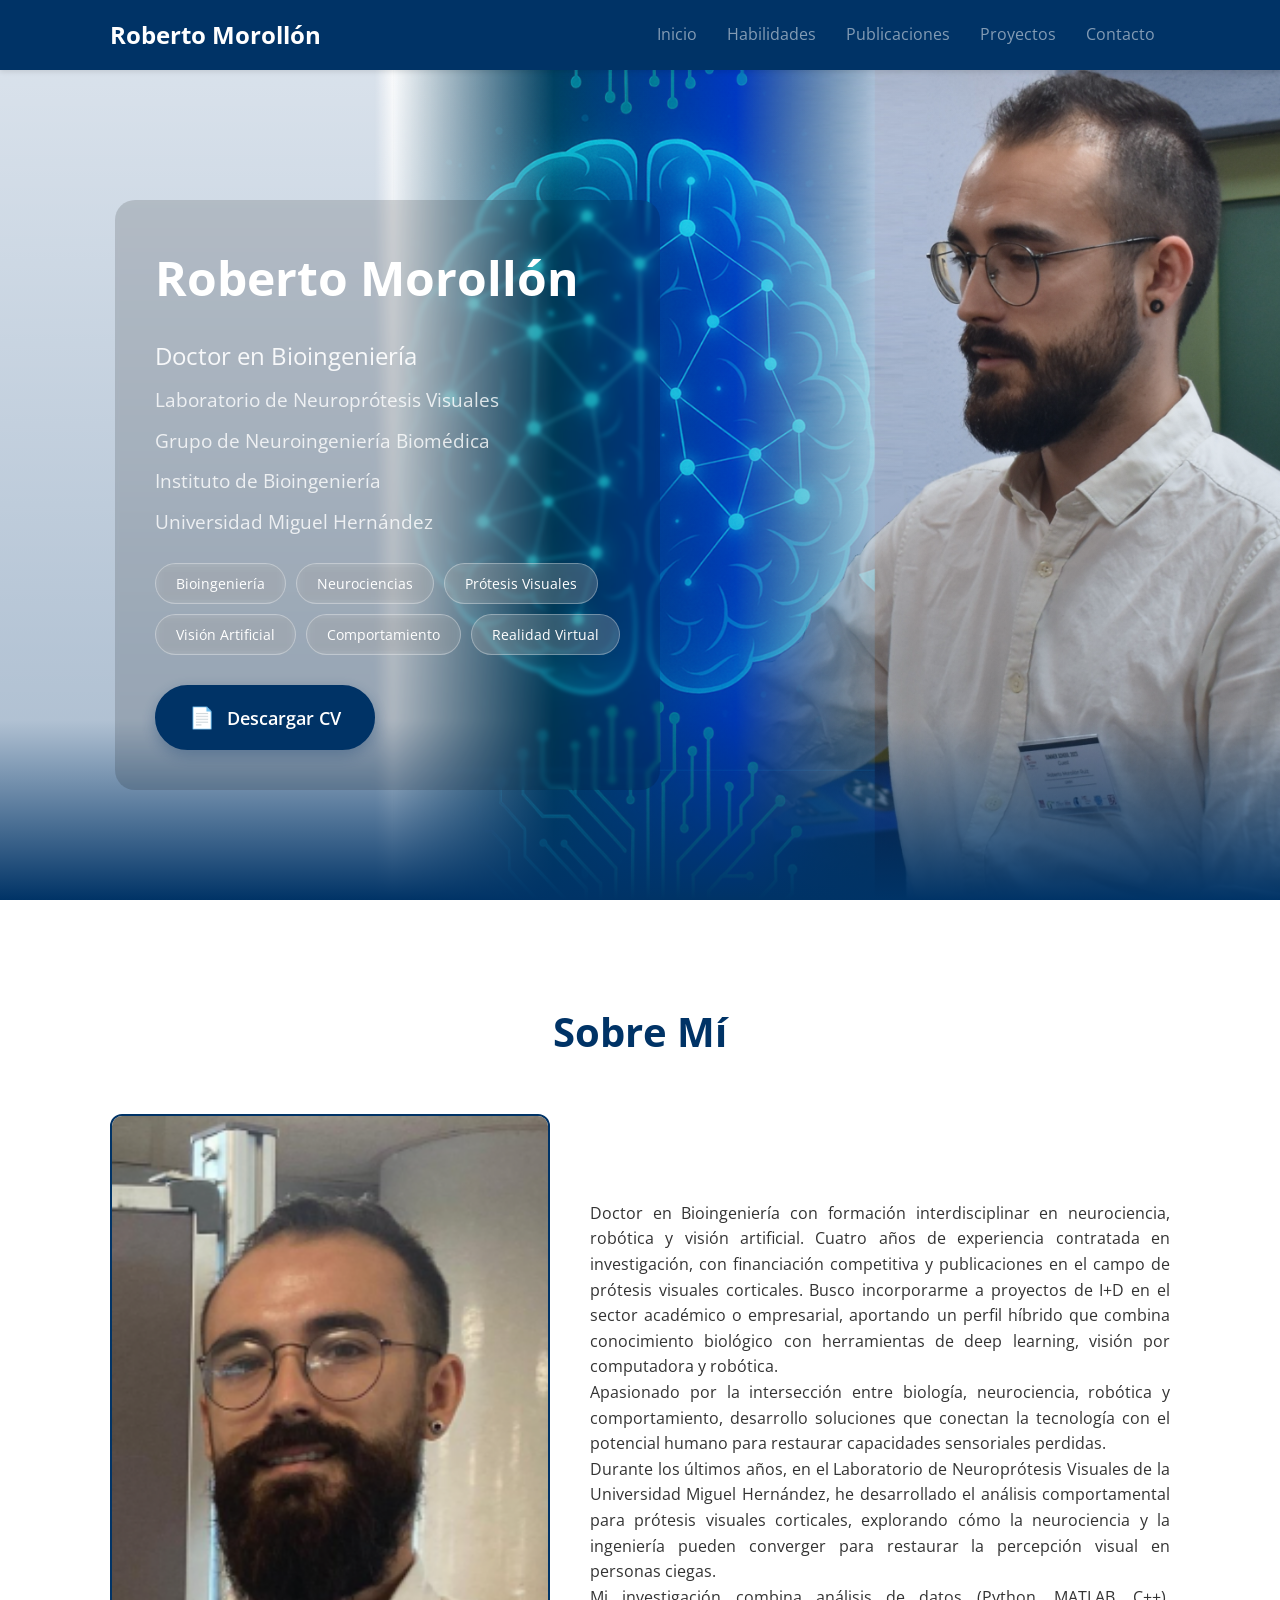
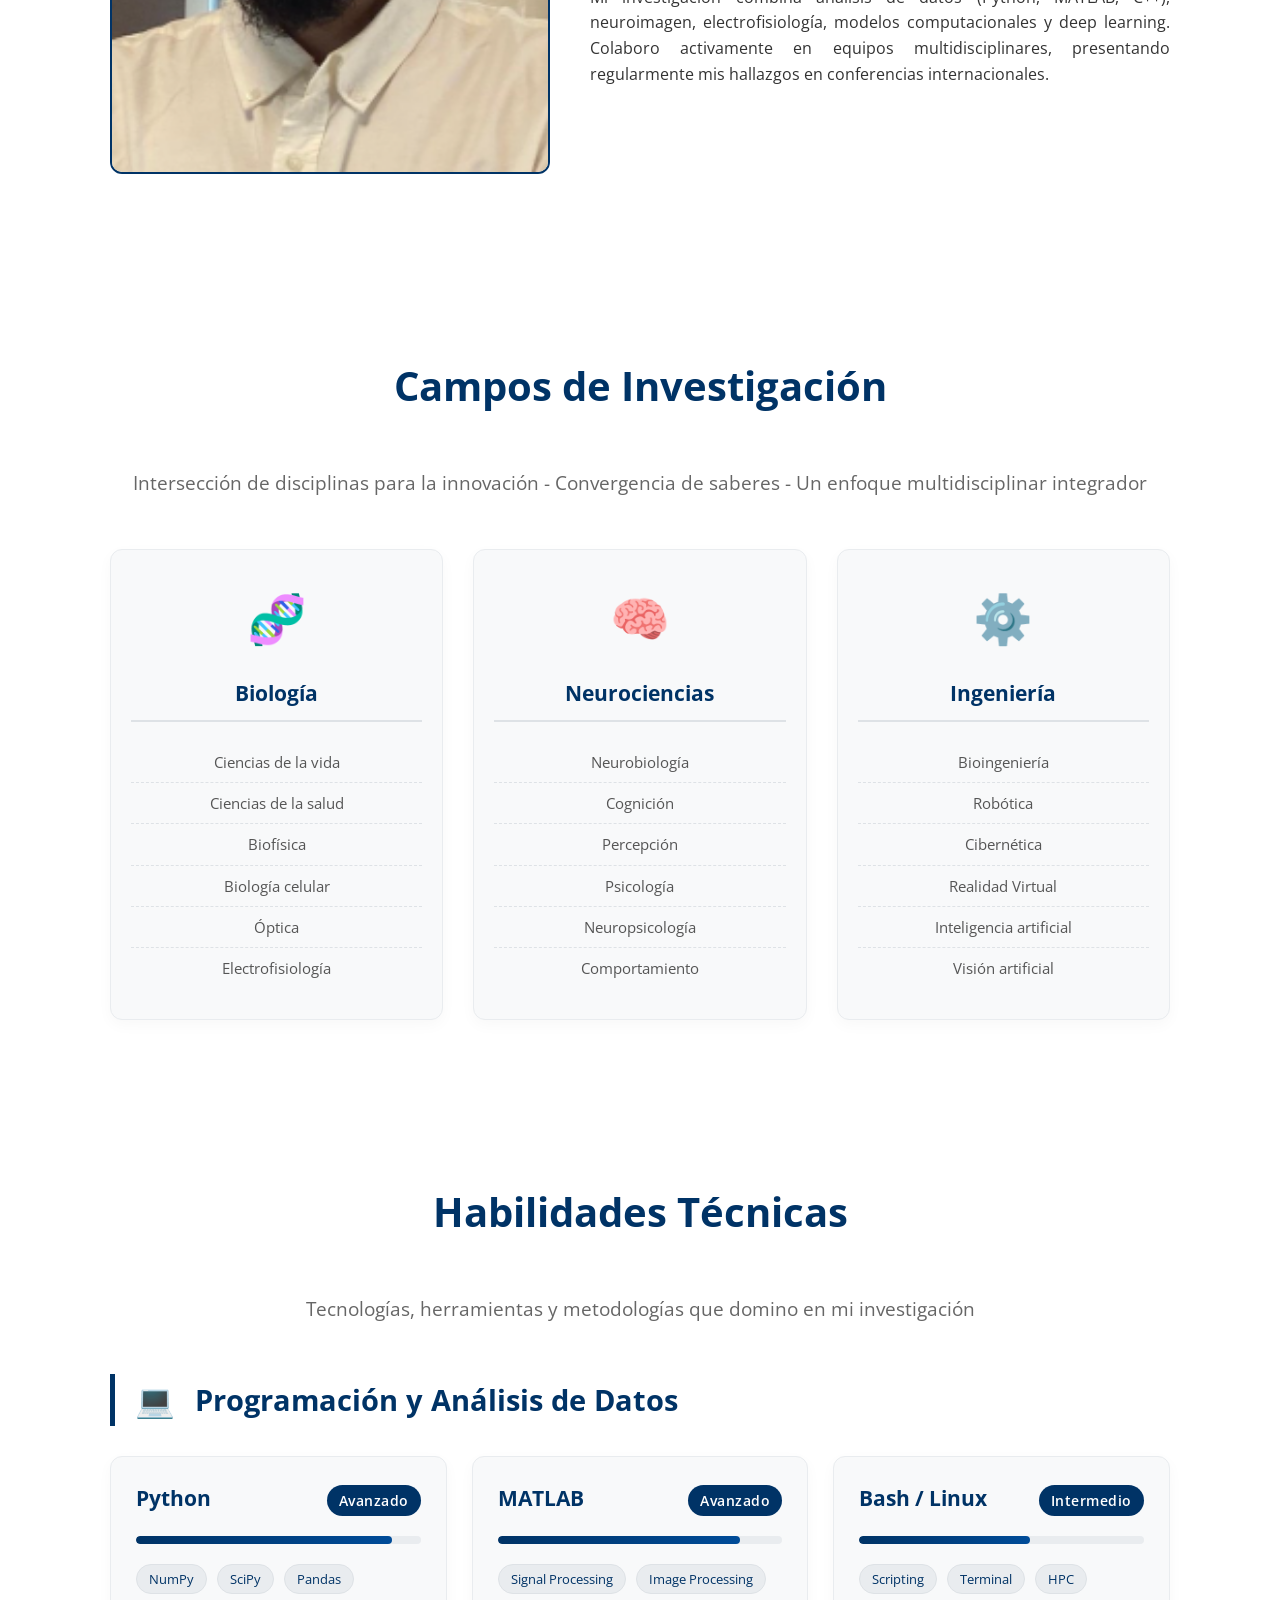
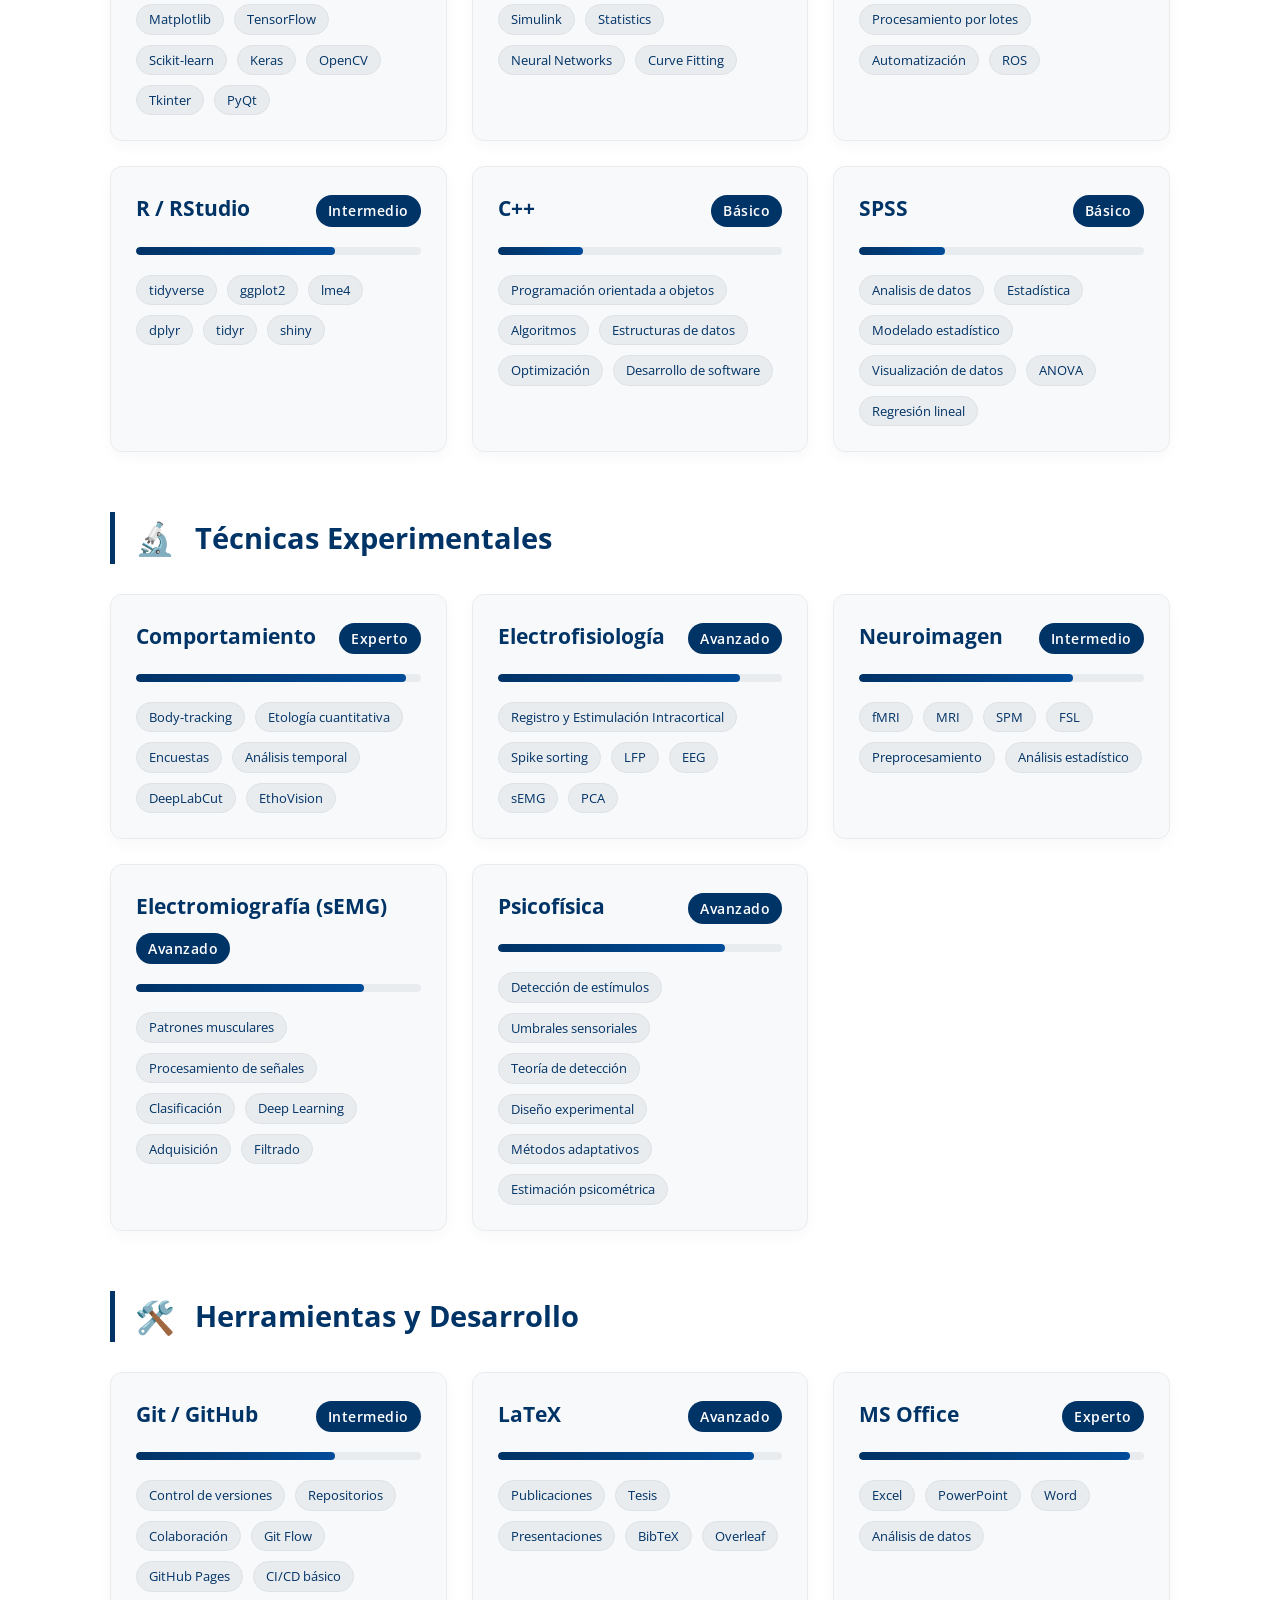
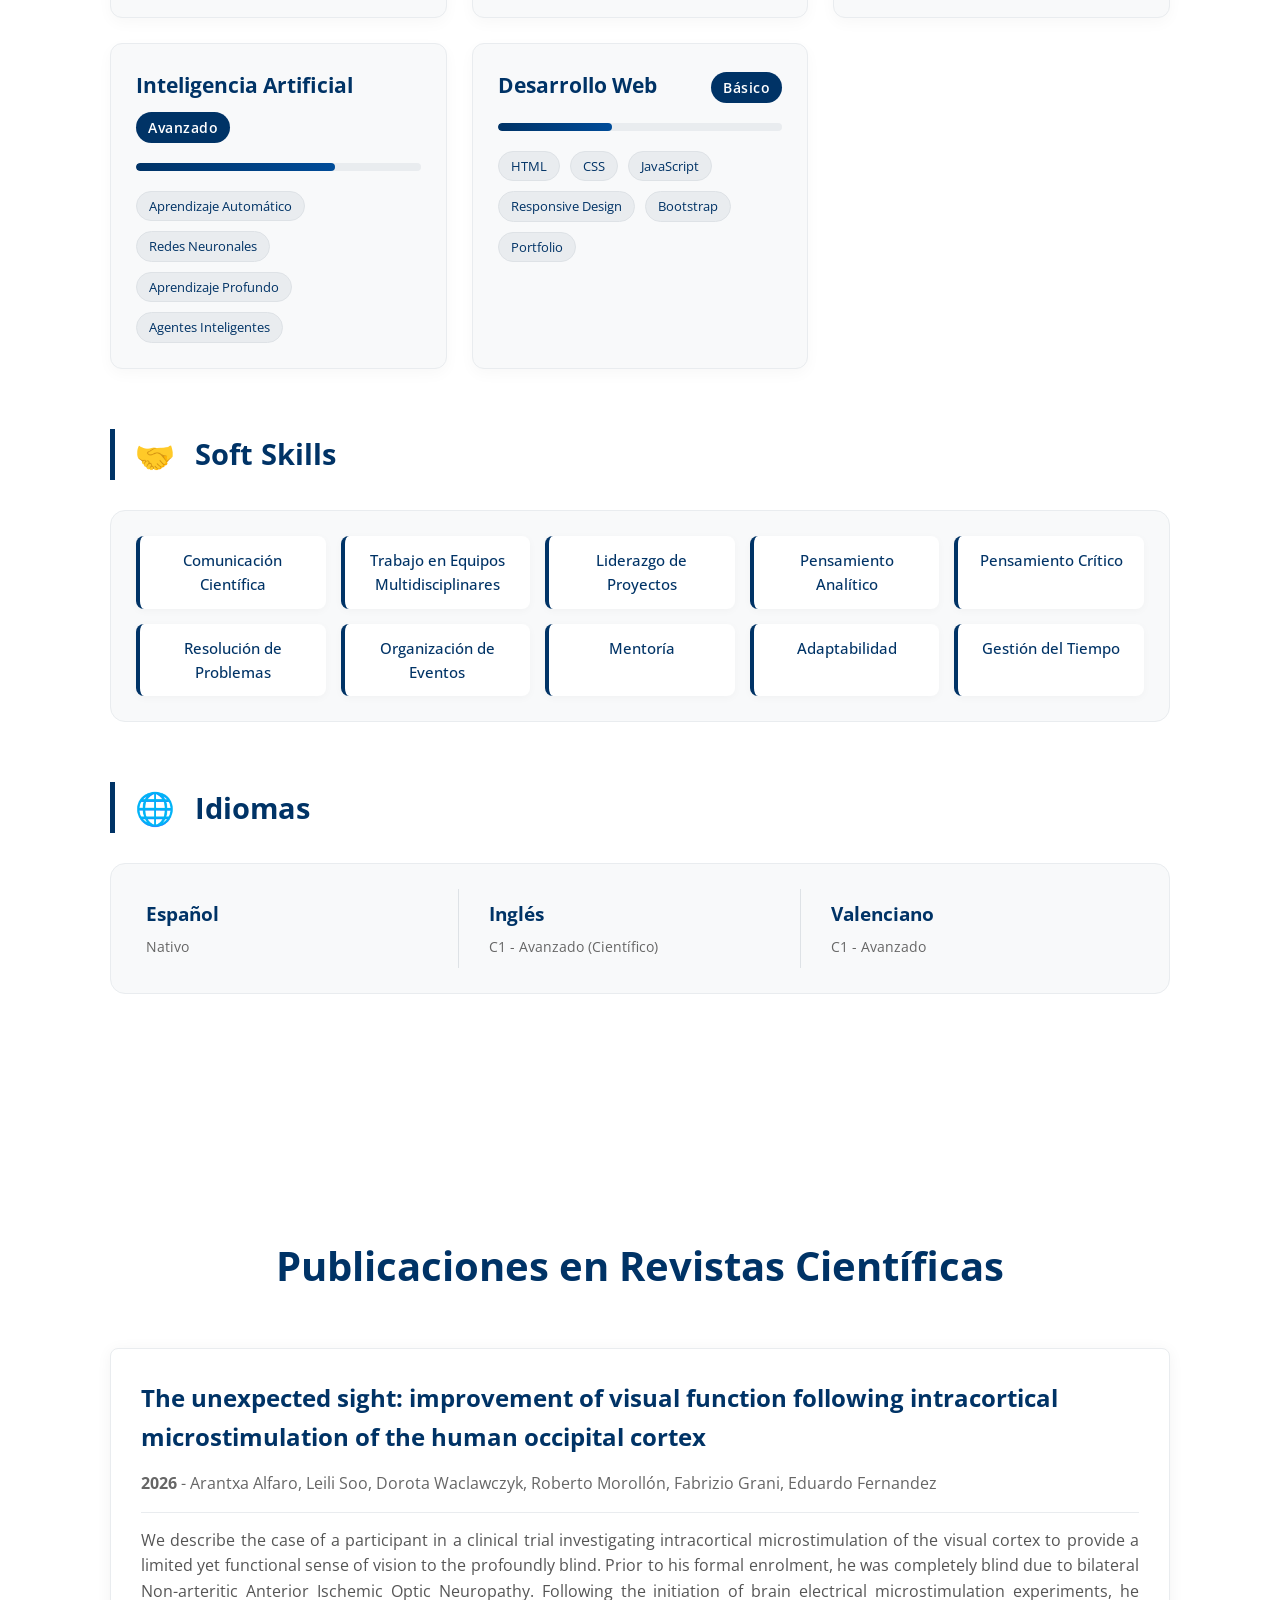
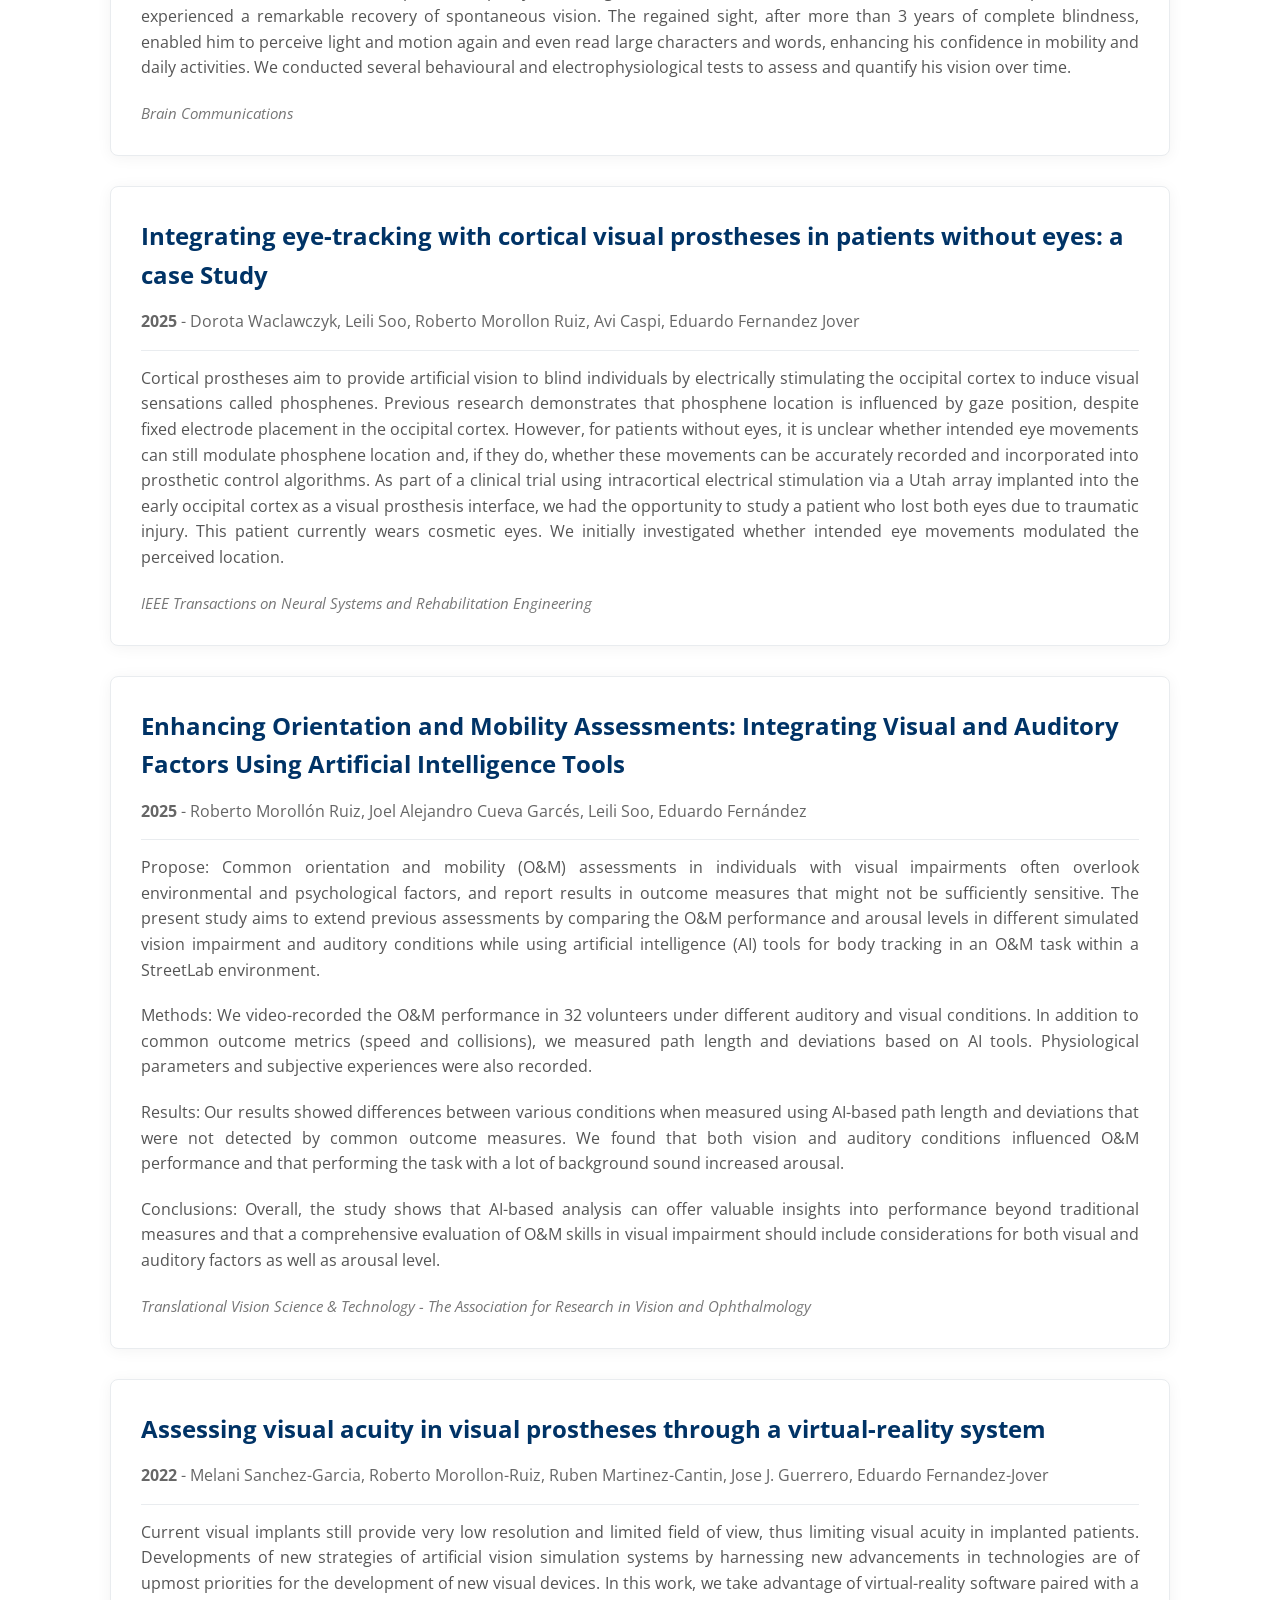
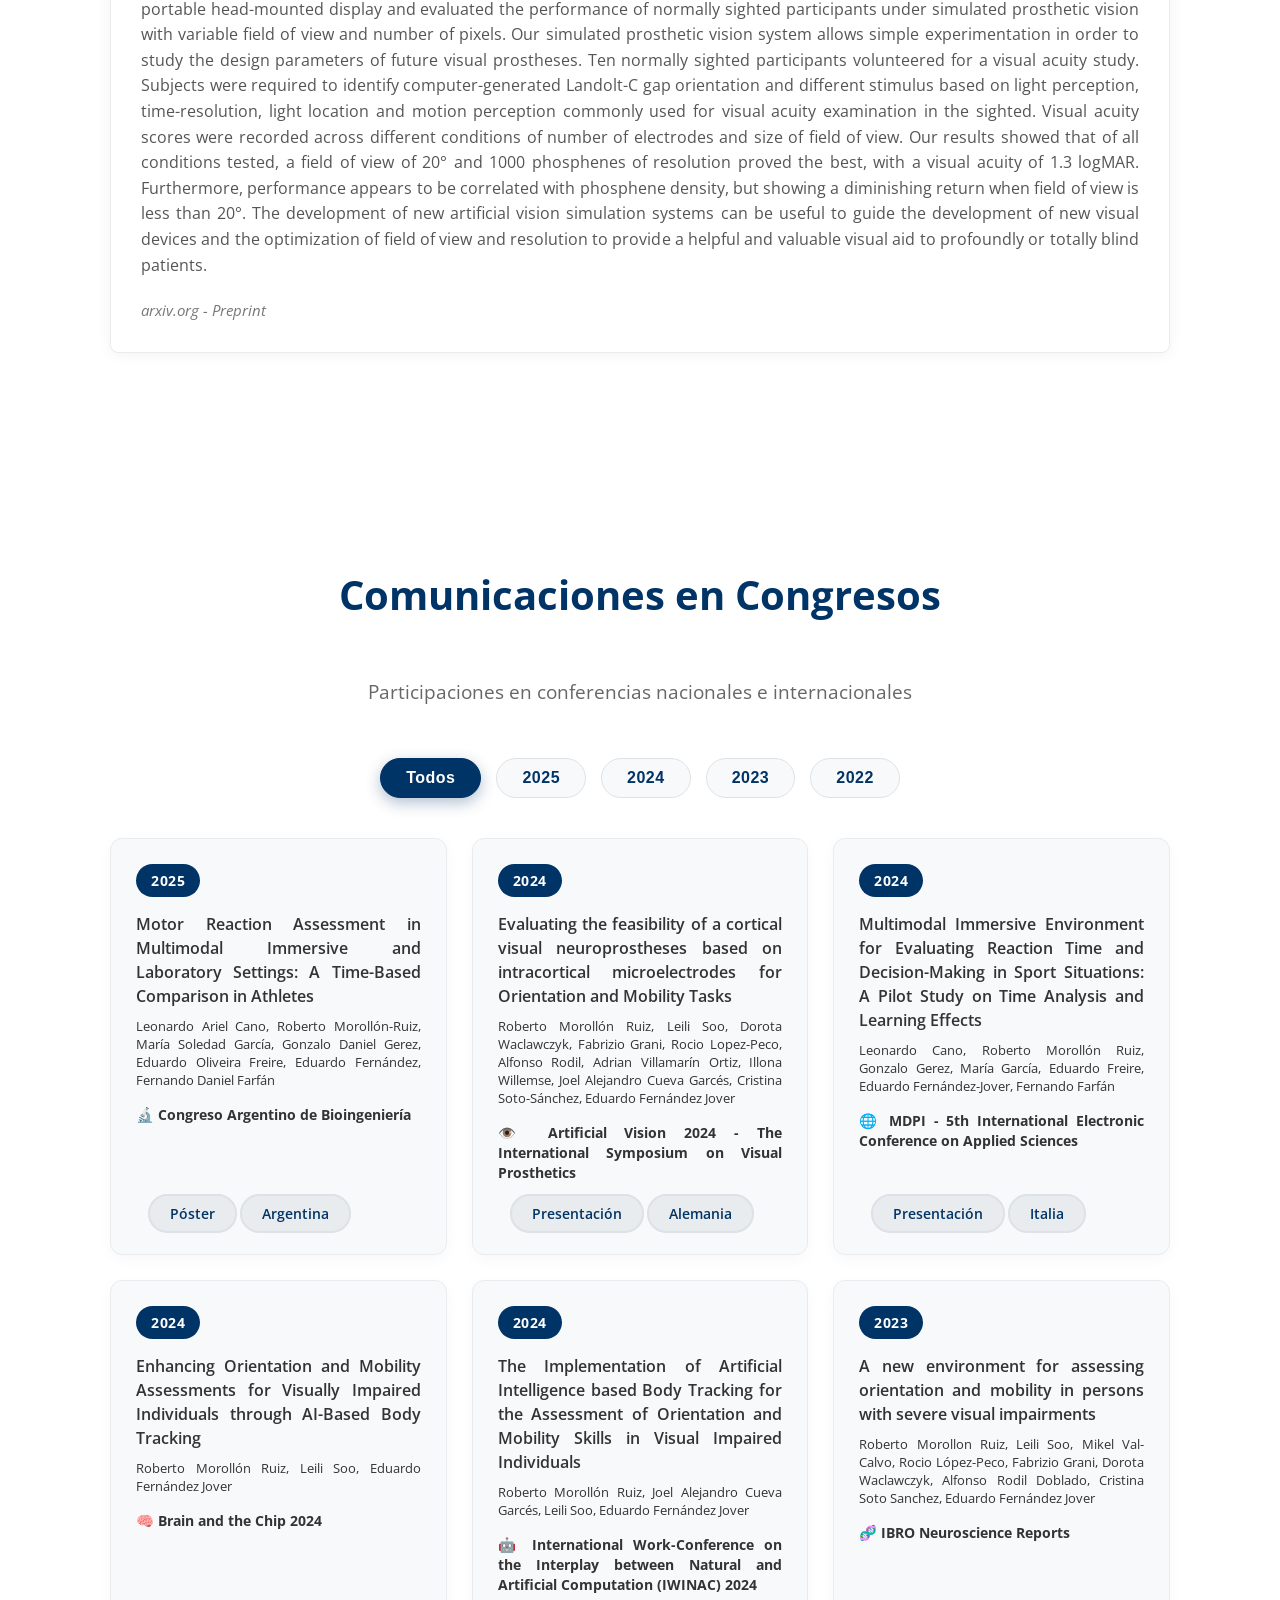
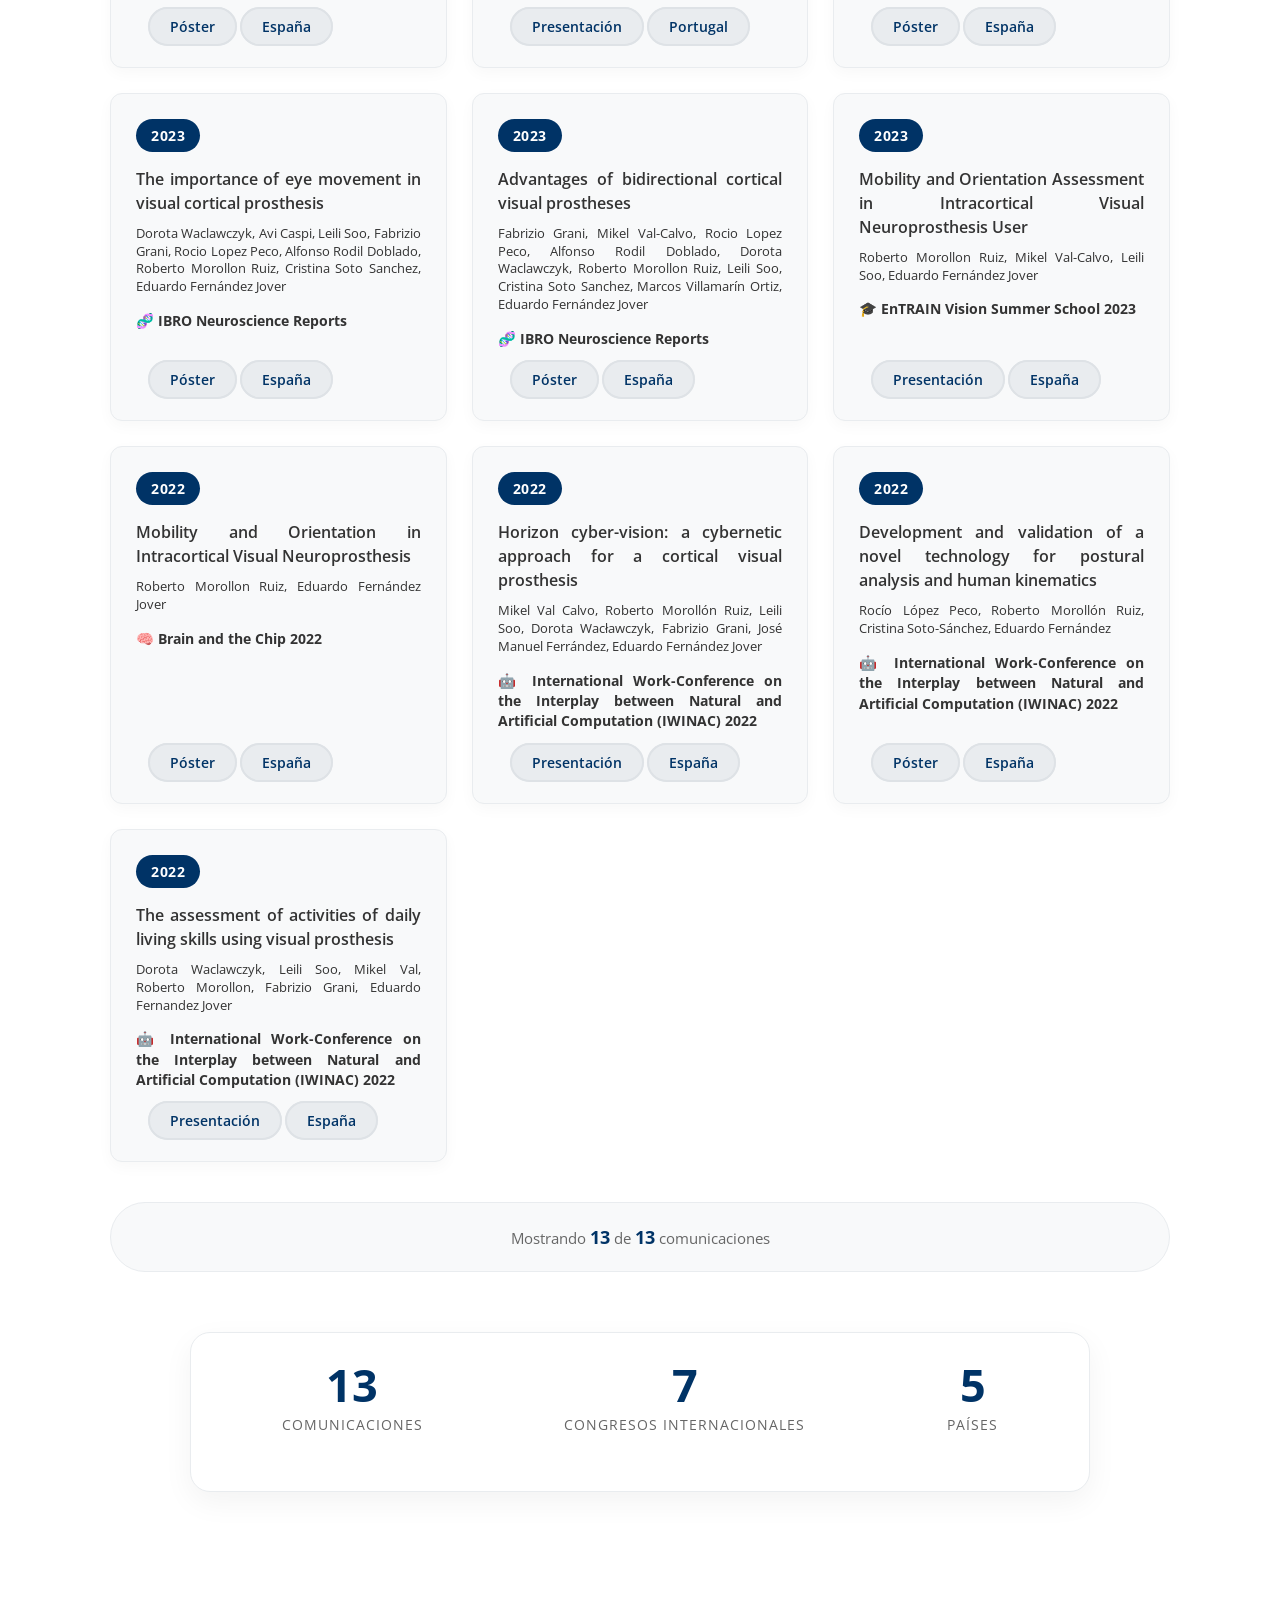
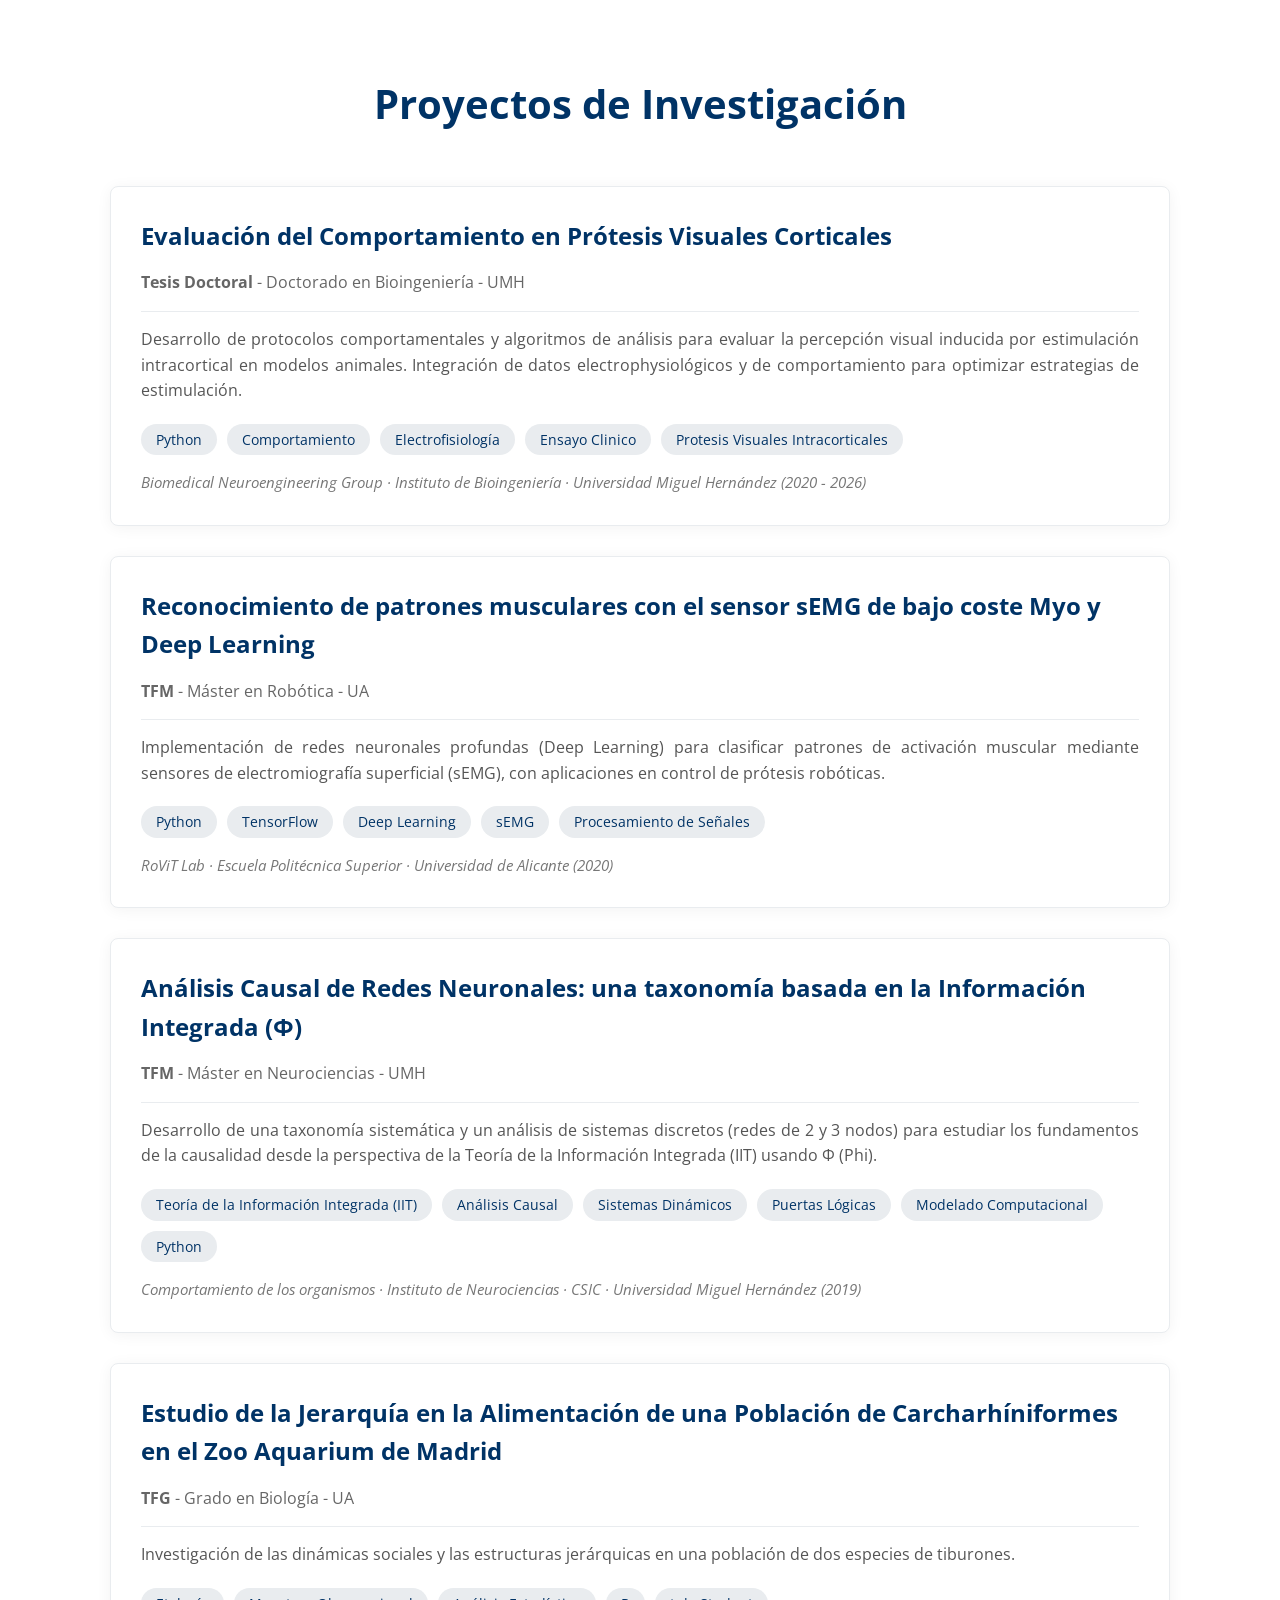
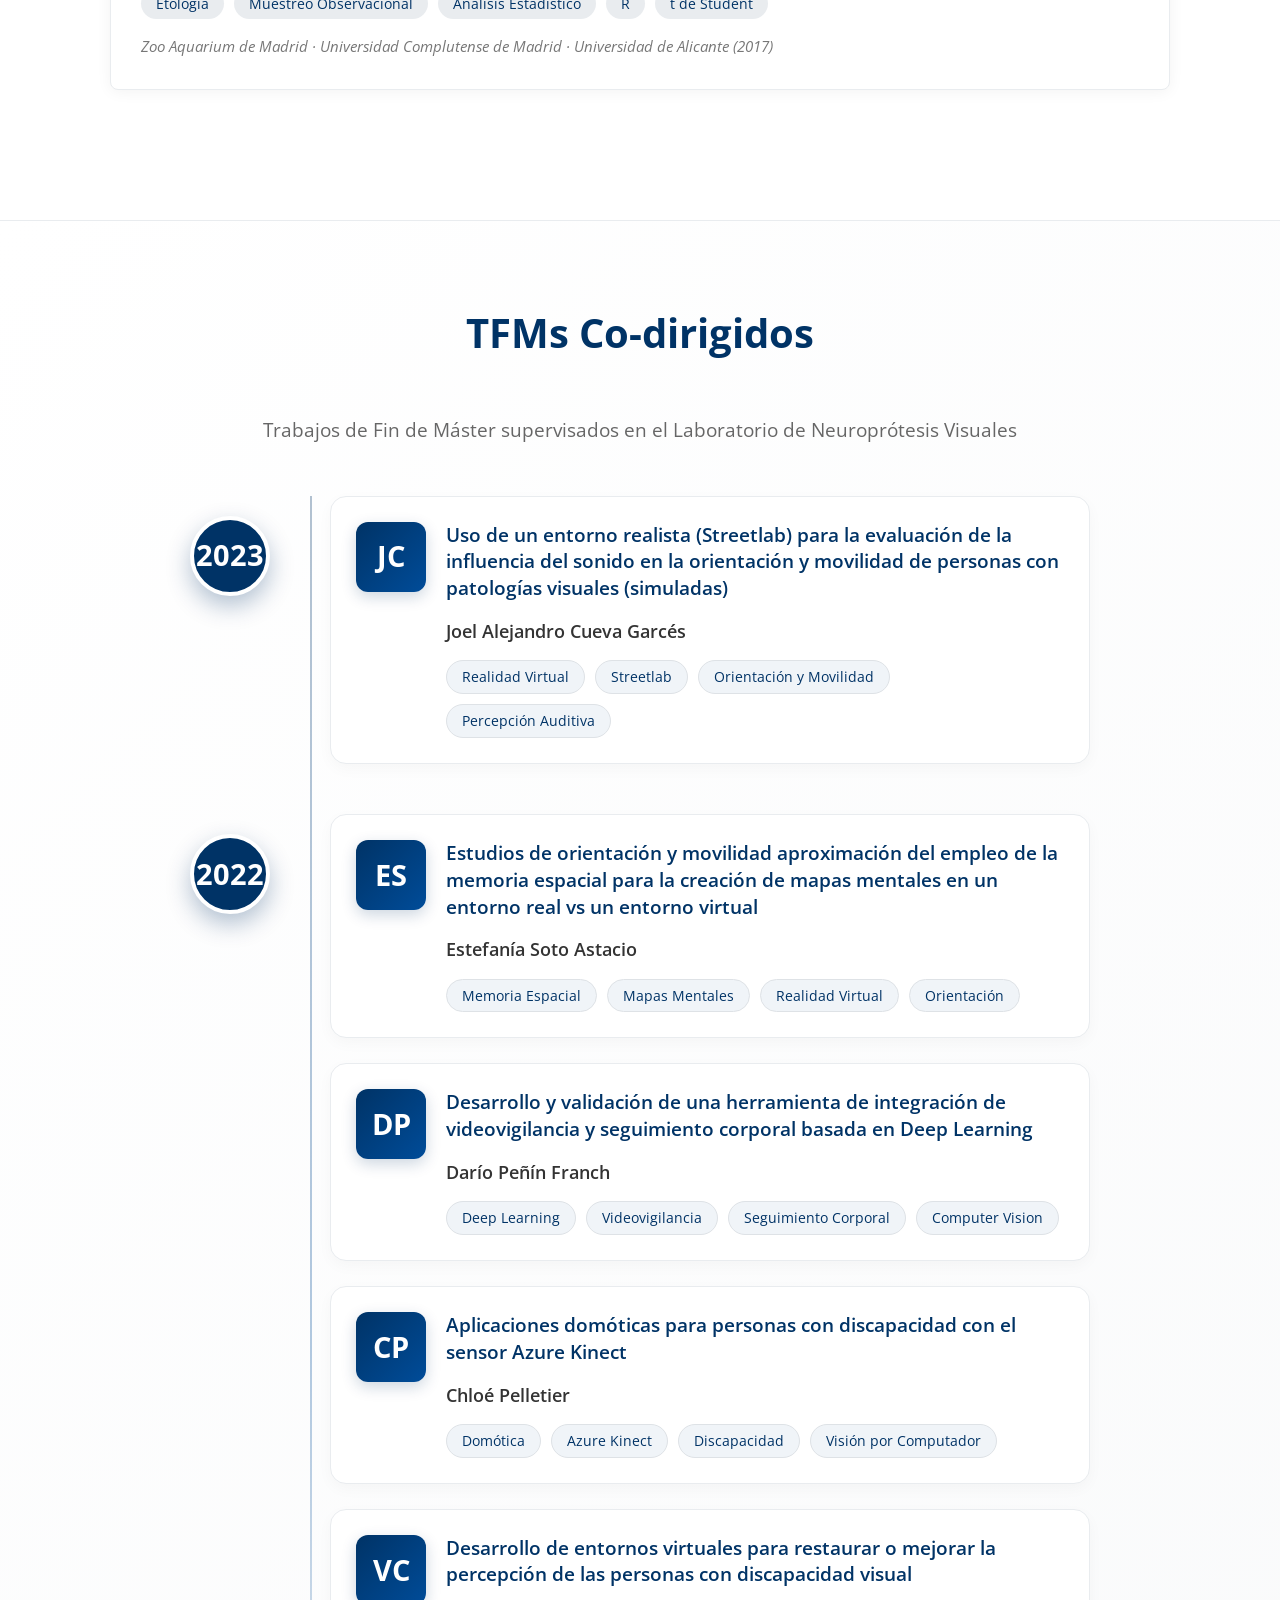
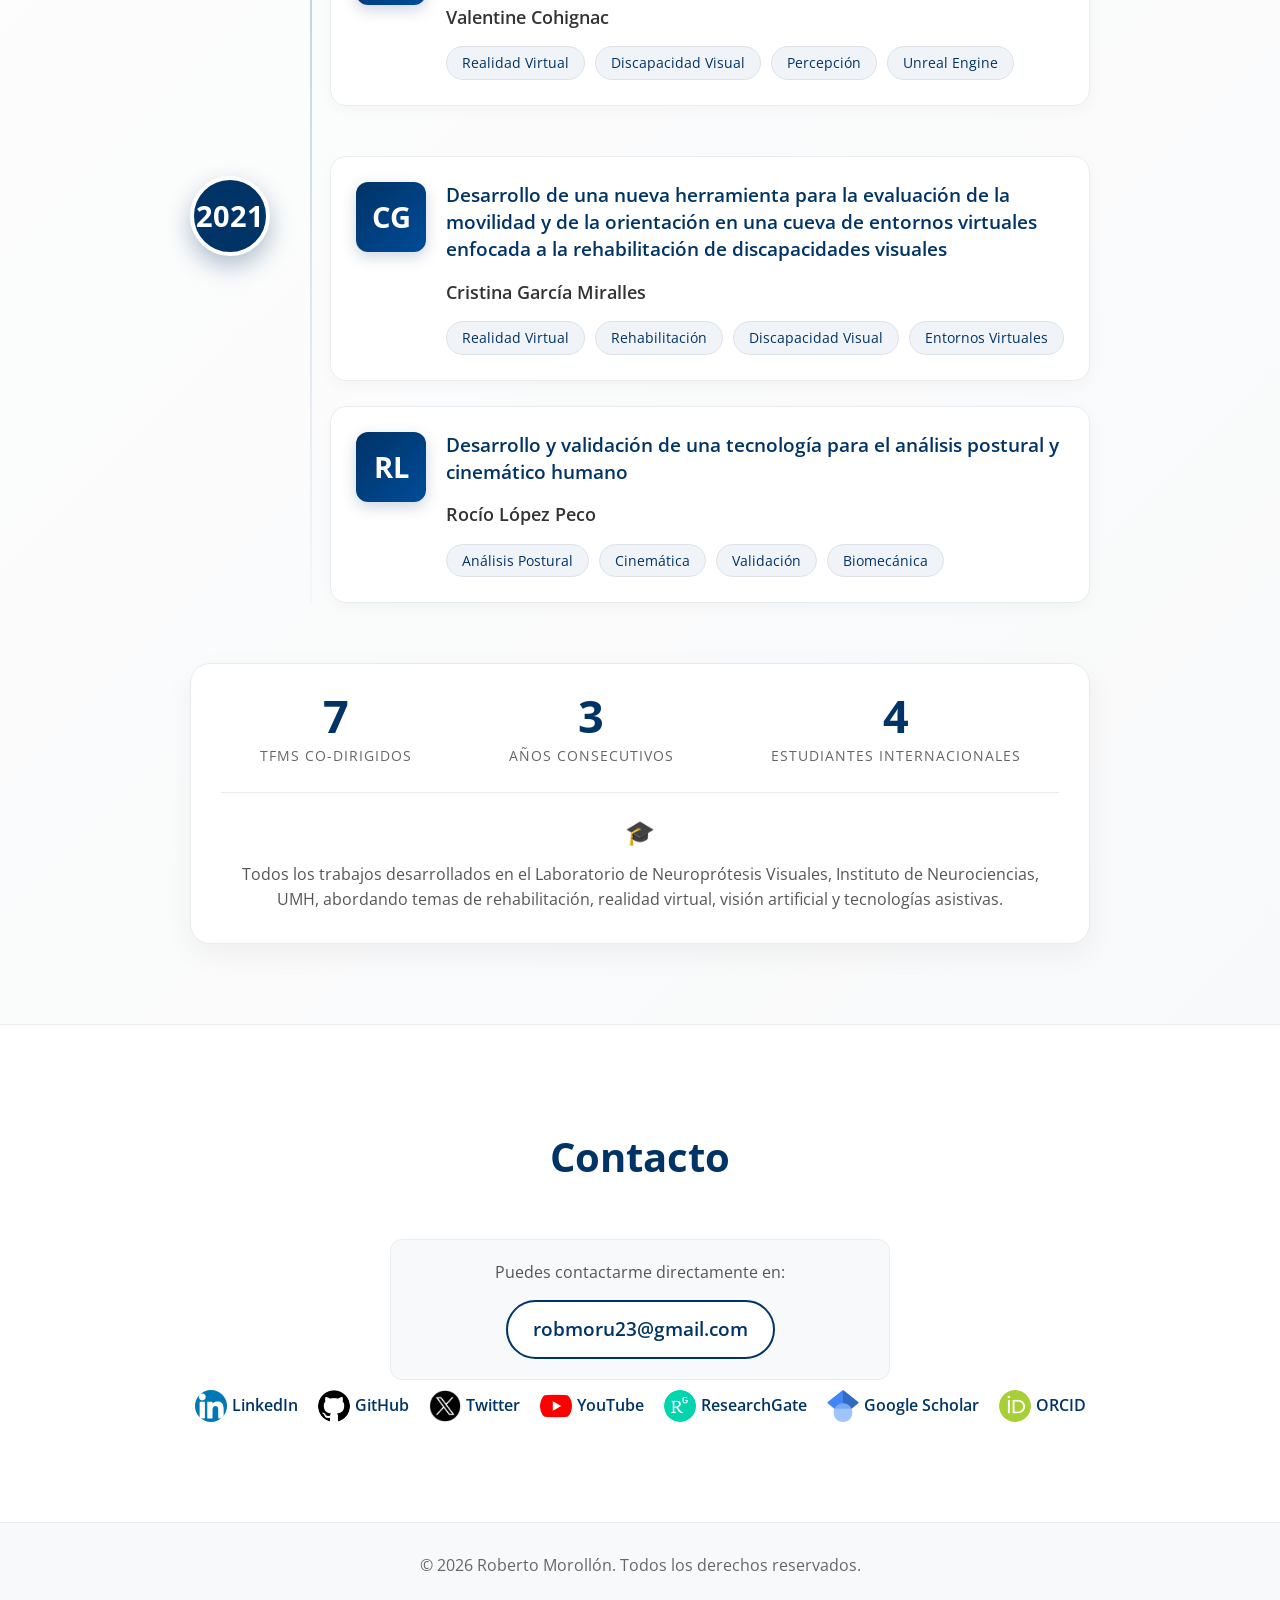
==== index.html @ 869c30d6 "preprint" ====
<!DOCTYPE html>
<html lang="es">
<head>
    <meta name="description" content="Portfolio de Roberto Morollón, Doctor en Bioingeniería especializado en prótesis visuales corticales, neurociencias y análisis de comportamiento.">
    <meta name="keywords" content="Roberto Morollón, bioingeniería, neurociencias, prótesis visuales, investigación, neuroingeniería">
    <meta name="author" content="Roberto Morollón">
    <meta property="og:title" content="Roberto Morollón | Investigador en Neurociencias y Bioingeniería">
    <meta property="og:description" content="Portfolio profesional de Roberto Morollón, Doctor en Bioingeniería.">
    <meta property="og:type" content="website">
    <meta charset="UTF-8">
    <meta name="viewport" content="width=device-width, initial-scale=1.0">
    <title>Roberto Morollón | Investigador en Neurociencias y Bioingeniería</title>
    <link rel="stylesheet" href="css/style.css">
    <!-- Fuentes profesionales: Open Sans o Lato de Google Fonts -->
    <link href="https://fonts.googleapis.com/css2?family=Open+Sans:wght@300;400;600;700&display=swap" rel="stylesheet">
    <!-- favicon -->
    <link rel="icon" type="image/png" href="assets/images/icon_face.png">
</head>
<body>
    <!-- Menú de navegación -->
    <nav class="navbar">
        <div class="container">
            <div class="nav-brand">Roberto Morollón</div>
            
            <!-- Botón hamburguesa (solo visible en móvil) -->
            <div class="menu-toggle" id="mobile-menu">
                <span class="bar"></span>
                <span class="bar"></span>
                <span class="bar"></span>
            </div>
            
            <ul class="nav-menu" id="nav-menu">
                <li><a href="#inicio">Inicio</a></li>
                <li><a href="#habilidades">Habilidades</a></li>
                <li><a href="#publicaciones">Publicaciones</a></li>
                <li><a href="#investigacion">Proyectos</a></li>
                <li><a href="#contacto">Contacto</a></li>
            </ul>
        </div>
    </nav>

    <!-- Sección Inicio -->
    <section id="inicio" class="hero">
        <div class="hero-background">
            <img src="assets/images/herophoto.png" loading="lazy" alt="Background" class="hero-bg-image">
            <div class="hero-overlay"></div>
        </div>
        <div class="container hero-content">
            <div class="hero-text">
                <h1>Roberto Morollón</h1>
                <p class="subtitle">Doctor en Bioingeniería</p>
                <p class="affiliation">Laboratorio de Neuroprótesis Visuales</p>
                <p class="affiliation">Grupo de Neuroingeniería Biomédica</p>
                <p class="affiliation">Instituto de Bioingeniería</p>
                <p class="affiliation">Universidad Miguel Hernández</p>

                <div class="keywords">
                    <span>Bioingeniería</span>
                    <span>Neurociencias</span>
                    <span>Prótesis Visuales</span>
                    <span>Visión Artificial</span>
                    <span>Comportamiento</span>
                    <span>Realidad Virtual</span>
                </div>
                
                <!-- Botón de descarga del CV -->
                <div class="cv-download">
                    <a href="assets/docs/CV_Roberto_Morollón_Bioingeniería.pdf" class="cv-button" download>
                        <span class="button-icon">📄</span>
                        Descargar CV
                    </a>
                </div>
            </div>
            <!-- Eliminamos el hero-image independiente -->
        </div>
    </section>

    <!-- Sección Sobre Mí -->
    <section id="sobre-mi" class="about">
        <div class="container">
            <h2>Sobre Mí</h2>
            <div class="about-content">
                <div class="about-image">
                    <img src="assets/images/profile-photo.png" loading="lazy" alt="Foto de perfil" class="profile-photo">
                </div>                
                <div class="about-text">
                    <p>Doctor en Bioingeniería con formación interdisciplinar en neurociencia, robótica y visión artificial. Cuatro años de experiencia contratada en investigación, con financiación competitiva y publicaciones en el campo de prótesis visuales corticales. Busco incorporarme a proyectos de I+D en el sector académico o empresarial, aportando un perfil híbrido que combina conocimiento biológico con herramientas de deep learning, visión por computadora y robótica.</p>
                    <p>Apasionado por la intersección entre biología, neurociencia, robótica y comportamiento, desarrollo soluciones que conectan la tecnología con el potencial humano para restaurar capacidades sensoriales perdidas.</p>
                    <p>Durante los últimos años, en el Laboratorio de Neuroprótesis Visuales de la Universidad Miguel Hernández, he desarrollado el análisis comportamental para prótesis visuales corticales, explorando cómo la neurociencia y la ingeniería pueden converger para restaurar la percepción visual en personas ciegas.</p>
                    <p>Mi investigación combina análisis de datos (Python, MATLAB, C++), neuroimagen, electrofisiología, modelos computacionales y deep learning. Colaboro activamente en equipos multidisciplinares, presentando regularmente mis hallazgos en conferencias internacionales.</p>
                </div>
            </div>
        </div>
    </section>

    <section id="campos-investigacion" class="research-fields-cards">
        <div class="container">
            <h2>Campos de Investigación</h2>
            <p class="section-subtitle">Intersección de disciplinas para la innovación - Convergencia de saberes - Un enfoque multidisciplinar integrador</p>
            
            <div class="cards-grid">
                <!-- Tarjeta 1: Ciencias de la Vida -->
                <div class="field-card">
                    <div class="card-icon">🧬</div>
                    <h3>Biología</h3>
                    <ul class="field-list">
                        <li>Ciencias de la vida</li>
                        <li>Ciencias de la salud</li>
                        <li>Biofísica</li>
                        <li>Biología celular</li>
                        <li>Óptica</li>
                        <li>Electrofisiología</li>
                    </ul>
                </div>
                
                <!-- Tarjeta 2: Cognición y Comportamiento -->
                <div class="field-card">
                    <div class="card-icon">🧠</div>
                    <h3>Neurociencias</h3>
                    <ul class="field-list">
                        <li>Neurobiología</li>
                        <li>Cognición</li>
                        <li>Percepción</li>
                        <li>Psicología</li>
                        <li>Neuropsicología</li>
                        <li>Comportamiento</li>
                    </ul>
                </div>        

                <!-- Tarjeta 3: Ingeniería y Tecnología -->
                <div class="field-card">
                    <div class="card-icon">⚙️</div>
                    <h3>Ingeniería</h3>
                    <ul class="field-list">
                        <li>Bioingeniería</li>
                        <li>Robótica</li>
                        <li>Cibernética</li>
                        <li>Realidad Virtual</li>
                        <li>Inteligencia artificial</li>
                        <li>Visión artificial</li>
                    </ul>
                </div>
            </div>
        </div>
    </section>

<section id="habilidades" class="skills-section">
    <div class="container">
        <h2>Habilidades Técnicas</h2>
        <p class="section-subtitle">Tecnologías, herramientas y metodologías que domino en mi investigación</p>
        
        <!-- ===== CATEGORÍA 1: PROGRAMACIÓN Y ANÁLISIS DE DATOS ===== -->
        <div class="skill-category">
            <h3 class="category-title">
                <span class="category-icon">💻</span> Programación y Análisis de Datos
            </h3>
            <div class="skills-grid">
                <!-- Skill 1: Python -->
                <div class="skill-card">
                    <div class="skill-header">
                        <span class="skill-name">Python</span>
                        <span class="skill-level">Avanzado</span>
                    </div>
                    <div class="progress-bar">
                        <div class="progress-fill" style="width: 90%"></div>
                    </div>
                    <div class="skill-tags">
                        <span>NumPy</span>
                        <span>SciPy</span>
                        <span>Pandas</span>
                        <span>Matplotlib</span>
                        <span>TensorFlow</span>
                        <span>Scikit-learn</span>
                        <span>Keras</span>
                        <span>OpenCV</span>
                        <span>Tkinter</span>
                        <span>PyQt</span>
                    </div>
                </div>
                
                <!-- Skill 2: MATLAB -->
                <div class="skill-card">
                    <div class="skill-header">
                        <span class="skill-name">MATLAB</span>
                        <span class="skill-level">Avanzado</span>
                    </div>
                    <div class="progress-bar">
                        <div class="progress-fill" style="width: 85%"></div>
                    </div>
                    <div class="skill-tags">
                        <span>Signal Processing</span>
                        <span>Image Processing</span>
                        <span>Simulink</span>
                        <span>Statistics</span>
                        <span>Neural Networks</span>
                        <span>Curve Fitting</span>
                    </div>
                </div>
                
                <!-- Skill 3: Bash / Linux -->
                <div class="skill-card">
                    <div class="skill-header">
                        <span class="skill-name">Bash / Linux</span>
                        <span class="skill-level">Intermedio</span>
                    </div>
                    <div class="progress-bar">
                        <div class="progress-fill" style="width: 60%"></div>
                    </div>
                    <div class="skill-tags">
                        <span>Scripting</span>
                        <span>Terminal</span>
                        <span>HPC</span>
                        <span>Procesamiento por lotes</span>
                        <span>Automatización</span>
                        <span>ROS</span>

                    </div>
                </div>

                <!-- Skill 4: R / RStudio -->
                <div class="skill-card">
                    <div class="skill-header">
                        <span class="skill-name">R / RStudio</span>
                        <span class="skill-level">Intermedio</span>
                    </div>
                    <div class="progress-bar">
                        <div class="progress-fill" style="width: 70%"></div>
                    </div>
                    <div class="skill-tags">
                        <span>tidyverse</span>
                        <span>ggplot2</span>
                        <span>lme4</span>
                        <span>dplyr</span>
                        <span>tidyr</span>
                        <span>shiny</span>
                    </div>
                </div>
                
                <!-- Skill 5: C++ -->
                <div class="skill-card">
                    <div class="skill-header">
                        <span class="skill-name">C++</span>
                        <span class="skill-level">Básico</span>
                    </div>
                    <div class="progress-bar">
                        <div class="progress-fill" style="width: 30%"></div>
                    </div>
                    <div class="skill-tags">
                        <span>Programación orientada a objetos</span>
                        <span>Algoritmos</span>
                        <span>Estructuras de datos</span>
                        <span>Optimización</span>
                        <span>Desarrollo de software</span>
                    </div>
                </div>

                <!-- Skill 6: SPSS -->
                <div class="skill-card">
                    <div class="skill-header">
                        <span class="skill-name">SPSS</span>
                        <span class="skill-level">Básico</span>
                    </div>
                    <div class="progress-bar">
                        <div class="progress-fill" style="width: 30%"></div>
                    </div>
                    <div class="skill-tags">
                        <span>Analisis de datos</span>
                        <span>Estadística</span>
                        <span>Modelado estadístico</span>
                        <span>Visualización de datos</span>
                        <span>ANOVA</span>
                        <span>Regresión lineal</span>
                    </div>
                </div>

            </div>
        </div>
        
        <!-- ===== CATEGORÍA 2: TÉCNICAS EXPERIMENTALES ===== -->
        <div class="skill-category">
            <h3 class="category-title">
                <span class="category-icon">🔬</span> Técnicas Experimentales
            </h3>
            <div class="skills-grid">
                
                <!-- Skill 1: Análisis de Comportamiento -->
                <div class="skill-card">
                    <div class="skill-header">
                        <span class="skill-name">Comportamiento</span>
                        <span class="skill-level">Experto</span>
                    </div>
                    <div class="progress-bar">
                        <div class="progress-fill" style="width: 95%"></div>
                    </div>
                    <div class="skill-tags">
                        <span>Body-tracking</span>
                        <span>Etología cuantitativa</span>
                        <span>Encuestas</span>
                        <span>Análisis temporal</span>
                        <span>DeepLabCut</span>
                        <span>EthoVision</span>
                    </div>
                </div>
                
                <!-- Skill 1: Electrofisiología -->
                <div class="skill-card">
                    <div class="skill-header">
                        <span class="skill-name">Electrofisiología</span>
                        <span class="skill-level">Avanzado</span>
                    </div>
                    <div class="progress-bar">
                        <div class="progress-fill" style="width: 85%"></div>
                    </div>
                    <div class="skill-tags">
                        <span>Registro y Estimulación Intracortical</span>
                        <span>Spike sorting</span>
                        <span>LFP</span>
                        <span>EEG</span>
                        <span>sEMG</span>
                        <span>PCA</span>  
                    </div>
                </div>
                
                <!-- Skill 2: Neuroimagen -->
                <div class="skill-card">
                    <div class="skill-header">
                        <span class="skill-name">Neuroimagen</span>
                        <span class="skill-level">Intermedio</span>
                    </div>
                    <div class="progress-bar">
                        <div class="progress-fill" style="width: 75%"></div>
                    </div>
                    <div class="skill-tags">
                        <span>fMRI</span>
                        <span>MRI</span>
                        <span>SPM</span>
                        <span>FSL</span>
                        <span>Preprocesamiento</span>
                        <span>Análisis estadístico</span>
                    </div>
                </div>
                                
                <!-- Skill 4: sEMG -->
                <div class="skill-card">
                    <div class="skill-header">
                        <span class="skill-name">Electromiografía (sEMG)</span>
                        <span class="skill-level">Avanzado</span>
                    </div>
                    <div class="progress-bar">
                        <div class="progress-fill" style="width: 80%"></div>
                    </div>
                    <div class="skill-tags">
                        <span>Patrones musculares</span>
                        <span>Procesamiento de señales</span>
                        <span>Clasificación</span>
                        <span>Deep Learning</span>
                        <span>Adquisición</span>
                        <span>Filtrado</span>
                    </div>
                </div>
                
                <!-- Skill 6: Psicofísica (nuevo) -->
                <div class="skill-card">
                    <div class="skill-header">
                        <span class="skill-name">Psicofísica</span>
                        <span class="skill-level">Avanzado</span>
                    </div>
                    <div class="progress-bar">
                        <div class="progress-fill" style="width: 80%"></div>
                    </div>
                    <div class="skill-tags">
                        <span>Detección de estímulos</span>
                        <span>Umbrales sensoriales</span>
                        <span>Teoría de detección</span>
                        <span>Diseño experimental</span>
                        <span>Métodos adaptativos</span>
                        <span>Estimación psicométrica</span>
                    </div>
                </div>
            </div>
        </div>
        
        <!-- ===== CATEGORÍA 3: HERRAMIENTAS Y DESARROLLO ===== -->
        <div class="skill-category">
            <h3 class="category-title">
                <span class="category-icon">🛠️</span> Herramientas y Desarrollo
            </h3>
            <div class="skills-grid">
                <!-- Skill 1: Git / GitHub -->
                <div class="skill-card">
                    <div class="skill-header">
                        <span class="skill-name">Git / GitHub</span>
                        <span class="skill-level">Intermedio</span>
                    </div>
                    <div class="progress-bar">
                        <div class="progress-fill" style="width: 70%"></div>
                    </div>
                    <div class="skill-tags">
                        <span>Control de versiones</span>
                        <span>Repositorios</span>
                        <span>Colaboración</span>
                        <span>Git Flow</span>
                        <span>GitHub Pages</span>
                        <span>CI/CD básico</span>
                    </div>
                </div>
                
                <!-- Skill 2: LaTeX -->
                <div class="skill-card">
                    <div class="skill-header">
                        <span class="skill-name">LaTeX</span>
                        <span class="skill-level">Avanzado</span>
                    </div>
                    <div class="progress-bar">
                        <div class="progress-fill" style="width: 90%"></div>
                    </div>
                    <div class="skill-tags">
                        <span>Publicaciones</span>
                        <span>Tesis</span>
                        <span>Presentaciones</span>
                        <span>BibTeX</span>
                        <span>Overleaf</span>
                    </div>
                </div>
                
                <!-- Skill 3: MS Office -->
                <div class="skill-card">
                    <div class="skill-header">
                        <span class="skill-name">MS Office</span>
                        <span class="skill-level">Experto</span>
                    </div>
                    <div class="progress-bar">
                        <div class="progress-fill" style="width: 95%"></div>
                    </div>
                    <div class="skill-tags">
                        <span>Excel</span>
                        <span>PowerPoint</span>
                        <span>Word</span>
                        <span>Análisis de datos</span>
                    </div>
                </div>
                
                <!-- Skill 5: Inteligencia Artificial (nuevo) -->
                <div class="skill-card">
                    <div class="skill-header">
                        <span class="skill-name">Inteligencia Artificial</span>
                        <span class="skill-level">Avanzado</span>
                    </div>
                    <div class="progress-bar">
                        <div class="progress-fill" style="width: 70%"></div>
                    </div>
                    <div class="skill-tags">
                        <span>Aprendizaje Automático</span>
                        <span>Redes Neuronales</span>
                        <span>Aprendizaje Profundo</span>
                        <span>Agentes Inteligentes</span>
                    </div>
                </div>

                <!-- Skill 4: Desarrollo Web -->
                <div class="skill-card">
                    <div class="skill-header">
                        <span class="skill-name">Desarrollo Web</span>
                        <span class="skill-level">Básico</span>
                    </div>
                    <div class="progress-bar">
                        <div class="progress-fill" style="width: 40%"></div>
                    </div>
                    <div class="skill-tags">
                        <span>HTML</span>
                        <span>CSS</span>
                        <span>JavaScript</span>
                        <span>Responsive Design</span>
                        <span>Bootstrap</span>
                        <span>Portfolio</span>
                    </div>
                </div>
            </div>
        </div>
        
        <!-- Soft Skills (opcional, pero recomendable) -->
        <div class="skill-category">
            <h3 class="category-title">
                <span class="category-icon">🤝</span> Soft Skills
            </h3>
            <div class="soft-skills-grid">
                <div class="soft-skill-item">Comunicación Científica</div>
                <div class="soft-skill-item">Trabajo en Equipos Multidisciplinares</div>
                <div class="soft-skill-item">Liderazgo de Proyectos</div>
                <div class="soft-skill-item">Pensamiento Analítico</div>
                <div class="soft-skill-item">Pensamiento Crítico</div>
                <div class="soft-skill-item">Resolución de Problemas</div>
                <div class="soft-skill-item">Organización de Eventos</div>
                <div class="soft-skill-item">Mentoría</div>
                <div class="soft-skill-item">Adaptabilidad</div>
                <div class="soft-skill-item">Gestión del Tiempo</div>
            </div>
        </div>

        <!-- Idiomas (opcional) -->
        <div class="skill-category">
            <h3 class="category-title">
                <span class="category-icon">🌐</span> Idiomas
            </h3>
            <div class="languages-grid">
                <div class="language-item">
                    <span class="language-name">Español</span>
                    <span class="language-level">Nativo</span>
                </div>
                <div class="language-item">
                    <span class="language-name">Inglés</span>
                    <span class="language-level">C1 - Avanzado (Científico)</span>
                </div>
                <div class="language-item">
                    <span class="language-name">Valenciano</span>
                    <span class="language-level">C1 - Avanzado</span>
                </div>
            </div>
        </div>
    </div>
</section>

  <!-- Sección Publicaciones -->
    <section id="publicaciones" class="research">
        <div class="container">
            <h2>Publicaciones en Revistas Científicas</h2>
            
            <a href="https://academic.oup.com/braincomms/article/8/1/fcaf504/8455384" class="publication-link" target="_blank" rel="noopener">
                <div class="project-card">
                    <h3>The unexpected sight: improvement of visual function following intracortical microstimulation of the human occipital cortex</h3>
                    <p class="project-role"><strong>2026</strong> - Arantxa Alfaro, Leili Soo, Dorota Waclawczyk, Roberto Morollón, Fabrizio Grani, Eduardo Fernandez</p>
                    <p class="project-desc">We describe the case of a participant in a clinical trial investigating intracortical microstimulation of the visual cortex to provide a limited yet functional sense of vision to the profoundly blind. Prior to his formal enrolment, he was completely blind due to bilateral Non-arteritic Anterior Ischemic Optic Neuropathy. Following the initiation of brain electrical microstimulation experiments, he experienced a remarkable recovery of spontaneous vision. The regained sight, after more than 3 years of complete blindness, enabled him to perceive light and motion again and even read large characters and words, enhancing his confidence in mobility and daily activities. We conducted several behavioural and electrophysiological tests to assess and quantify his vision over time.</p>
                    <p class="project-institution">Brain Communications</p>
                </div>
            </a>
            
            <a href="https://ieeexplore.ieee.org/document/11184282" class="publication-link" target="_blank" rel="noopener">
                <div class="project-card">
                    <h3>Integrating eye-tracking with cortical visual prostheses in patients without eyes: a case Study</h3>
                    <p class="project-role"><strong>2025</strong> - Dorota Waclawczyk, Leili Soo, Roberto Morollon Ruiz, Avi Caspi, Eduardo Fernandez Jover</p>
                    <p class="project-desc">Cortical prostheses aim to provide artificial vision to blind individuals by electrically stimulating the occipital cortex to induce visual sensations called phosphenes. Previous research demonstrates that phosphene location is influenced by gaze position, despite fixed electrode placement in the occipital cortex. However, for patients without eyes, it is unclear whether intended eye movements can still modulate phosphene location and, if they do, whether these movements can be accurately recorded and incorporated into prosthetic control algorithms. As part of a clinical trial using intracortical electrical stimulation via a Utah array implanted into the early occipital cortex as a visual prosthesis interface, we had the opportunity to study a patient who lost both eyes due to traumatic injury. This patient currently wears cosmetic eyes. We initially investigated whether intended eye movements modulated the perceived location.</p>
                    <p class="project-institution">IEEE Transactions on Neural Systems and Rehabilitation Engineering</p>
                </div>
            </a>
            
            <a href="https://tvst.arvojournals.org/article.aspx?articleid=2810422" class="publication-link" target="_blank" rel="noopener">
                <div class="project-card">
                    <h3>Enhancing Orientation and Mobility Assessments: Integrating Visual and Auditory Factors Using Artificial Intelligence Tools</h3>
                    <p class="project-role"><strong>2025</strong> - Roberto Morollón Ruiz, Joel Alejandro Cueva Garcés, Leili Soo, Eduardo Fernández</p>
                    <p class="project-desc">Propose: Common orientation and mobility (O&M) assessments in individuals with visual impairments often overlook environmental and psychological factors, and report results in outcome measures that might not be sufficiently sensitive. The present study aims to extend previous assessments by comparing the O&M performance and arousal levels in different simulated vision impairment and auditory conditions while using artificial intelligence (AI) tools for body tracking in an O&M task within a StreetLab environment.</p>
                    <p class="project-desc">Methods: We video-recorded the O&M performance in 32 volunteers under different auditory and visual conditions. In addition to common outcome metrics (speed and collisions), we measured path length and deviations based on AI tools. Physiological parameters and subjective experiences were also recorded.</p>
                    <p class="project-desc">Results: Our results showed differences between various conditions when measured using AI-based path length and deviations that were not detected by common outcome measures. We found that both vision and auditory conditions influenced O&M performance and that performing the task with a lot of background sound increased arousal.</p>
                    <p class="project-desc">Conclusions: Overall, the study shows that AI-based analysis can offer valuable insights into performance beyond traditional measures and that a comprehensive evaluation of O&M skills in visual impairment should include considerations for both visual and auditory factors as well as arousal level.</p>

                    <p class="project-institution">Translational Vision Science & Technology - The Association for Research in Vision and Ophthalmology</p>
                </div>
            </a>

            <a href="https://arxiv.org/abs/2205.10395" class="publication-link" target="_blank" rel="noopener">
                <div class="project-card">
                    <h3>Assessing visual acuity in visual prostheses through a virtual-reality system</h3>
                    <p class="project-role"><strong>2022</strong> - Melani Sanchez-Garcia, Roberto Morollon-Ruiz, Ruben Martinez-Cantin, Jose J. Guerrero, Eduardo Fernandez-Jover</p>
                    <p class="project-desc">Current visual implants still provide very low resolution and limited field of view, thus limiting visual acuity in implanted patients. Developments of new strategies of artificial vision simulation systems by harnessing new advancements in technologies are of upmost priorities for the development of new visual devices. In this work, we take advantage of virtual-reality software paired with a portable head-mounted display and evaluated the performance of normally sighted participants under simulated prosthetic vision with variable field of view and number of pixels. Our simulated prosthetic vision system allows simple experimentation in order to study the design parameters of future visual prostheses. Ten normally sighted participants volunteered for a visual acuity study. Subjects were required to identify computer-generated Landolt-C gap orientation and different stimulus based on light perception, time-resolution, light location and motion perception commonly used for visual acuity examination in the sighted. Visual acuity scores were recorded across different conditions of number of electrodes and size of field of view. Our results showed that of all conditions tested, a field of view of 20° and 1000 phosphenes of resolution proved the best, with a visual acuity of 1.3 logMAR. Furthermore, performance appears to be correlated with phosphene density, but showing a diminishing return when field of view is less than 20°. The development of new artificial vision simulation systems can be useful to guide the development of new visual devices and the optimization of field of view and resolution to provide a helpful and valuable visual aid to profoundly or totally blind patients.</p>
                    <p class="project-institution">arxiv.org - Preprint</p>
                </div>
            </a>

                </div>
            </div>
        </div>
    </section>

    <!-- Sección Congresos -->
    <section id="congresos" class="conferences-section">
        <div class="container">
            <h2>Comunicaciones en Congresos</h2>
            <p class="section-subtitle">Participaciones en conferencias nacionales e internacionales</p>
            
            <!-- Filtros por año -->
            <div class="conference-filters">
                <button class="filter-btn active" data-filter="all">Todos</button>
                <button class="filter-btn" data-filter="2025">2025</button>
                <button class="filter-btn" data-filter="2024">2024</button>
                <button class="filter-btn" data-filter="2023">2023</button>
                <button class="filter-btn" data-filter="2022">2022</button>
            </div>
            
            <!-- Grid de congresos (3 columnas) -->
            <div class="conference-grid">
                
                <!-- 2025 -->
                <a href="https://link.springer.com/chapter/10.1007/978-3-032-06401-1_144" target="_blank" rel="noopener" class="conference-card-link">
                    <div class="conference-card" data-year="2025">
                        <div class="card-year">2025</div>
                        <h3 class="card-title">Motor Reaction Assessment in Multimodal Immersive and Laboratory Settings: A Time-Based Comparison in Athletes</h3>
                        <p class="author-name">Leonardo Ariel Cano, Roberto Morollón-Ruiz, María Soledad García, Gonzalo Daniel Gerez, Eduardo Oliveira Freire, Eduardo Fernández, Fernando Daniel Farfán</p>
                        <h3 class="card-conference">🔬 Congreso Argentino de Bioingeniería</h3>
                        <div class="card-type">
                            <span>Póster</span>
                            <span>Argentina</span>                    
                        </div>
                    </div>
                </a>

                <!-- 2024 -->
                <a href="https://www.artificial-vision.org/" target="_blank" rel="noopener" class="conference-card-link">
                    <div class="conference-card" data-year="2024">
                        <div class="card-year">2024</div>
                        <h3 class="card-title">Evaluating the feasibility of a cortical visual neuroprostheses based on intracortical microelectrodes for Orientation and Mobility Tasks</h3>
                        <p class="author-name">Roberto Morollón Ruiz, Leili Soo, Dorota Waclawczyk, Fabrizio Grani, Rocio Lopez-Peco, Alfonso Rodil, Adrian Villamarín Ortiz, Illona Willemse, Joel Alejandro Cueva Garcés, Cristina Soto-Sánchez, Eduardo Fernández Jover</p>
                        <h3 class="card-conference">👁️ Artificial Vision 2024 - The International Symposium on Visual Prosthetics</h3>
                        <div class="card-type">
                            <span>Presentación</span>
                            <span>Alemania</span>                    
                        </div>
                    </div>
                </a>
                
                <a href="https://sciforum.net/paper/view/20841" target="_blank" rel="noopener" class="conference-card-link">
                    <div class="conference-card" data-year="2024">
                        <div class="card-year">2024</div>
                        <h3 class="card-title">Multimodal Immersive Environment for Evaluating Reaction Time and Decision-Making in Sport Situations: A Pilot Study on Time Analysis and Learning Effects</h3>
                        <p class="author-name">Leonardo Cano, Roberto Morollón Ruiz, Gonzalo Gerez, María García, Eduardo Freire, Eduardo Fernández-Jover, Fernando Farfán</p>
                        <h3 class="card-conference">🌐 MDPI - 5th International Electronic Conference on Applied Sciences</h3>
                        <div class="card-type">
                            <span>Presentación</span>
                            <span>Italia</span>
                        </div>
                    </div>
                </a>

                <a href="https://cortivis.org/inicio/the-brain-and-the-chip-2022/congresos-thebrainandthechip/the-brain-and-the-chip/" target="_blank" rel="noopener" class="conference-card-link">
                    <div class="conference-card" data-year="2024">
                        <div class="card-year">2024</div>
                        <h3 class="card-title">Enhancing Orientation and Mobility Assessments for Visually Impaired Individuals through AI-Based Body Tracking</h3>
                        <p class="author-name">Roberto Morollón Ruiz, Leili Soo, Eduardo Fernández Jover</p>
                        <h3 class="card-conference">🧠 Brain and the Chip 2024</h3>
                        <div class="card-type">
                            <span>Póster</span>
                            <span>España</span>
                        </div>
                    </div>
                </a>
                
                <a href="https://link.springer.com/chapter/10.1007/978-3-031-61137-7_45" target="_blank" rel="noopener" class="conference-card-link">
                    <div class="conference-card" data-year="2024">
                        <div class="card-year">2024</div>
                        <h3 class="card-title">The Implementation of Artificial Intelligence based Body Tracking for the Assessment of Orientation and Mobility Skills in Visual Impaired Individuals</h3>
                        <p class="author-name">Roberto Morollón Ruiz, Joel Alejandro Cueva Garcés, Leili Soo, Eduardo Fernández Jover</p>
                        <h3 class="card-conference">🤖 International Work-Conference on the Interplay between Natural and Artificial Computation (IWINAC) 2024</h3>
                        <div class="card-type">
                            <span>Presentación</span>
                            <span>Portugal</span>
                        </div>
                    </div>
                </a>
                
                <!-- 2023 -->
                <a href="https://www.ibroneuroreports.org/article/S2667-2421(23)02070-5/fulltext" target="_blank" rel="noopener" class="conference-card-link">
                    <div class="conference-card" data-year="2023">
                        <div class="card-year">2023</div>
                        <h3 class="card-title">A new environment for assessing orientation and mobility in persons with severe visual impairments</h3>
                        <p class="author-name">Roberto Morollon Ruiz, Leili Soo, Mikel Val-Calvo, Rocio López-Peco, Fabrizio Grani, Dorota Waclawczyk, Alfonso Rodil Doblado, Cristina Soto Sanchez, Eduardo Fernández Jover</p>
                        <h3 class="card-conference">🧬 IBRO Neuroscience Reports</h3>
                        <div class="card-type">
                            <span>Póster</span>
                            <span>España</span>
                        </div>
                    </div> 
                </a>

                <a href="https://www.ibroneuroreports.org/article/S2667-2421(23)01538-5/fulltext" target="_blank" rel="noopener" class="conference-card-link">
                    <div class="conference-card" data-year="2023">
                        <div class="card-year">2023</div>
                        <h3 class="card-title">The importance of eye movement in visual cortical prosthesis</h3>
                        <p class="author-name">Dorota Waclawczyk, Avi Caspi, Leili Soo, Fabrizio Grani, Rocio Lopez Peco, Alfonso Rodil Doblado, Roberto Morollon Ruiz, Cristina Soto Sanchez, Eduardo Fernández Jover</p>
                        <h3 class="card-conference">🧬 IBRO Neuroscience Reports</h3>
                        <div class="card-type">
                            <span>Póster</span>
                            <span>España</span>
                        </div>
                    </div> 
                </a>

                <a href="https://www.ibroneuroreports.org/article/S2667-2421(23)02065-1/fulltext" target="_blank" rel="noopener" class="conference-card-link">
                    <div class="conference-card" data-year="2023">
                        <div class="card-year">2023</div>
                        <h3 class="card-title">Advantages of bidirectional cortical visual prostheses</h3>
                        <p class="author-name">Fabrizio Grani, Mikel Val-Calvo, Rocio Lopez Peco, Alfonso Rodil Doblado, Dorota Waclawczyk, Roberto Morollon Ruiz, Leili Soo, Cristina Soto Sanchez, Marcos Villamarín Ortiz, Eduardo Fernández Jover</p>
                        <h3 class="card-conference">🧬 IBRO Neuroscience Reports</h3>
                        <div class="card-type">
                            <span>Póster</span>
                            <span>España</span>
                        </div>
                    </div> 
                </a>    
                
                <a href="https://www.instagram.com/p/Cp2ddTJMfva/?__d=11" target="_blank" rel="noopener" class="conference-card-link">
                    <div class="conference-card" data-year="2023">
                        <div class="card-year">2023</div>
                        <h3 class="card-title">Mobility and Orientation Assessment in Intracortical Visual Neuroprosthesis User</h3>
                        <p class="author-name">Roberto Morollon Ruiz, Mikel Val-Calvo, Leili Soo, Eduardo Fernández Jover</p>
                        <h3 class="card-conference">🎓 EnTRAIN Vision Summer School 2023</h3>
                        <div class="card-type">
                            <span>Presentación</span>
                            <span>España</span>
                        </div>
                    </div>
                </a>

                <!-- 2022 -->
                <a href="https://cortivis.org/inicio/the-brain-and-the-chip-2022/" target="_blank" rel="noopener" class="conference-card-link">  
                    <div class="conference-card" data-year="2022">
                        <div class="card-year">2022</div>
                        <h3 class="card-title">Mobility and Orientation in Intracortical Visual Neuroprosthesis</h3>
                        <p class="author-name">Roberto Morollon Ruiz, Eduardo Fernández Jover</p>
                        <h3 class="card-conference">🧠 Brain and the Chip 2022</h3>
                        <div class="card-type">
                            <span>Póster</span>
                            <span>España</span>
                        </div>
                    </div>
                </a>

                <a href="https://link.springer.com/chapter/10.1007/978-3-031-06242-1_38" target="_blank" rel="noopener" class="conference-card-link">
                    <div class="conference-card" data-year="2022">
                        <div class="card-year">2022</div>
                        <h3 class="card-title">Horizon cyber-vision: a cybernetic approach for a cortical visual prosthesis</h3>
                        <p class="author-name">Mikel Val Calvo, Roberto Morollón Ruiz, Leili Soo, Dorota Wacławczyk, Fabrizio Grani, José Manuel Ferrández, Eduardo Fernández Jover</p>
                        <h3 class="card-conference">🤖 International Work-Conference on the Interplay between Natural and Artificial Computation (IWINAC) 2022</h3>
                        <div class="card-type">
                            <span>Presentación</span>
                            <span>España</span>
                        </div>
                    </div>   
                </a> 
                
                <a href="https://link.springer.com/chapter/10.1007/978-3-031-06527-9_49" target="_blank" rel="noopener" class="conference-card-link">
                    <div class="conference-card" data-year="2022">
                        <div class="card-year">2022</div>
                        <h3 class="card-title">Development and validation of a novel technology for postural analysis and human kinematics</h3>
                        <p class="author-name">Rocío López Peco, Roberto Morollón Ruiz, Cristina Soto-Sánchez, Eduardo Fernández</p>
                        <h3 class="card-conference">🤖 International Work-Conference on the Interplay between Natural and Artificial Computation (IWINAC) 2022</h3>
                        <div class="card-type">
                            <span>Póster</span>
                            <span>España</span>
                        </div>
                    </div>
                </a>

                <a href="https://link.springer.com/chapter/10.1007/978-3-031-06242-1_39" target="_blank" rel="noopener" class="conference-card-link">
                    <div class="conference-card" data-year="2022">
                        <div class="card-year">2022</div>
                        <h3 class="card-title">The assessment of activities of daily living skills using visual prosthesis</h3>
                        <p class="author-name">Dorota Waclawczyk, Leili Soo, Mikel Val, Roberto Morollon, Fabrizio Grani, Eduardo Fernandez Jover</p>
                        <h3 class="card-conference">🤖 International Work-Conference on the Interplay between Natural and Artificial Computation (IWINAC) 2022</h3>
                        <div class="card-type">
                            <span>Presentación</span>
                            <span>España</span>
                        </div>
                    </div>
                </a>
            </div>
            
            <!-- Contador de resultados (AÑADIR ESTO) -->
            <div class="conference-counter">
                Mostrando <span id="visible-count">0</span> de <span id="total-count">0</span> comunicaciones
            </div>

            <!-- Resumen de Congresos -->
            <div class="supervision-summary">
                <div class="summary-stats">
                    <div class="summary-stat">
                        <span class="stat-number">13</span>
                        <span class="stat-label">Comunicaciones</span>
                    </div>
                    <div class="summary-stat">
                        <span class="stat-number">7</span>
                        <span class="stat-label">Congresos internacionales</span>
                    </div>
                    <div class="summary-stat">
                        <span class="stat-number">5</span>
                        <span class="stat-label">Países</span>
                    </div>
                </div>
            </div>
        </div>
    </section>

    <!-- Sección Investigación (Proyectos) -->
    <section id="investigacion" class="research">
        <div class="container">
            <h2>Proyectos de Investigación</h2>
            
            <div class="project-card">
                <h3>Evaluación del Comportamiento en Prótesis Visuales Corticales</h3>
                <p class="project-role"><strong>Tesis Doctoral</strong> - Doctorado en Bioingeniería - UMH</p>
                <p class="project-desc">Desarrollo de protocolos comportamentales y algoritmos de análisis para evaluar la percepción visual inducida por estimulación intracortical en modelos animales. Integración de datos electrophysiológicos y de comportamiento para optimizar estrategias de estimulación.</p>
                <div class="project-tech">
                    <span>Python</span>
                    <span>Comportamiento</span>
                    <span>Electrofisiología</span>
                    <span>Ensayo Clinico</span>
                    <span>Protesis Visuales Intracorticales</span>

                </div>
                <p class="project-institution">Biomedical Neuroengineering Group · Instituto de Bioingeniería · Universidad Miguel Hernández (2020 - 2026)</p>
            </div>

            <div class="project-card">
                <h3>Reconocimiento de patrones musculares con el sensor sEMG de bajo coste Myo y Deep Learning</h3>
                <p class="project-role"><strong>TFM</strong> - Máster en Robótica - UA</p>
                <p class="project-desc">Implementación de redes neuronales profundas (Deep Learning) para clasificar patrones de activación muscular mediante sensores de electromiografía superficial (sEMG), con aplicaciones en control de prótesis robóticas.</p>
                <div class="project-tech">
                    <span>Python</span>
                    <span>TensorFlow</span>
                    <span>Deep Learning</span>
                    <span>sEMG</span>
                    <span>Procesamiento de Señales</span>
                </div>
                <p class="project-institution">RoViT Lab · Escuela Politécnica Superior · Universidad de Alicante (2020)</p>
            </div>

            <div class="project-card">
                <h3>Análisis Causal de Redes Neuronales: una taxonomía basada en la Información Integrada (Φ)</h3>
                <p class="project-role"><strong>TFM</strong> - Máster en Neurociencias - UMH</p>
                <p class="project-desc">Desarrollo de una taxonomía sistemática y un análisis de sistemas discretos (redes de 2 y 3 nodos) para estudiar los fundamentos de la causalidad desde la perspectiva de la Teoría de la Información Integrada (IIT) usando Φ (Phi).</p>
                <div class="project-tech">
                    <span>Teoría de la Información Integrada (IIT)</span>
                    <span>Análisis Causal</span>
                    <span>Sistemas Dinámicos</span>
                    <span>Puertas Lógicas</span>
                    <span>Modelado Computacional</span>
                    <span>Python</span>
                </div>
                <p class="project-institution">Comportamiento de los organismos · Instituto de Neurociencias · CSIC · Universidad Miguel Hernández (2019)</p>
            </div>
            
            <div class="project-card">
                <h3>Estudio de la Jerarquía en la Alimentación de una Población de Carcharhíniformes en el Zoo Aquarium de Madrid</h3>
                <p class="project-role"><strong>TFG</strong> - Grado en Biología - UA</p>
                <p class="project-desc">Investigación de las dinámicas sociales y las  estructuras jerárquicas en una población de dos especies de tiburones.</p>
                <div class="project-tech">
                    <span>Etología</span>
                    <span>Muestreo Observacional</span>
                    <span>Análisis Estadístico</span>
                    <span>R</span>
                    <span>t de Student</span>
                </div>
                <p class="project-institution">Zoo Aquarium de Madrid · Universidad Complutense de Madrid · Universidad de Alicante (2017)</p>

            </div>
        </div>
    </section>


    <!-- Sección TFMs Co-dirigidos -->
    <section id="tfms" class="theses-section">
        <div class="container">
            <h2>TFMs Co-dirigidos</h2>
            <p class="section-subtitle">Trabajos de Fin de Máster supervisados en el Laboratorio de Neuroprótesis Visuales</p>
            
            <!-- Timeline de tesis -->
            <div class="theses-timeline">
                
                <!-- 2023 -->
                <div class="timeline-year">
                    <div class="year-marker">2023</div>
                    <div class="theses-list">
                        
                        <div class="thesis-card">
                            <div class="thesis-icon">
                                <span class="student-initials">JC</span>
                            </div>
                            <div class="thesis-content">
                                <h3 class="thesis-title">Uso de un entorno realista (Streetlab) para la evaluación de la influencia del sonido en la orientación y movilidad de personas con patologías visuales (simuladas)</h3>
                                <div class="thesis-student">
                                    <span class="student-name">Joel Alejandro Cueva Garcés</span>
                                </div>
                                <div class="thesis-tags">
                                    <span class="thesis-tag">Realidad Virtual</span>
                                    <span class="thesis-tag">Streetlab</span>
                                    <span class="thesis-tag">Orientación y Movilidad</span>
                                    <span class="thesis-tag">Percepción Auditiva</span>
                                </div>
                            </div>
                        </div>
                        
                    </div>
                </div>
                
                <!-- 2022 -->
                <div class="timeline-year">
                    <div class="year-marker">2022</div>
                    <div class="theses-list">
                        
                        <div class="thesis-card">
                            <div class="thesis-icon">
                                <span class="student-initials">ES</span>
                            </div>
                            <div class="thesis-content">
                                <h3 class="thesis-title">Estudios de orientación y movilidad aproximación del empleo de la memoria espacial para la creación de mapas mentales en un entorno real vs un entorno virtual</h3>
                                <div class="thesis-student">
                                    <span class="student-name">Estefanía Soto Astacio</span>
                                </div>
                                <div class="thesis-tags">
                                    <span class="thesis-tag">Memoria Espacial</span>
                                    <span class="thesis-tag">Mapas Mentales</span>
                                    <span class="thesis-tag">Realidad Virtual</span>
                                    <span class="thesis-tag">Orientación</span>
                                </div>
                            </div>
                        </div>
                        
                        <div class="thesis-card">
                            <div class="thesis-icon">
                                <span class="student-initials">DP</span>
                            </div>
                            <div class="thesis-content">
                                <h3 class="thesis-title">Desarrollo y validación de una herramienta de integración de videovigilancia y seguimiento corporal basada en Deep Learning</h3>
                                <div class="thesis-student">
                                    <span class="student-name">Darío Peñín Franch</span>
                                </div>
                                <div class="thesis-tags">
                                    <span class="thesis-tag">Deep Learning</span>
                                    <span class="thesis-tag">Videovigilancia</span>
                                    <span class="thesis-tag">Seguimiento Corporal</span>
                                    <span class="thesis-tag">Computer Vision</span>
                                </div>
                            </div>
                        </div>
                        
                        <div class="thesis-card">
                            <div class="thesis-icon">
                                <span class="student-initials">CP</span>
                            </div>
                            <div class="thesis-content">
                                <h3 class="thesis-title">Aplicaciones domóticas para personas con discapacidad con el sensor Azure Kinect</h3>
                                <div class="thesis-student">
                                    <span class="student-name">Chloé Pelletier</span>
                                </div>
                                <div class="thesis-tags">
                                    <span class="thesis-tag">Domótica</span>
                                    <span class="thesis-tag">Azure Kinect</span>
                                    <span class="thesis-tag">Discapacidad</span>
                                    <span class="thesis-tag">Visión por Computador</span>
                                </div>
                            </div>
                        </div>
                        
                        <div class="thesis-card">
                            <div class="thesis-icon">
                                <span class="student-initials">VC</span>
                            </div>
                            <div class="thesis-content">
                                <h3 class="thesis-title">Desarrollo de entornos virtuales para restaurar o mejorar la percepción de las personas con discapacidad visual</h3>
                                <div class="thesis-student">
                                    <span class="student-name">Valentine Cohignac</span>
                                </div>
                                <div class="thesis-tags">
                                    <span class="thesis-tag">Realidad Virtual</span>
                                    <span class="thesis-tag">Discapacidad Visual</span>
                                    <span class="thesis-tag">Percepción</span>
                                    <span class="thesis-tag">Unreal Engine</span>
                                </div>
                            </div>
                        </div>

                    </div>
                </div>
                
                <!-- 2021 -->
                <div class="timeline-year">
                    <div class="year-marker">2021</div>
                    <div class="theses-list">
                        <div class="thesis-card">
                            <div class="thesis-icon">
                                <span class="student-initials">CG</span>
                            </div>
                            <div class="thesis-content">
                                <h3 class="thesis-title">Desarrollo de una nueva herramienta para la evaluación de la movilidad y de la orientación en una cueva de entornos virtuales enfocada a la rehabilitación de discapacidades visuales</h3>
                                <div class="thesis-student">
                                    <span class="student-name">Cristina García Miralles</span>
                                </div>
                                <div class="thesis-tags">
                                    <span class="thesis-tag">Realidad Virtual</span>
                                    <span class="thesis-tag">Rehabilitación</span>
                                    <span class="thesis-tag">Discapacidad Visual</span>
                                    <span class="thesis-tag">Entornos Virtuales</span>
                                </div>
                            </div>
                        </div>

                        <div class="thesis-card">
                            <div class="thesis-icon">
                                <span class="student-initials">RL</span>
                            </div>
                            <div class="thesis-content">
                                <h3 class="thesis-title">Desarrollo y validación de una tecnología para el análisis postural y cinemático humano</h3>
                                <div class="thesis-student">
                                    <span class="student-name">Rocío López Peco</span>
                                </div>
                                <div class="thesis-tags">
                                    <span class="thesis-tag">Análisis Postural</span>
                                    <span class="thesis-tag">Cinemática</span>
                                    <span class="thesis-tag">Validación</span>
                                    <span class="thesis-tag">Biomecánica</span>
                                </div>
                            </div>
                        </div>
                        
                    </div>
                </div>
                
            </div>
            
            <!-- Resumen de supervisión -->
            <div class="supervision-summary">
                <div class="summary-stats">
                    <div class="summary-stat">
                        <span class="stat-number">7</span>
                        <span class="stat-label">TFMs co-dirigidos</span>
                    </div>
                    <div class="summary-stat">
                        <span class="stat-number">3</span>
                        <span class="stat-label">años consecutivos</span>
                    </div>
                    <div class="summary-stat">
                        <span class="stat-number">4</span>
                        <span class="stat-label">estudiantes internacionales</span>
                    </div>
                </div>
                <p class="summary-note">
                    <span class="note-icon">🎓</span> 
                    Todos los trabajos desarrollados en el Laboratorio de Neuroprótesis Visuales, Instituto de Neurociencias, UMH, 
                    abordando temas de rehabilitación, realidad virtual, visión artificial y tecnologías asistivas.
                </p>
            </div>
        </div>
    </section>


    <!-- Sección Contacto -->
    <section id="contacto" class="contact">
        <div class="container">
            <h2>Contacto</h2>
            <div class="contact-content">
                
                <div class="contact-email">
                    <p>Puedes contactarme directamente en:</p>
                    <a href="mailto:robmoru23@gmail.com" class="email-link">robmoru23@gmail.com</a>
                </div>

                <div class="contact-links">
                    <a href="https://www.linkedin.com/in/roberto-moroll%C3%B3n-ruiz-14650b13a/" target="_blank">
                        <img src="assets/icons/linkedin.png" loading="lazy" loading="lazy" alt="LinkedIn icon" class="icon-photo">
                        LinkedIn
                    </a>
                    <a href="https://github.com/Robmoru23" target="_blank">
                        <img src="assets/icons/github.png" loading="lazy" alt="Github icon" class="icon-photo">
                        GitHub
                    </a>
                    <a href="https://x.com/Robmoru23" target="_blank">
                        <img src="assets/icons/twitter.png" loading="lazy" alt="Twitter icon" class="icon-photo">
                        Twitter
                    </a>
                    <a href="https://www.youtube.com/@robmoru23" target="_blank">
                        <img src="assets/icons/youtube.png" loading="lazy" alt="YouTube icon" class="icon-photo">
                        YouTube
                    </a>
                    <a href="https://www.researchgate.net/profile/Roberto-Morollon-Ruiz?ev=hdr_xprf" target="_blank">
                        <img src="assets/icons/researchgate.png" loading="lazy" alt="ResearchGate icon" class="icon-photo">
                        ResearchGate
                    </a>
                    <a href="https://scholar.google.es/citations?user=SVMv6VEAAAAJ&hl=es&oi=ao" target="_blank">
                        <img src="assets/icons/scholar.png" loading="lazy" alt="Google Scholar icon" class="icon-photo">
                        Google Scholar
                    </a>
                    <a href="https://orcid.org/0000-0002-9903-3296" target="_blank">
                        <img src="assets/icons/ORCID.png" loading="lazy" alt="ORCID icon" class="icon-photo">
                        ORCID
                    </a>
                </div>
            </div>
        </div>
    </section>

    <footer>
        <div class="container">
            <p>&copy; 2026 Roberto Morollón. Todos los derechos reservados.</p>
        </div>
    </footer>

    <script src="js/main.js"></script>
</body>
</html>
---- css/style.css ----
/* Reset básico */
* {
    margin: 0;
    padding: 0;
    box-sizing: border-box;
}

body {
    font-family: 'Open Sans', sans-serif;
    line-height: 1.6;
    color: #333;
    background-color: #fff;
}

.container {
    max-width: 1100px;
    margin: 0 auto;
    padding: 0 20px;
}

/* Navegación */
.navbar {
    background-color: #003366;
    box-shadow: 0 2px 5px rgba(0,0,0,0.1);
    position: fixed;
    width: 100%;
    top: 0;
    z-index: 1000;
}

.navbar .container {
    display: flex;
    justify-content: space-between;
    align-items: center;
    height: 70px;
}

.nav-brand {
    font-size: 1.5rem;
    font-weight: 700;
    color: #fff; /* Azul marino */
}

.nav-menu {
    display: flex;
    list-style: none;
}

.nav-menu li a {
    text-decoration: none;
    color: #ffffff83;
    padding: 10px 15px;
    transition: color 0.3s;
}

.nav-menu li a:hover {
    color: #ffffff; /* Azul marino */
    text-decoration: underline;
}

/* Secciones */
section {
    padding: 100px 0;
}

h2 {
    font-size: 2.5rem;
    margin-bottom: 50px;
    color: #003366;
    text-align: center;
}

/* Hero Section con foto de fondo y overlay */
.hero {
    position: relative;
    min-height: 100vh;
    display: flex;
    align-items: center;
    padding: 0;
    overflow: hidden;
}

/* Contenedor de la imagen de fondo */
.hero-background {
    position: absolute;
    top: 0;
    left: 0;
    width: 100%;
    height: 100%;
    z-index: 0;
}

.hero-bg-image {
    width: 100%;
    height: 100%;
    object-fit: cover;
    object-position: center;
    position: absolute;
    top: 0;
    left: 0;
}

/* Overlay semitransparente para mejorar legibilidad */
.hero-overlay {
    position: absolute;
    bottom: 0;
    left: 0;
    width: 100%;
    height: 100%;
    background: linear-gradient(
        0deg,
        rgb(0, 51, 102, 1) 0%,
        rgba(0, 51, 102, 0.2) 20%,
        rgba(0, 51, 102, 0) 100%
    );
    z-index: 1;
}

.hero-content {
    position: relative;
    z-index: 2;
    display: flex;
    align-items: center;
    justify-content: flex-start;
    width: 100%;
    padding: 100px 10px 10px 25px;
}

.hero-text {
    max-width: 545px;
    text-align: left;
    background-color: rgba(0, 0, 0, 0.144);
    padding: 40px;
    border-radius: 20px;
    backdrop-filter: blur(2px);
    -webkit-backdrop-filter: blur(8px);
}

.hero h1 {
    font-size: 3rem;
    margin-bottom: 20px;
    color: #ffffff;
}

.subtitle {
    font-size: 1.5rem;
    color: rgba(255, 255, 255, 0.9);
    margin-bottom: 10px;
}

.affiliation {
    font-size: 1.2rem;
    color: rgba(255, 255, 255, 0.8);
    margin-bottom: 10px;
}

.keywords {
    display: flex;
    flex-wrap: wrap;
    justify-content: flex-start;
    gap: 10px;
    margin-top: 25px;
    margin-bottom: 0;
}

.keywords span {
    background-color: rgba(255, 255, 255, 0.2);
    backdrop-filter: blur(4px);
    padding: 8px 20px;
    border-radius: 25px;
    font-size: 0.9rem;
    color: #fff;
    border: 1px solid rgba(255, 255, 255, 0.3);
    transition: all 0.3s ease;
}

.keywords span:hover {
    background-color: rgba(255, 255, 255, 0.35);
    transform: translateY(-2px);
}

/* Botón CV adaptado a fondo oscuro */
.cv-download {
    margin-top: 35px;
}

.cv-button {
    display: inline-flex;
    align-items: center;
    gap: 12px;
    background-color: #fff;
    color: #003366;
    padding: 14px 32px;
    border-radius: 50px;
    text-decoration: none;
    font-weight: 600;
    font-size: 1.1rem;
    border: none;
    transition: all 0.3s ease;
    box-shadow: 0 5px 15px rgba(0,0,0,0.2);
}

.cv-button:hover {
    background-color: #003366;
    color: #fff;
    transform: translateY(-3px);
    box-shadow: 0 8px 25px rgba(0,0,0,0.3);
}

.button-icon {
    font-size: 1.3rem;
    transition: transform 0.3s ease;
}

.cv-button:hover .button-icon {
    transform: translateY(-2px);
}

/* Responsive para móvil */
@media (max-width: 768px) {
    .hero-text {
        padding: 25px;
        margin: 0 15px;
        background-color: rgba(0, 0, 0, 0.5);
    }
    
    .hero h1 {
        font-size: 2rem;
    }
    
    .subtitle {
        font-size: 1.2rem;
    }
    
    .affiliation {
        font-size: 1rem;
    }
    
    .keywords span {
        padding: 5px 12px;
        font-size: 0.75rem;
    }
    
    .cv-button {
        padding: 10px 24px;
        font-size: 0.9rem;
    }
}

@media (max-width: 768px) {
    .hero-text {
        padding: 20px;
    }
    
    .hero h1 {
        font-size: 1.8rem;
    }
    
    .subtitle {
        font-size: 1rem;
    }
    
    .keywords {
        gap: 8px;
    }
    
    .keywords span {
        padding: 4px 10px;
        font-size: 0.7rem;
    }
}

/* Proyectos */
.project-card {
    background-color: #fff;
    border: 1px solid #e9ecef;
    border-radius: 8px;
    padding: 30px;
    margin-bottom: 30px;
    box-shadow: 0 2px 15px rgba(0,0,0,0.05);
    transition: transform 0.3s, box-shadow 0.3s;
}

.project-card:hover {
    transform: translateY(-5px);
    box-shadow: 0 5px 25px rgba(0,51,102,0.1);
    border-color: #003366;
}

.project-card h3 {
    font-size: 1.5rem;
    color: #003366;
    margin-bottom: 15px;
}

.project-role {
    color: #666;
    font-size: 1rem;
    margin-bottom: 15px;
    padding-bottom: 15px;
    border-bottom: 1px solid #e9ecef;
}

.project-desc {
    margin-bottom: 20px;
    color: #555;
    text-align: justify;

}

.project-tech {
    display: flex;
    flex-wrap: wrap;
    gap: 10px;
    margin-bottom: 15px;
}

.project-tech span {
    background-color: #e9ecef;
    padding: 5px 15px;
    border-radius: 20px;
    font-size: 0.85rem;
    color: #003366;
}

.project-institution {
    font-style: italic;
    color: #777;
    font-size: 0.95rem;
}

/* enlaces de publicaciones: enlace cubre toda la tarjeta y elimina subrayado */
.publication-link {
    display: block;
    text-decoration: none;
    color: inherit;
}

.publication-link:hover .project-card {
    transform: translateY(-5px);
    box-shadow: 0 5px 25px rgba(0,51,102,0.1);
}

/* tamaño de foto de perfil escalable */
:root {
    --profile-scale: 0.9; /* factor multiplicador para mantener proporción */
}

/* iconos ajustados al texto, usados en varias secciones */
.icon-photo {
    width: 2em; /* tamaño relativo al texto */
    object-fit: cover; /* evita deformaciones */
    border-radius: 50%; /* recorte circular si lo deseas */
    vertical-align: middle;
    flex: 0 0 auto; /* no permitir estiramiento en flex container */
}

/* Contacto */
.contact-form {
    max-width: 600px;
    margin: 0 auto 40px;
}

.contact-form input,
.contact-form textarea {
    width: 100%;
    padding: 15px;
    margin-bottom: 20px;
    border: 1px solid #ddd;
    border-radius: 5px;
    font-family: inherit;
}

.contact-form button {
    background-color: #003366;
    color: #fff;
    padding: 15px 40px;
    border: none;
    border-radius: 5px;
    cursor: pointer;
    font-size: 1rem;
    transition: background-color 0.3s;
}

.contact-form button:hover {
    background-color: #004488;
}

.contact-links {
    display: flex;
    justify-content: center;
    gap: 15px; /* menos espacio entre parejas */
    align-items: center; /* evita que se estiren verticalmente */
}

.contact-links a {
    display: inline-flex;
    align-items: center;
    gap: 5px; /* icono y texto juntos */
}

.contact-links a {
    color: #003366;
    text-decoration: none;
    font-weight: 600;
    transition: color 0.3s;
}

.contact-links a:hover {
    color: #006fdd;
    text-decoration: none;
}

/* Footer */
footer {
    background-color: #f8f9fa;
    padding: 30px 0;
    text-align: center;
    color: #666;
    border-top: 1px solid #e9ecef;
}

/* Responsive */
@media (max-width: 768px) {
    .nav-menu {
        display: none; 
    }
    
    .hero h1 {
        font-size: 2rem;
    }
    
    .subtitle {
        font-size: 1.2rem;
    }
    
    .keywords span {
        padding: 5px 15px;
        font-size: 0.8rem;
    }
    
    h2 {
        font-size: 2rem;
    }
}

/* Sección Campos de Investigación */
.research-fields {
    background-color: #fff;
    padding: 80px 0;
    border-bottom: 1px solid #e9ecef;
}

.section-subtitle {
    text-align: center;
    color: #666;
    margin-bottom: 50px;
    font-size: 1.2rem;
}

/* Estilos para la nube de tags */
.tags-cloud {
    display: flex;
    flex-wrap: wrap;
    justify-content: center;
    align-items: center;
    gap: 15px 25px; /* Espacio entre filas y columnas */
    max-width: 900px;
    margin: 0 auto;
    padding: 20px;
}

.tag {
    display: inline-block;
    padding: 8px 18px;
    background-color: #f8f9fa;
    color: #003366;
    border: 1px solid #dee2e6;
    border-radius: 40px; /* Muy redondeado para look de tag */
    font-size: 1rem;
    font-weight: 500;
    transition: all 0.3s ease;
    cursor: default;
    box-shadow: 0 2px 5px rgba(0,0,0,0.03);
}

/* Tamaños variables para dar énfasis */
.tag-sm { font-size: 0.85rem; padding: 5px 12px; }
.tag-md { font-size: 1rem; padding: 7px 16px; }
.tag-lg { font-size: 1.15rem; padding: 9px 22px; }
.tag-xl { font-size: 1.35rem; padding: 11px 28px; font-weight: 600; }

/* Efecto hover */
.tag:hover {
    background-color: #003366;
    color: #fff;
    border-color: #003366;
    transform: translateY(-3px);
    box-shadow: 0 10px 20px rgba(0,51,102,0.15);
}

/* Sección Campos de Investigación - Tarjetas */
.research-fields-cards {
    padding: 80px 0;
    background-color: #fff;
}

.cards-grid {
    display: grid;
    grid-template-columns: repeat(auto-fit, minmax(250px, 1fr));
    gap: 30px;
    margin-top: 40px;
}

.field-card {
    background-color: #f8f9fa;
    border: 1px solid #e9ecef;
    border-radius: 12px;
    padding: 30px 20px;
    text-align: center;
    transition: all 0.3s ease;
    box-shadow: 0 5px 15px rgba(0,0,0,0.03);
}

.field-card:hover {
    transform: translateY(-10px);
    box-shadow: 0 15px 30px rgba(0,51,102,0.1);
    border-color: #003366;
}

.card-icon {
    font-size: 3rem;
    margin-bottom: 20px;
}

.field-card h3 {
    color: #003366;
    font-size: 1.3rem;
    margin-bottom: 20px;
    padding-bottom: 10px;
    border-bottom: 2px solid #dee2e6;
}

.field-list {
    list-style: none;
    padding: 0;
    margin: 0;
}

.field-list li {
    padding: 8px 0;
    color: #555;
    font-size: 0.95rem;
    border-bottom: 1px dashed #dee2e6;
}

.field-list li:last-child {
    border-bottom: none;
}

/* Sección Campos de Investigación - Malla de Nodos */
.research-fields-grid {
    padding: 80px 0;
    background: linear-gradient(135deg, #f8f9fa 0%, #fff 100%);
}

.nodes-grid {
    display: flex;
    flex-wrap: wrap;
    justify-content: center;
    gap: 15px;
    max-width: 1000px;
    margin: 50px auto 0;
}

.node-item {
    background-color: #fff;
    color: #003366;
    padding: 12px 24px;
    border-radius: 50px; /* Forma de píldora */
    font-size: 1rem;
    font-weight: 500;
    border: 1px solid #dee2e6;
    box-shadow: 0 5px 15px rgba(0,0,0,0.05);
    transition: all 0.3s cubic-bezier(0.25, 0.8, 0.25, 1);
    animation: fadeInUp 0.5s ease forwards;
    animation-delay: calc(0.05s * var(--i));
    opacity: 0;
}

@keyframes fadeInUp {
    from {
        opacity: 0;
        transform: translateY(20px);
    }
    to {
        opacity: 1;
        transform: translateY(0);
    }
}

.node-item:hover {
    background-color: #003366;
    color: #fff;
    border-color: #003366;
    transform: scale(1.08);
    box-shadow: 0 15px 30px rgba(0,51,102,0.3);
}

/* Efecto de conexión visual (opcional) */
.nodes-grid::after {
    content: '';
    display: block;
    width: 100%;
    height: 2px;
    background: linear-gradient(90deg, transparent, #003366, transparent);
    margin-top: 30px;
    opacity: 0.3;
}
/* ===== SECCIÓN DE HABILIDADES ===== */
.skills-section {
    padding: 80px 0;
    background-color: #fff;
}

.section-subtitle {
    text-align: center;
    color: #666;
    margin-bottom: 50px;
    font-size: 1.2rem;
}

/* Categorías */
.skill-category {
    margin-bottom: 60px;
}

.category-title {
    font-size: 1.8rem;
    color: #003366;
    margin-bottom: 30px;
    display: flex;
    align-items: center;
    gap: 10px;
    border-left: 5px solid #003366;
    padding-left: 20px;
}

.category-icon {
    font-size: 2rem;
    margin-right: 10px;
}

/* Grid de habilidades */
.skills-grid {
    display: grid;
    grid-template-columns: repeat(auto-fit, minmax(300px, 1fr));
    gap: 25px;
}

/* Tarjeta de habilidad */
.skill-card {
    background-color: #f8f9fa;
    border: 1px solid #e9ecef;
    border-radius: 12px;
    padding: 25px;
    transition: all 0.3s ease;
    box-shadow: 0 5px 15px rgba(0,0,0,0.03);
}

.skill-card:hover {
    transform: translateY(-5px);
    box-shadow: 0 15px 30px rgba(0,51,102,0.1);
    border-color: #003366;
}

.skill-header {
    display: flex;
    justify-content: space-between;
    align-items: baseline;
    margin-bottom: 15px;
    flex-wrap: wrap;
    gap: 10px;
}

.skill-name {
    font-size: 1.3rem;
    font-weight: 700;
    color: #003366;
}

.skill-level {
    font-size: 0.9rem;
    font-weight: 600;
    color: #fff;
    background-color: #003366;
    padding: 4px 12px;
    border-radius: 20px;
    letter-spacing: 0.5px;
}

/* Barra de progreso (estilizada como indicador visual) */
.progress-bar {
    width: 100%;
    height: 8px;
    background-color: #e9ecef;
    border-radius: 10px;
    margin: 20px 0;
    overflow: hidden;
}

.progress-fill {
    height: 100%;
    background: linear-gradient(90deg, #003366, #004c99);
    border-radius: 10px;
    transition: width 0.5s ease;
}

/* Tags de tecnologías asociadas */
.skill-tags {
    display: flex;
    flex-wrap: wrap;
    gap: 10px;
    margin-top: 15px;
}

.skill-tags span {
    background-color: #e9ecef;
    color: #003366;
    font-size: 0.8rem;
    padding: 4px 12px;
    border-radius: 20px;
    border: 1px solid #dee2e6;
    transition: all 0.2s;
}

.skill-tags span:hover {
    background-color: #003366;
    color: #fff;
    border-color: #003366;
}

/* Nube de metodologías */
.methodology-cloud {
    display: flex;
    flex-wrap: wrap;
    justify-content: center;
    gap: 15px;
    padding: 20px;
    background-color: #f8f9fa;
    border-radius: 15px;
    border: 1px solid #e9ecef;
}

.method-item {
    background-color: #fff;
    color: #003366;
    padding: 8px 18px;
    border-radius: 30px;
    font-size: 0.95rem;
    border: 1px solid #dee2e6;
    box-shadow: 0 2px 5px rgba(0,0,0,0.03);
    transition: all 0.2s;
}

.method-item:hover {
    background-color: #003366;
    color: #fff;
    transform: scale(1.05);
}

/* Idiomas */
.languages-grid {
    display: grid;
    grid-template-columns: repeat(auto-fit, minmax(200px, 1fr));
    gap: 20px;
    background-color: #f8f9fa;
    border-radius: 15px;
    padding: 25px;
    border: 1px solid #e9ecef;
}

.language-item {
    display: flex;
    flex-direction: column;
    gap: 5px;
    padding: 10px;
    border-right: 1px solid #dee2e6;
}

.language-item:last-child {
    border-right: none;
}

.language-name {
    font-weight: 700;
    color: #003366;
    font-size: 1.2rem;
}

.language-level {
    color: #666;
    font-size: 0.9rem;
}

/* Responsive */
@media (max-width: 768px) {
    .category-title {
        font-size: 1.5rem;
    }
    
    .skills-grid {
        grid-template-columns: 1fr;
    }
    
    .languages-grid {
        grid-template-columns: 1fr;
    }
    
    .language-item {
        border-right: none;
        border-bottom: 1px solid #dee2e6;
        padding-bottom: 15px;
    }
    
    .language-item:last-child {
        border-bottom: none;
    }
}
/* Soft Skills */
.soft-skills-grid {
    display: grid;
    grid-template-columns: repeat(auto-fit, minmax(180px, 1fr));
    gap: 15px;
    background-color: #f8f9fa;
    border-radius: 15px;
    padding: 25px;
    border: 1px solid #e9ecef;
}

.soft-skill-item {
    background-color: #fff;
    color: #003366;
    padding: 12px 15px;
    border-radius: 8px;
    font-size: 0.95rem;
    border-left: 4px solid #003366;
    box-shadow: 0 2px 8px rgba(0,0,0,0.03);
    transition: all 0.2s;
    text-align: center;
    font-weight: 500;
}

.soft-skill-item:hover {
    transform: translateY(-3px);
    box-shadow: 0 8px 15px rgba(0,51,102,0.1);
    background-color: #003366;
    color: #fff;
}

/* ===== SECCIÓN DE CONGRESOS - GRID 3 COLUMNAS ===== */
.conferences-section {
    padding: 80px 0;
    background-color: #fff;
}

/* Filtros */
.conference-filters {
    display: flex;
    justify-content: center;
    gap: 15px;
    margin-bottom: 40px;
    flex-wrap: wrap;
}

.filter-btn {
    padding: 10px 25px;
    background-color: #f8f9fa;
    border: 1px solid #dee2e6;
    border-radius: 30px;
    font-size: 1rem;
    color: #003366;
    cursor: pointer;
    transition: all 0.3s;
    font-weight: 600;
    letter-spacing: 0.5px;
}

.filter-btn:hover {
    background-color: #e9ecef;
    transform: translateY(-2px);
}

.filter-btn.active {
    background-color: #003366;
    color: #fff;
    border-color: #003366;
    box-shadow: 0 5px 15px rgba(0,51,102,0.3);
}

/* Grid de 3 columnas */
.conference-grid {
    display: grid;
    grid-template-columns: repeat(3, 1fr);
    gap: 25px;
    margin-top: 30px;
}

.conference-card:hover {
    transform: translateY(-8px);
    box-shadow: 0 15px 30px rgba(0,51,102,0.1);
    border-color: #003366;
}

/* Enlace que envuelve la tarjeta */
.conference-card-link {
    text-decoration: none;
    color: inherit;
    display: block;
    transition: all 0.3s ease;
}

.conference-card-link:hover {
    transform: translateY(-5px);
}

/* La tarjeta mantiene su estilo pero sin efecto hover propio */
.conference-card {
    background-color: #f8f9fa;
    border: 1px solid #e9ecef;
    border-radius: 12px;
    padding: 25px;
    display: flex;
    flex-direction: column;
    height: 100%;
    box-shadow: 0 5px 15px rgba(0,0,0,0.03);
    transition: all 0.3s ease;
    cursor: pointer;
}

/* El hover ahora se aplica al enlace, pero queremos que la tarjeta cambie */
.conference-card-link:hover .conference-card {
    border-color: #003366;
    box-shadow: 0 15px 30px rgba(0,51,102,0.1);
}

/* Asegurar que los elementos internos mantienen su color */
.conference-card-link .card-title,
.conference-card-link .author-name,
.conference-card-link .card-conference {
    color: inherit;
}

/* Año destacado */
.card-year {
    display: inline-block;
    background-color: #003366;
    color: #fff;
    padding: 5px 15px;
    border-radius: 25px;
    font-size: 0.9rem;
    font-weight: 700;
    margin-bottom: 15px;
    align-self: flex-start;
    letter-spacing: 0.5px;
}

/* Título */
.card-title {
    font-size: 1rem;
    color: #003366;
    margin-bottom: 10px; /* reducido de 15px a 10px */
    line-height: 1.5;
    font-weight: 600;
    text-align: justify;
    /* eliminamos flex-grow: 1 */
}

.author-name {
    font-size: 0.8rem;
    color: #8f8f8f;
    margin-bottom: 15px; /* espacio después de autores */
    line-height: 1.4;
    text-align: justify;
}

.card-conference {
    font-size: 0.9rem;
    color: #555;
    margin-bottom: 15px;
    line-height: 1.4;
    text-align: justify;

}

/* Tipo (póster/oral) */
.card-type {
    display: inline-block;
    padding: 4px 12px;
    border-radius: 20px;
    font-size: 0.8rem;
    font-weight: 600;
    align-self: flex-start;
    margin-top: auto; /* Esto empuja el tipo hacia abajo */
    margin-bottom: 0;
}

.card-type span {
    background-color: #e9ecef;
    padding: 8px 20px;
    border-radius: 25px;
    font-size: 0.9rem;
    color: #003366;
    border: 2px solid #dee2e6;
}
/* Contador de resultados */
.conference-counter {
    text-align: center;
    margin-top: 40px;
    padding: 20px;
    background-color: #f8f9fa;
    border-radius: 50px;
    color: #666;
    font-size: 0.95rem;
    border: 1px solid #e9ecef;
}

.conference-counter span {
    font-weight: 700;
    color: #003366;
    font-size: 1.1rem;
}

/* Responsive */
@media (max-width: 768px) {
    .conference-grid {
        grid-template-columns: repeat(2, 1fr);
    }
}

@media (max-width: 768px) {
    .conference-grid {
        grid-template-columns: 1fr;
    }
    
    .filter-btn {
        padding: 8px 16px;
        font-size: 0.9rem;
    }
}

/* Estadísticas */
.conference-stats {
    display: flex;
    justify-content: center;
    gap: 50px;
    margin-top: 60px;
    padding: 30px;
    background-color: #f8f9fa;
    border-radius: 15px;
    border: 1px solid #e9ecef;
    flex-wrap: wrap;
}

.stat-item {
    display: flex;
    flex-direction: column;
    align-items: center;
    gap: 5px;
}

.stat-number {
    font-size: 2.5rem;
    font-weight: 700;
    color: #003366;
    line-height: 1;
}

.stat-label {
    font-size: 0.9rem;
    color: #666;
    text-transform: uppercase;
    letter-spacing: 1px;
}

/* Responsive */
@media (max-width: 768px) {
    .conference-item {
        flex-direction: column;
        gap: 15px;
        padding: 20px;
    }
    
    .conference-year-badge {
        flex: 0 0 60px;
        height: 60px;
        font-size: 1.2rem;
        align-self: flex-start;
    }
    
    .conference-meta {
        flex-direction: column;
        align-items: flex-start;
        gap: 10px;
    }
    
    .conference-stats {
        gap: 30px;
        padding: 20px;
    }
    
    .stat-number {
        font-size: 2rem;
    }
}

@media (max-width: 768px) {
    .conference-filters {
        gap: 8px;
    }
    
    .filter-badge {
        padding: 5px 12px;
        font-size: 0.8rem;
    }
    
    .conference-title {
        font-size: 1rem;
    }
    
    .conference-stats {
        flex-direction: column;
        gap: 20px;
    }
}

/* ===== SECCIÓN DE TFMS CO-DIRIGIDOS ===== */
.theses-section {
    padding: 80px 0;
    background: linear-gradient(135deg, #fff 0%, #f8f9fa 100%);
    border-top: 1px solid #e9ecef;
    border-bottom: 1px solid #e9ecef;
}

/* Timeline */
.theses-timeline {
    max-width: 900px;
    margin: 50px auto 0;
    position: relative;
}

/* Línea vertical del timeline (opcional) */
.theses-timeline::before {
    content: '';
    position: absolute;
    left: 120px;
    top: 0;
    bottom: 0;
    width: 2px;
    background: linear-gradient(to bottom, #003366 0%, #004c99 50%, #e9ecef 100%);
    opacity: 0.3;
}

/* Marcador de año */
.timeline-year {
    position: relative;
    margin-bottom: 50px;
}

.year-marker {
    position: absolute;
    left: 0;
    top: 20px;
    width: 80px;
    height: 80px;
    background-color: #003366;
    color: #fff;
    font-size: 1.8rem;
    font-weight: 700;
    display: flex;
    align-items: center;
    justify-content: center;
    border-radius: 50%;
    box-shadow: 0 10px 25px rgba(0,51,102,0.3);
    z-index: 2;
    border: 4px solid #fff;
}

/* Lista de tesis del año */
.theses-list {
    margin-left: 140px;
    display: flex;
    flex-direction: column;
    gap: 25px;
}

/* Tarjeta de tesis */
.thesis-card {
    display: flex;
    gap: 20px;
    background-color: #fff;
    border: 1px solid #e9ecef;
    border-radius: 16px;
    padding: 25px;
    transition: all 0.3s ease;
    box-shadow: 0 5px 15px rgba(0,0,0,0.03);
    position: relative;
}

.thesis-card:hover {
    transform: translateY(-5px) translateX(5px);
    box-shadow: 0 15px 30px rgba(0,51,102,0.1);
    border-color: #003366;
}

/* Icono con iniciales del estudiante */
.thesis-icon {
    flex: 0 0 70px;
    height: 70px;
    background: linear-gradient(135deg, #003366, #004c99);
    border-radius: 12px;
    display: flex;
    align-items: center;
    justify-content: center;
    box-shadow: 0 5px 15px rgba(0,51,102,0.2);
}

.student-initials {
    color: #fff;
    font-size: 1.8rem;
    font-weight: 700;
    text-transform: uppercase;
}

/* Contenido de la tesis */
.thesis-content {
    flex: 1;
}

.thesis-title {
    font-size: 1.2rem;
    color: #003366;
    margin-bottom: 15px;
    line-height: 1.4;
    font-weight: 600;
}

.thesis-student {
    display: flex;
    align-items: center;
    gap: 15px;
    margin-bottom: 15px;
    flex-wrap: wrap;
}

.student-name {
    font-size: 1.1rem;
    font-weight: 600;
    color: #333;
}

.student-badge {
    background-color: #e9ecef;
    color: #003366;
    padding: 4px 12px;
    border-radius: 20px;
    font-size: 0.8rem;
    font-weight: 600;
    letter-spacing: 0.5px;
}

/* Tags de tecnologías/temas */
.thesis-tags {
    display: flex;
    flex-wrap: wrap;
    gap: 10px;
}

.thesis-tag {
    background-color: #f0f4f8;
    color: #003366;
    padding: 5px 15px;
    border-radius: 25px;
    font-size: 0.85rem;
    border: 1px solid #dee2e6;
    transition: all 0.2s;
}

.thesis-tag:hover {
    background-color: #003366;
    color: #fff;
    border-color: #003366;
}

/* Resumen de supervisión */
.supervision-summary {
    max-width: 900px;
    margin: 60px auto 0;
    padding: 30px;
    background-color: #fff;
    border-radius: 20px;
    border: 1px solid #e9ecef;
    box-shadow: 0 10px 30px rgba(0,0,0,0.05);
}

.summary-stats {
    display: flex;
    justify-content: space-around;
    margin-bottom: 25px;
    flex-wrap: wrap;
    gap: 20px;
}

.summary-stat {
    display: flex;
    flex-direction: column;
    align-items: center;
    gap: 5px;
}

.summary-stat .stat-number {
    font-size: 2.8rem;
    font-weight: 700;
    color: #003366;
    line-height: 1;
}

.summary-stat .stat-label {
    font-size: 0.9rem;
    color: #666;
    text-transform: uppercase;
    letter-spacing: 1px;
}

.summary-note {
    text-align: center;
    color: #555;
    font-size: 1rem;
    padding-top: 20px;
    border-top: 1px solid #e9ecef;
    display: flex;
    align-items: center;
    justify-content: center;
    gap: 10px;
    flex-wrap: wrap;
}

.note-icon {
    font-size: 1.5rem;
}

/* Responsive */
@media (max-width: 768px) {
    .theses-timeline::before {
        left: 40px;
    }
    
    .year-marker {
        width: 60px;
        height: 60px;
        font-size: 1.3rem;
        left: 10px;
    }
    
    .theses-list {
        margin-left: 80px;
    }
    
    .thesis-card {
        flex-direction: column;
        align-items: flex-start;
        gap: 15px;
        padding: 20px;
    }
    
    .thesis-icon {
        flex: 0 0 50px;
        height: 50px;
        width: 50px;
    }
    
    .student-initials {
        font-size: 1.3rem;
    }
    
    .thesis-title {
        font-size: 1.1rem;
    }
    
    .summary-stats {
        flex-direction: column;
        align-items: center;
        gap: 15px;
    }
}

@media (max-width: 768px) {
    .year-marker {
        width: 50px;
        height: 50px;
        font-size: 1rem;
        left: 5px;
    }
    
    .theses-list {
        margin-left: 65px;
    }
    
    .thesis-student {
        flex-direction: column;
        align-items: flex-start;
        gap: 5px;
    }
    
    .summary-stat .stat-number {
        font-size: 2rem;
    }
}
/* ===== BOTÓN DE DESCARGA DE CV ===== */
.cv-download {
    margin-top: 30px;
}

.cv-button {
    display: inline-flex;
    align-items: center;
    gap: 12px;
    background-color: #003366;
    color: #fff;
    padding: 14px 32px;
    border-radius: 50px;
    text-decoration: none;
    font-weight: 600;
    font-size: 1.1rem;
    border: 2px solid #003366;
    transition: all 0.3s ease;
    box-shadow: 0 5px 15px rgba(0,51,102,0.3);
}

.cv-button:hover {
    background-color: #fff;
    color: #003366;
    transform: translateY(-3px);
    box-shadow: 0 8px 25px rgba(0,51,102,0.4);
}

.button-icon {
    font-size: 1.3rem;
    transition: transform 0.3s ease;
}

.cv-button:hover .button-icon {
    transform: translateY(-2px);
}

/* Versión alternativa con borde más sutil */
.cv-button-outline {
    background-color: transparent;
    color: #003366;
    border: 2px solid #003366;
    box-shadow: none;
}

.cv-button-outline:hover {
    background-color: #003366;
    color: #fff;
}

/* Para móviles */
@media (max-width: 768px) {
    .cv-button {
        padding: 12px 24px;
        font-size: 1rem;
    }
}

/* ===== MENÚ HAMBURGUESA - DESDE DERECHA 50% ===== */
/* Botón hamburguesa */
.menu-toggle {
    display: none;
    flex-direction: column;
    justify-content: space-between;
    width: 30px;
    height: 21px;
    cursor: pointer;
    z-index: 1001;
    position: relative;
}

.menu-toggle .bar {
    width: 100%;
    height: 3px;
    background-color: #ffffff;
    border-radius: 3px;
    transition: all 0.3s ease;
}

/* Animación para convertir hamburguesa en X */
.menu-toggle.active .bar:nth-child(1) {
    transform: translateY(9px) rotate(45deg);
}

.menu-toggle.active .bar:nth-child(2) {
    opacity: 0;
}

.menu-toggle.active .bar:nth-child(3) {
    transform: translateY(-9px) rotate(-45deg);
}

/* Responsive: mostrar hamburguesa en móvil */
@media (max-width: 768px) {
    .menu-toggle {
        display: flex;
        margin-left: auto;
    }
    
    .navbar .container {
        justify-content: space-between;
        width: 100%;
    }
    
    .nav-menu {
        position: fixed;
        top: 70px;
        right: -50%; /* Comienza fuera de la pantalla por la derecha */
        width: 50%; /* Ocupa la mitad de la pantalla */
        height: calc(100vh - 70px);
        background-color: #003366;
        flex-direction: column;
        align-items: center;
        justify-content: flex-start;
        padding-top: 60px;
        transition: right 0.3s ease-in-out; /* Transición desde la derecha */
        box-shadow: -5px 0 20px rgba(0, 0, 0, 0.3);
        z-index: 1000;
        overflow-y: auto;
        margin: 0;
        list-style: none;
        display: flex;
    }
    
    .nav-menu.active {
        right: 0; /* Se desliza hacia adentro */
    }
    
    .nav-menu li {
        margin: 20px 0;
        width: 100%;
        text-align: center;
    }
    
    .nav-menu li a {
        font-size: 1.3rem;
        padding: 15px 20px;
        display: block;
        width: 100%;
        color: #ffffff;
        font-weight: 600;
        text-decoration: none;
        transition: all 0.2s ease;
    }
    
    .nav-menu li a:hover {
        background-color: rgba(255, 255, 255, 0.2);
        color: #ffffff;
        text-decoration: none;
    }
    
    /* Overlay oscuro cuando el menú está abierto (cubre el 50% izquierdo) */
    .menu-overlay {
        position: fixed;
        top: 70px;
        left: 0;
        width: 100%; /* El overlay cubre solo la mitad izquierda */
        height: calc(100vh - 70px);
        background-color: rgba(0, 0, 0, 0.5);
        z-index: 999;
        opacity: 0;
        visibility: hidden;
        transition: opacity 0.3s ease, visibility 0.3s ease;
    }
    
    .menu-overlay.active {
        opacity: 1;
        visibility: visible;
    }
}

/* ===== SECCIÓN SOBRE MÍ - RESPONSIVE ===== */
.about-content {
    display: flex;
    align-items: center;
    gap: 40px;
    flex-wrap: wrap;
}

.about-image {
    flex: 0 0 220px;
    display: flex;
    justify-content: center;
    align-items: center;
}

.about-image .profile-photo {
    width: 440px;
    height: 660px;
    object-fit: cover;
    border-radius: 12px;
    border: 2px solid #003366;
}

.about-text {
    flex: 1;
    text-align: justify;
}

/* Responsive para móvil */
@media (max-width: 768px) {
    .about-content {
        flex-direction: column;
        gap: 25px;
    }
    
    .about-image {
        flex: 0 0 auto;
        width: 100%;
        display: flex;
        justify-content: center;
    }
    
    .about-image .profile-photo {
        width: 330px;
        height: 440px;
        object-fit: cover;
    }
    
    .about-text {
        width: 100%;
        padding: 0 15px;
        text-align: justify;
    }
    
    .about-text p {
        margin-bottom: 15px;
        font-size: 0.95rem;
    }
}

@media (max-width: 480px) {
    .about-image .profile-photo {
        width: 330px;
        height: 440px;
    }
    
    .about-text {
        padding: 0 10px;
    }
    
    .about-text p {
        font-size: 0.9rem;
    }
}

/* ===== CONTACTO - RESPONSIVE ===== */
.contact-links {
    display: flex;
    justify-content: center;
    align-items: center;
    gap: 20px;
    flex-wrap: wrap;
    max-width: 100%;
}

.contact-links a {
    display: inline-flex;
    align-items: center;
    gap: 5px;
    color: #003366;
    text-decoration: none;
    font-weight: 600;
    transition: color 0.3s;
    white-space: nowrap;
}

/* Responsive para móvil - los links se envuelven en varias líneas */
@media (max-width: 768px) {
    .contact-links {
        gap: 15px;
        padding: 0 15px;
    }
    
    .contact-links a {
        white-space: normal;
        font-size: 0.85rem;
        padding: 5px 0;
    }
}

@media (max-width: 550px) {
    .contact-links {
        gap: 12px;
    }
    
    .contact-links a {
        font-size: 0.8rem;
    }
    
    .icon-photo {
        width: 1.6em;
    }
}

@media (max-width: 450px) {
    .contact-links {
        display: grid;
        grid-template-columns: repeat(2, 1fr);
        gap: 10px;
        text-align: center;
    }
    
    .contact-links a {
        justify-content: center;
        padding: 8px 0;
        background-color: #f8f9fa;
        border-radius: 8px;
        border: 1px solid #e9ecef;
    }
}

/* ===== CENTRAR EMAIL EN SECCIÓN CONTACTO ===== */
.contact-email {
    text-align: center;
    margin-top: 30px;
    padding: 20px;
    background-color: #f8f9fa;
    border-radius: 12px;
    border: 1px solid #e9ecef;
    max-width: 500px;
    margin-left: auto;
    margin-right: auto;
    margin-bottom: 10px;
}

.contact-email p {
    margin-bottom: 10px;
    color: #555;
}

.email-link {
    display: inline-block;
    font-size: 1.2rem;
    color: #003366;
    text-decoration: none;
    font-weight: 600;
    padding: 12px 25px;
    background-color: #fff;
    border-radius: 50px;
    border: 2px solid #003366;
    transition: all 0.3s ease;
    margin-top: 5px;
}

.email-link:hover {
    background-color: #003366;
    color: #fff;
    transform: translateY(-2px);
    box-shadow: 0 5px 15px rgba(0,51,102,0.2);
}

.email-note {
    font-size: 0.8rem;
    color: #888;
    margin-top: 12px;
}
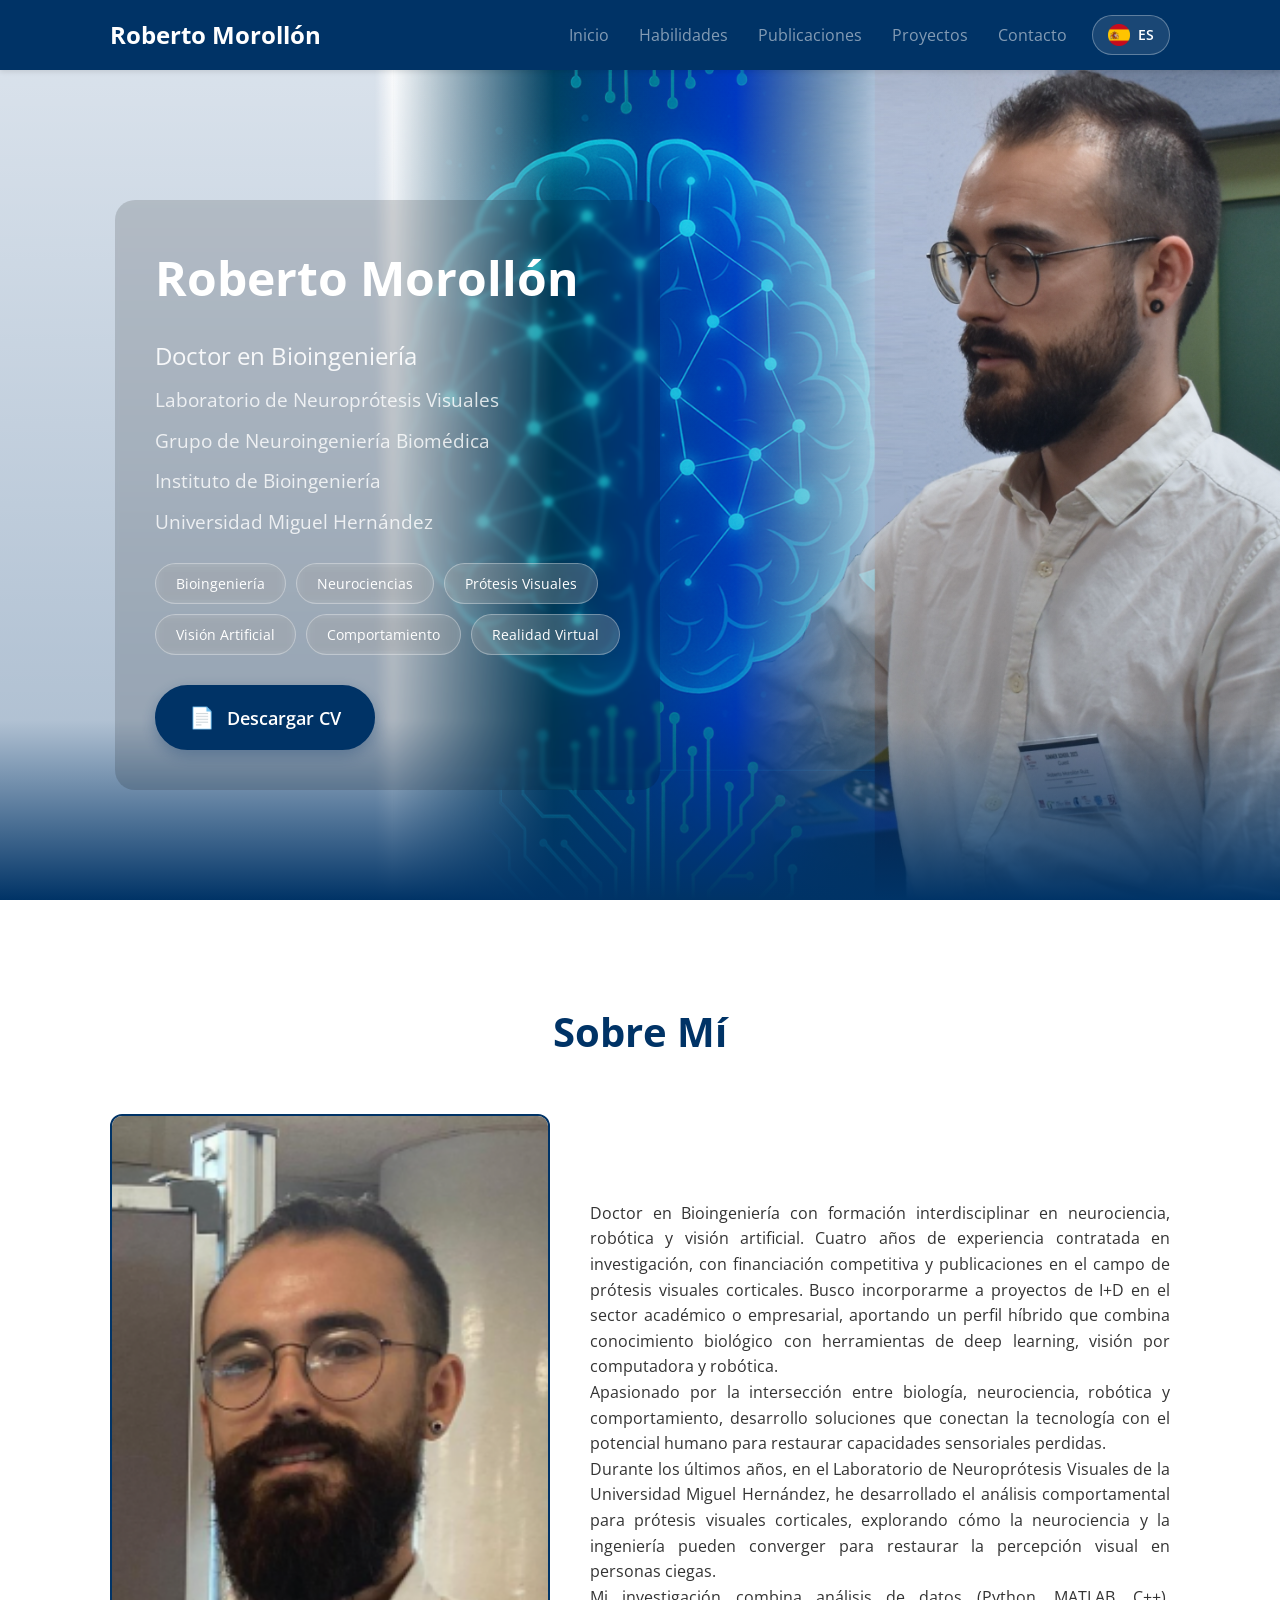
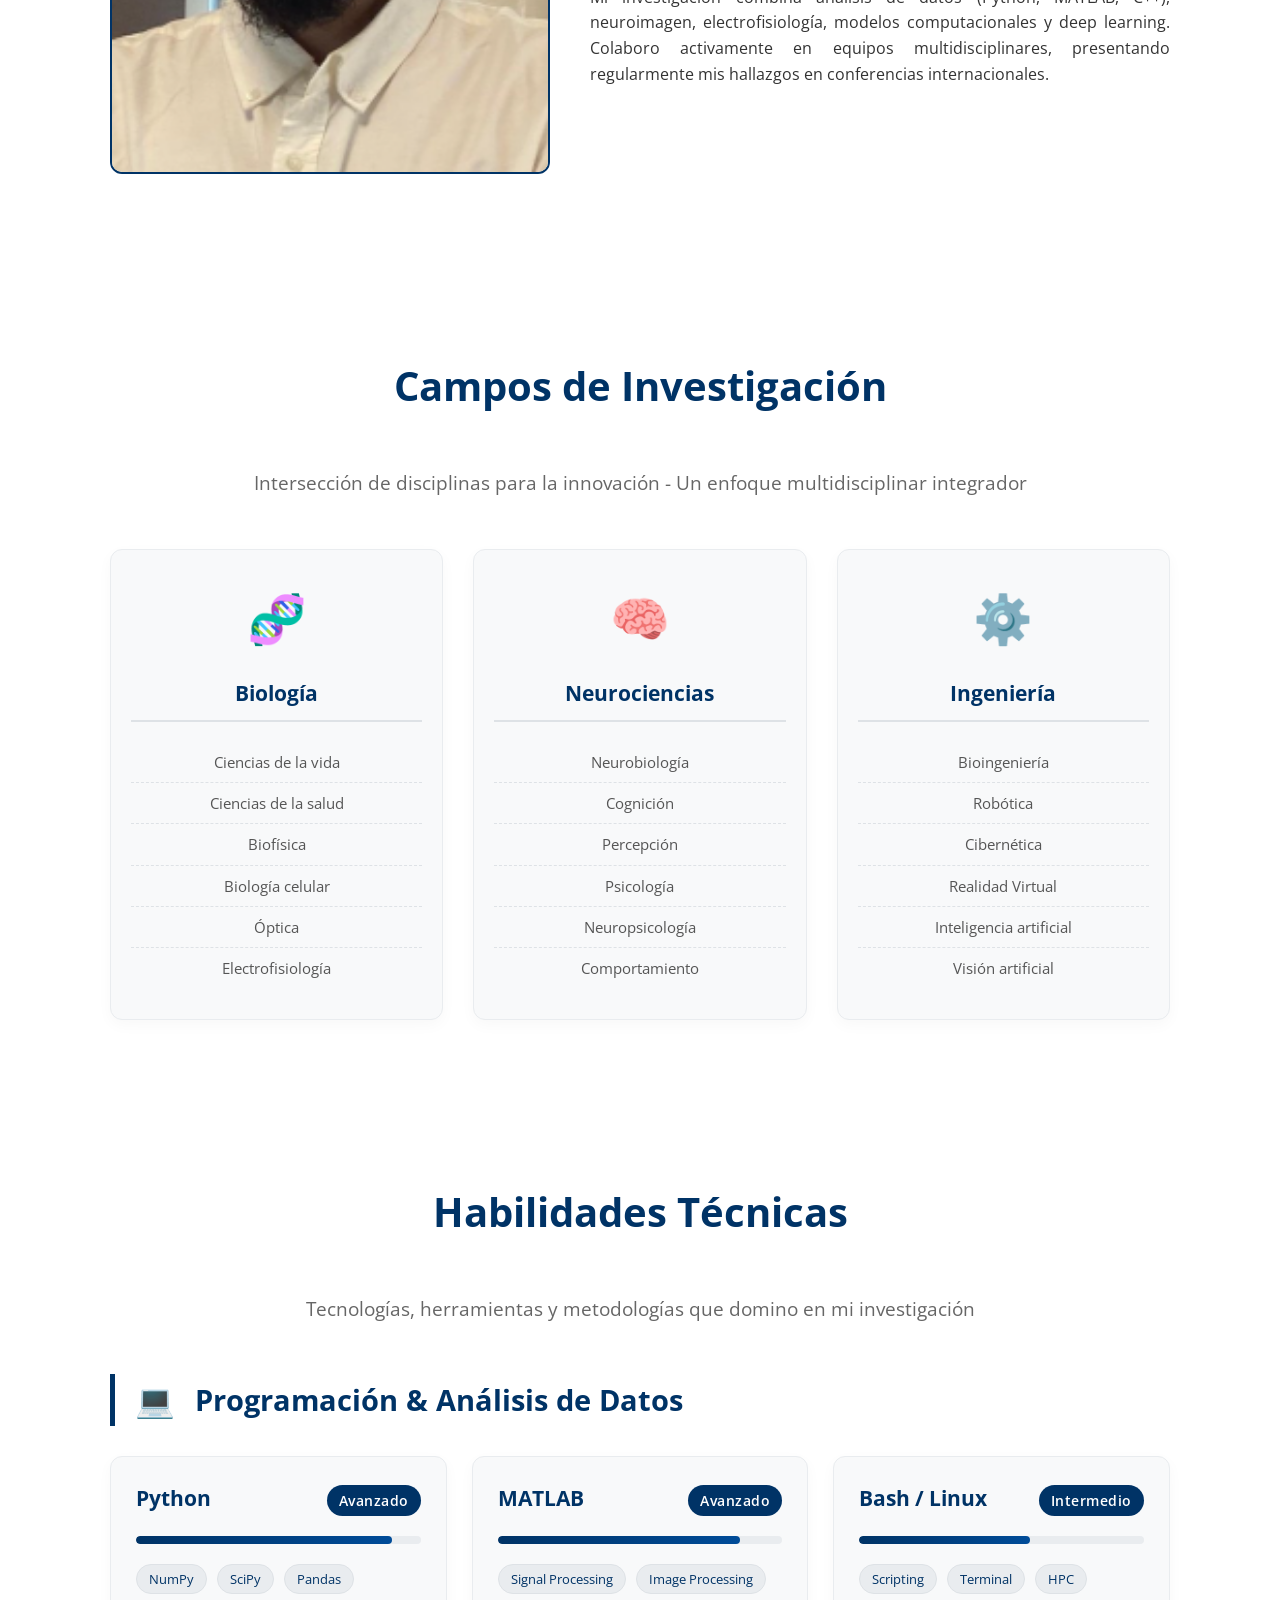
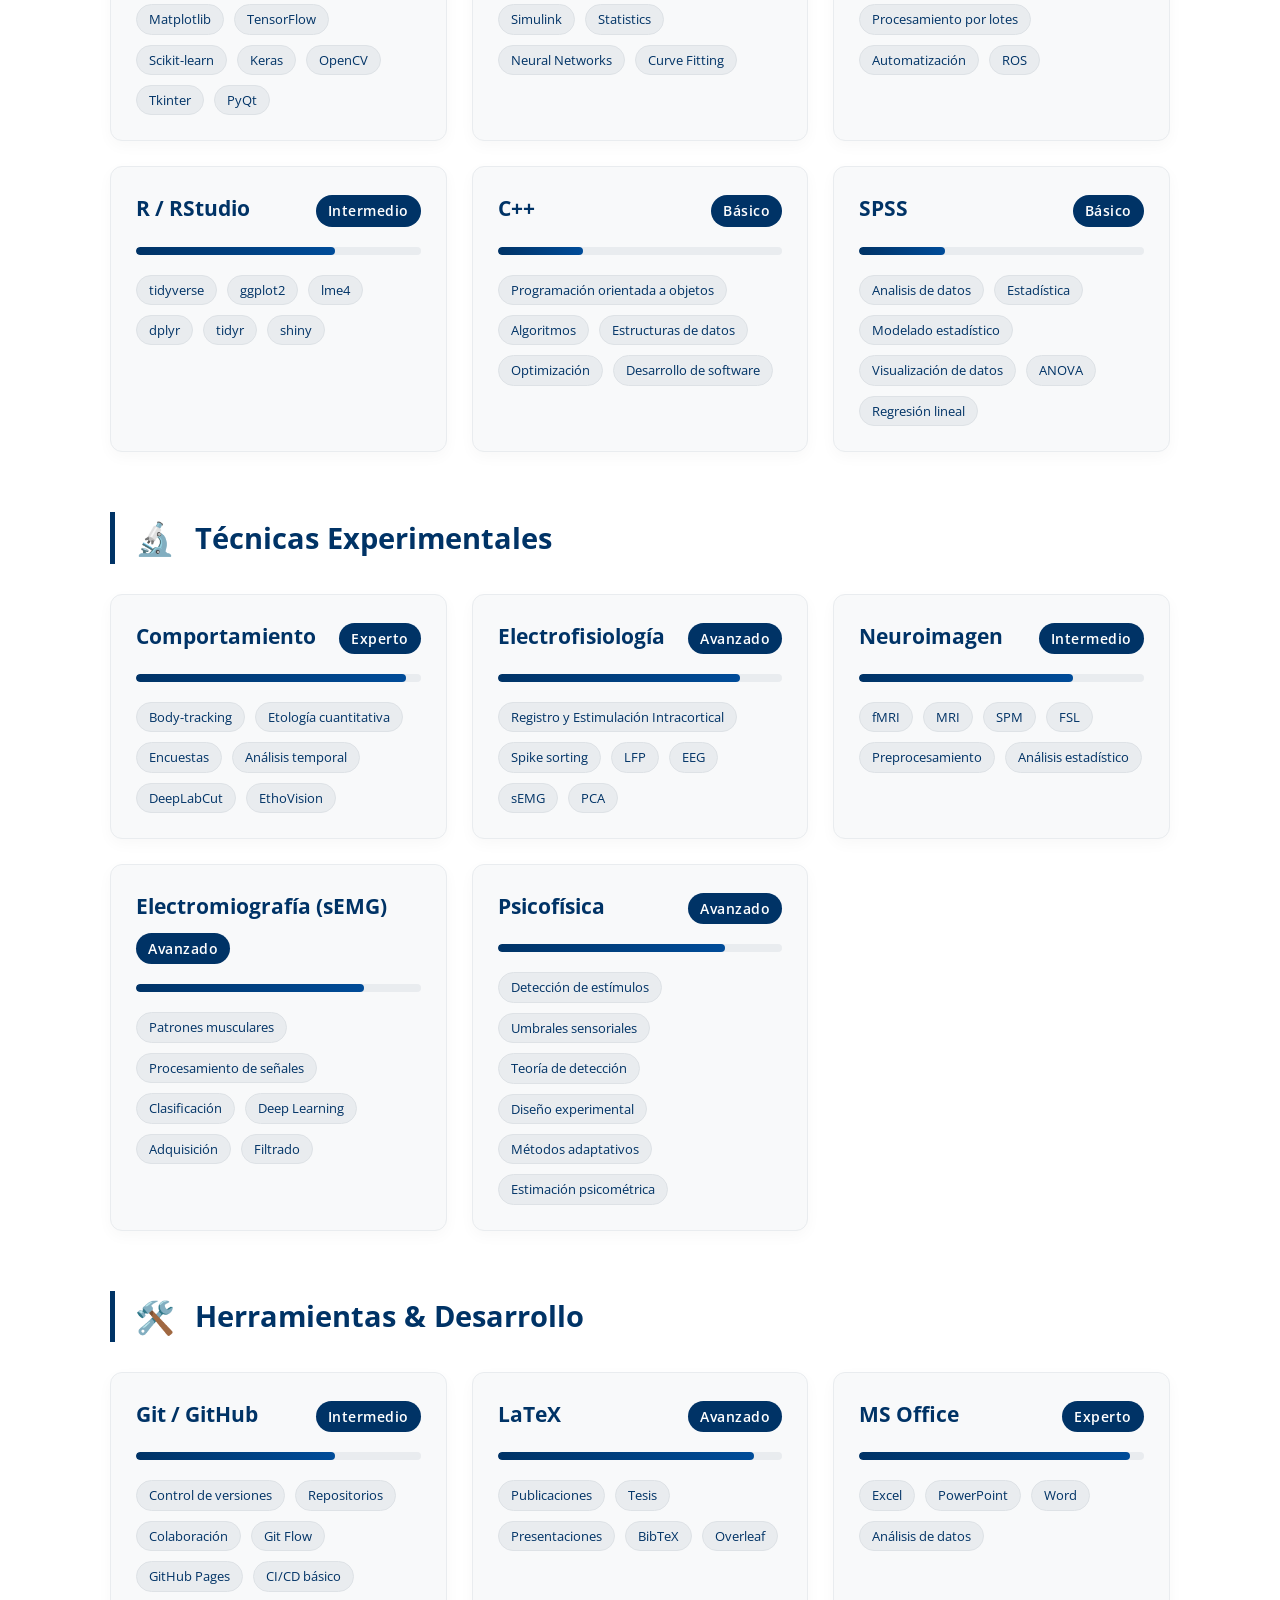
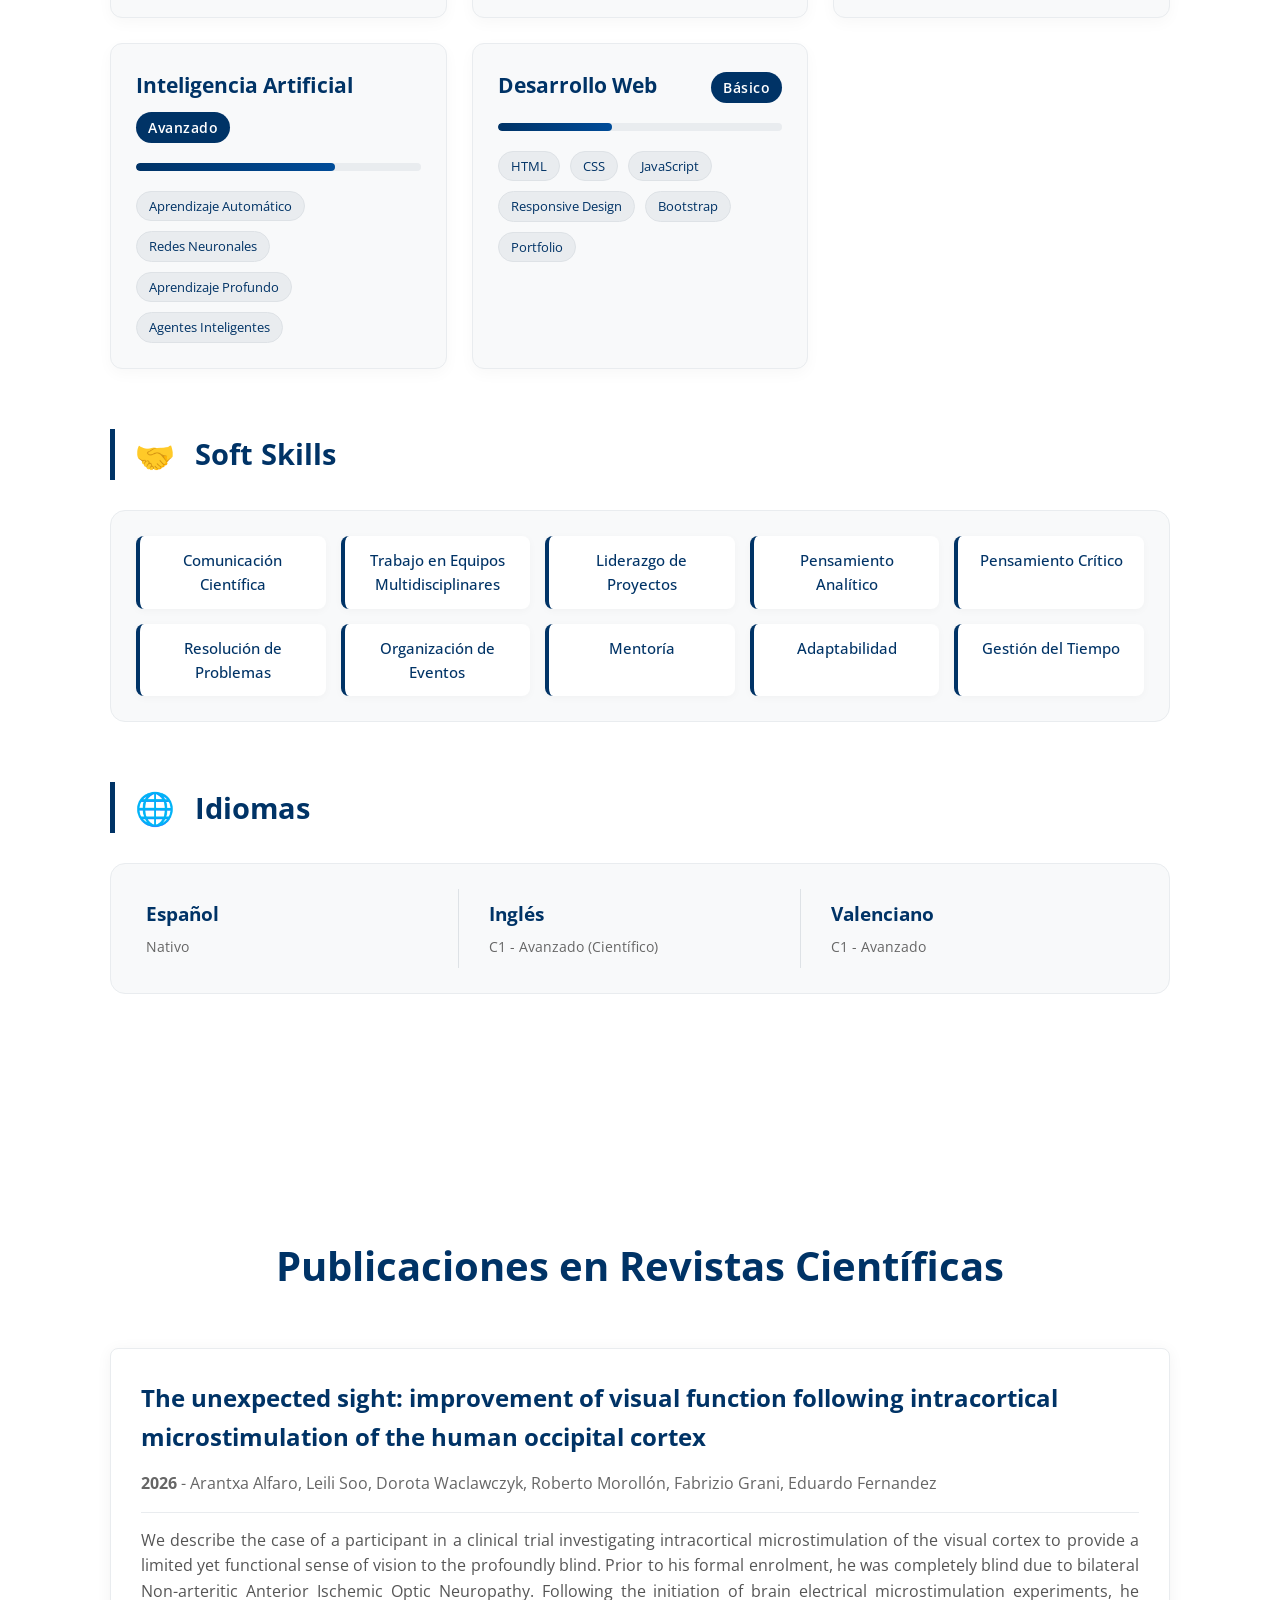
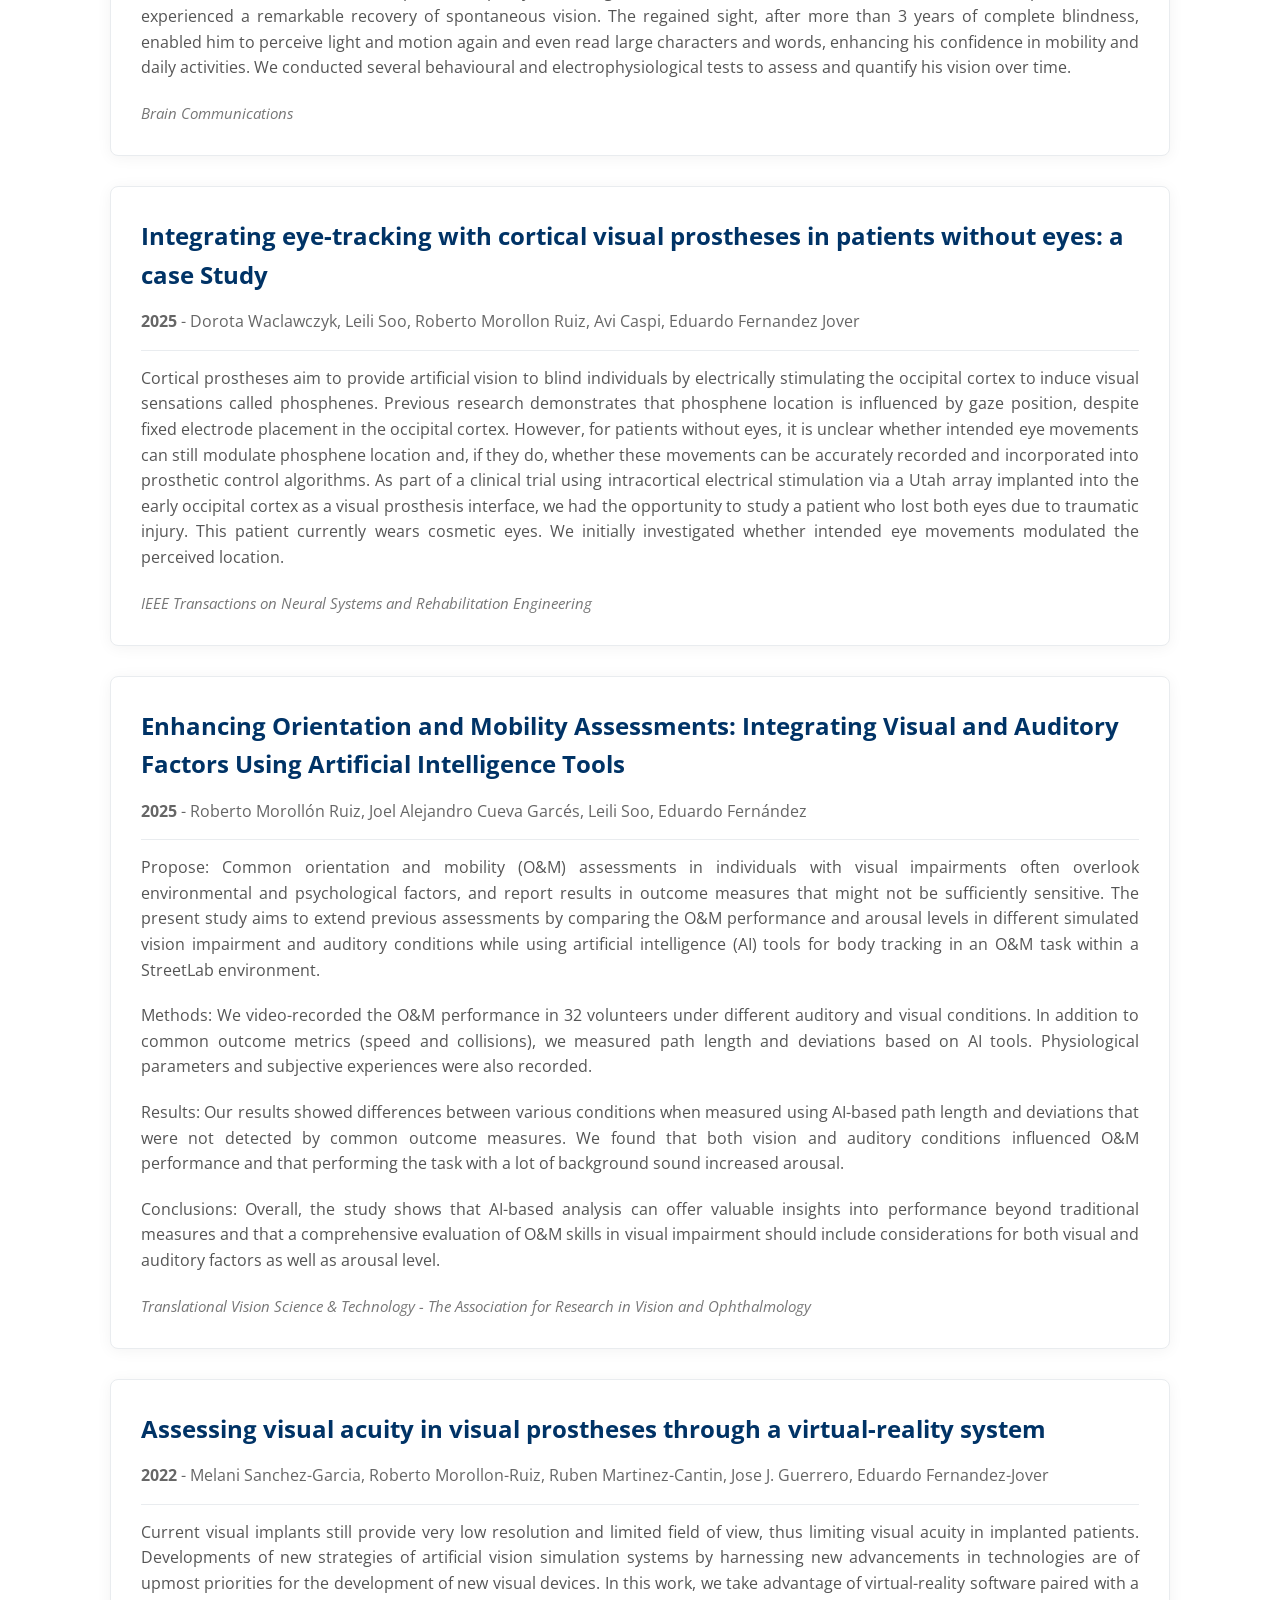
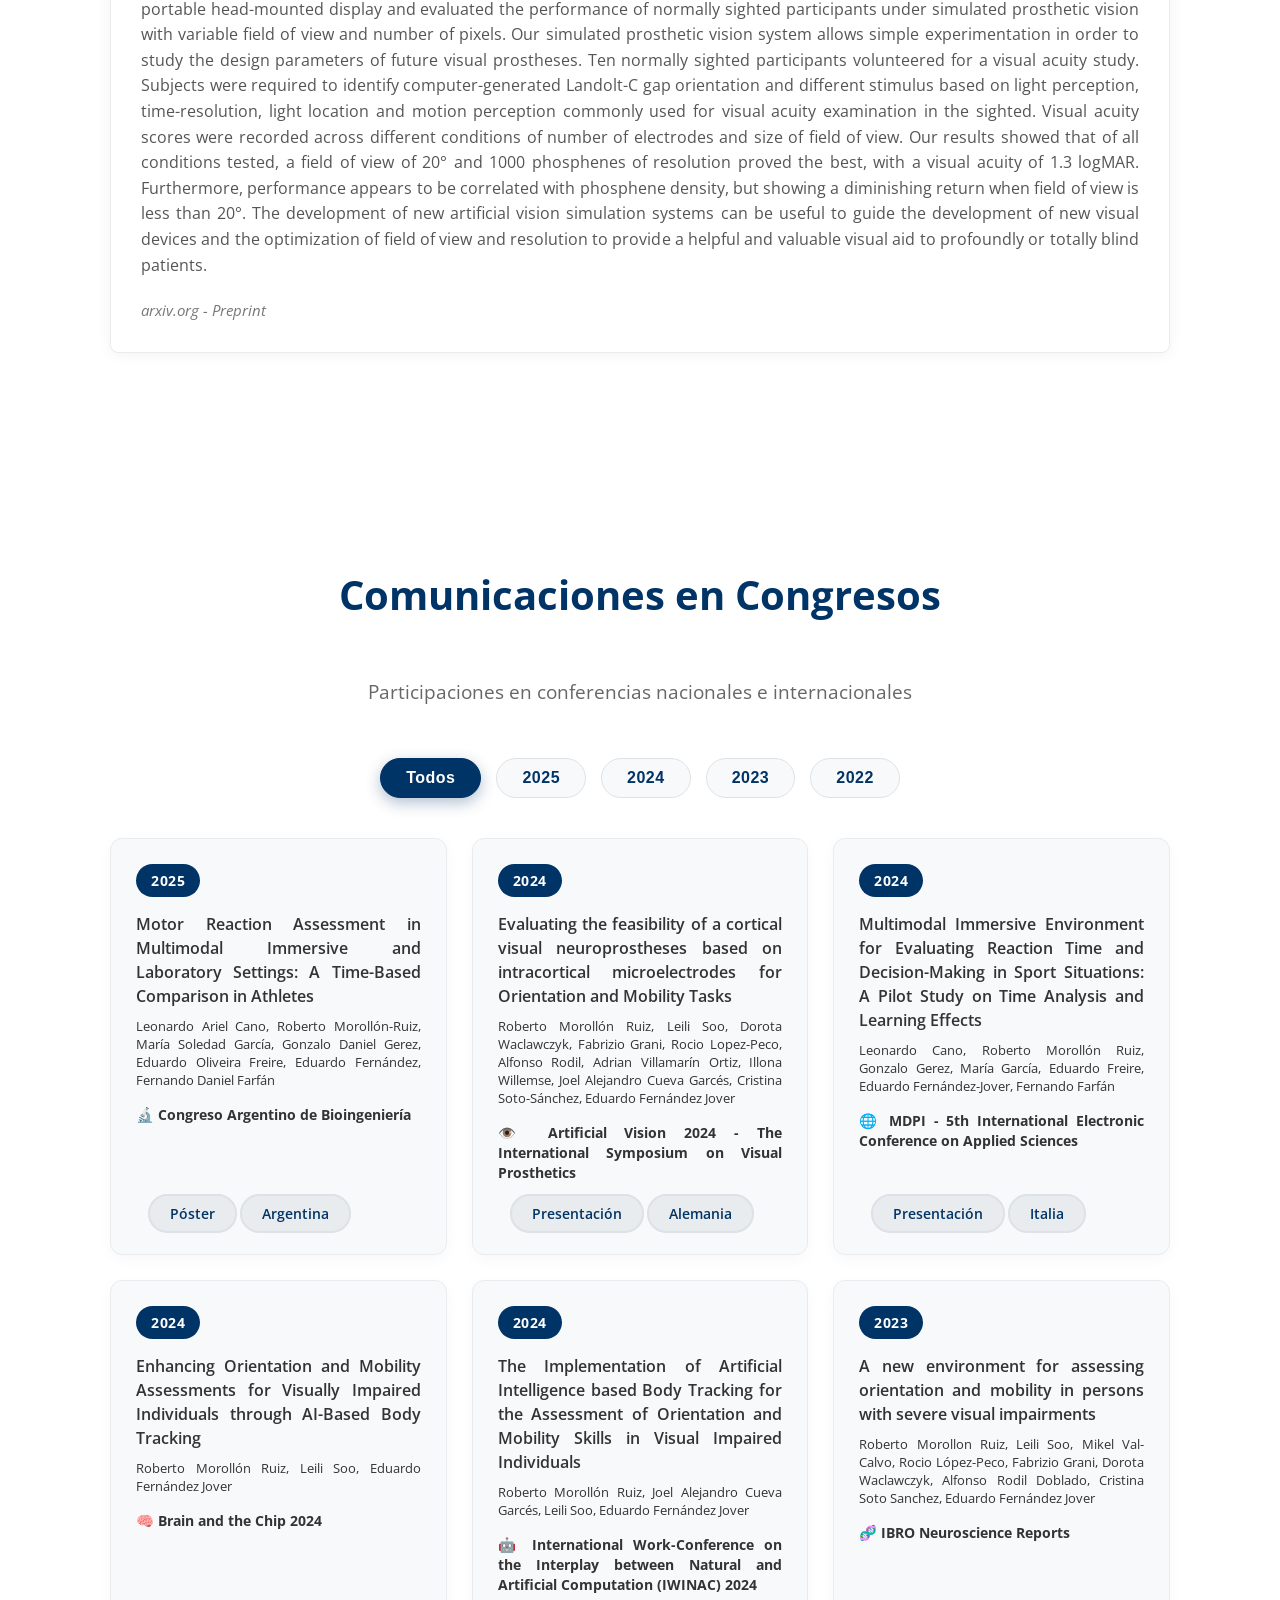
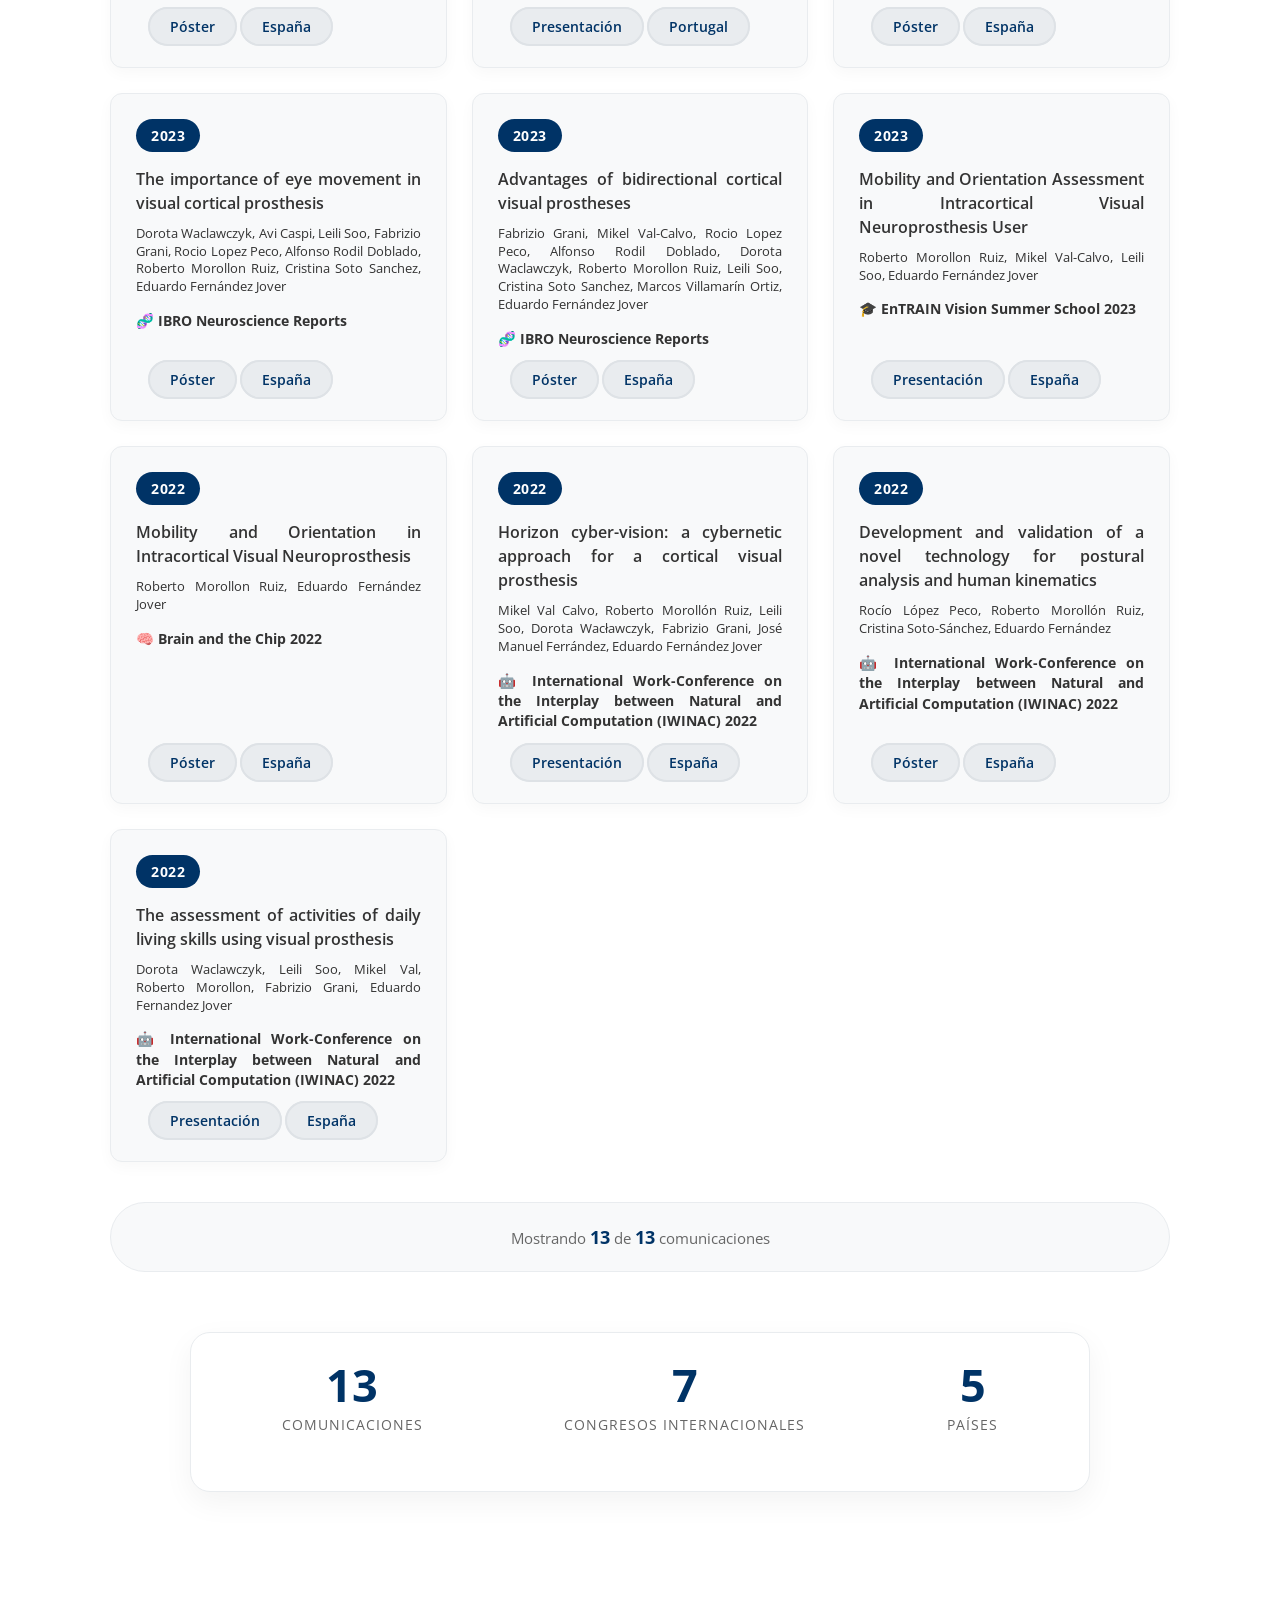
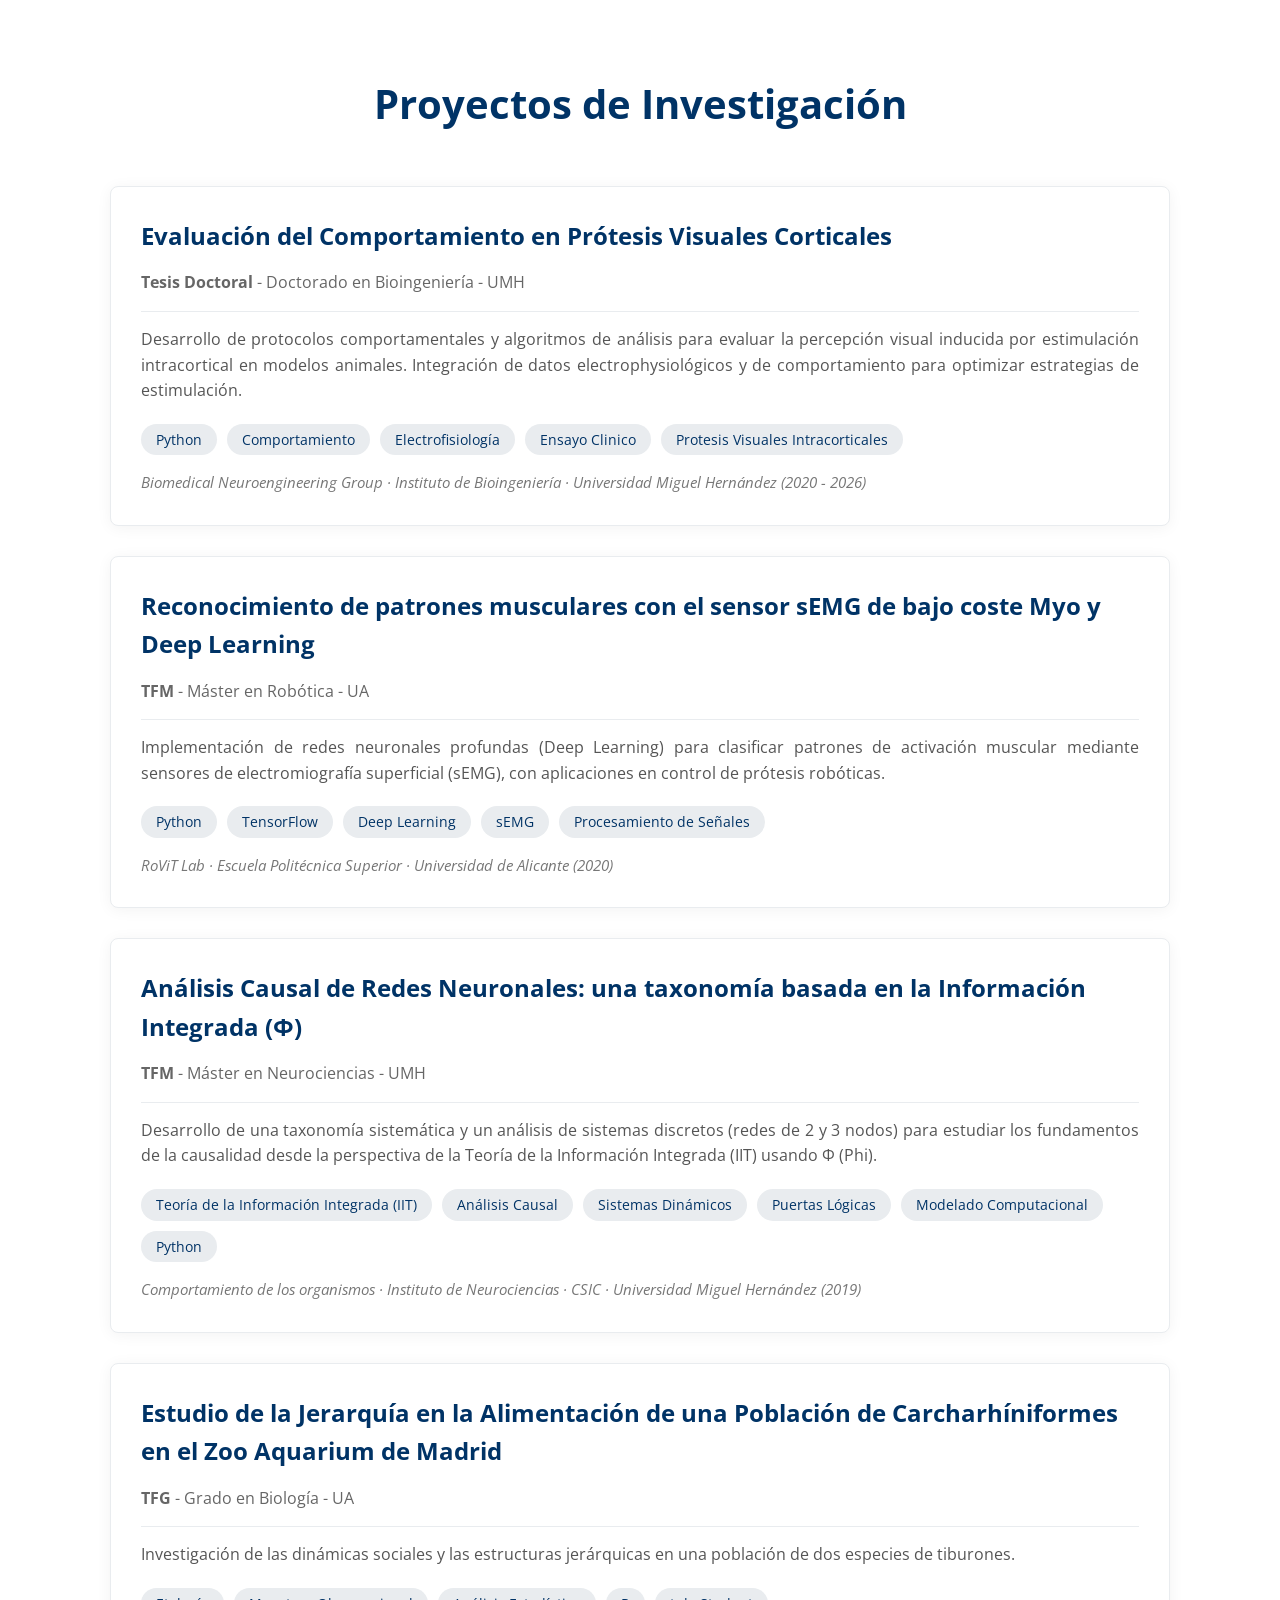
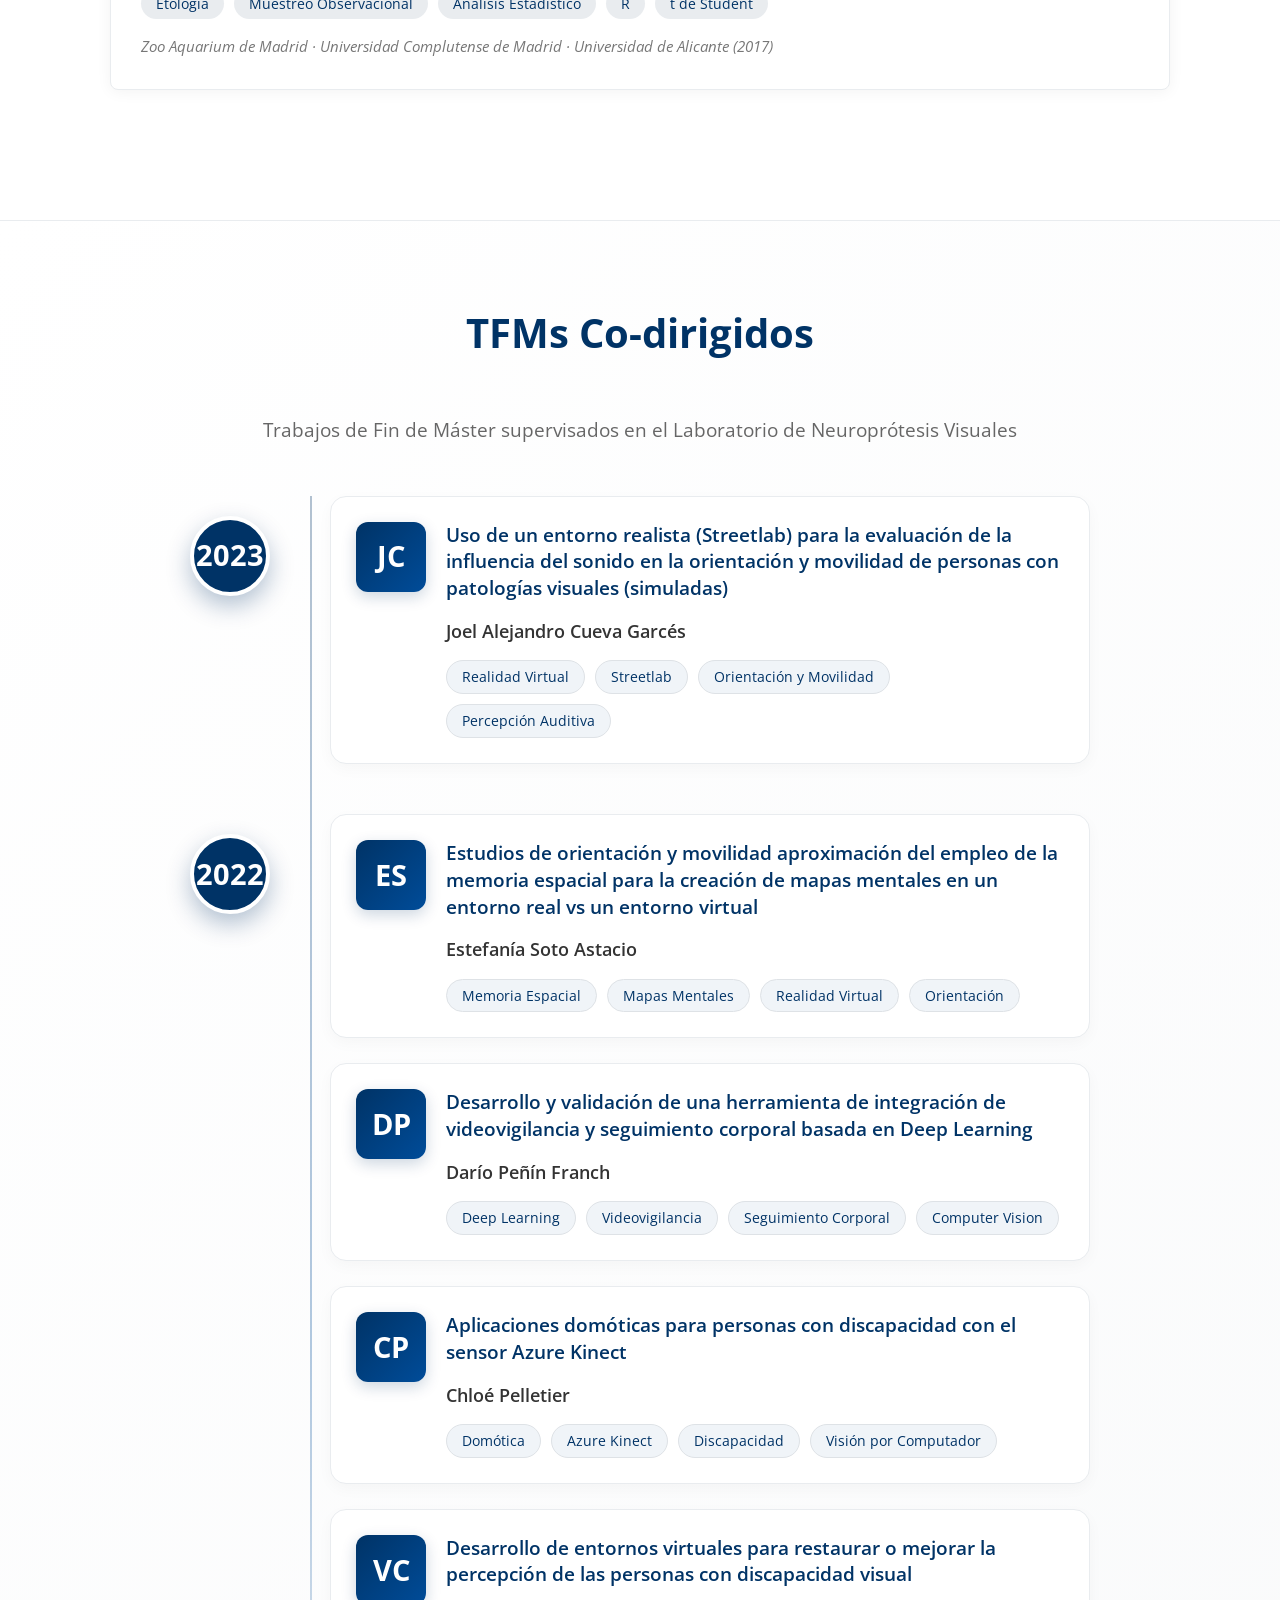
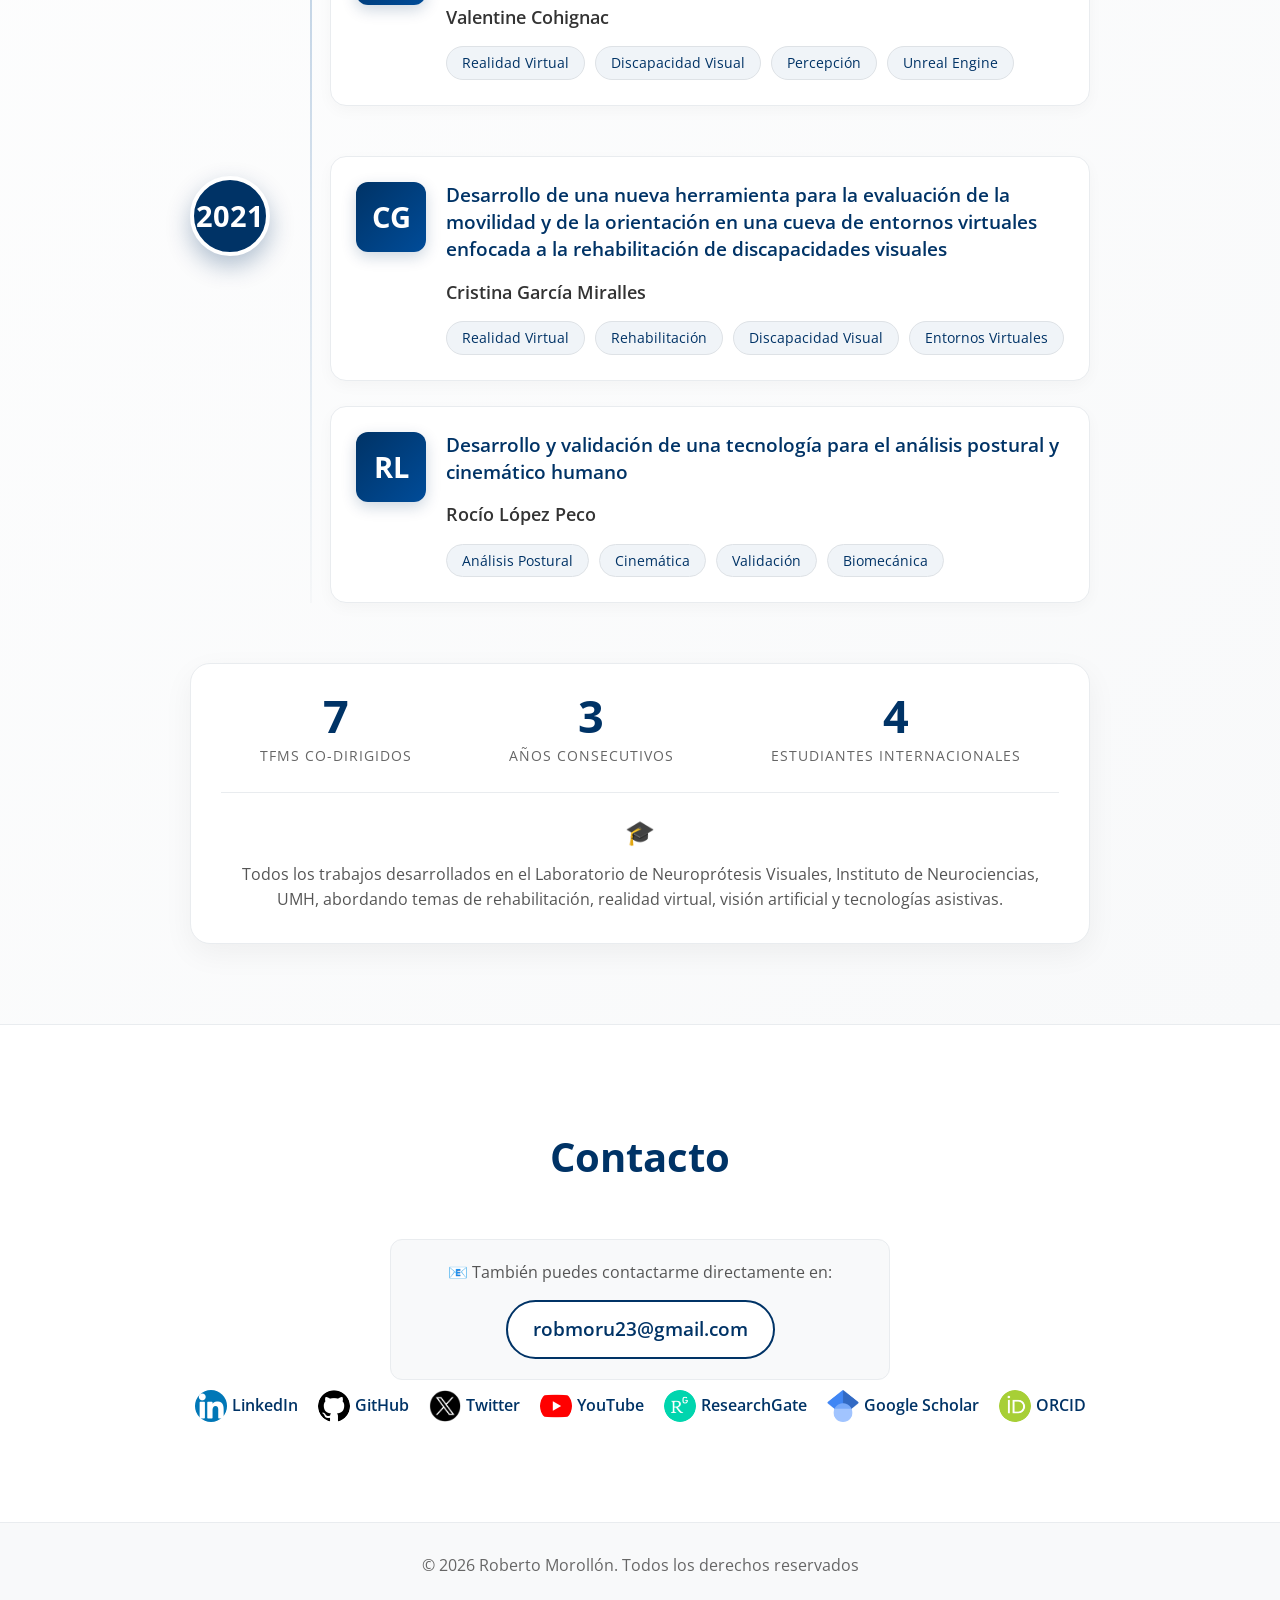
==== commit c6115790: "english" ====
--- a/index.html
+++ b/index.html
@@ -21,7 +21,7 @@
     <nav class="navbar">
         <div class="container">
             <div class="nav-brand">Roberto Morollón</div>
-            
+
             <!-- Botón hamburguesa (solo visible en móvil) -->
             <div class="menu-toggle" id="mobile-menu">
                 <span class="bar"></span>
@@ -35,10 +35,16 @@
                 <li><a href="#publicaciones">Publicaciones</a></li>
                 <li><a href="#investigacion">Proyectos</a></li>
                 <li><a href="#contacto">Contacto</a></li>
-            </ul>
-        </div>
-    </nav>
-
+            <!-- Botón de idioma como parte del menú -->
+            <li class="lang-menu-item">
+                <button id="lang-toggle" class="lang-toggle-btn">
+                    <img src="assets/icons/spain-flag.png" alt="Español" id="lang-flag" class="lang-flag">
+                    <span id="lang-text">ES</span>
+                </button>
+            </li>
+        </ul>
+    </div>
+</nav>
     <!-- Sección Inicio -->
     <section id="inicio" class="hero">
         <div class="hero-background">
@@ -1091,6 +1097,7 @@
         </div>
     </footer>
 
+    <script src="js/languages.js"></script>
     <script src="js/main.js"></script>
 </body>
 </html>
--- a/css/style.css
+++ b/css/style.css
@@ -38,12 +38,23 @@
 .nav-brand {
     font-size: 1.5rem;
     font-weight: 700;
-    color: #fff; /* Azul marino */
+    color: #fff;
+    line-height: 1;
 }
 
 .nav-menu {
     display: flex;
     list-style: none;
+    align-items: center;
+    margin: 0;
+    padding: 0;
+    height: 100%;
+}
+
+.nav-menu li {
+    display: flex;
+    align-items: center;
+    height: 100%;
 }
 
 .nav-menu li a {
@@ -51,11 +62,147 @@
     color: #ffffff83;
     padding: 10px 15px;
     transition: color 0.3s;
+    display: flex;
+    align-items: center;
+    height: 100%;
+    line-height: 1;
 }
 
 .nav-menu li a:hover {
-    color: #ffffff; /* Azul marino */
+    color: #ffffff;
     text-decoration: underline;
+}
+
+/* ===== BOTÓN DE IDIOMA EN LA NAVBAR ===== */
+.lang-menu-item {
+    display: flex;
+    align-items: center;
+    height: 100%;
+    margin-left: 5px;
+}
+
+.lang-toggle-btn {
+    display: flex;
+    align-items: center;
+    gap: 8px;
+    background: none;
+    border: 1px solid rgba(255, 255, 255, 0.3);
+    color: #fff;
+    padding: 6px 12px;
+    border-radius: 30px;
+    font-size: 0.85rem;
+    font-weight: 600;
+    cursor: pointer;
+    transition: all 0.3s ease;
+    font-family: inherit;
+    background-color: rgba(255, 255, 255, 0.1);
+    line-height: 1;
+}
+
+.lang-toggle-btn:hover {
+    background-color: rgba(255, 255, 255, 0.25);
+    border-color: rgba(255, 255, 255, 0.6);
+    transform: translateY(-1px);
+}
+
+.lang-flag {
+    width: 20px;
+    height: 20px;
+    object-fit: cover;
+    border-radius: 3px;
+}
+
+/* Responsive móvil */
+@media (max-width: 768px) {
+    .navbar .container {
+        height: 70px;
+    }
+    
+    .nav-menu {
+        position: fixed;
+        top: 70px;
+        right: -50%;
+        width: 50%;
+        height: calc(100vh - 70px);
+        background-color: #003366;
+        flex-direction: column;
+        align-items: center;
+        justify-content: flex-start;
+        padding-top: 40px;
+        transition: right 0.3s ease-in-out;
+        box-shadow: -5px 0 20px rgba(0, 0, 0, 0.3);
+        z-index: 1000;
+        overflow-y: auto;
+        margin: 0;
+    }
+    
+    .nav-menu.active {
+        right: 0;
+    }
+    
+    .nav-menu li {
+        margin: 15px 0;
+        width: 100%;
+        text-align: center;
+        height: auto;
+    }
+    
+    .nav-menu li a {
+        font-size: 1.2rem;
+        padding: 12px 20px;
+        display: block;
+        width: 100%;
+        color: #ffffff;
+        font-weight: 600;
+        text-decoration: none;
+        height: auto;
+        justify-content: center;
+    }
+    
+    .nav-menu li a:hover {
+        background-color: rgba(255, 255, 255, 0.2);
+        color: #ffffff;
+        text-decoration: none;
+    }
+    
+    /* Botón de idioma en móvil */
+    .lang-menu-item {
+        margin: 20px 0 0 0;
+        width: 100%;
+        justify-content: center;
+        height: auto;
+    }
+    
+    .lang-toggle-btn {
+        padding: 10px 20px;
+        font-size: 1rem;
+        justify-content: center;
+        width: auto;
+    }
+    
+    .lang-flag {
+        width: 22px;
+        height: 22px;
+    }
+    
+    /* Overlay oscuro */
+    .menu-overlay {
+        position: fixed;
+        top: 70px;
+        left: 0;
+        width: 100%;
+        height: calc(100vh - 70px);
+        background-color: rgba(0, 0, 0, 0.5);
+        z-index: 999;
+        opacity: 0;
+        visibility: hidden;
+        transition: opacity 0.3s ease, visibility 0.3s ease;
+    }
+    
+    .menu-overlay.active {
+        opacity: 1;
+        visibility: visible;
+    }
 }
 
 /* Secciones */
@@ -1772,4 +1919,107 @@
     font-size: 0.8rem;
     color: #888;
     margin-top: 12px;
+}
+
+/* ===== SELECTOR DE IDIOMA ===== */
+.language-selector {
+    display: flex;
+    gap: 8px;
+    margin-left: auto;
+    margin-right: 15px;
+}
+
+.lang-btn {
+    background: none;
+    border: 1px solid rgba(255, 255, 255, 0.3);
+    color: #fff;
+    padding: 5px 12px;
+    border-radius: 20px;
+    font-size: 0.8rem;
+    font-weight: 600;
+    cursor: pointer;
+    transition: all 0.3s ease;
+    font-family: inherit;
+}
+
+.lang-btn:hover {
+    background-color: rgba(255, 255, 255, 0.2);
+    border-color: rgba(255, 255, 255, 0.5);
+}
+
+.lang-btn.active {
+    background-color: #fff;
+    color: #003366;
+    border-color: #fff;
+}
+
+/* Responsive móvil */
+@media (max-width: 768px) {
+    .language-selector {
+        margin-left: auto;
+        margin-right: 10px;
+    }
+    
+    .lang-btn {
+        padding: 4px 10px;
+        font-size: 0.7rem;
+    }
+}
+
+/* ===== BOTÓN DE IDIOMA EN LA NAVBAR ===== */
+.lang-menu-item {
+    margin-left: 10px;
+}
+
+.lang-toggle-btn {
+    display: flex;
+    align-items: center;
+    gap: 8px;
+    background: none;
+    border: 1px solid rgba(255, 255, 255, 0.3);
+    color: #fff;
+    padding: 8px 15px;
+    border-radius: 30px;
+    font-size: 0.9rem;
+    font-weight: 600;
+    cursor: pointer;
+    transition: all 0.3s ease;
+    font-family: inherit;
+    background-color: rgba(255, 255, 255, 0.1);
+}
+
+.lang-toggle-btn:hover {
+    background-color: rgba(255, 255, 255, 0.25);
+    border-color: rgba(255, 255, 255, 0.6);
+    transform: translateY(-2px);
+}
+
+.lang-flag {
+    width: 22px;
+    height: 22px;
+    object-fit: cover;
+    border-radius: 3px;
+}
+
+/* Responsive móvil - el botón aparece en el menú desplegable */
+@media (max-width: 768px) {
+    .lang-menu-item {
+        margin-left: 0;
+        margin-top: 20px;
+        width: 100%;
+        display: flex;
+        justify-content: center;
+    }
+    
+    .lang-toggle-btn {
+        padding: 12px 25px;
+        font-size: 1.1rem;
+        width: auto;
+        justify-content: center;
+    }
+    
+    .lang-flag {
+        width: 24px;
+        height: 24px;
+    }
 }
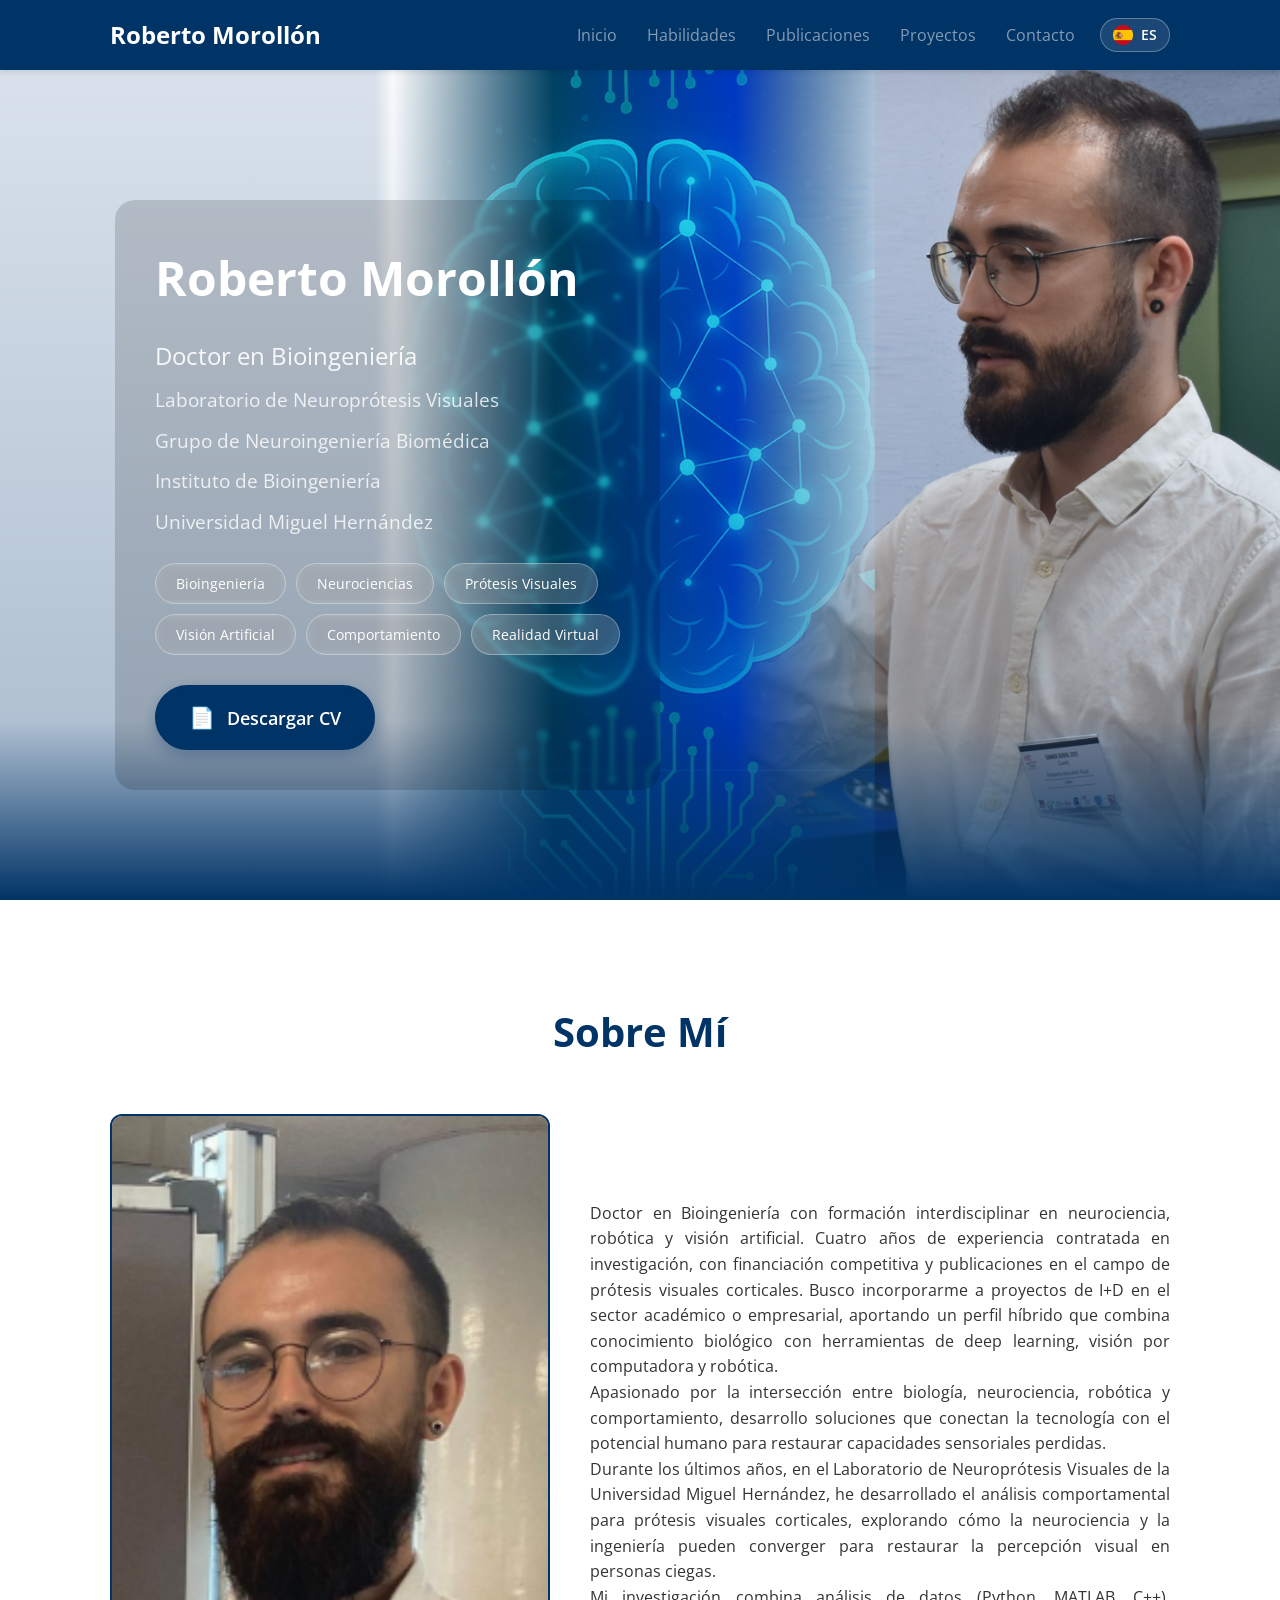
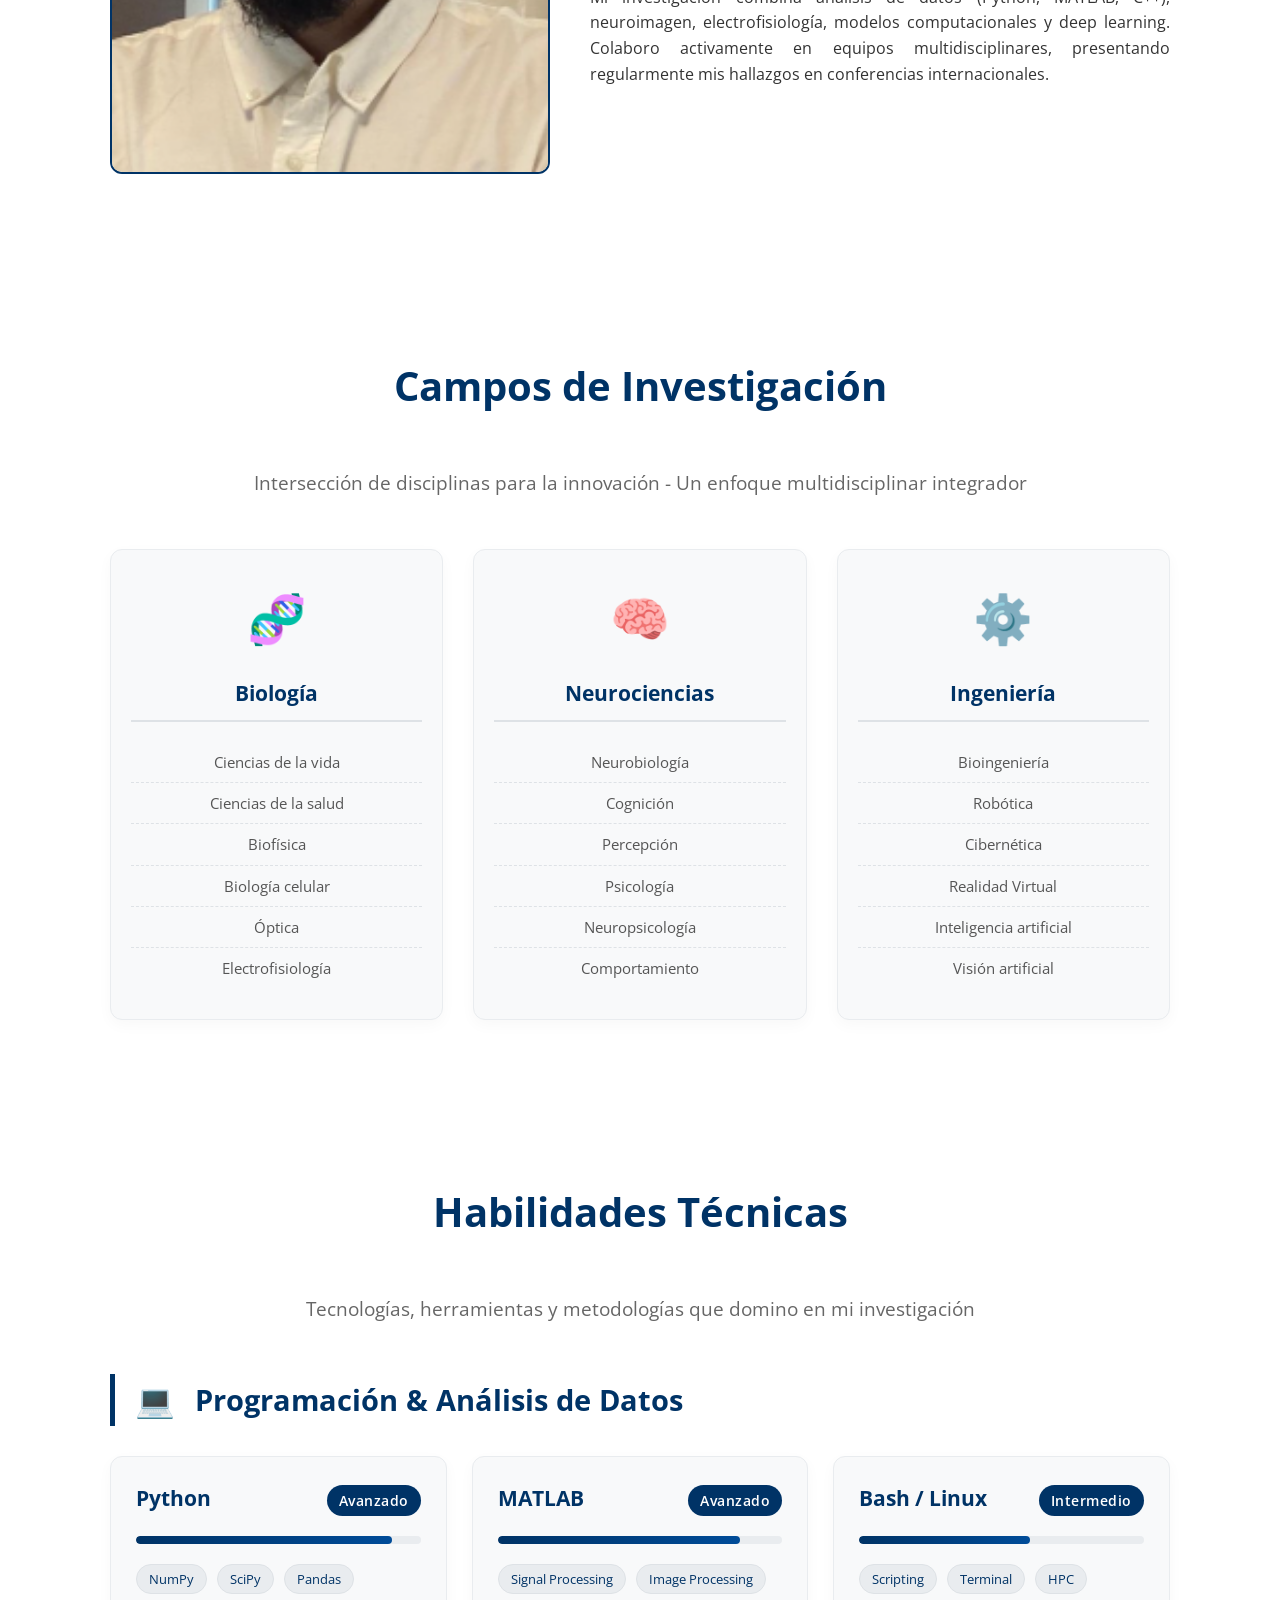
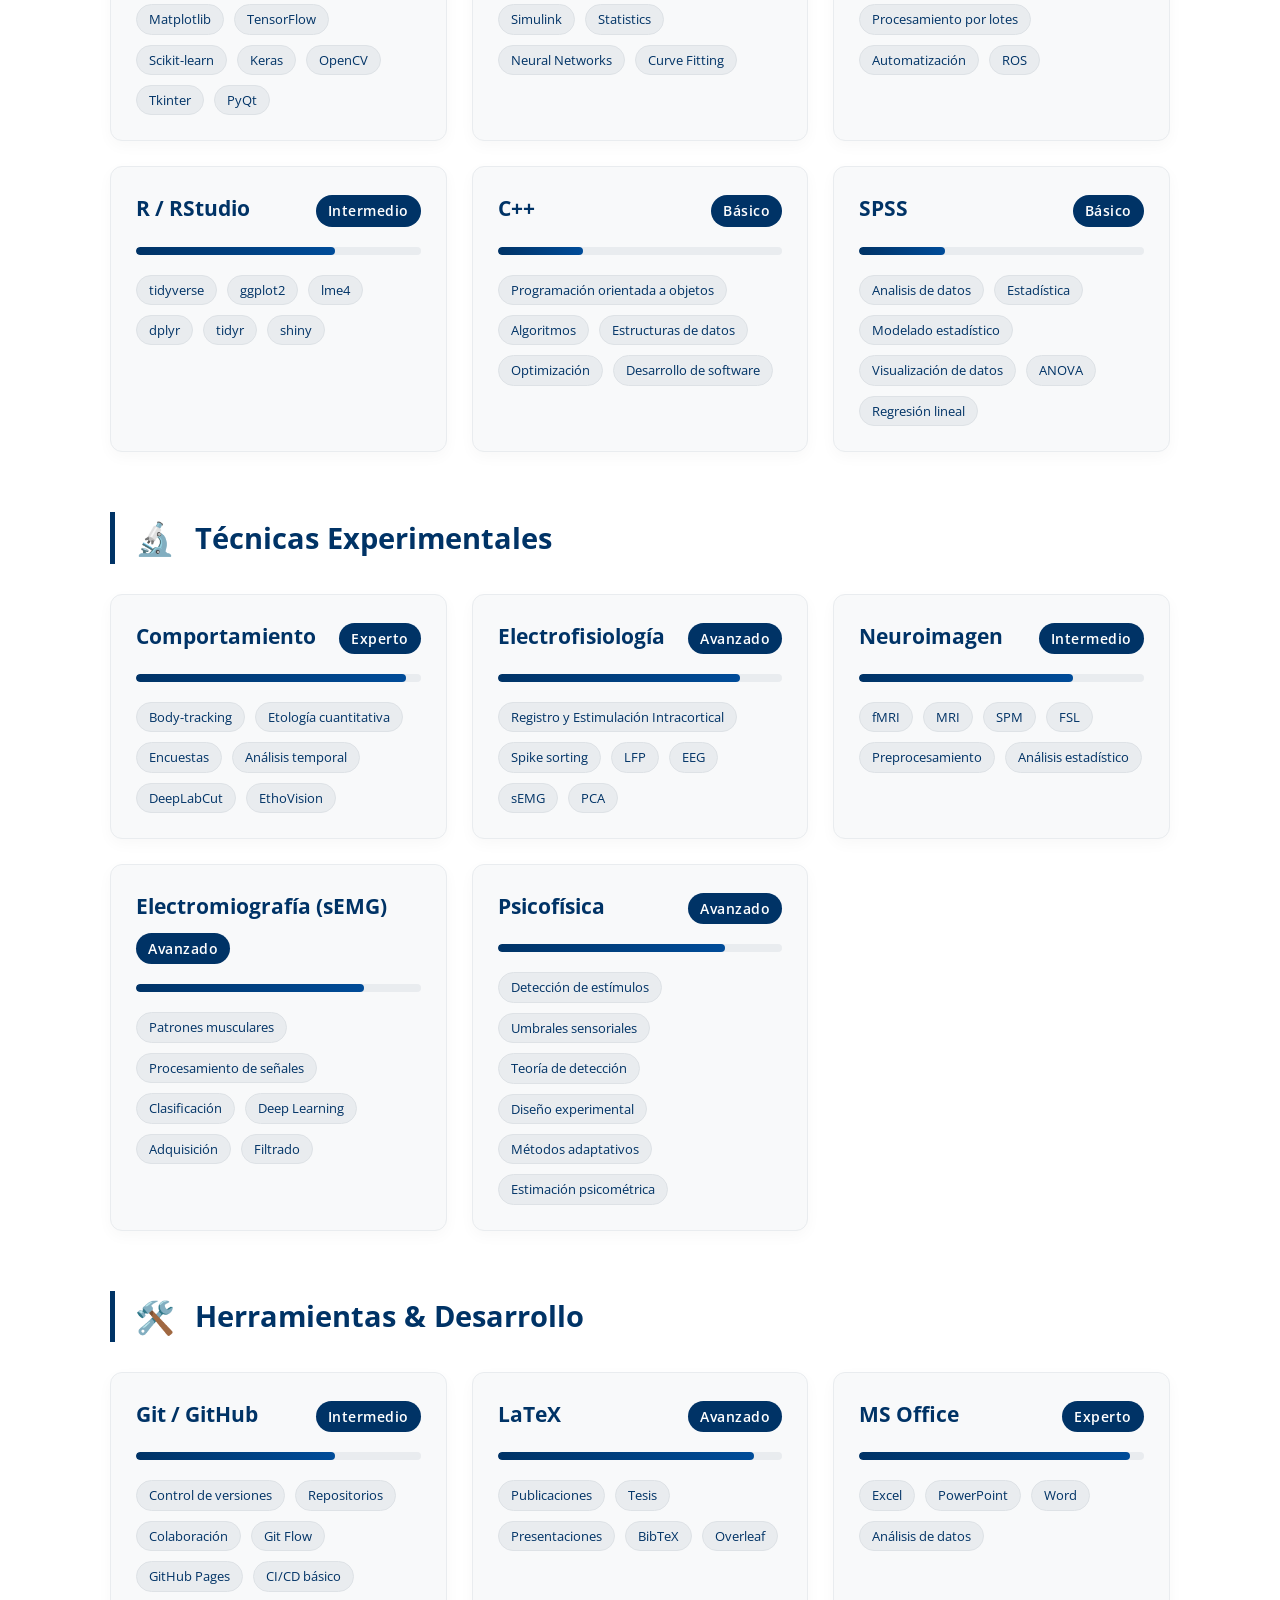
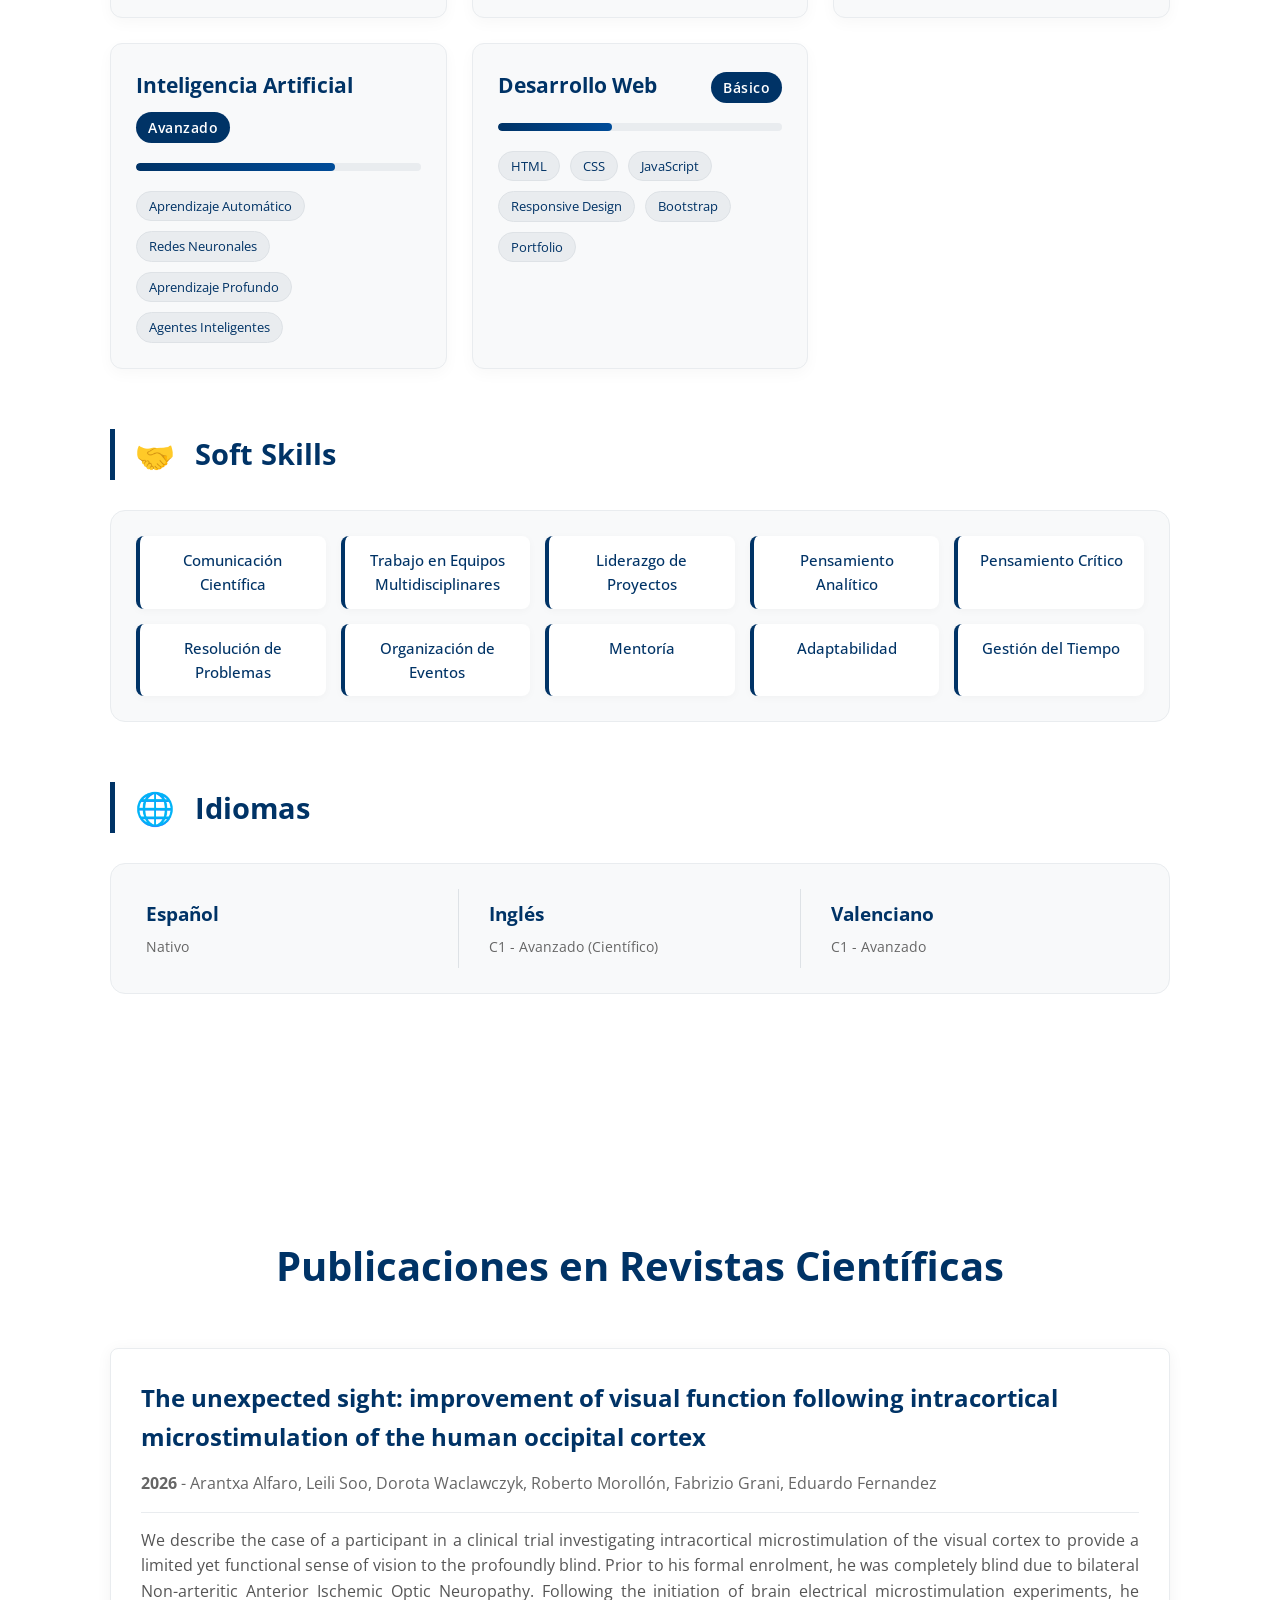
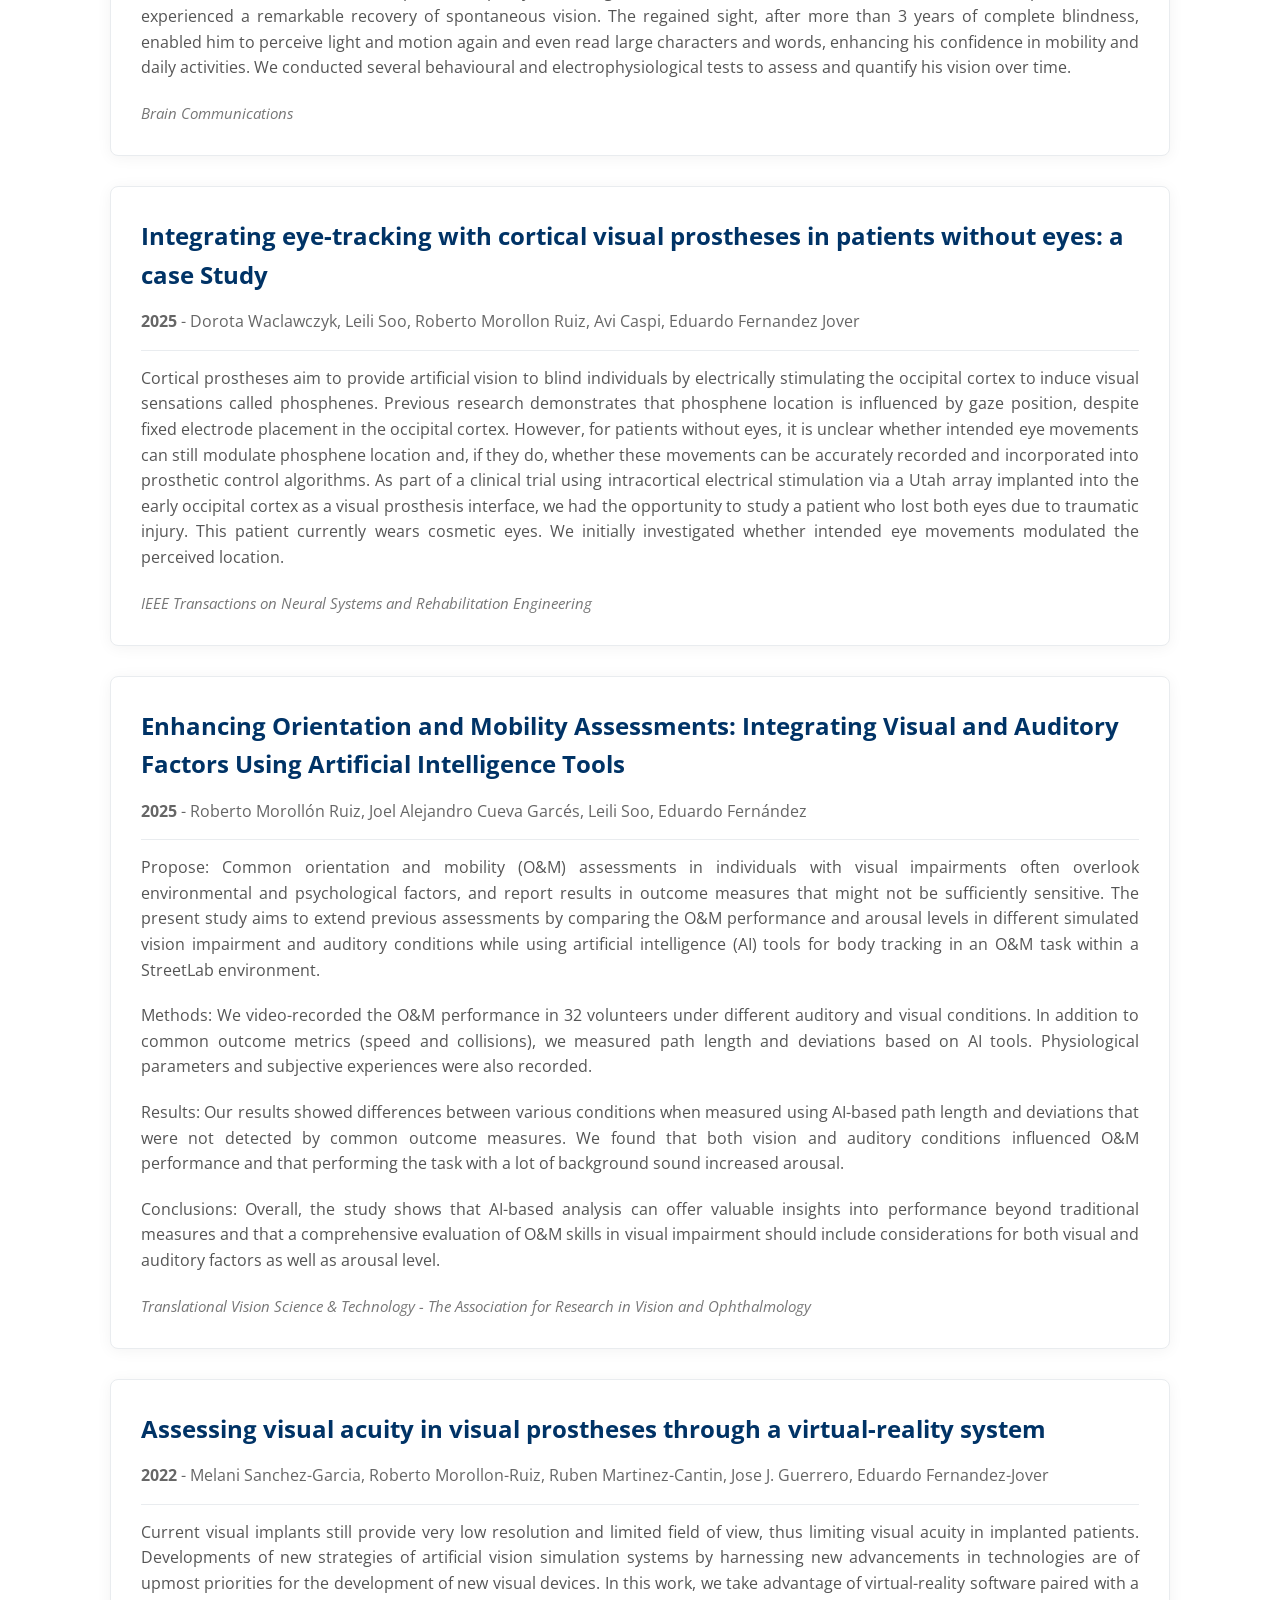
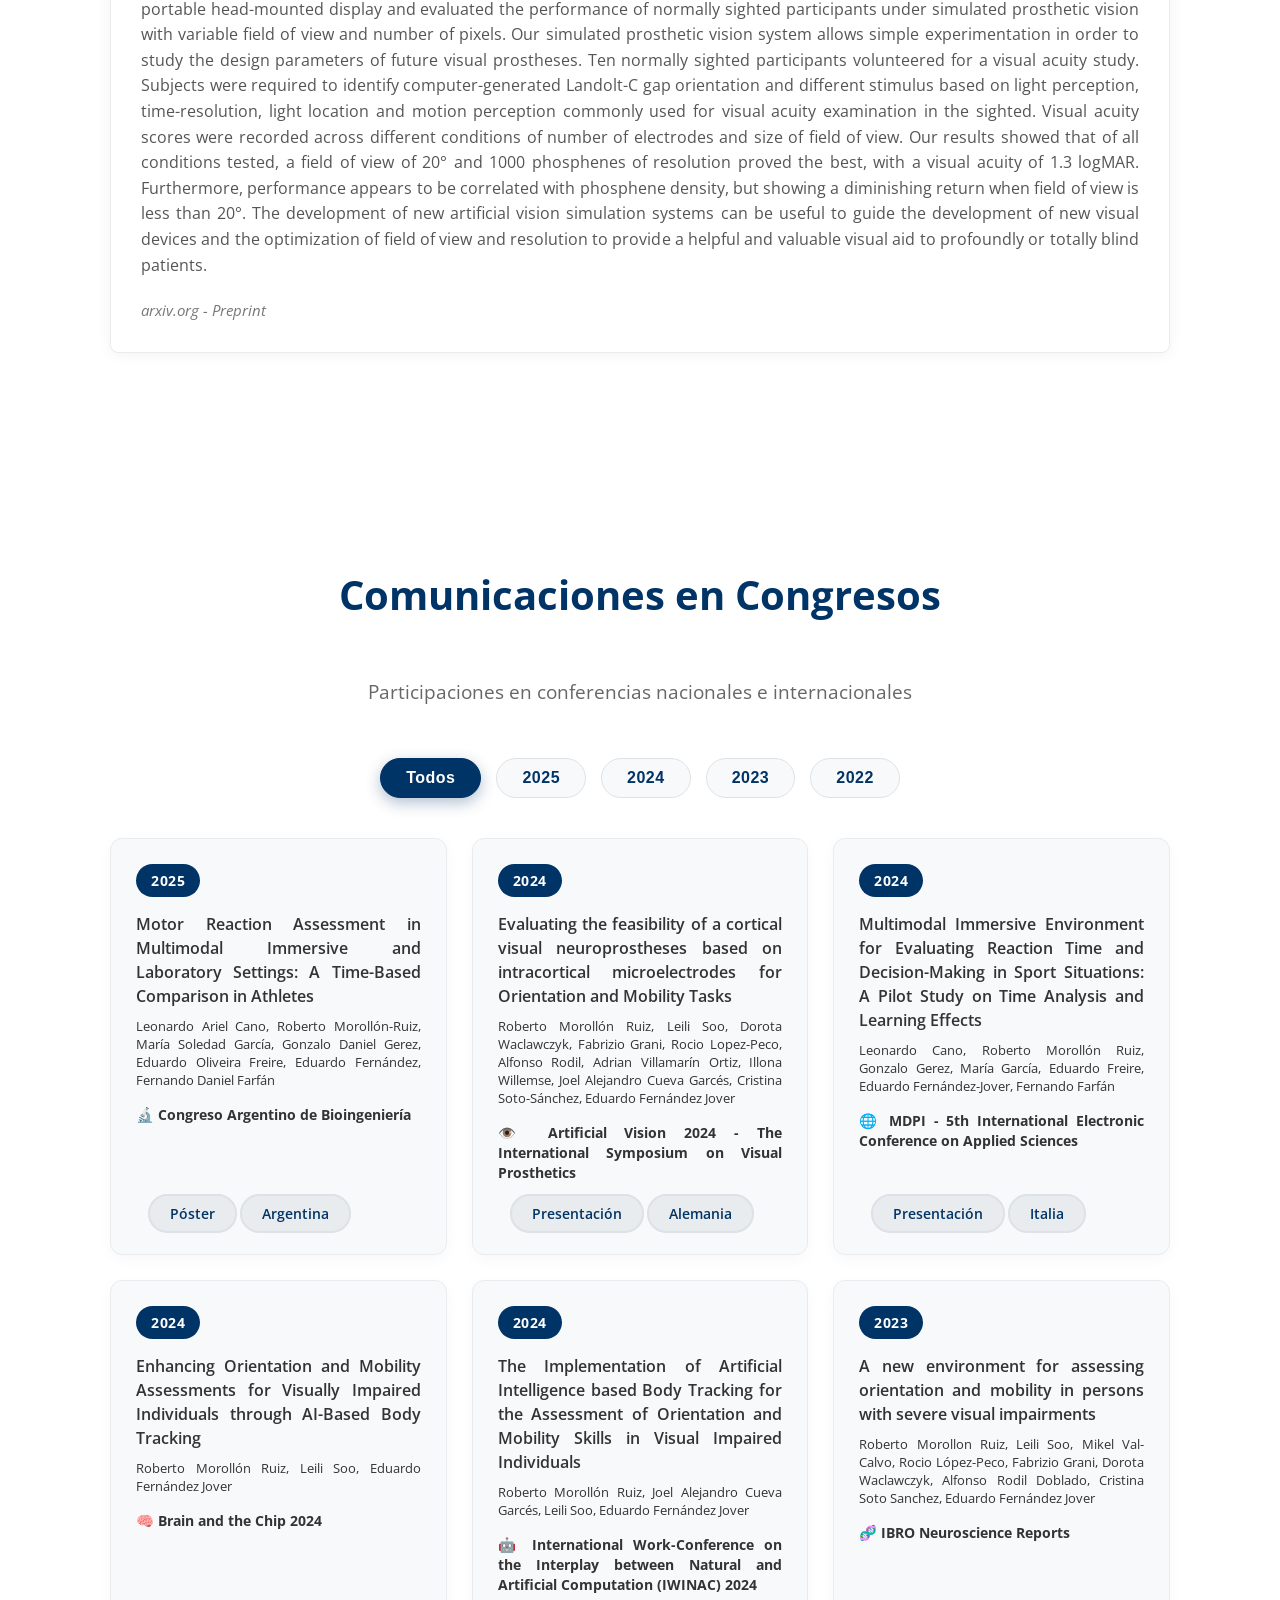
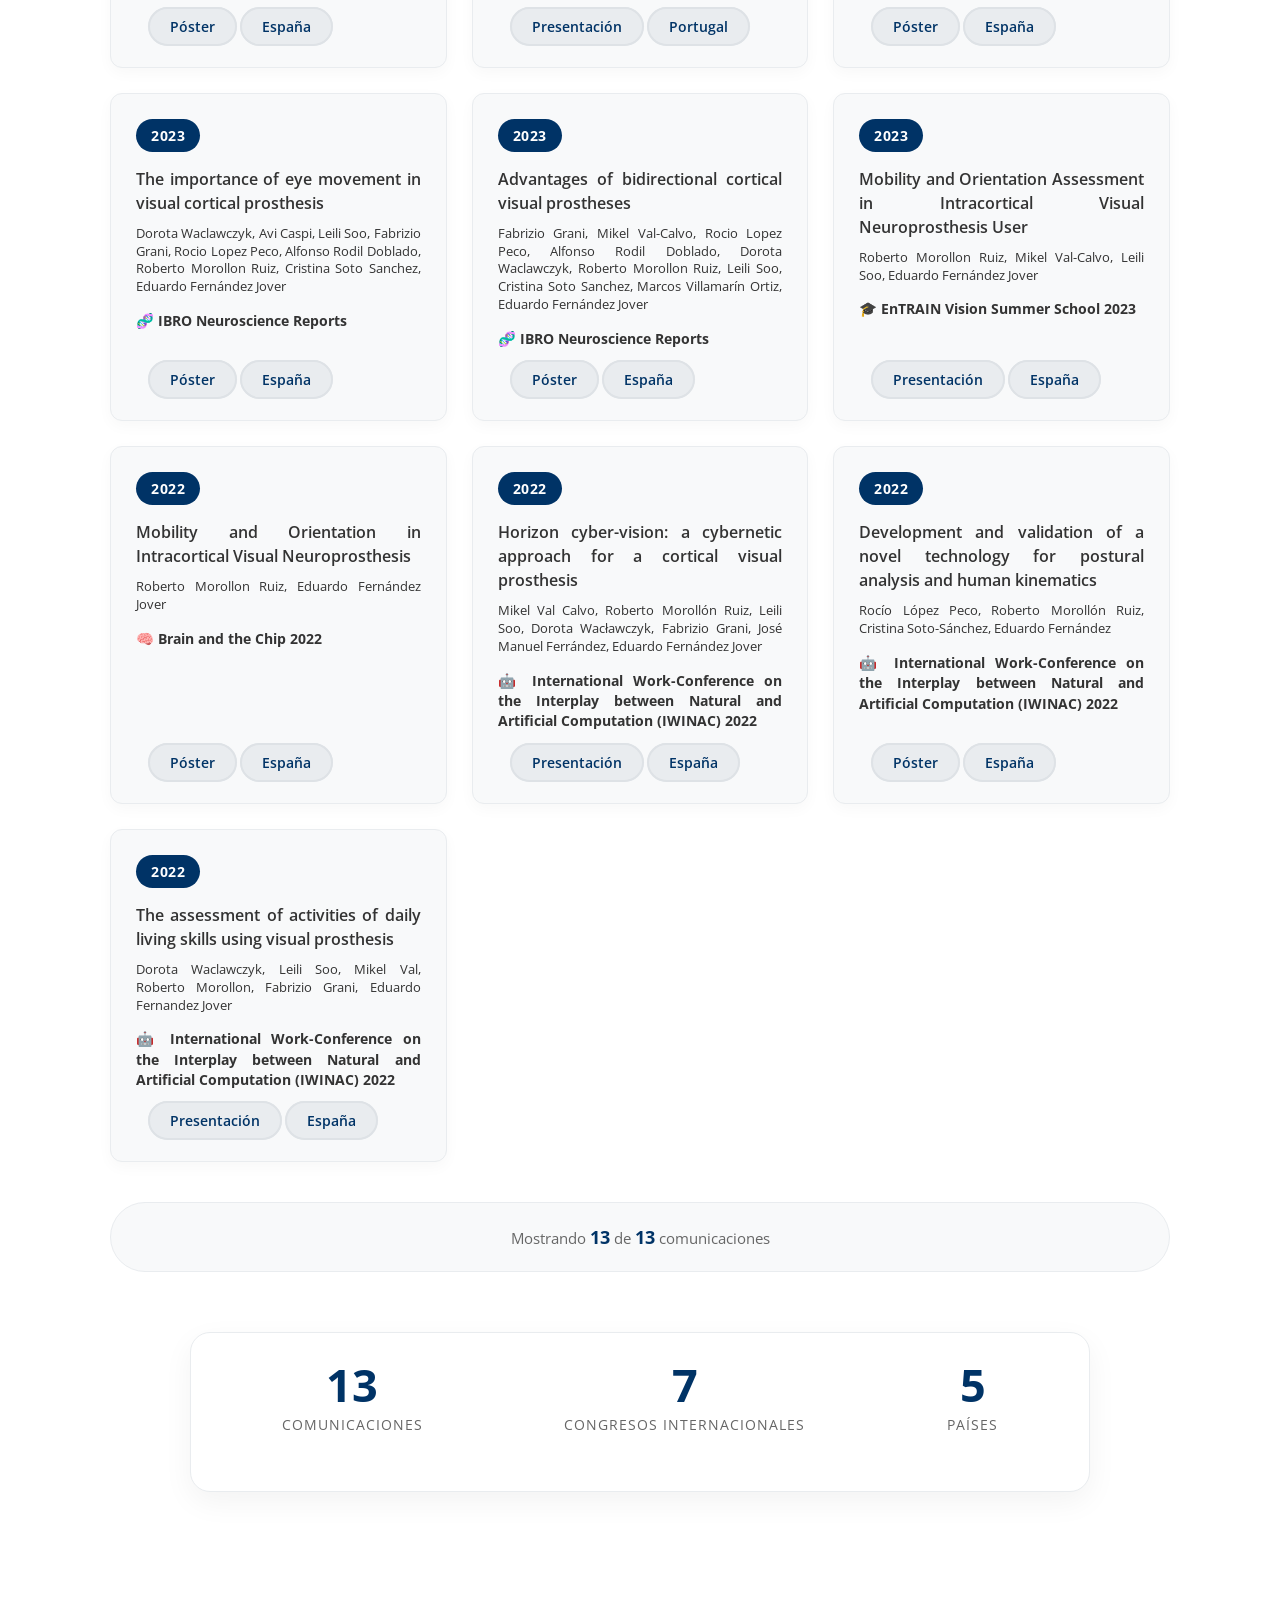
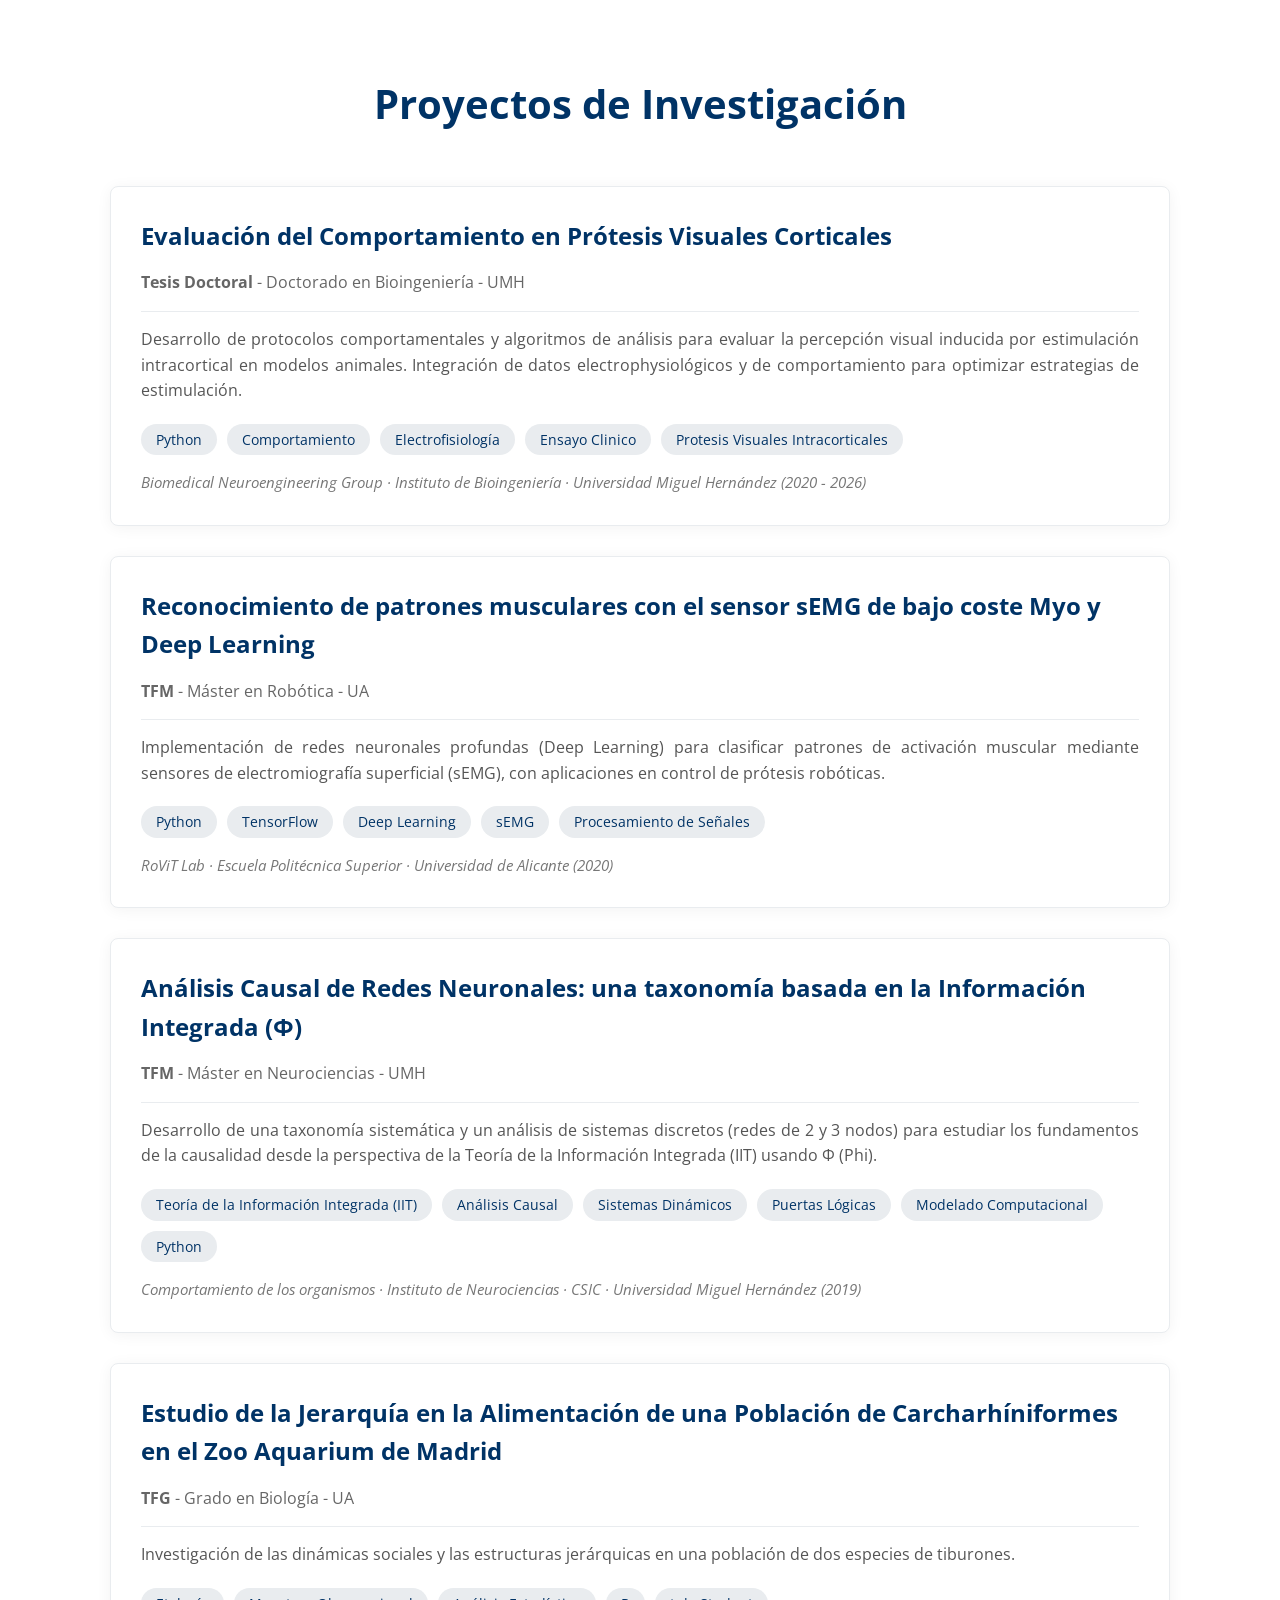
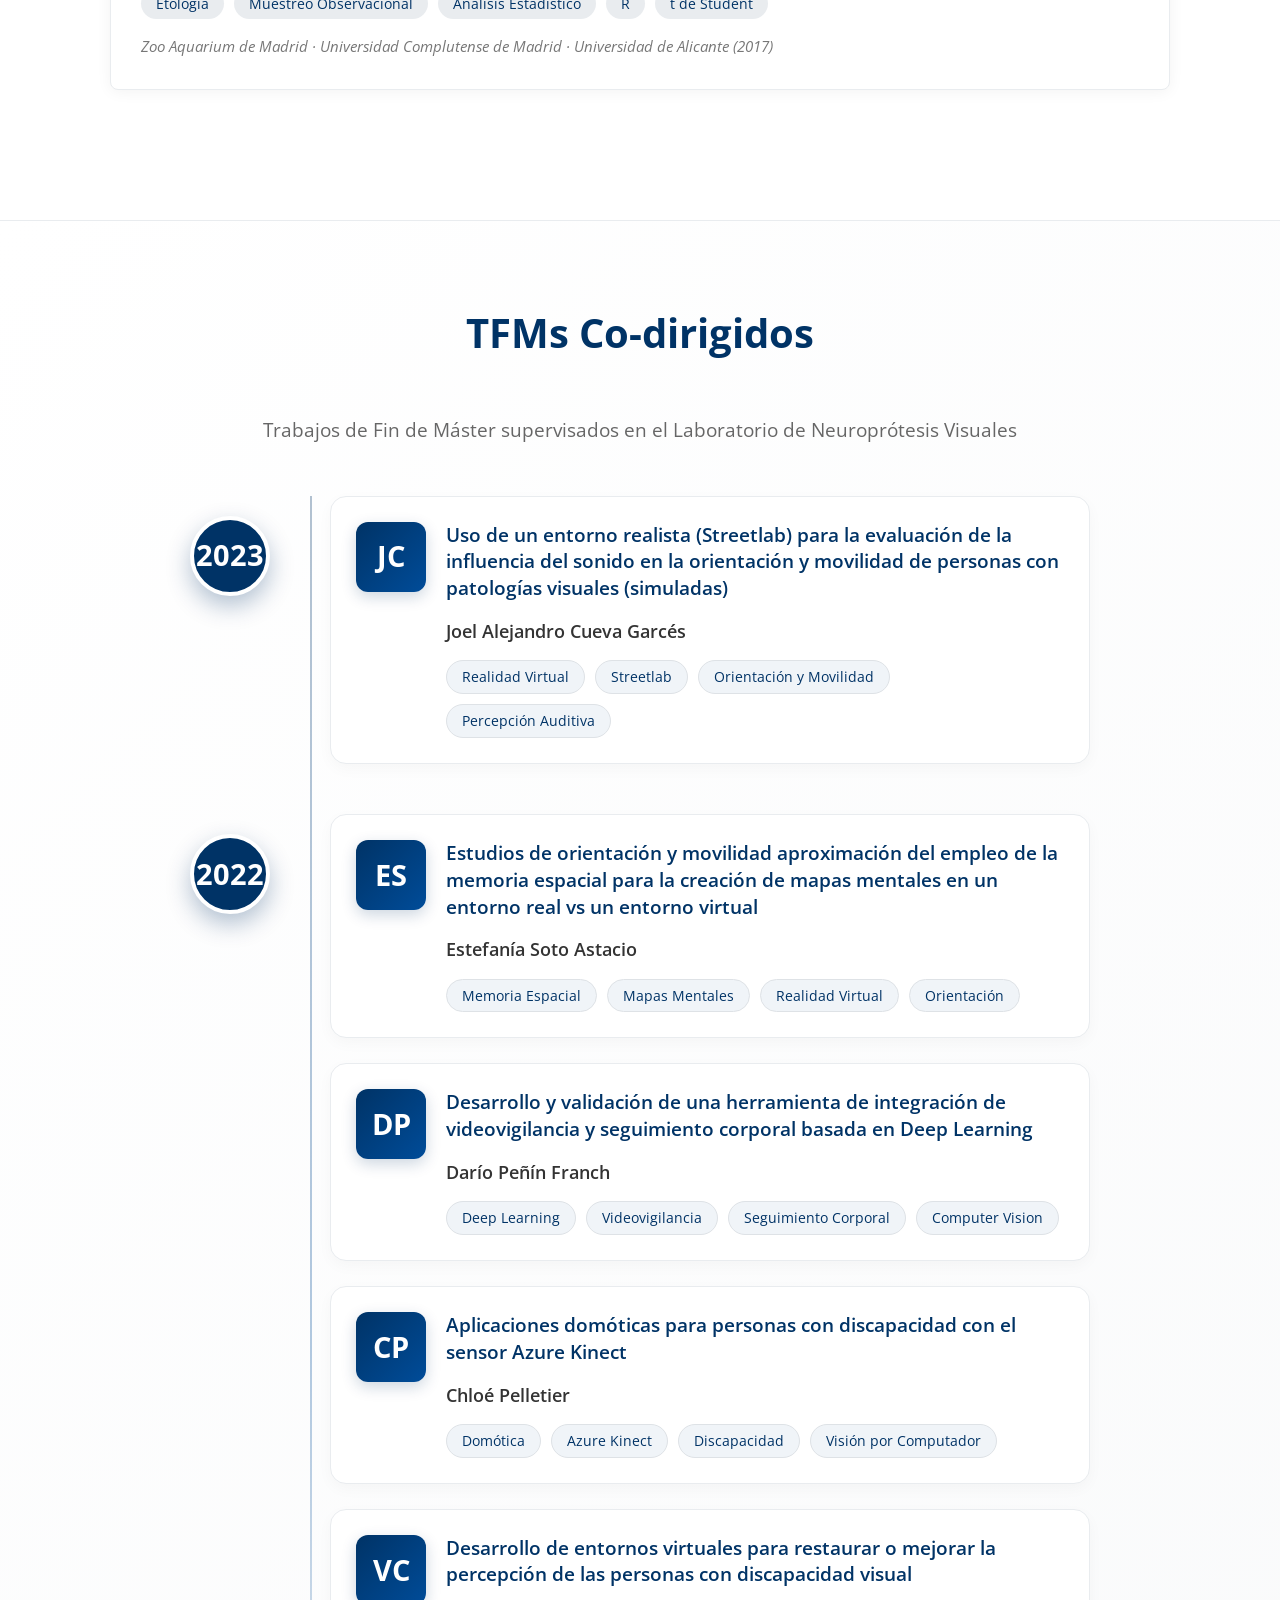
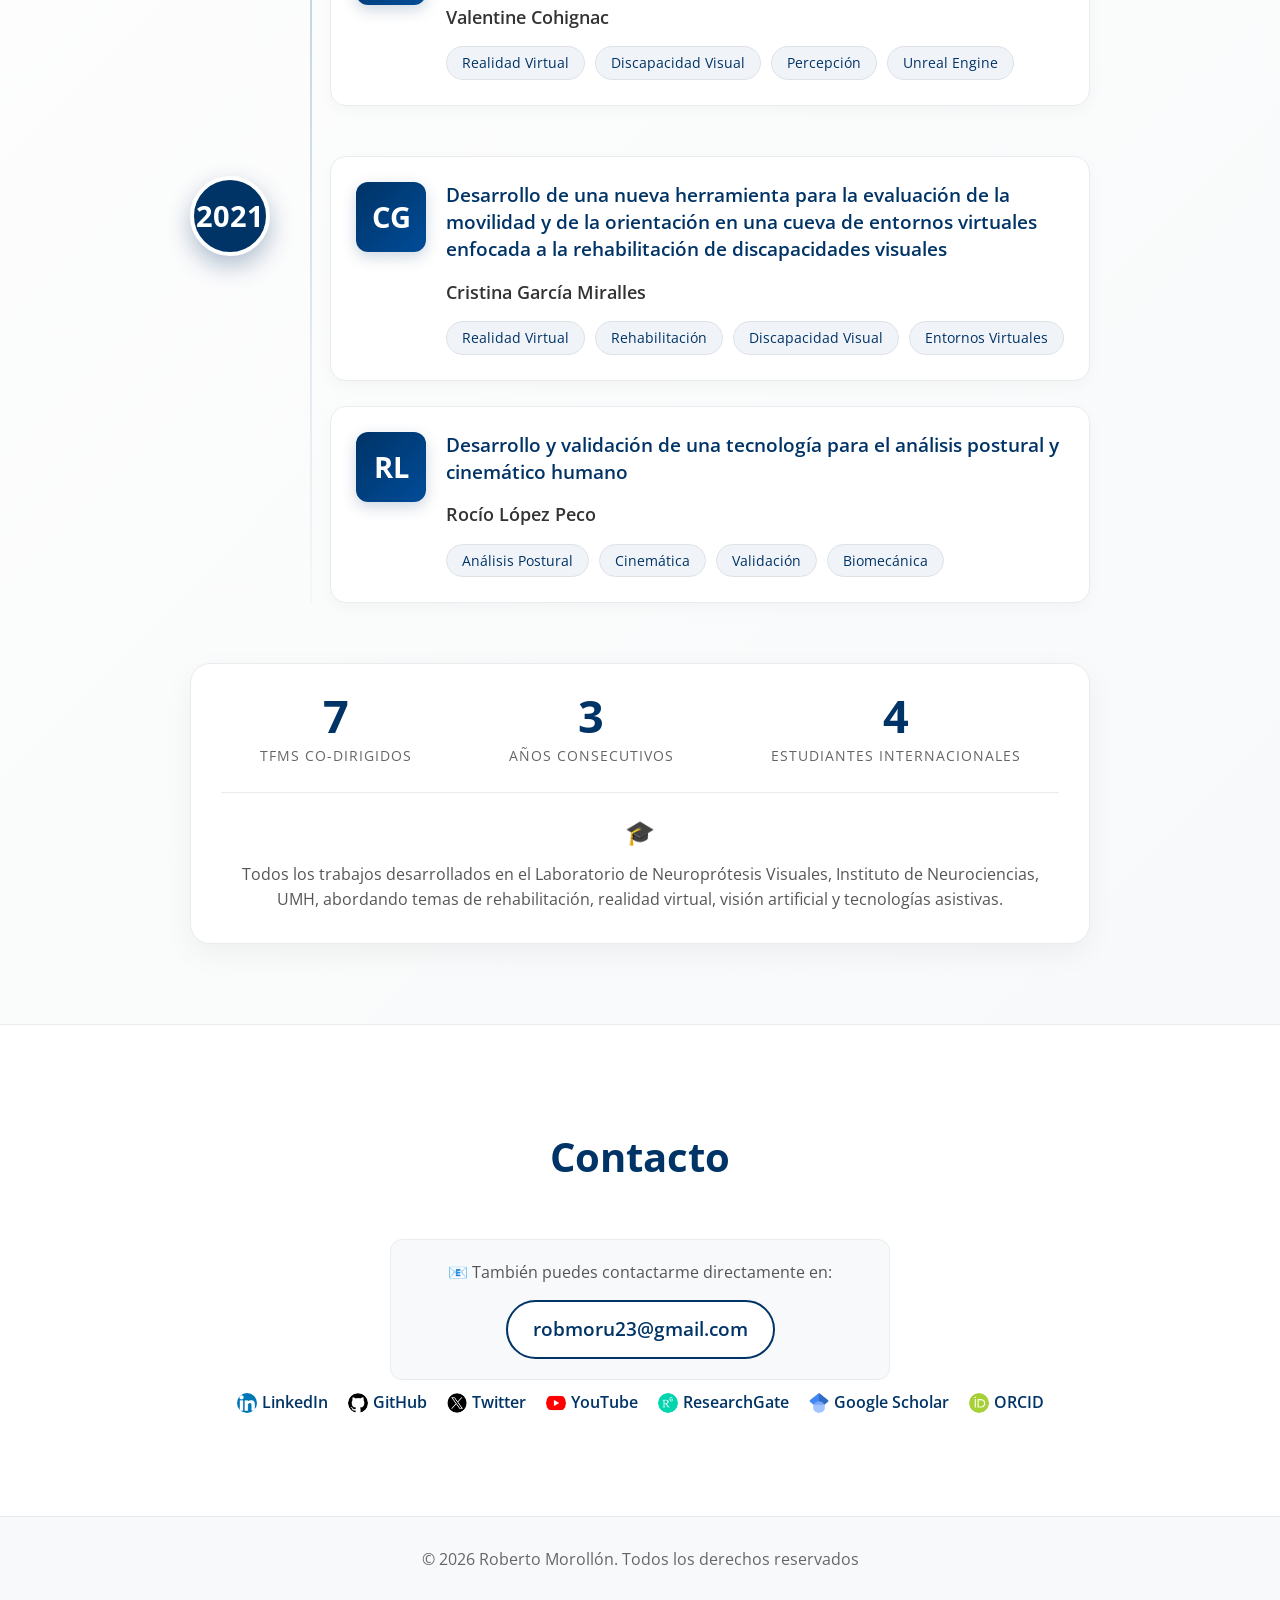
==== commit 0eb13921: "fix english" ====
--- a/index.html
+++ b/index.html
@@ -38,7 +38,7 @@
             <!-- Botón de idioma como parte del menú -->
             <li class="lang-menu-item">
                 <button id="lang-toggle" class="lang-toggle-btn">
-                    <img src="assets/icons/spain-flag.png" alt="Español" id="lang-flag" class="lang-flag">
+                    <img src="assets/icons/spain_flag.png" alt="Español" id="lang-flag" class="lang-flag">
                     <span id="lang-text">ES</span>
                 </button>
             </li>
--- a/css/style.css
+++ b/css/style.css
@@ -2022,4 +2022,62 @@
         width: 24px;
         height: 24px;
     }
+}
+
+/* ===== CORRECCIÓN TAMAÑO BANDERAS ===== */
+.lang-flag {
+    width: 20px !important;
+    height: 20px !important;
+    object-fit: cover !important;
+    border-radius: 3px !important;
+    display: inline-block !important;
+}
+
+.lang-toggle-btn {
+    display: flex !important;
+    align-items: center !important;
+    gap: 8px !important;
+    background: none !important;
+    border: 1px solid rgba(255, 255, 255, 0.3) !important;
+    color: #fff !important;
+    padding: 6px 12px !important;
+    border-radius: 30px !important;
+    font-size: 0.85rem !important;
+    font-weight: 600 !important;
+    cursor: pointer !important;
+    transition: all 0.3s ease !important;
+    font-family: inherit !important;
+    background-color: rgba(255, 255, 255, 0.1) !important;
+    line-height: 1 !important;
+}
+
+/* En móvil */
+@media (max-width: 768px) {
+    .lang-flag {
+        width: 22px !important;
+        height: 22px !important;
+    }
+    
+    .lang-toggle-btn {
+        padding: 8px 16px !important;
+        font-size: 0.9rem !important;
+    }
+}
+
+/* Asegurar que todos los iconos tengan tamaño adecuado */
+.icon-photo,
+.lang-flag,
+.contact-links img {
+    width: 20px;
+    height: 20px;
+    object-fit: contain;
+}
+
+/* Para móvil */
+@media (max-width: 768px) {
+    .icon-photo,
+    .lang-flag {
+        width: 18px;
+        height: 18px;
+    }
 }
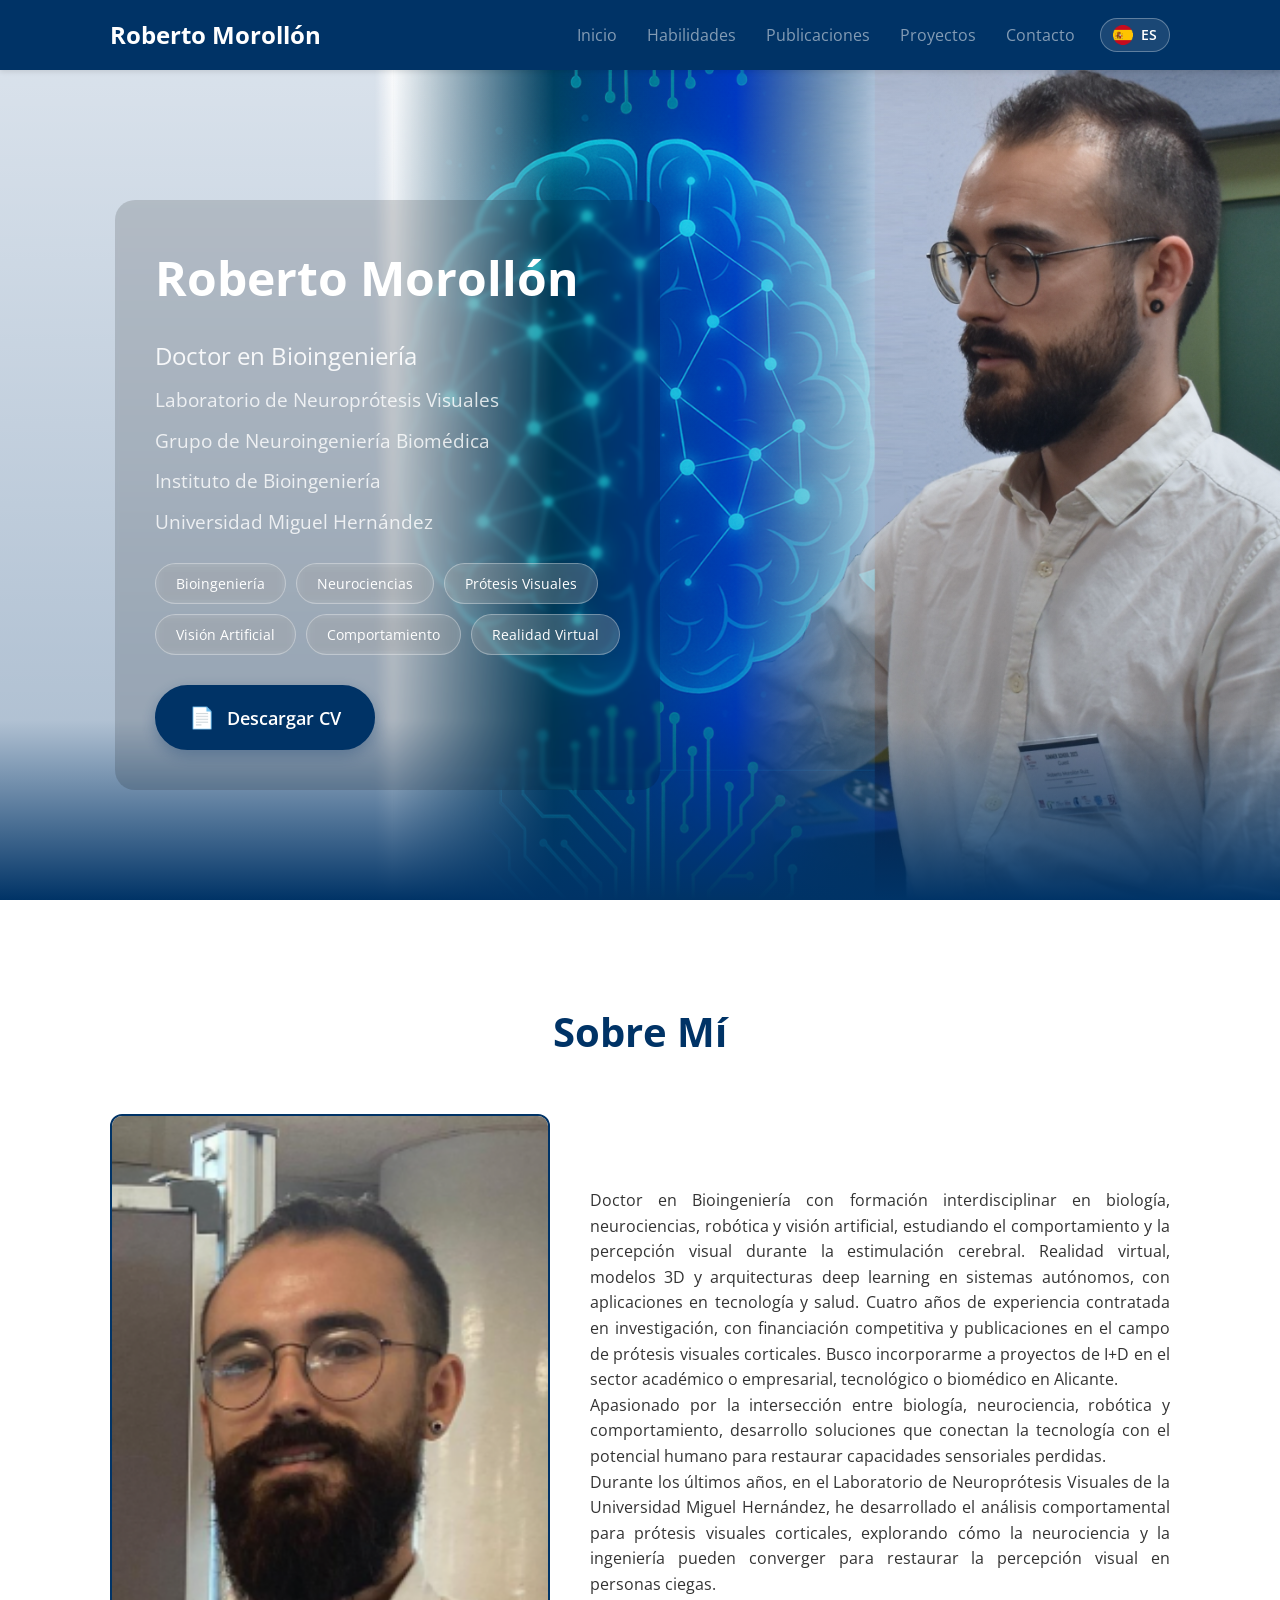
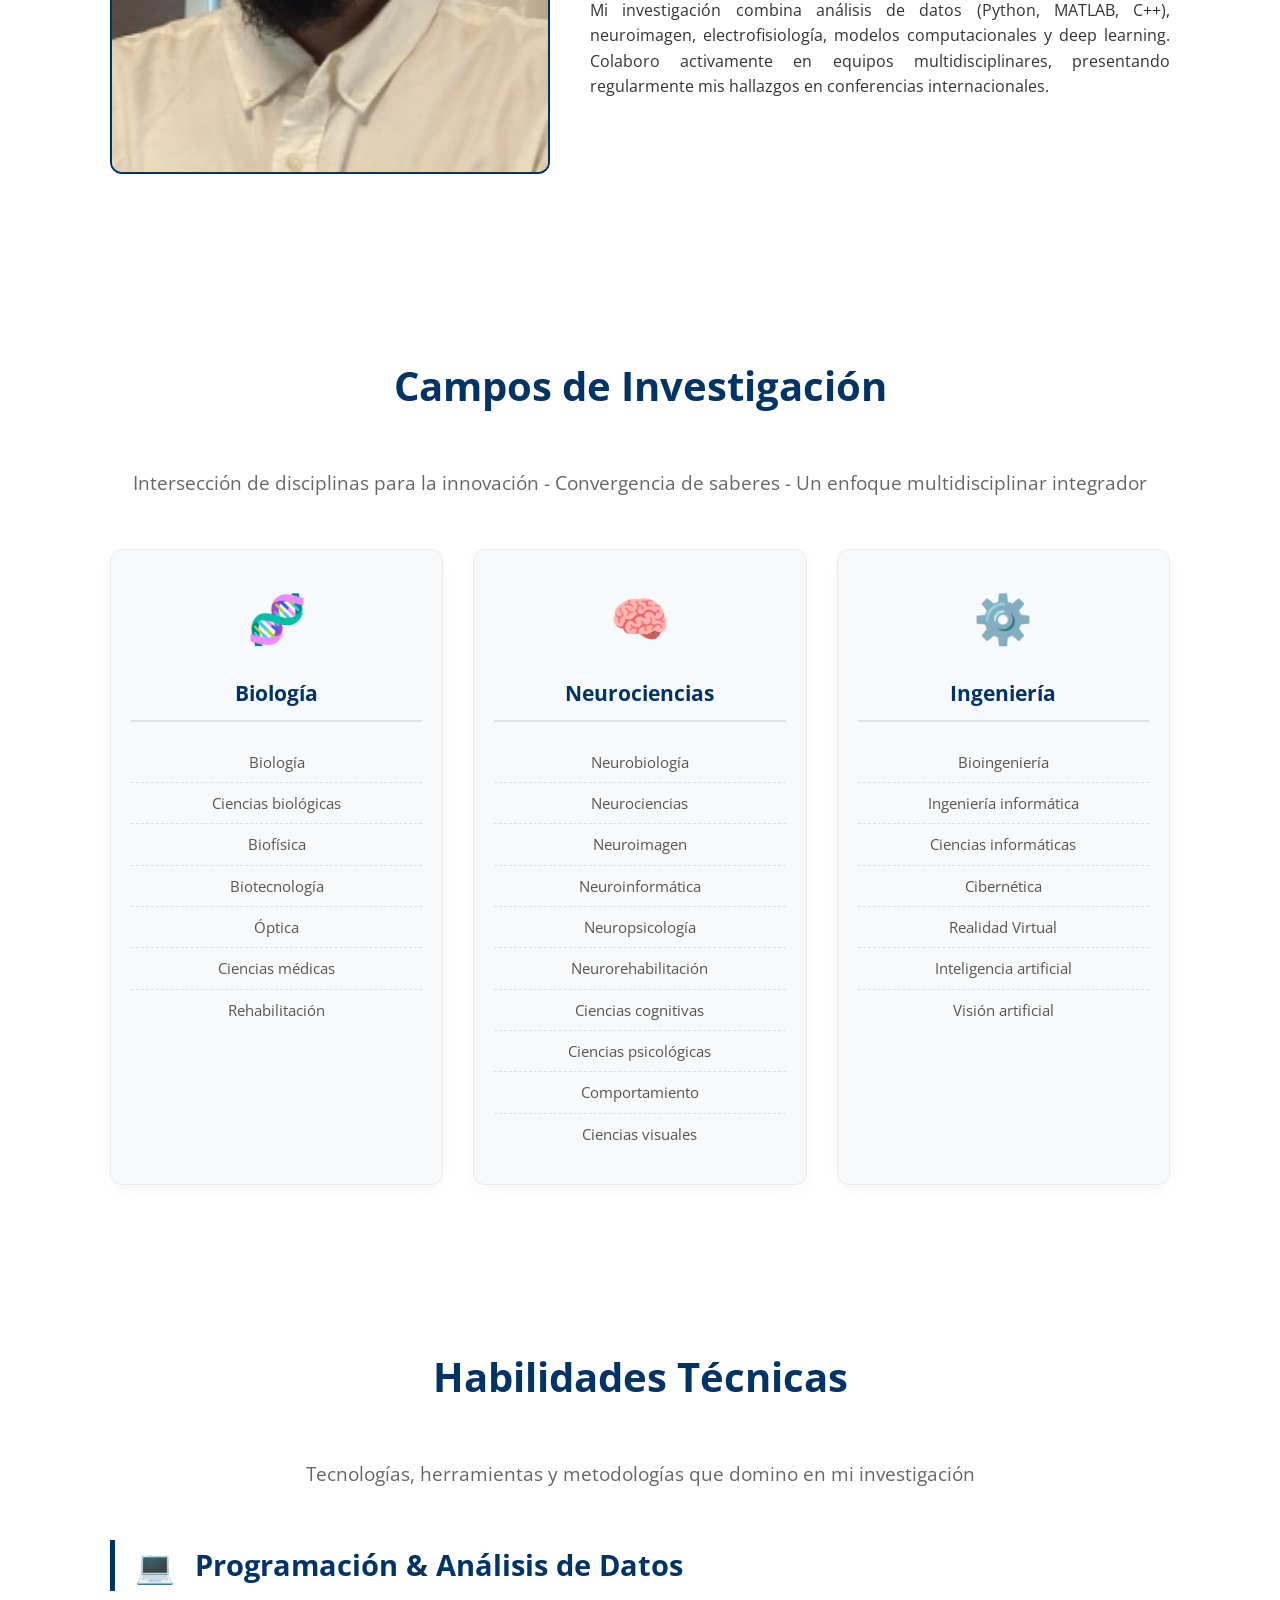
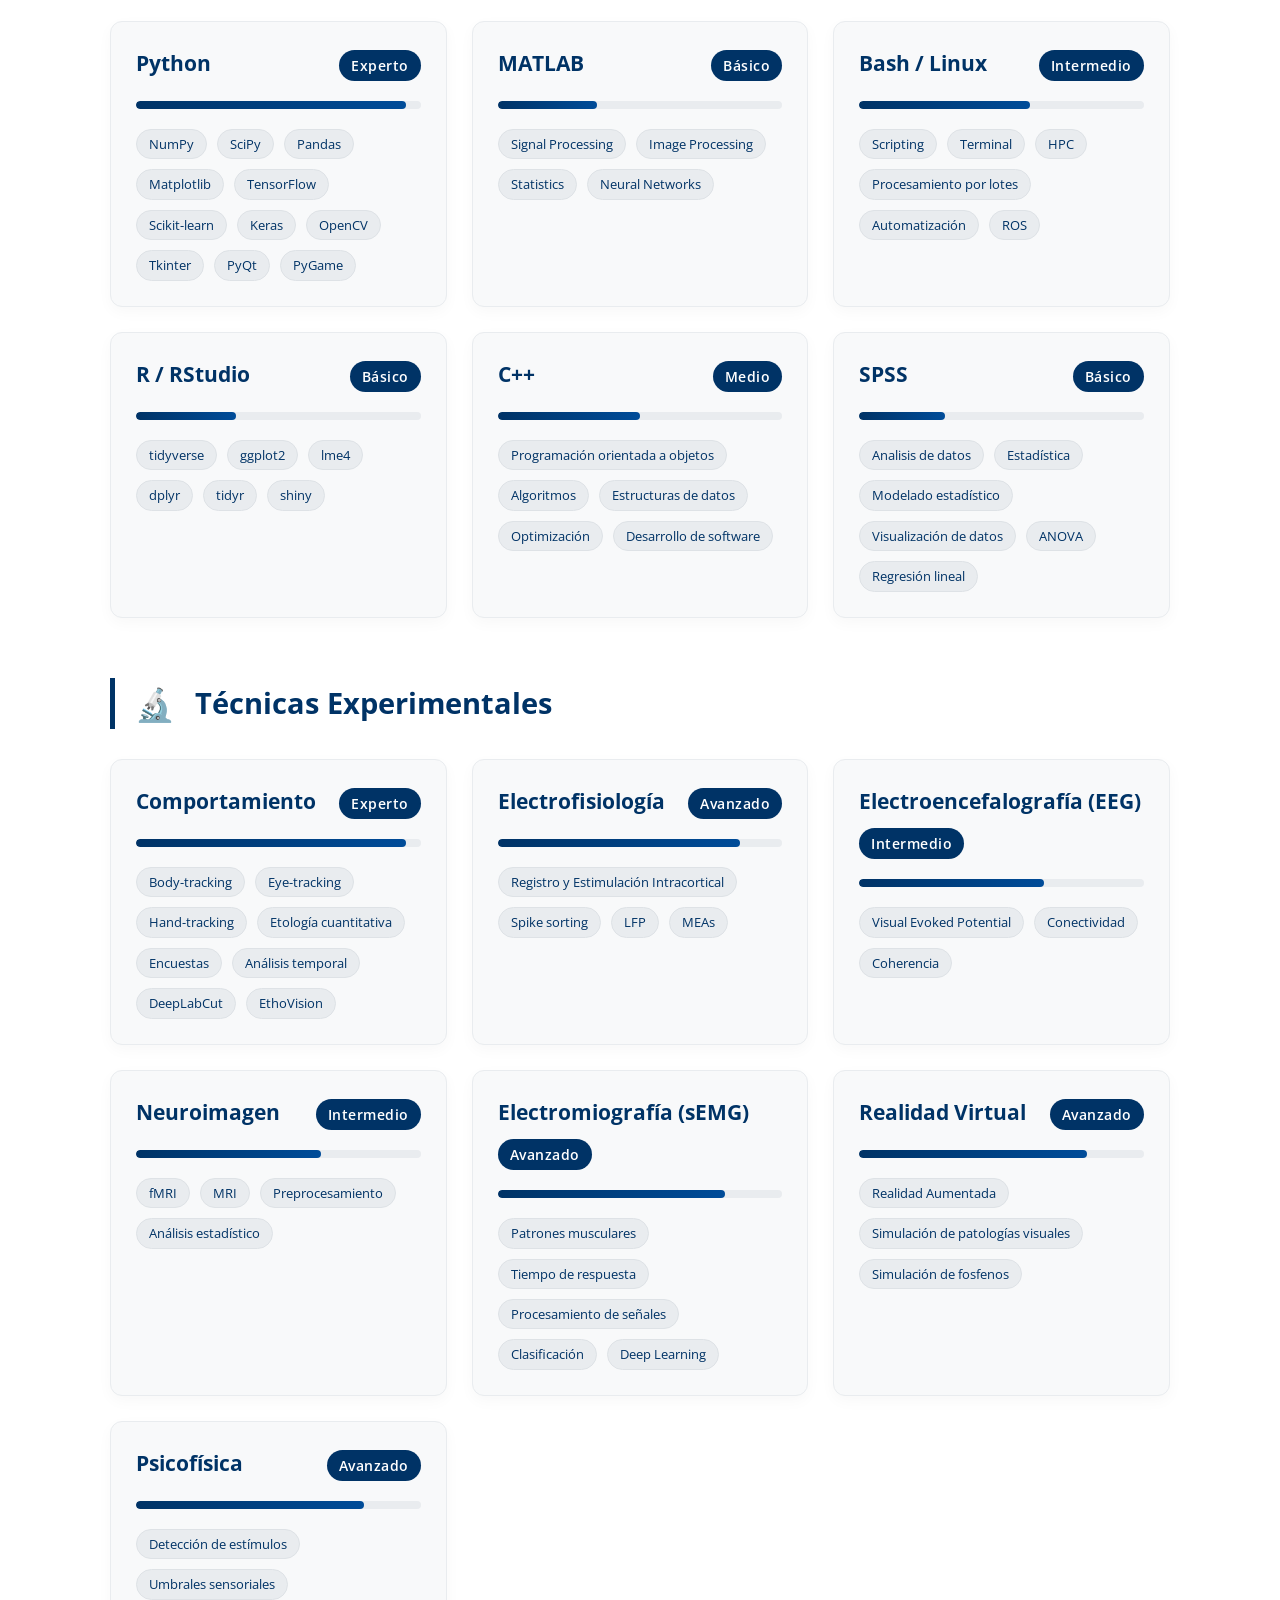
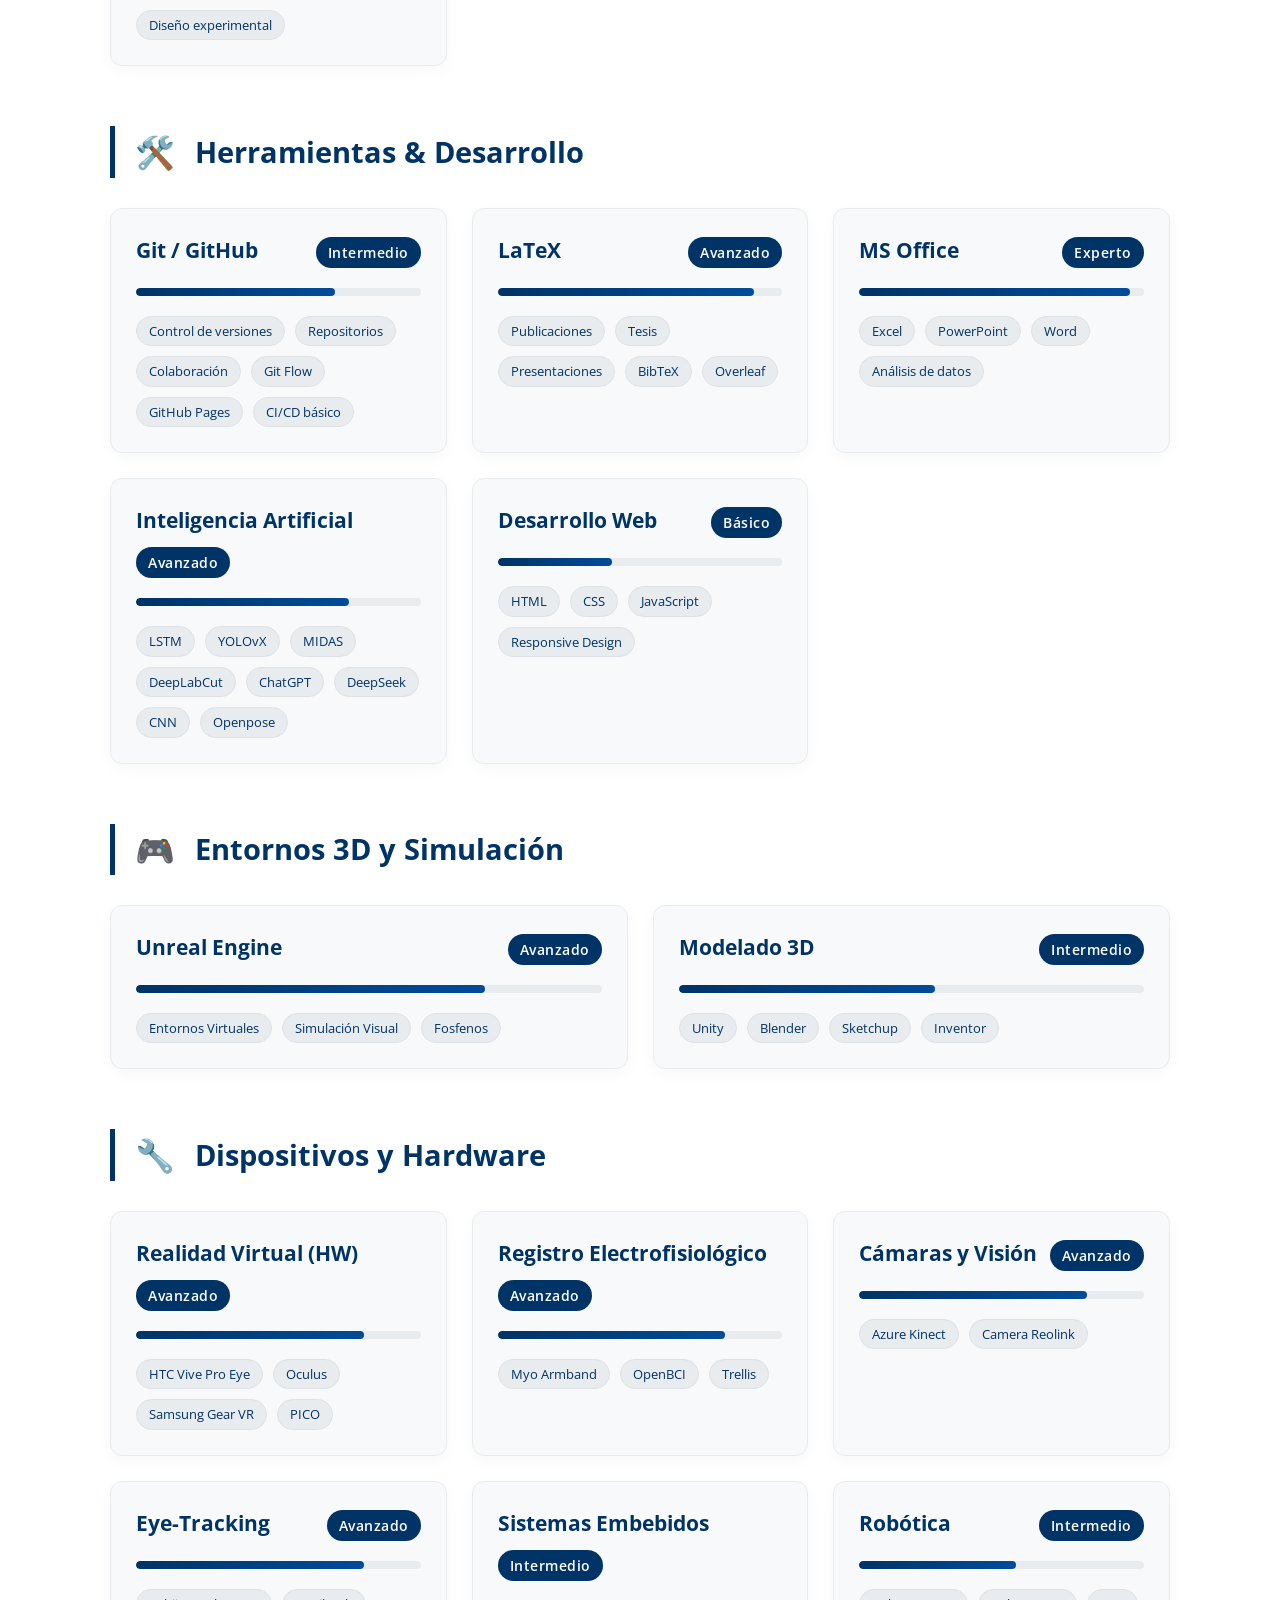
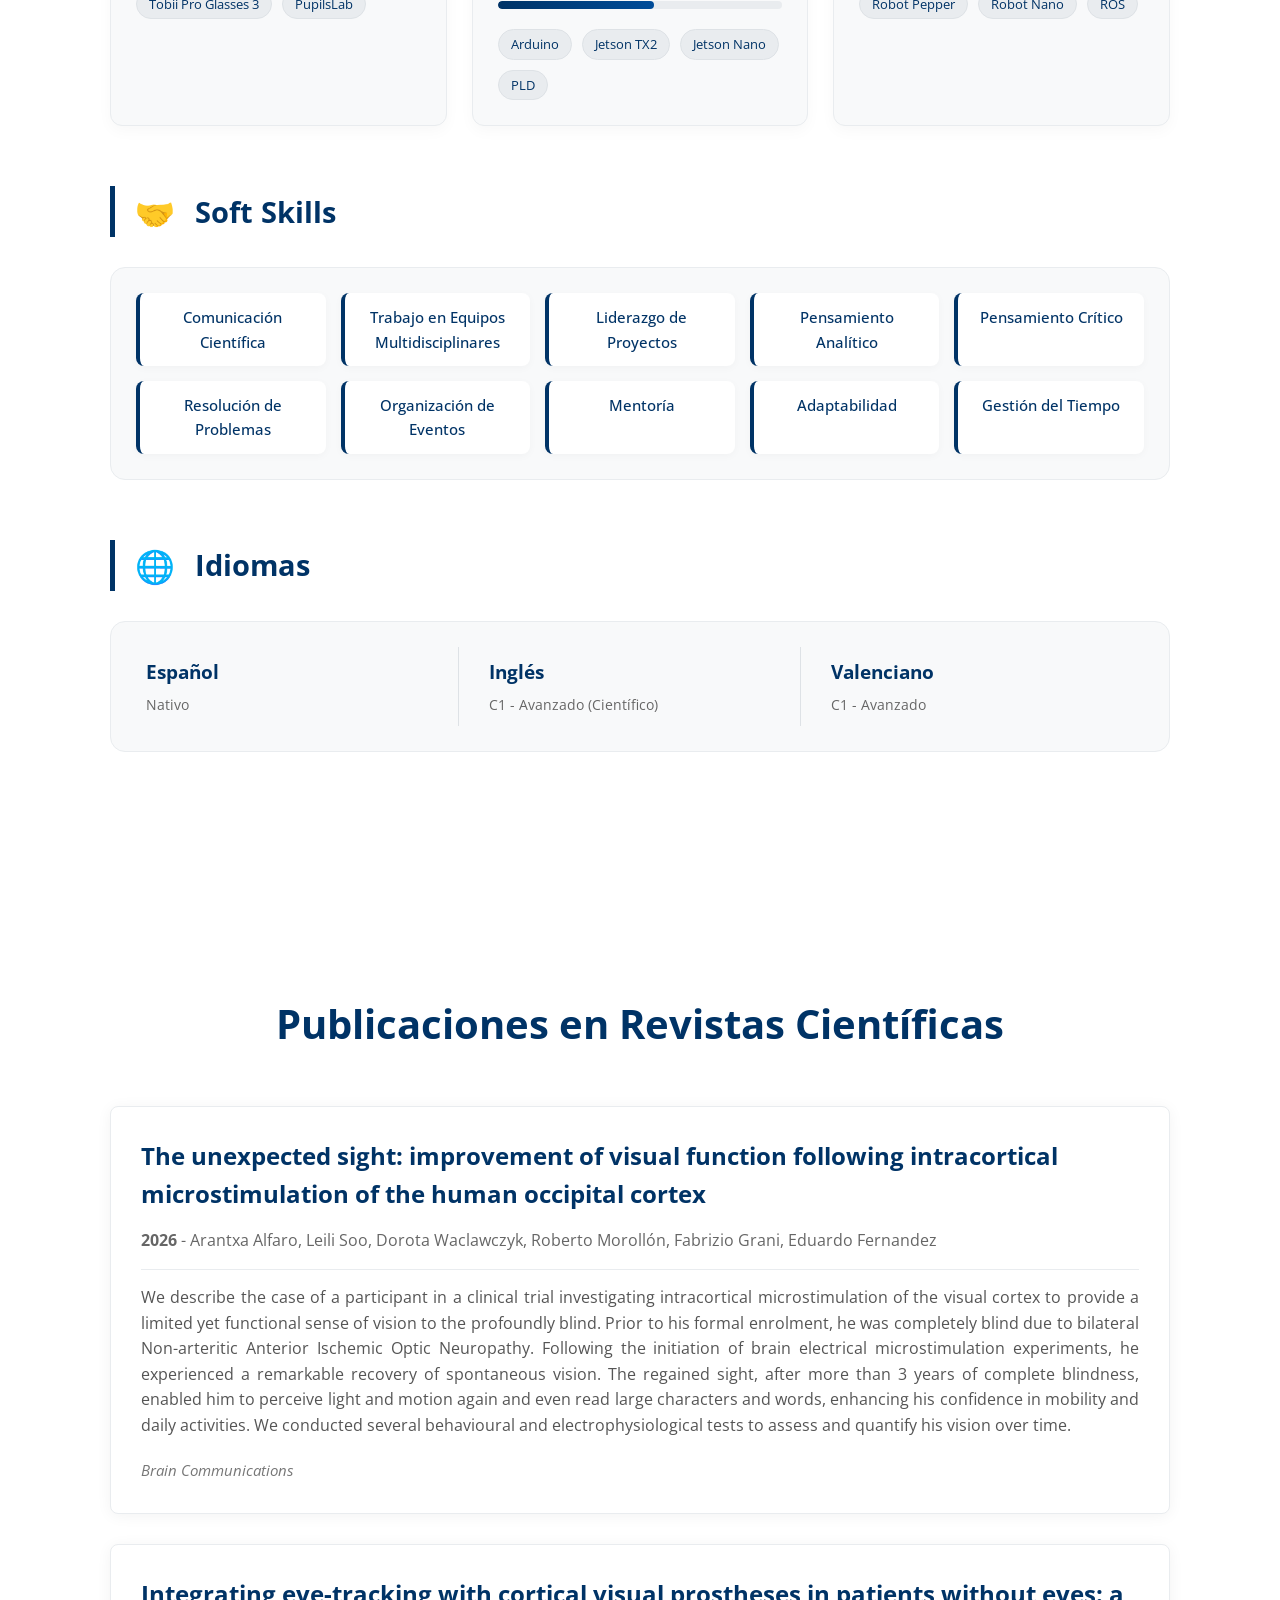
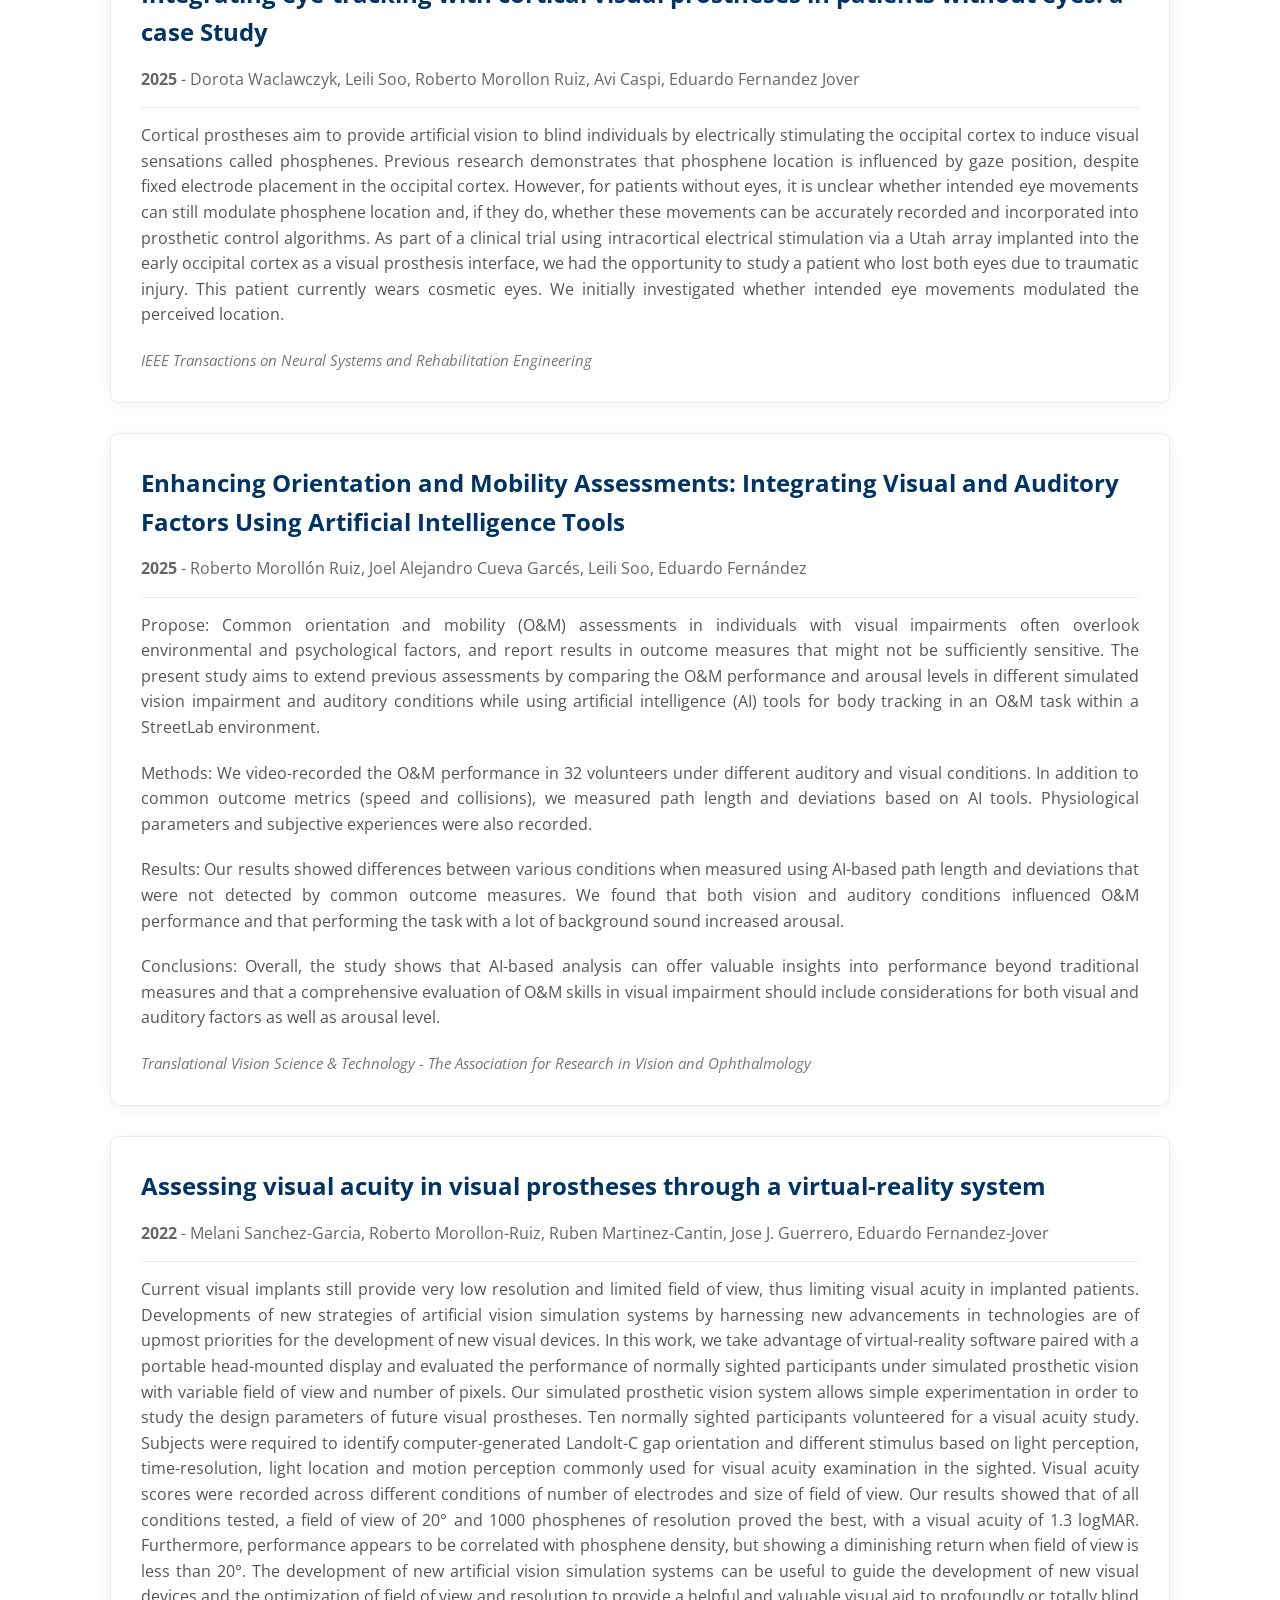
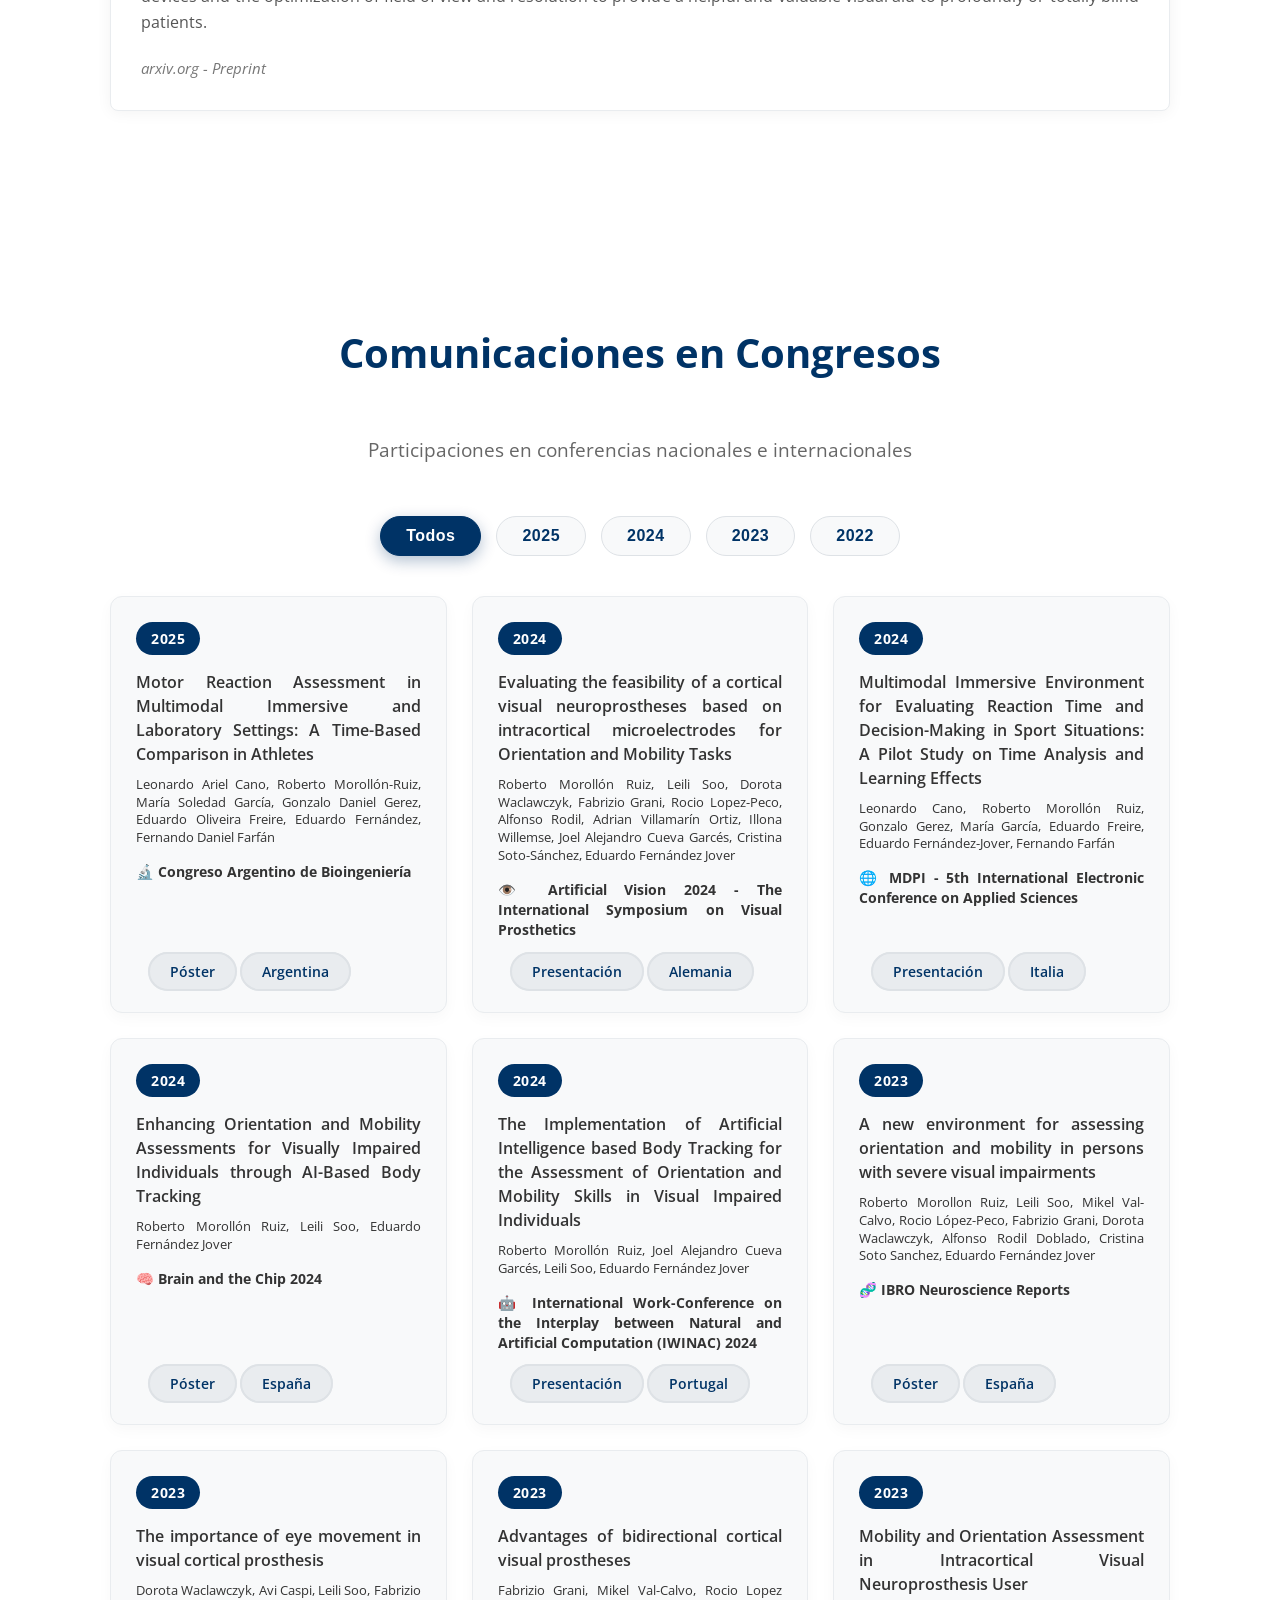
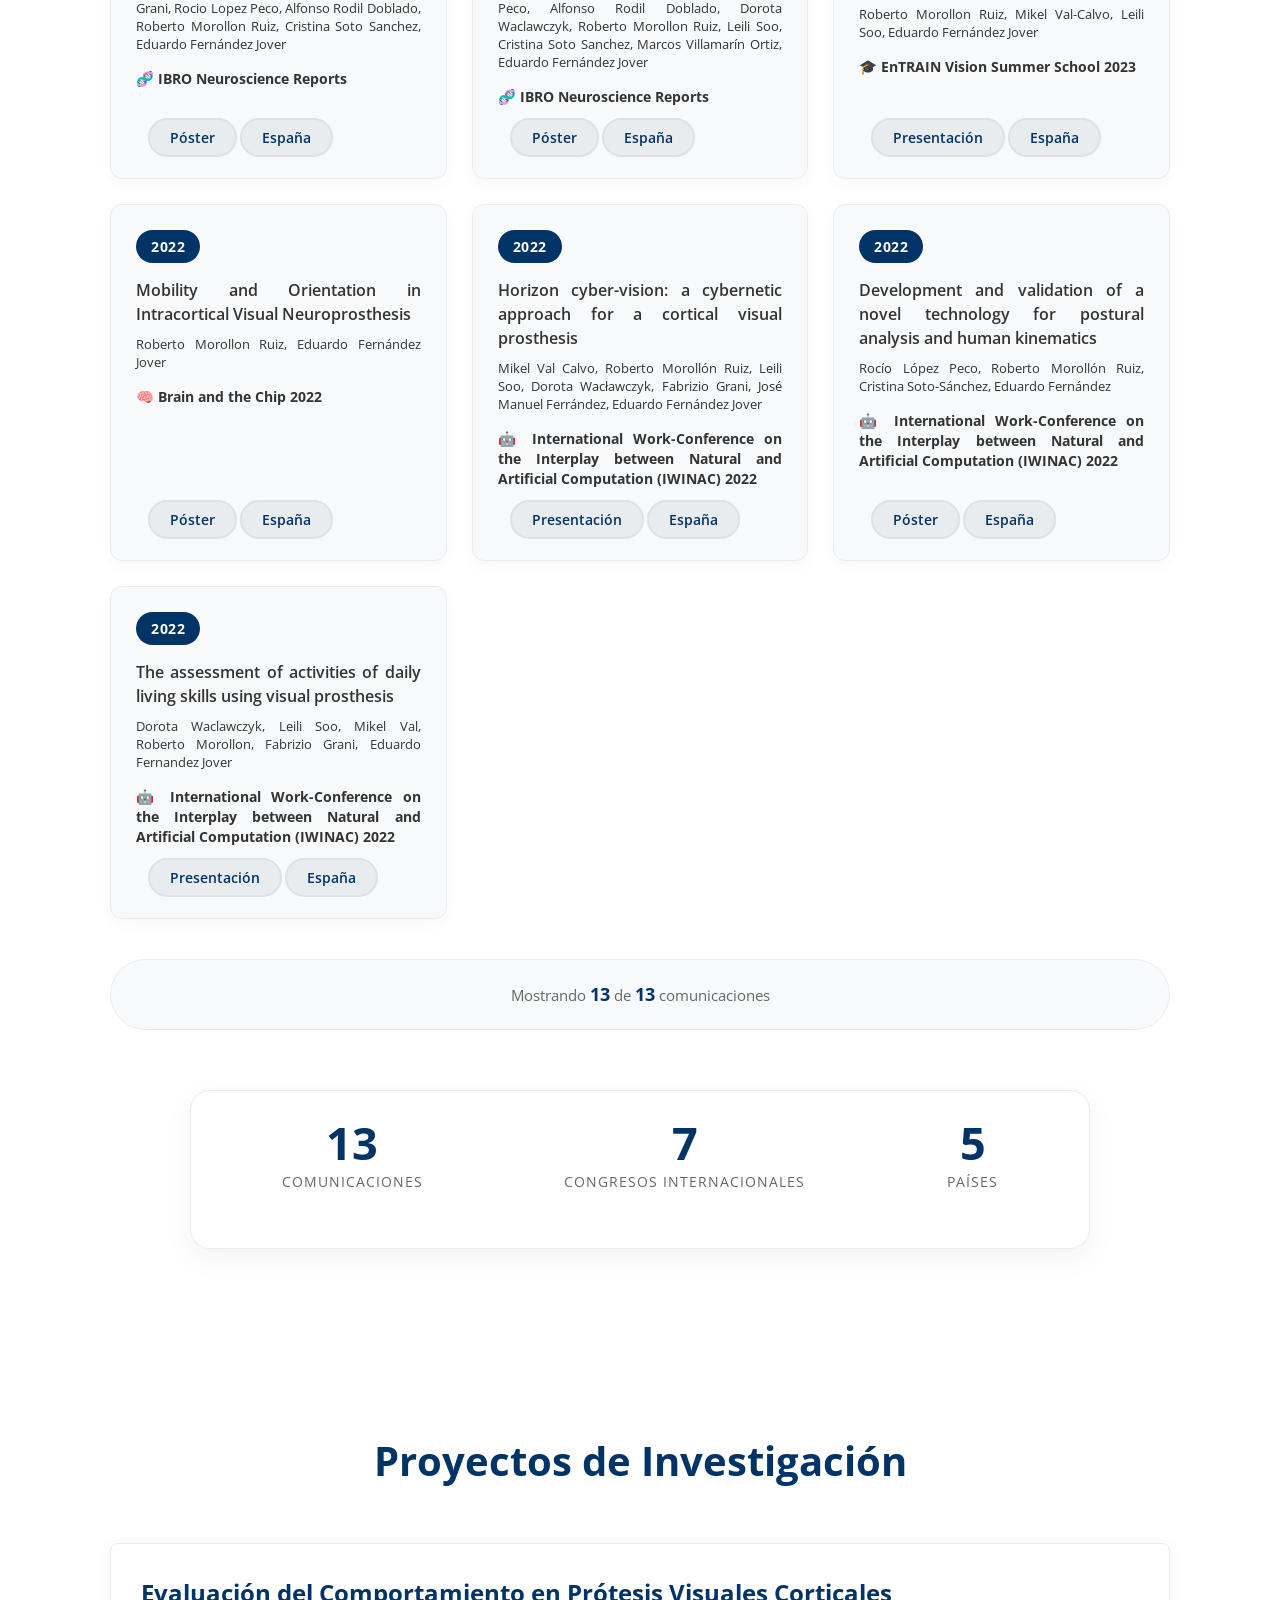
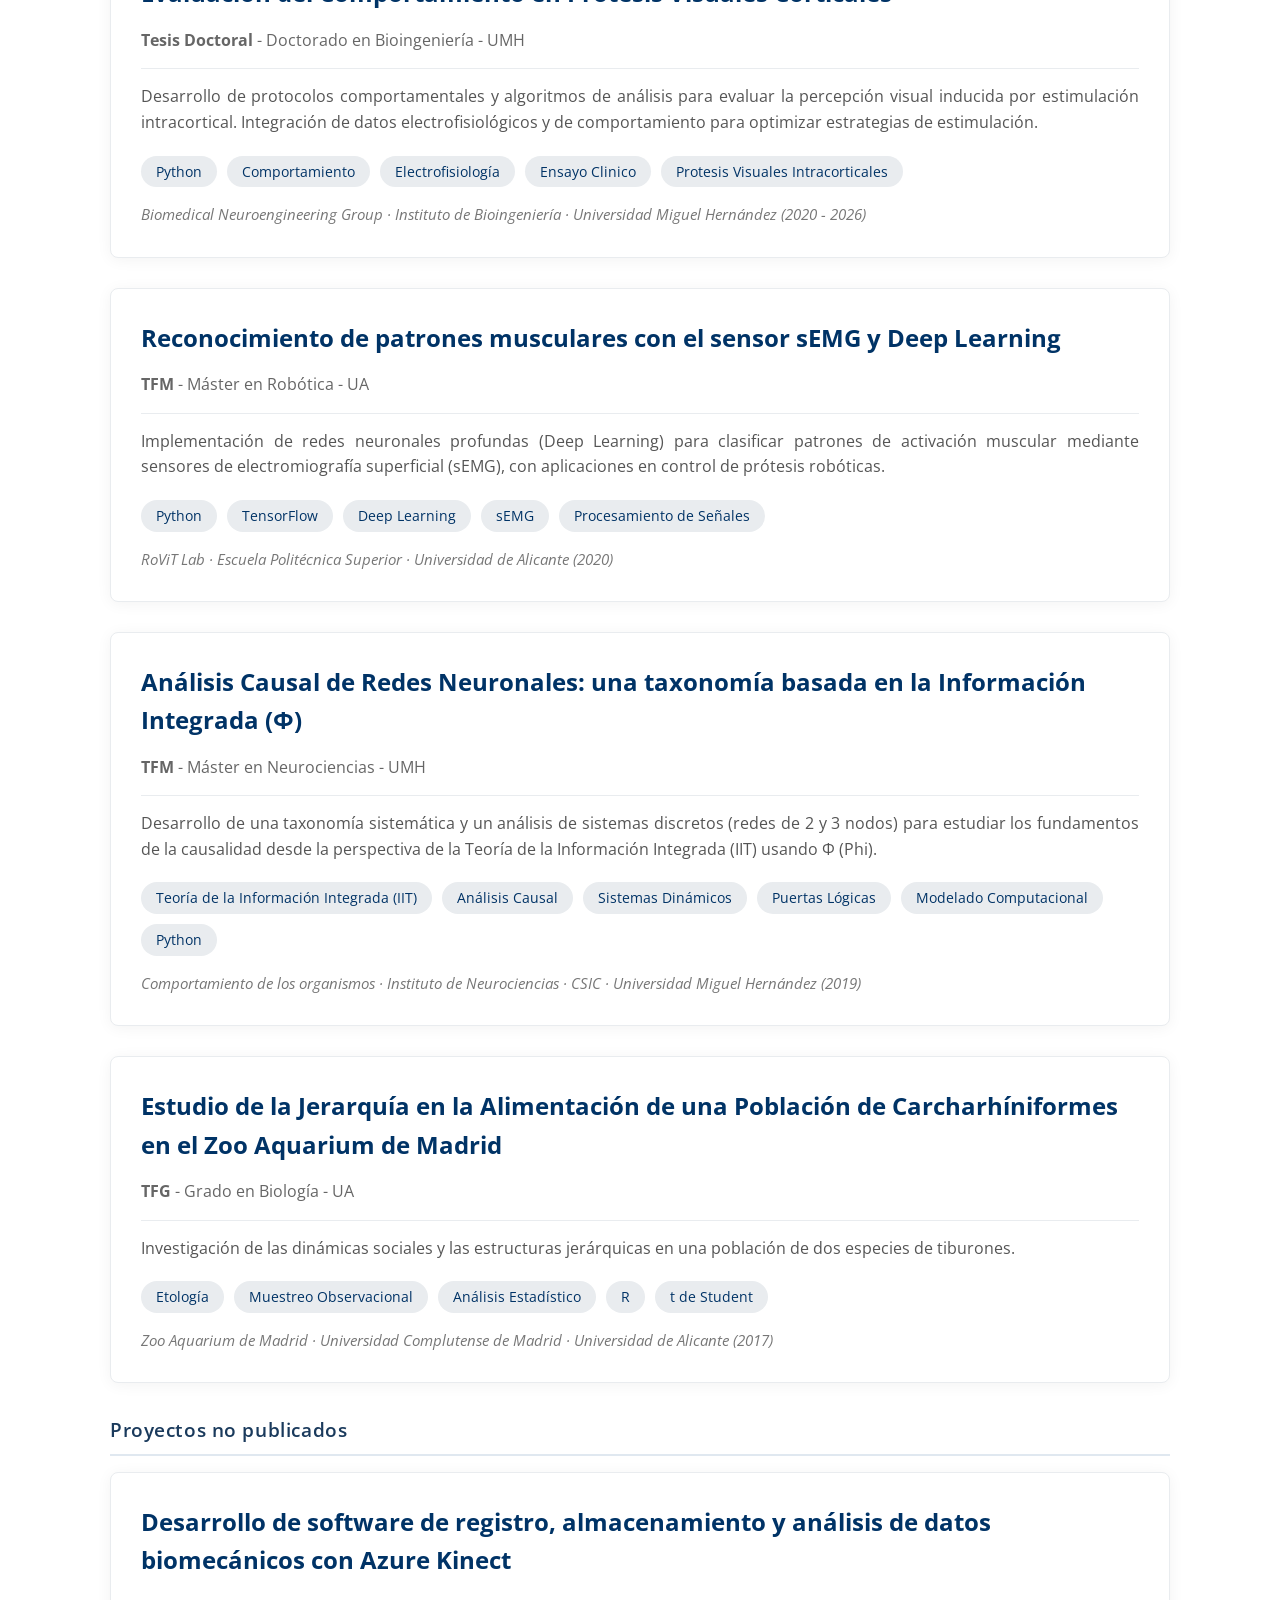
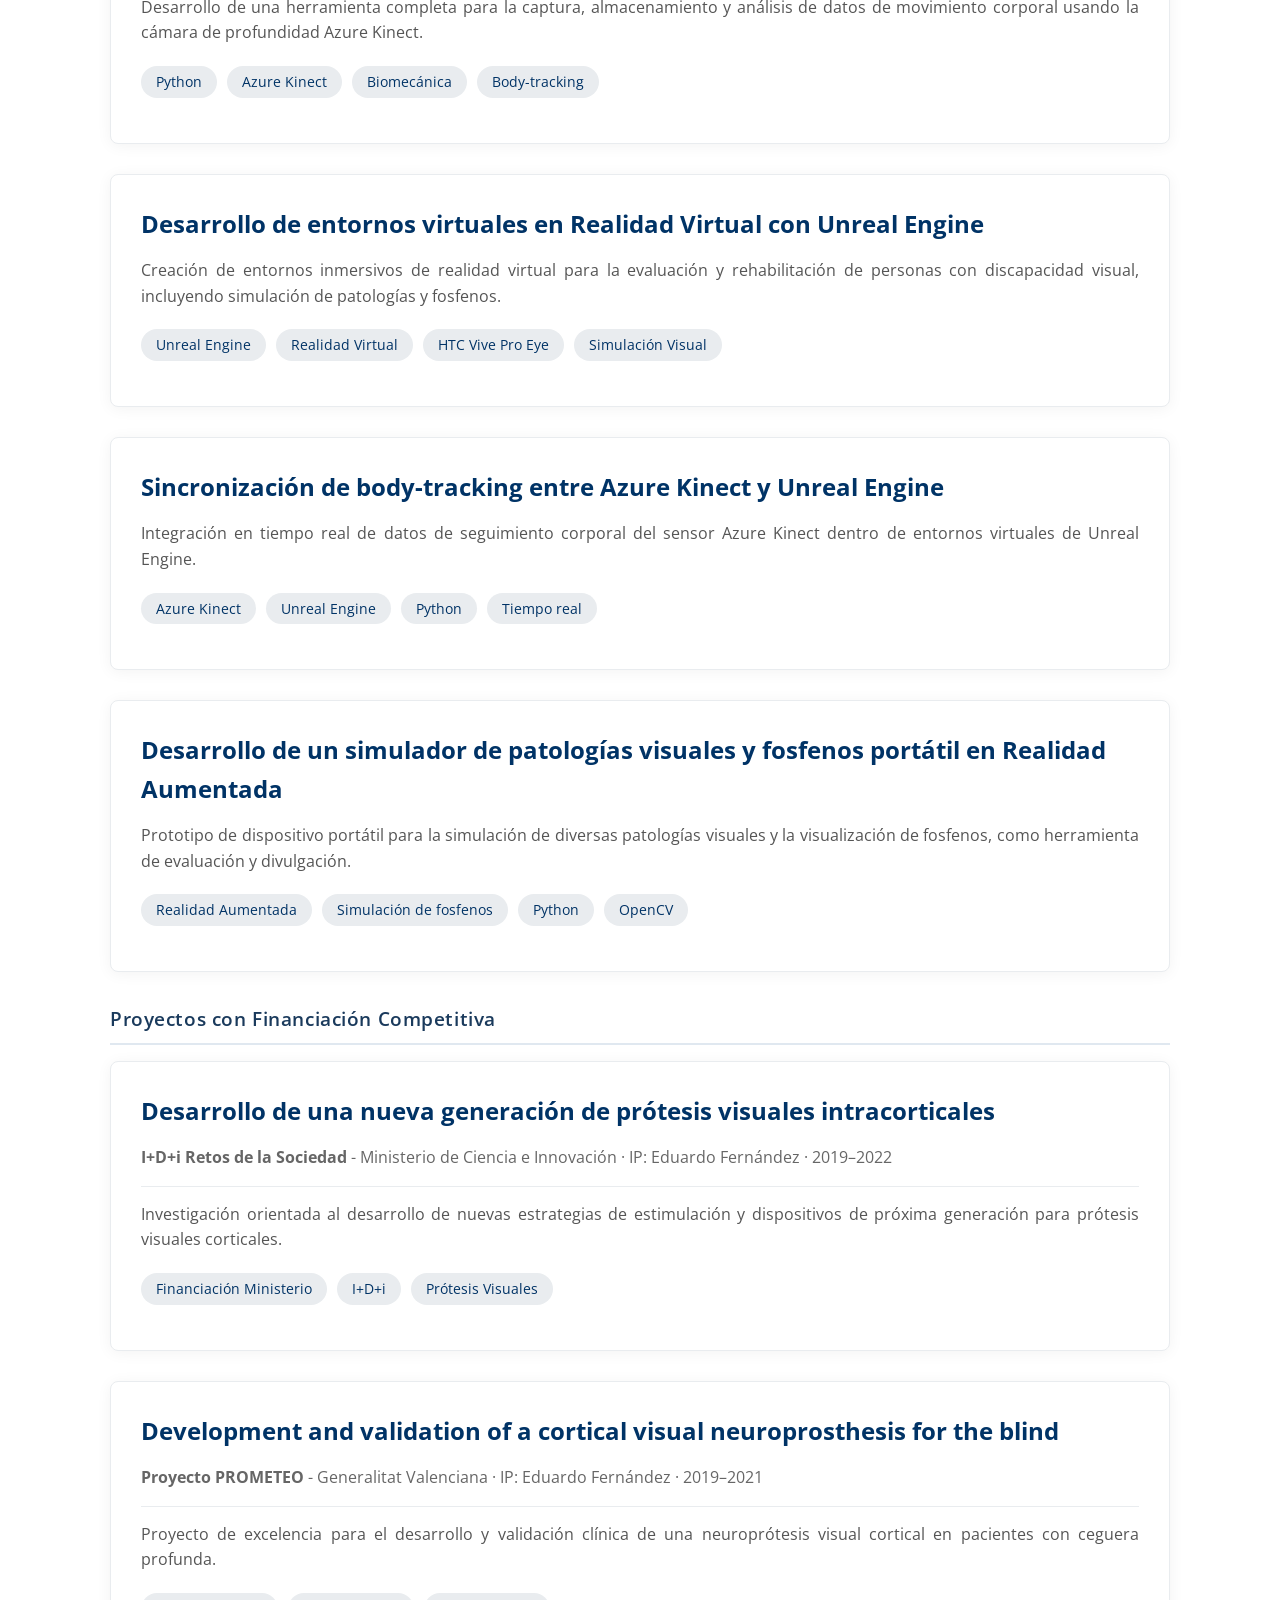
==== commit 5e4ffb32: "update" ====
--- a/index.html
+++ b/index.html
@@ -15,6 +15,17 @@
     <link href="https://fonts.googleapis.com/css2?family=Open+Sans:wght@300;400;600;700&display=swap" rel="stylesheet">
     <!-- favicon -->
     <link rel="icon" type="image/png" href="assets/images/icon_face.png">
+    <style>
+        .subsection-title {
+            font-size: 1.2rem;
+            font-weight: 600;
+            color: #1a3a5c;
+            margin: 2rem 0 1rem 0;
+            padding-bottom: 0.5rem;
+            border-bottom: 2px solid #e0e8f0;
+            letter-spacing: 0.03em;
+        }
+    </style>
 </head>
 <body>
     <!-- Menú de navegación -->
@@ -77,7 +88,6 @@
                     </a>
                 </div>
             </div>
-            <!-- Eliminamos el hero-image independiente -->
         </div>
     </section>
 
@@ -90,7 +100,7 @@
                     <img src="assets/images/profile-photo.png" loading="lazy" alt="Foto de perfil" class="profile-photo">
                 </div>                
                 <div class="about-text">
-                    <p>Doctor en Bioingeniería con formación interdisciplinar en neurociencia, robótica y visión artificial. Cuatro años de experiencia contratada en investigación, con financiación competitiva y publicaciones en el campo de prótesis visuales corticales. Busco incorporarme a proyectos de I+D en el sector académico o empresarial, aportando un perfil híbrido que combina conocimiento biológico con herramientas de deep learning, visión por computadora y robótica.</p>
+                    <p>Doctor en Bioingeniería con formación interdisciplinar en biología, neurociencias, robótica y visión artificial, estudiando el comportamiento y la percepción visual durante la estimulación cerebral. Realidad virtual, modelos 3D y arquitecturas deep learning en sistemas autónomos, con aplicaciones en tecnología y salud. Cuatro años de experiencia contratada en investigación, con financiación competitiva y publicaciones en el campo de prótesis visuales corticales. Busco incorporarme a proyectos de I+D en el sector académico o empresarial, tecnológico o biomédico en Alicante.</p>
                     <p>Apasionado por la intersección entre biología, neurociencia, robótica y comportamiento, desarrollo soluciones que conectan la tecnología con el potencial humano para restaurar capacidades sensoriales perdidas.</p>
                     <p>Durante los últimos años, en el Laboratorio de Neuroprótesis Visuales de la Universidad Miguel Hernández, he desarrollado el análisis comportamental para prótesis visuales corticales, explorando cómo la neurociencia y la ingeniería pueden converger para restaurar la percepción visual en personas ciegas.</p>
                     <p>Mi investigación combina análisis de datos (Python, MATLAB, C++), neuroimagen, electrofisiología, modelos computacionales y deep learning. Colaboro activamente en equipos multidisciplinares, presentando regularmente mis hallazgos en conferencias internacionales.</p>
@@ -110,12 +120,13 @@
                     <div class="card-icon">🧬</div>
                     <h3>Biología</h3>
                     <ul class="field-list">
-                        <li>Ciencias de la vida</li>
-                        <li>Ciencias de la salud</li>
+                        <li>Biología</li>
+                        <li>Ciencias biológicas</li>
                         <li>Biofísica</li>
-                        <li>Biología celular</li>
+                        <li>Biotecnología</li>
                         <li>Óptica</li>
-                        <li>Electrofisiología</li>
+                        <li>Ciencias médicas</li>
+                        <li>Rehabilitación</li>
                     </ul>
                 </div>
                 
@@ -125,11 +136,15 @@
                     <h3>Neurociencias</h3>
                     <ul class="field-list">
                         <li>Neurobiología</li>
-                        <li>Cognición</li>
-                        <li>Percepción</li>
-                        <li>Psicología</li>
+                        <li>Neurociencias</li>
+                        <li>Neuroimagen</li>
+                        <li>Neuroinformática</li>
                         <li>Neuropsicología</li>
+                        <li>Neurorehabilitación</li>
+                        <li>Ciencias cognitivas</li>
+                        <li>Ciencias psicológicas</li>
                         <li>Comportamiento</li>
+                        <li>Ciencias visuales</li>
                     </ul>
                 </div>        
 
@@ -139,7 +154,8 @@
                     <h3>Ingeniería</h3>
                     <ul class="field-list">
                         <li>Bioingeniería</li>
-                        <li>Robótica</li>
+                        <li>Ingeniería informática</li>
+                        <li>Ciencias informáticas</li>
                         <li>Cibernética</li>
                         <li>Realidad Virtual</li>
                         <li>Inteligencia artificial</li>
@@ -165,10 +181,10 @@
                 <div class="skill-card">
                     <div class="skill-header">
                         <span class="skill-name">Python</span>
-                        <span class="skill-level">Avanzado</span>
-                    </div>
-                    <div class="progress-bar">
-                        <div class="progress-fill" style="width: 90%"></div>
+                        <span class="skill-level">Experto</span>
+                    </div>
+                    <div class="progress-bar">
+                        <div class="progress-fill" style="width: 95%"></div>
                     </div>
                     <div class="skill-tags">
                         <span>NumPy</span>
@@ -181,6 +197,7 @@
                         <span>OpenCV</span>
                         <span>Tkinter</span>
                         <span>PyQt</span>
+                        <span>PyGame</span>
                     </div>
                 </div>
                 
@@ -188,18 +205,16 @@
                 <div class="skill-card">
                     <div class="skill-header">
                         <span class="skill-name">MATLAB</span>
-                        <span class="skill-level">Avanzado</span>
-                    </div>
-                    <div class="progress-bar">
-                        <div class="progress-fill" style="width: 85%"></div>
+                        <span class="skill-level">Básico</span>
+                    </div>
+                    <div class="progress-bar">
+                        <div class="progress-fill" style="width: 35%"></div>
                     </div>
                     <div class="skill-tags">
                         <span>Signal Processing</span>
                         <span>Image Processing</span>
-                        <span>Simulink</span>
                         <span>Statistics</span>
                         <span>Neural Networks</span>
-                        <span>Curve Fitting</span>
                     </div>
                 </div>
                 
@@ -227,10 +242,10 @@
                 <div class="skill-card">
                     <div class="skill-header">
                         <span class="skill-name">R / RStudio</span>
-                        <span class="skill-level">Intermedio</span>
-                    </div>
-                    <div class="progress-bar">
-                        <div class="progress-fill" style="width: 70%"></div>
+                        <span class="skill-level">Básico</span>
+                    </div>
+                    <div class="progress-bar">
+                        <div class="progress-fill" style="width: 35%"></div>
                     </div>
                     <div class="skill-tags">
                         <span>tidyverse</span>
@@ -246,10 +261,10 @@
                 <div class="skill-card">
                     <div class="skill-header">
                         <span class="skill-name">C++</span>
-                        <span class="skill-level">Básico</span>
-                    </div>
-                    <div class="progress-bar">
-                        <div class="progress-fill" style="width: 30%"></div>
+                        <span class="skill-level">Medio</span>
+                    </div>
+                    <div class="progress-bar">
+                        <div class="progress-fill" style="width: 50%"></div>
                     </div>
                     <div class="skill-tags">
                         <span>Programación orientada a objetos</span>
@@ -300,6 +315,8 @@
                     </div>
                     <div class="skill-tags">
                         <span>Body-tracking</span>
+                        <span>Eye-tracking</span>
+                        <span>Hand-tracking</span>
                         <span>Etología cuantitativa</span>
                         <span>Encuestas</span>
                         <span>Análisis temporal</span>
@@ -321,9 +338,23 @@
                         <span>Registro y Estimulación Intracortical</span>
                         <span>Spike sorting</span>
                         <span>LFP</span>
-                        <span>EEG</span>
-                        <span>sEMG</span>
-                        <span>PCA</span>  
+                        <span>MEAs</span>
+                    </div>
+                </div>
+
+                <!-- Skill: EEG -->
+                <div class="skill-card">
+                    <div class="skill-header">
+                        <span class="skill-name">Electroencefalografía (EEG)</span>
+                        <span class="skill-level">Intermedio</span>
+                    </div>
+                    <div class="progress-bar">
+                        <div class="progress-fill" style="width: 65%"></div>
+                    </div>
+                    <div class="skill-tags">
+                        <span>Visual Evoked Potential</span>
+                        <span>Conectividad</span>
+                        <span>Coherencia</span>
                     </div>
                 </div>
                 
@@ -334,13 +365,11 @@
                         <span class="skill-level">Intermedio</span>
                     </div>
                     <div class="progress-bar">
-                        <div class="progress-fill" style="width: 75%"></div>
+                        <div class="progress-fill" style="width: 65%"></div>
                     </div>
                     <div class="skill-tags">
                         <span>fMRI</span>
                         <span>MRI</span>
-                        <span>SPM</span>
-                        <span>FSL</span>
                         <span>Preprocesamiento</span>
                         <span>Análisis estadístico</span>
                     </div>
@@ -357,15 +386,30 @@
                     </div>
                     <div class="skill-tags">
                         <span>Patrones musculares</span>
+                        <span>Tiempo de respuesta</span>
                         <span>Procesamiento de señales</span>
                         <span>Clasificación</span>
                         <span>Deep Learning</span>
-                        <span>Adquisición</span>
-                        <span>Filtrado</span>
-                    </div>
-                </div>
-                
-                <!-- Skill 6: Psicofísica (nuevo) -->
+                    </div>
+                </div>
+
+                <!-- Skill: Realidad Virtual -->
+                <div class="skill-card">
+                    <div class="skill-header">
+                        <span class="skill-name">Realidad Virtual</span>
+                        <span class="skill-level">Avanzado</span>
+                    </div>
+                    <div class="progress-bar">
+                        <div class="progress-fill" style="width: 80%"></div>
+                    </div>
+                    <div class="skill-tags">
+                        <span>Realidad Aumentada</span>
+                        <span>Simulación de patologías visuales</span>
+                        <span>Simulación de fosfenos</span>
+                    </div>
+                </div>
+                
+                <!-- Skill 6: Psicofísica -->
                 <div class="skill-card">
                     <div class="skill-header">
                         <span class="skill-name">Psicofísica</span>
@@ -377,10 +421,7 @@
                     <div class="skill-tags">
                         <span>Detección de estímulos</span>
                         <span>Umbrales sensoriales</span>
-                        <span>Teoría de detección</span>
                         <span>Diseño experimental</span>
-                        <span>Métodos adaptativos</span>
-                        <span>Estimación psicométrica</span>
                     </div>
                 </div>
             </div>
@@ -446,20 +487,24 @@
                     </div>
                 </div>
                 
-                <!-- Skill 5: Inteligencia Artificial (nuevo) -->
+                <!-- Skill 5: Inteligencia Artificial -->
                 <div class="skill-card">
                     <div class="skill-header">
                         <span class="skill-name">Inteligencia Artificial</span>
                         <span class="skill-level">Avanzado</span>
                     </div>
                     <div class="progress-bar">
-                        <div class="progress-fill" style="width: 70%"></div>
-                    </div>
-                    <div class="skill-tags">
-                        <span>Aprendizaje Automático</span>
-                        <span>Redes Neuronales</span>
-                        <span>Aprendizaje Profundo</span>
-                        <span>Agentes Inteligentes</span>
+                        <div class="progress-fill" style="width: 75%"></div>
+                    </div>
+                    <div class="skill-tags">
+                        <span>LSTM</span>
+                        <span>YOLOvX</span>
+                        <span>MIDAS</span>
+                        <span>DeepLabCut</span>
+                        <span>ChatGPT</span>
+                        <span>DeepSeek</span>
+                        <span>CNN</span>
+                        <span>Openpose</span>
                     </div>
                 </div>
 
@@ -477,8 +522,137 @@
                         <span>CSS</span>
                         <span>JavaScript</span>
                         <span>Responsive Design</span>
-                        <span>Bootstrap</span>
-                        <span>Portfolio</span>
+                    </div>
+                </div>
+            </div>
+        </div>
+
+        <!-- ===== CATEGORÍA 4: ENTORNOS 3D ===== -->
+        <div class="skill-category">
+            <h3 class="category-title">
+                <span class="category-icon">🎮</span> Entornos 3D y Simulación
+            </h3>
+            <div class="skills-grid">
+                <div class="skill-card">
+                    <div class="skill-header">
+                        <span class="skill-name">Unreal Engine</span>
+                        <span class="skill-level">Avanzado</span>
+                    </div>
+                    <div class="progress-bar">
+                        <div class="progress-fill" style="width: 75%"></div>
+                    </div>
+                    <div class="skill-tags">
+                        <span>Entornos Virtuales</span>
+                        <span>Simulación Visual</span>
+                        <span>Fosfenos</span>
+                    </div>
+                </div>
+                <div class="skill-card">
+                    <div class="skill-header">
+                        <span class="skill-name">Modelado 3D</span>
+                        <span class="skill-level">Intermedio</span>
+                    </div>
+                    <div class="progress-bar">
+                        <div class="progress-fill" style="width: 55%"></div>
+                    </div>
+                    <div class="skill-tags">
+                        <span>Unity</span>
+                        <span>Blender</span>
+                        <span>Sketchup</span>
+                        <span>Inventor</span>
+                    </div>
+                </div>
+            </div>
+        </div>
+
+        <!-- ===== CATEGORÍA 5: DISPOSITIVOS ===== -->
+        <div class="skill-category">
+            <h3 class="category-title">
+                <span class="category-icon">🔧</span> Dispositivos y Hardware
+            </h3>
+            <div class="skills-grid">
+                <div class="skill-card">
+                    <div class="skill-header">
+                        <span class="skill-name">Realidad Virtual (HW)</span>
+                        <span class="skill-level">Avanzado</span>
+                    </div>
+                    <div class="progress-bar">
+                        <div class="progress-fill" style="width: 80%"></div>
+                    </div>
+                    <div class="skill-tags">
+                        <span>HTC Vive Pro Eye</span>
+                        <span>Oculus</span>
+                        <span>Samsung Gear VR</span>
+                        <span>PICO</span>
+                    </div>
+                </div>
+                <div class="skill-card">
+                    <div class="skill-header">
+                        <span class="skill-name">Registro Electrofisiológico</span>
+                        <span class="skill-level">Avanzado</span>
+                    </div>
+                    <div class="progress-bar">
+                        <div class="progress-fill" style="width: 80%"></div>
+                    </div>
+                    <div class="skill-tags">
+                        <span>Myo Armband</span>
+                        <span>OpenBCI</span>
+                        <span>Trellis</span>
+                    </div>
+                </div>
+                <div class="skill-card">
+                    <div class="skill-header">
+                        <span class="skill-name">Cámaras y Visión</span>
+                        <span class="skill-level">Avanzado</span>
+                    </div>
+                    <div class="progress-bar">
+                        <div class="progress-fill" style="width: 80%"></div>
+                    </div>
+                    <div class="skill-tags">
+                        <span>Azure Kinect</span>
+                        <span>Camera Reolink</span>
+                    </div>
+                </div>
+                <div class="skill-card">
+                    <div class="skill-header">
+                        <span class="skill-name">Eye-Tracking</span>
+                        <span class="skill-level">Avanzado</span>
+                    </div>
+                    <div class="progress-bar">
+                        <div class="progress-fill" style="width: 80%"></div>
+                    </div>
+                    <div class="skill-tags">
+                        <span>Tobii Pro Glasses 3</span>
+                        <span>PupilsLab</span>
+                    </div>
+                </div>
+                <div class="skill-card">
+                    <div class="skill-header">
+                        <span class="skill-name">Sistemas Embebidos</span>
+                        <span class="skill-level">Intermedio</span>
+                    </div>
+                    <div class="progress-bar">
+                        <div class="progress-fill" style="width: 55%"></div>
+                    </div>
+                    <div class="skill-tags">
+                        <span>Arduino</span>
+                        <span>Jetson TX2</span>
+                        <span>Jetson Nano</span>
+                        <span>PLD</span>
+                    </div>
+                </div>
+                <div class="skill-card">
+                    <div class="skill-header">
+                        <span class="skill-name">Robótica</span>
+                        <span class="skill-level">Intermedio</span>
+                    </div>
+                    <div class="progress-bar">
+                        <div class="progress-fill" style="width: 55%"></div>
+                    </div>
+                    <div class="skill-tags">
+                        <span>Robot Pepper</span>
+                        <span>Robot Nano</span>
+                        <span>ROS</span>
                     </div>
                 </div>
             </div>
@@ -845,7 +1019,7 @@
             <div class="project-card">
                 <h3>Estudio de la Jerarquía en la Alimentación de una Población de Carcharhíniformes en el Zoo Aquarium de Madrid</h3>
                 <p class="project-role"><strong>TFG</strong> - Grado en Biología - UA</p>
-                <p class="project-desc">Investigación de las dinámicas sociales y las  estructuras jerárquicas en una población de dos especies de tiburones.</p>
+                <p class="project-desc">Investigación de las dinámicas sociales y las estructuras jerárquicas en una población de dos especies de tiburones.</p>
                 <div class="project-tech">
                     <span>Etología</span>
                     <span>Muestreo Observacional</span>
@@ -854,7 +1028,88 @@
                     <span>t de Student</span>
                 </div>
                 <p class="project-institution">Zoo Aquarium de Madrid · Universidad Complutense de Madrid · Universidad de Alicante (2017)</p>
-
+            </div>
+
+            <h3 class="subsection-title">Proyectos no publicados</h3>
+
+            <div class="project-card">
+                <h3>Desarrollo de software de registro, almacenamiento y análisis de datos biomecánicos con Azure Kinect</h3>
+                <p class="project-desc">Desarrollo de una herramienta completa para la captura, almacenamiento y análisis de datos de movimiento corporal usando la cámara de profundidad Azure Kinect.</p>
+                <div class="project-tech">
+                    <span>Python</span>
+                    <span>Azure Kinect</span>
+                    <span>Biomecánica</span>
+                    <span>Body-tracking</span>
+                </div>
+            </div>
+
+            <div class="project-card">
+                <h3>Desarrollo de entornos virtuales en Realidad Virtual con Unreal Engine</h3>
+                <p class="project-desc">Creación de entornos inmersivos de realidad virtual para la evaluación y rehabilitación de personas con discapacidad visual, incluyendo simulación de patologías y fosfenos.</p>
+                <div class="project-tech">
+                    <span>Unreal Engine</span>
+                    <span>Realidad Virtual</span>
+                    <span>HTC Vive Pro Eye</span>
+                    <span>Simulación Visual</span>
+                </div>
+            </div>
+
+            <div class="project-card">
+                <h3>Sincronización de body-tracking entre Azure Kinect y Unreal Engine</h3>
+                <p class="project-desc">Integración en tiempo real de datos de seguimiento corporal del sensor Azure Kinect dentro de entornos virtuales de Unreal Engine.</p>
+                <div class="project-tech">
+                    <span>Azure Kinect</span>
+                    <span>Unreal Engine</span>
+                    <span>Python</span>
+                    <span>Tiempo real</span>
+                </div>
+            </div>
+
+            <div class="project-card">
+                <h3>Desarrollo de un simulador de patologías visuales y fosfenos portátil en Realidad Aumentada</h3>
+                <p class="project-desc">Prototipo de dispositivo portátil para la simulación de diversas patologías visuales y la visualización de fosfenos, como herramienta de evaluación y divulgación.</p>
+                <div class="project-tech">
+                    <span>Realidad Aumentada</span>
+                    <span>Simulación de fosfenos</span>
+                    <span>Python</span>
+                    <span>OpenCV</span>
+                </div>
+            </div>
+
+            <h3 class="subsection-title">Proyectos con Financiación Competitiva</h3>
+
+            <div class="project-card">
+                <h3>Desarrollo de una nueva generación de prótesis visuales intracorticales</h3>
+                <p class="project-role"><strong>I+D+i Retos de la Sociedad</strong> - Ministerio de Ciencia e Innovación · IP: Eduardo Fernández · 2019–2022</p>
+                <p class="project-desc">Investigación orientada al desarrollo de nuevas estrategias de estimulación y dispositivos de próxima generación para prótesis visuales corticales.</p>
+                <div class="project-tech">
+                    <span>Financiación Ministerio</span>
+                    <span>I+D+i</span>
+                    <span>Prótesis Visuales</span>
+                </div>
+            </div>
+
+            <div class="project-card">
+                <h3>Development and validation of a cortical visual neuroprosthesis for the blind</h3>
+                <p class="project-role"><strong>Proyecto PROMETEO</strong> - Generalitat Valenciana · IP: Eduardo Fernández · 2019–2021</p>
+                <p class="project-desc">Proyecto de excelencia para el desarrollo y validación clínica de una neuroprótesis visual cortical en pacientes con ceguera profunda.</p>
+                <div class="project-tech">
+                    <span>PROMETEO GVA</span>
+                    <span>Ensayo Clínico</span>
+                    <span>Neuroprótesis</span>
+                </div>
+            </div>
+
+            <div class="project-card">
+                <h3>Neural active visual prosthetics for restoring function</h3>
+                <p class="project-role"><strong>H2020 FET Open</strong> - European Commission · IP: Eduardo Fernández · 2019–2023</p>
+                <p class="project-desc">Proyecto europeo de investigación de frontera para el desarrollo de prótesis visuales activas neurales orientadas a la restauración funcional de la visión.</p>
+                <div class="project-tech">
+                    <span>H2020</span>
+                    <span>European Commission</span>
+                    <span>FET Open</span>
+                    <span>Neuroprótesis</span>
+                </div>
             </div>
         </div>
     </section>
@@ -1054,7 +1309,7 @@
                 
                 <div class="contact-email">
                     <p>Puedes contactarme directamente en:</p>
-                    <a href="mailto:robmoru23@gmail.com" class="email-link">robmoru23@gmail.com</a>
+                    <a href="mailto:robmoru23@gmail.com" class="email-link"><span >robmoru23@gmail.com</span></a>
                 </div>
 
                 <div class="contact-links">
@@ -1091,13 +1346,15 @@
         </div>
     </section>
 
-    <footer>
+        <footer>
         <div class="container">
             <p>&copy; 2026 Roberto Morollón. Todos los derechos reservados.</p>
         </div>
     </footer>
 
+    <!-- Scripts -->
     <script src="js/languages.js"></script>
     <script src="js/main.js"></script>
+
 </body>
 </html>
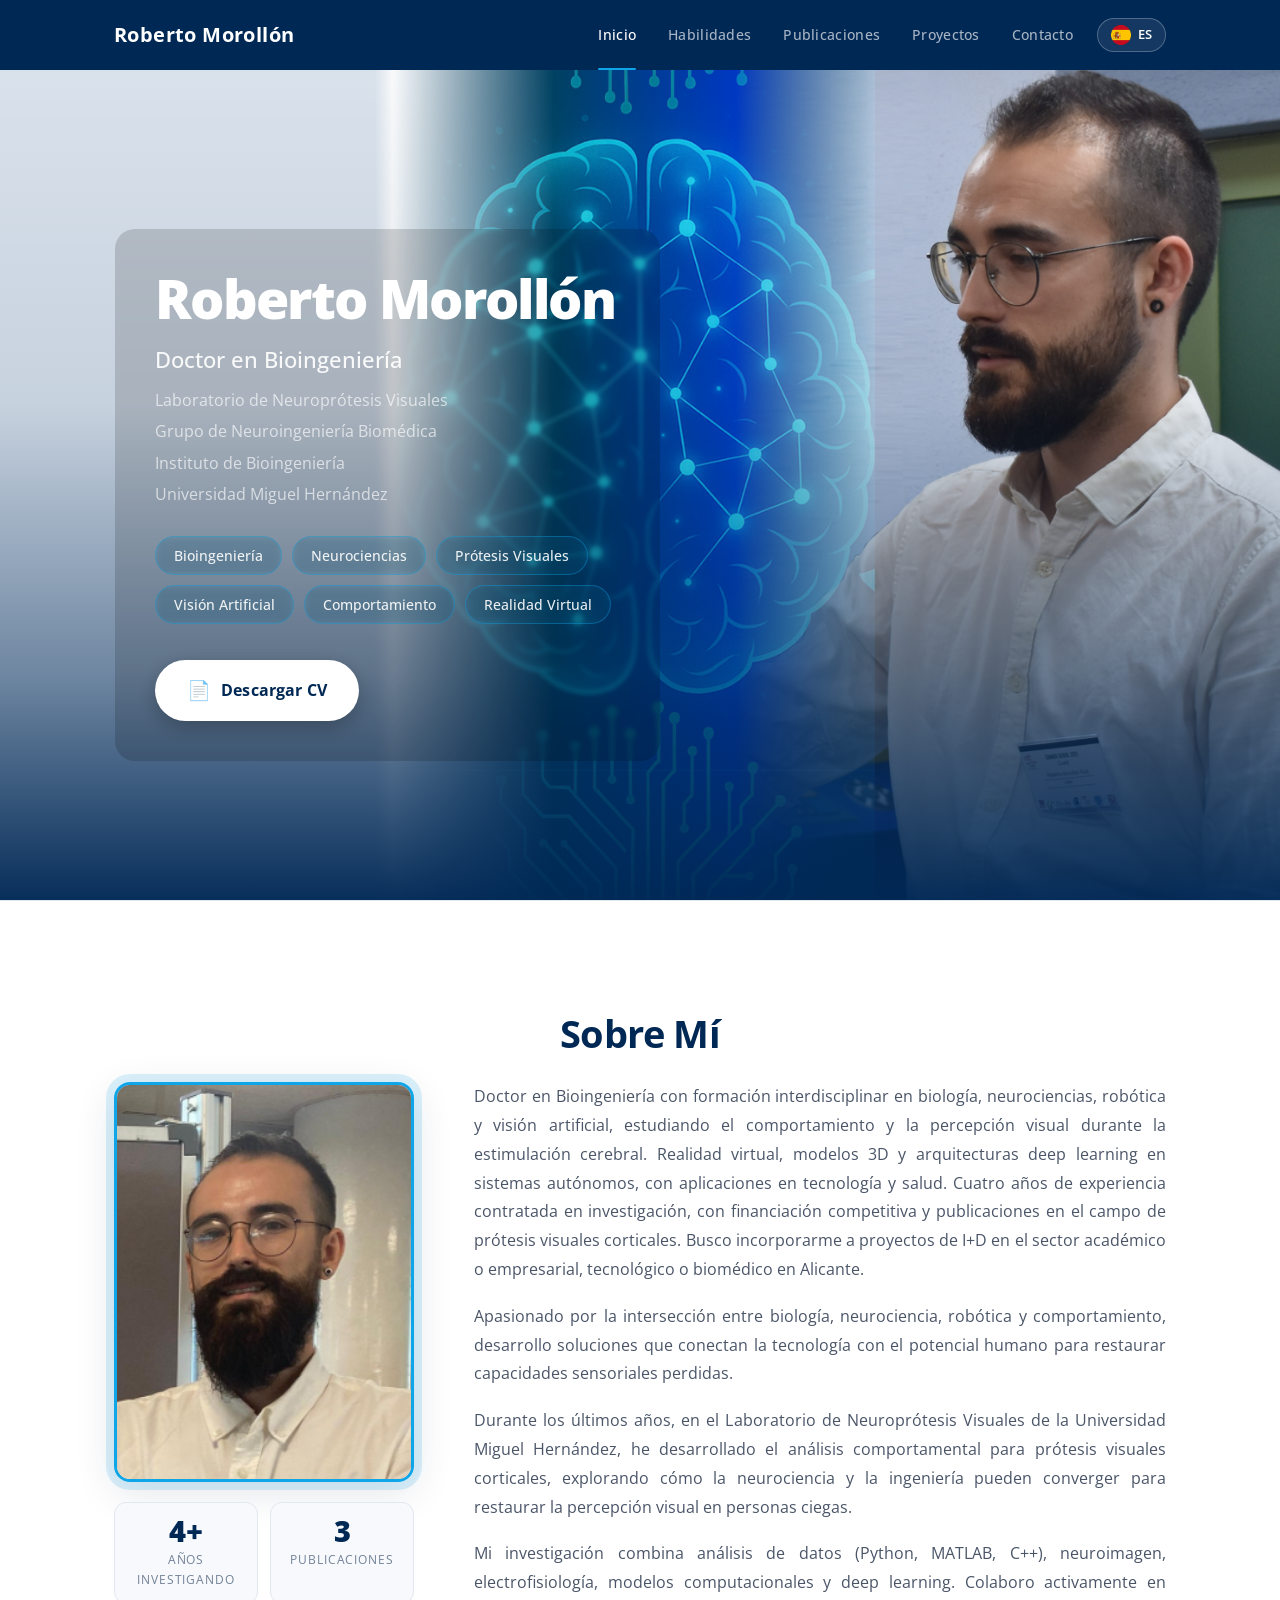
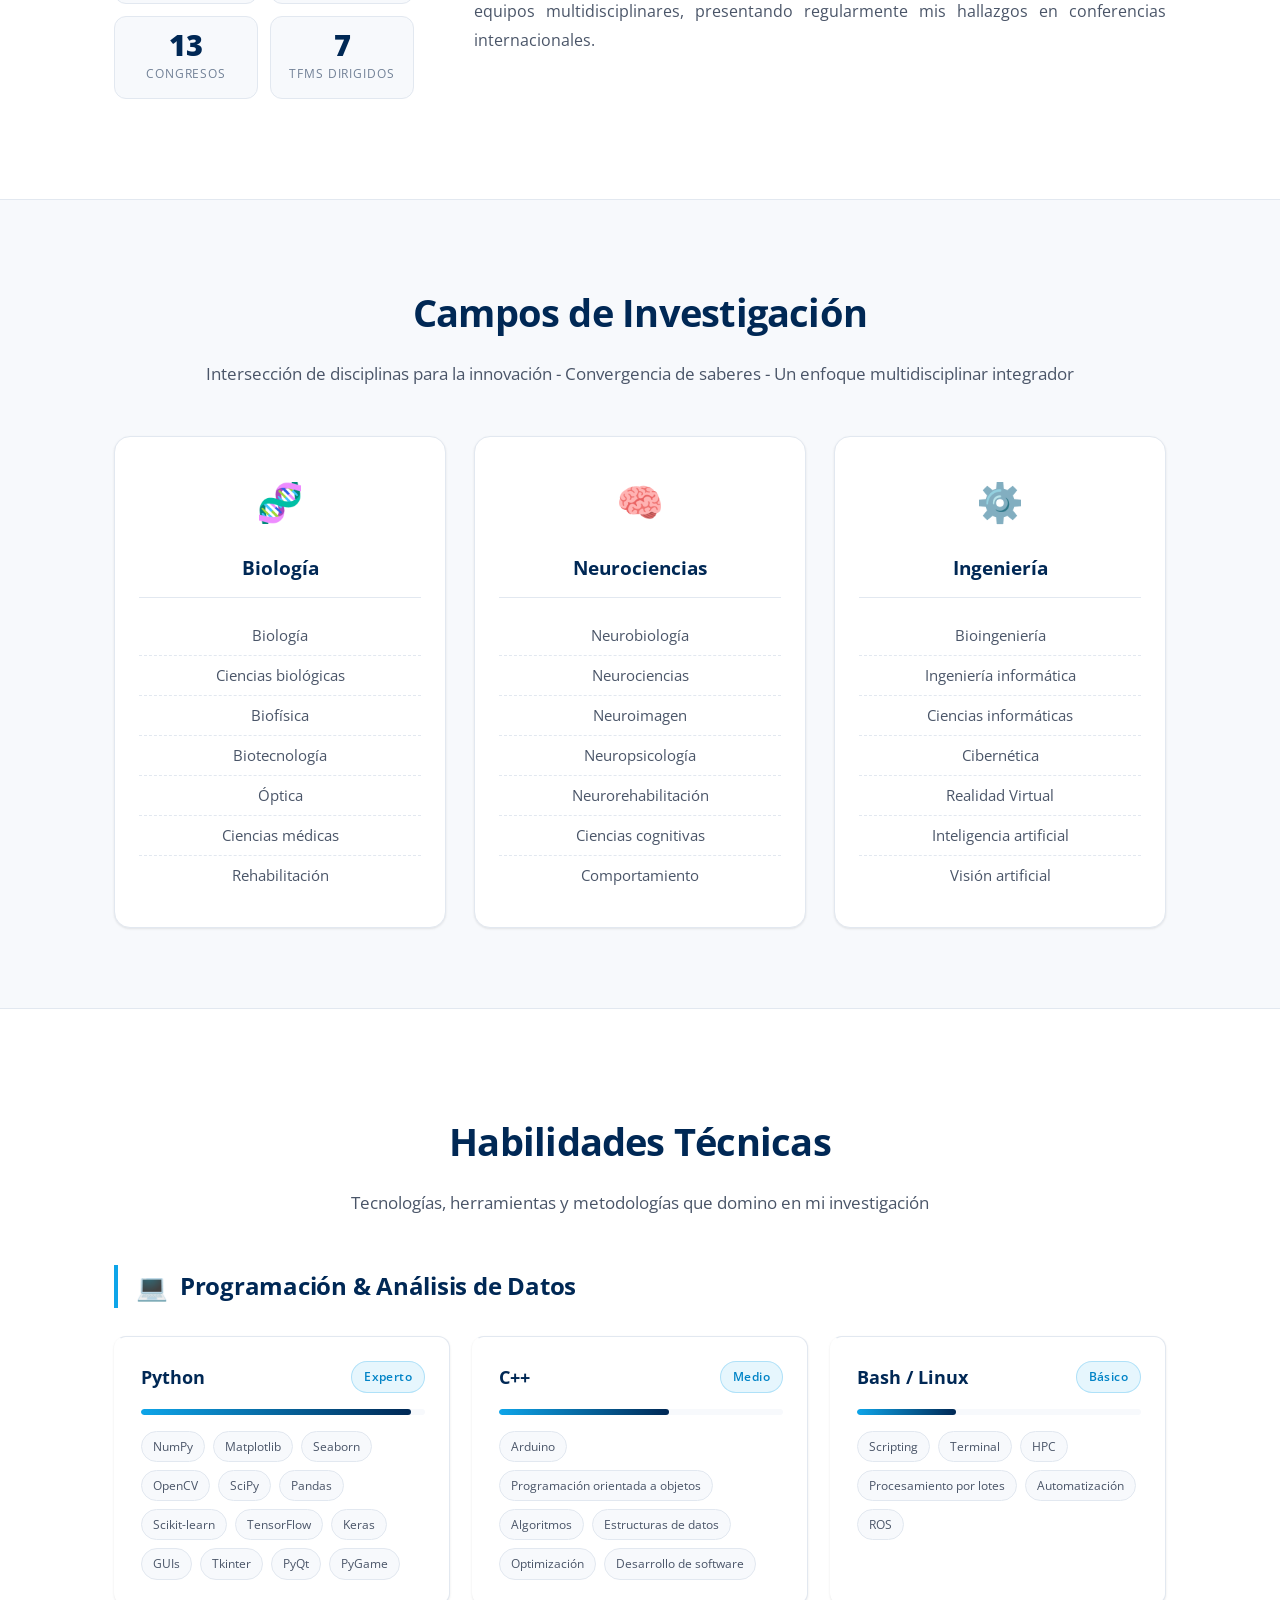
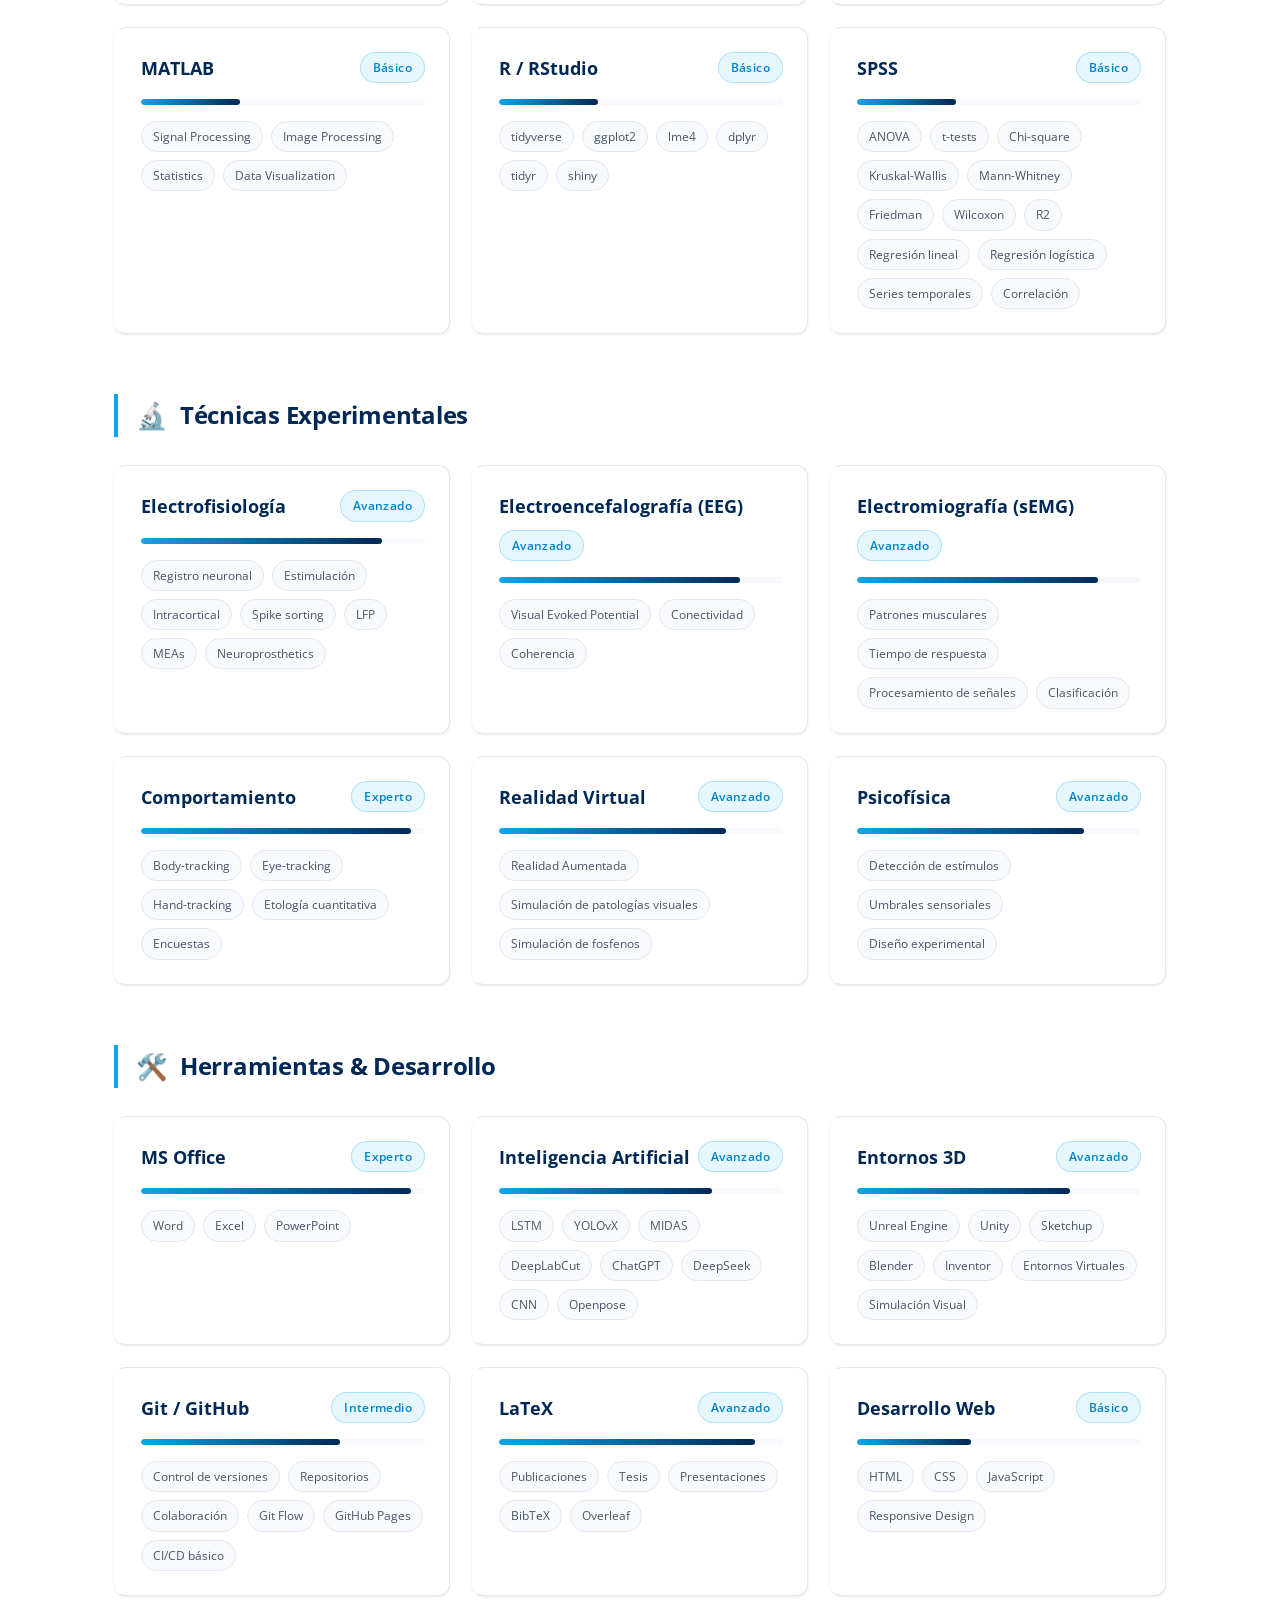
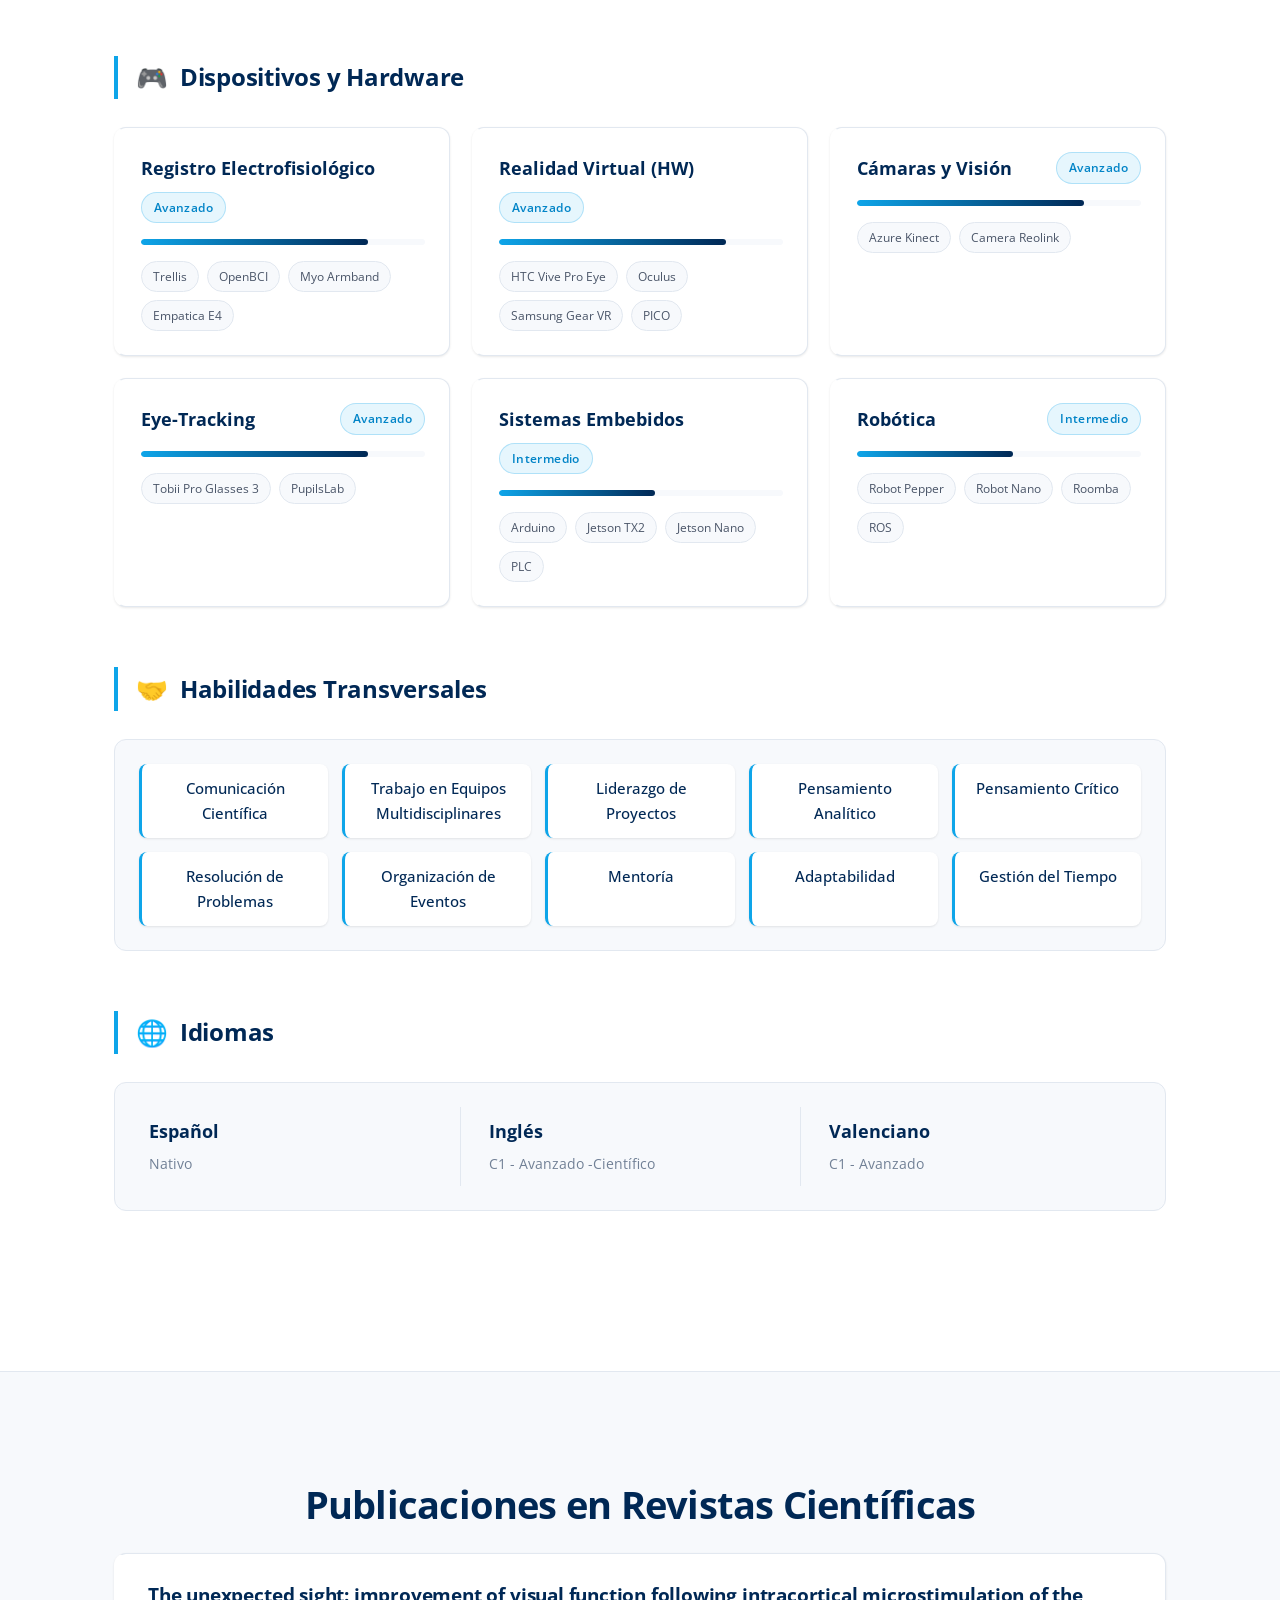
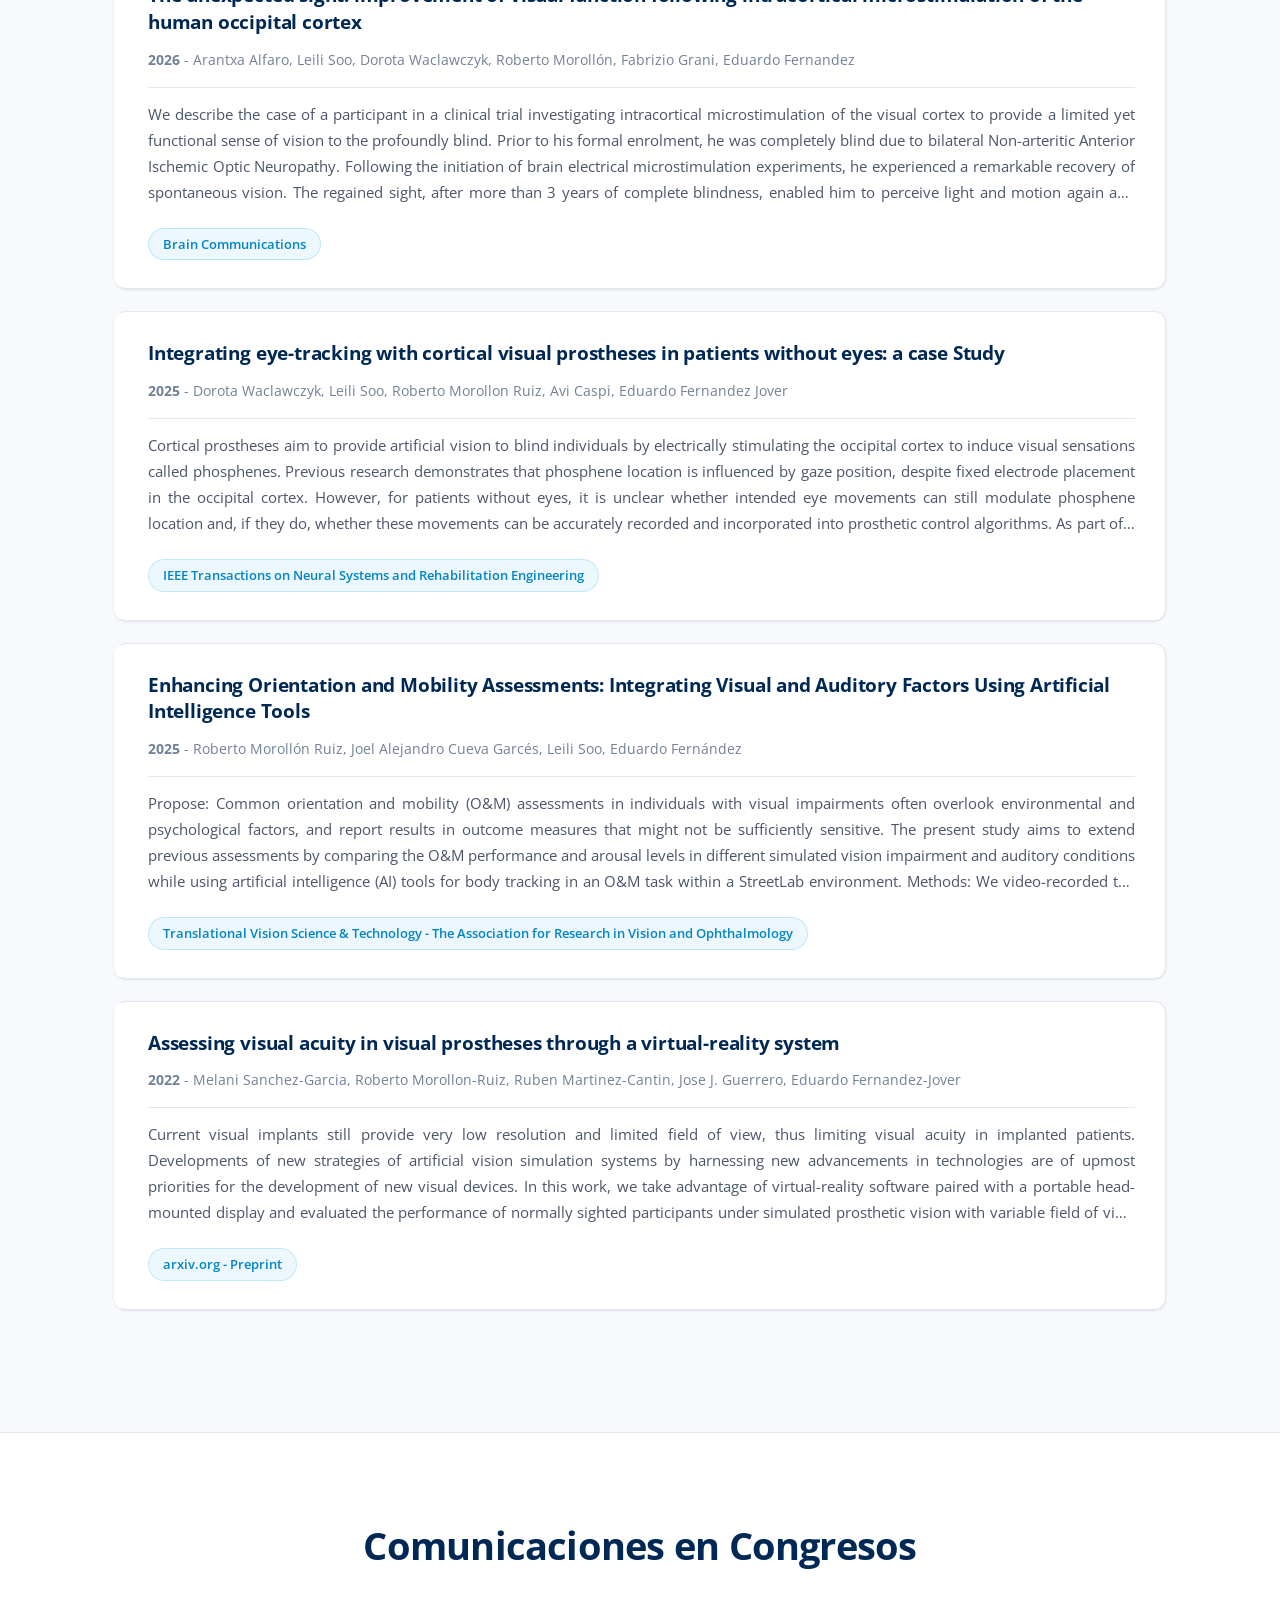
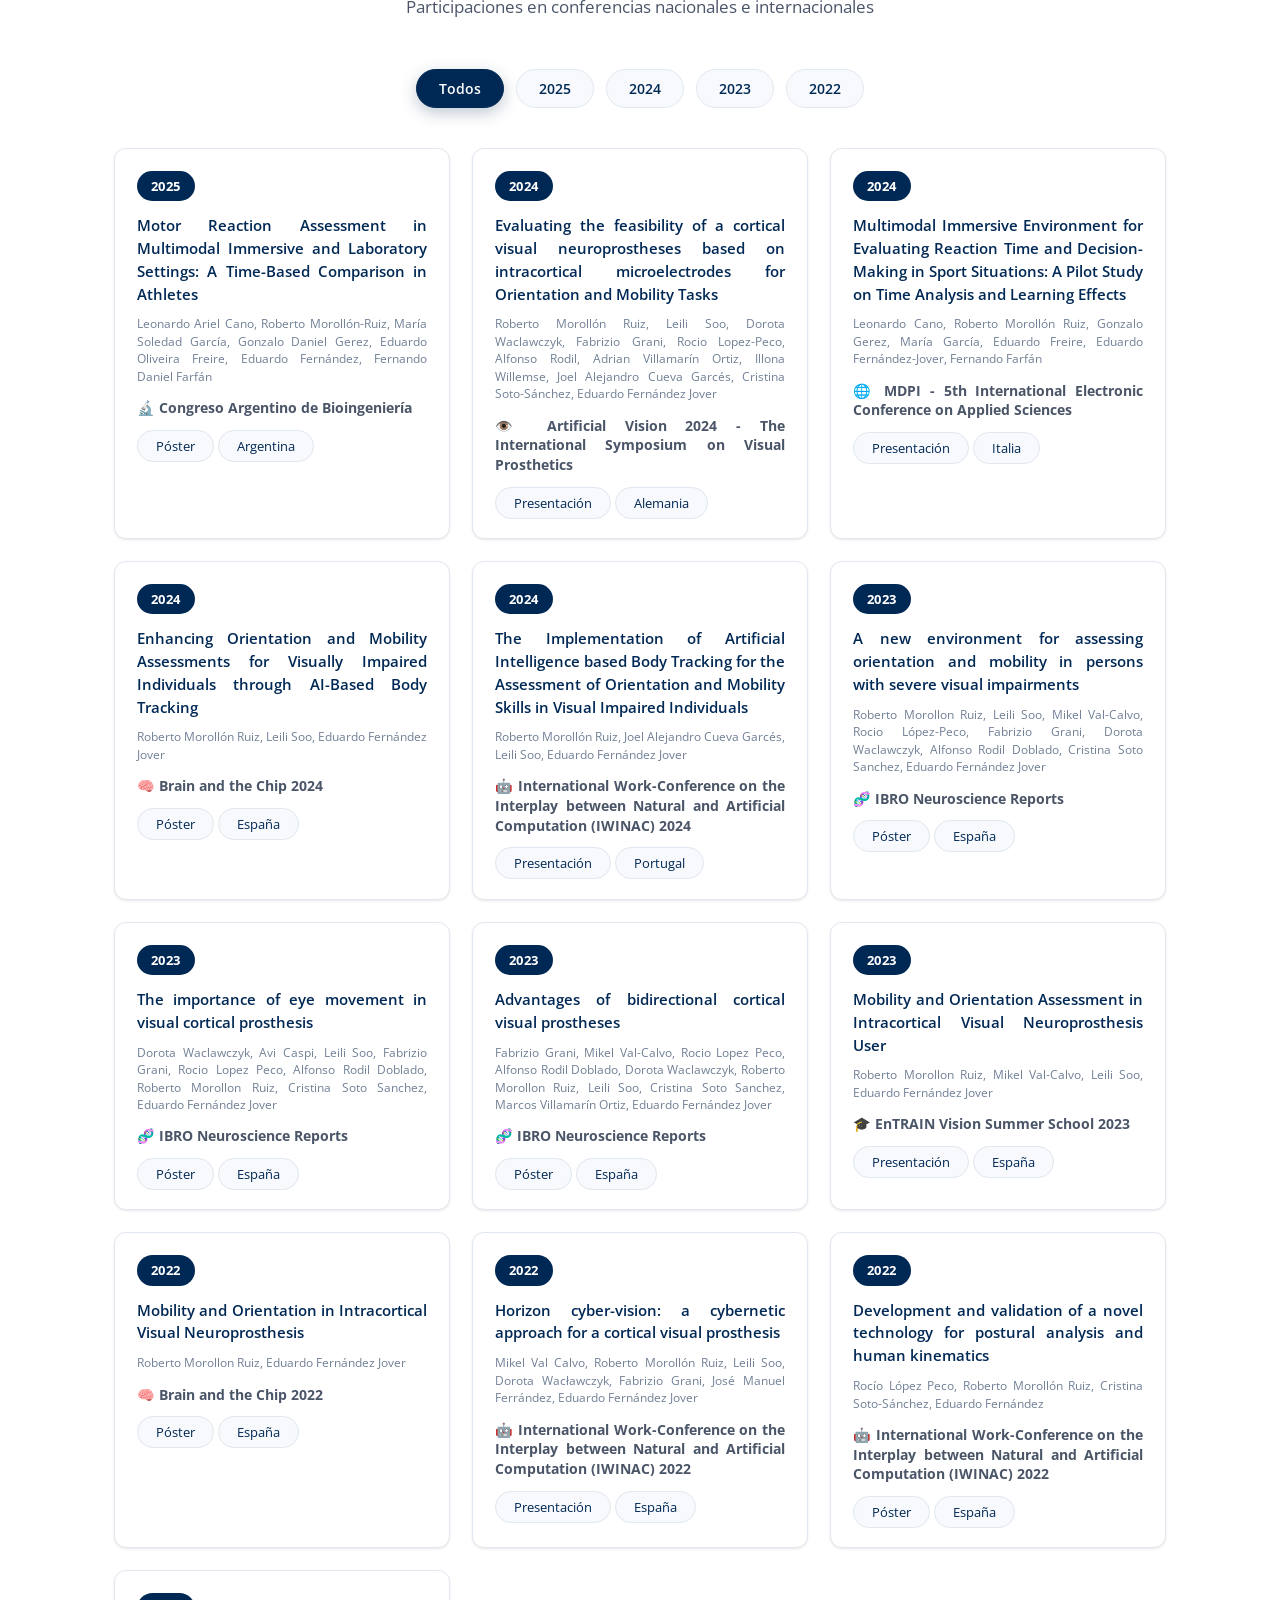
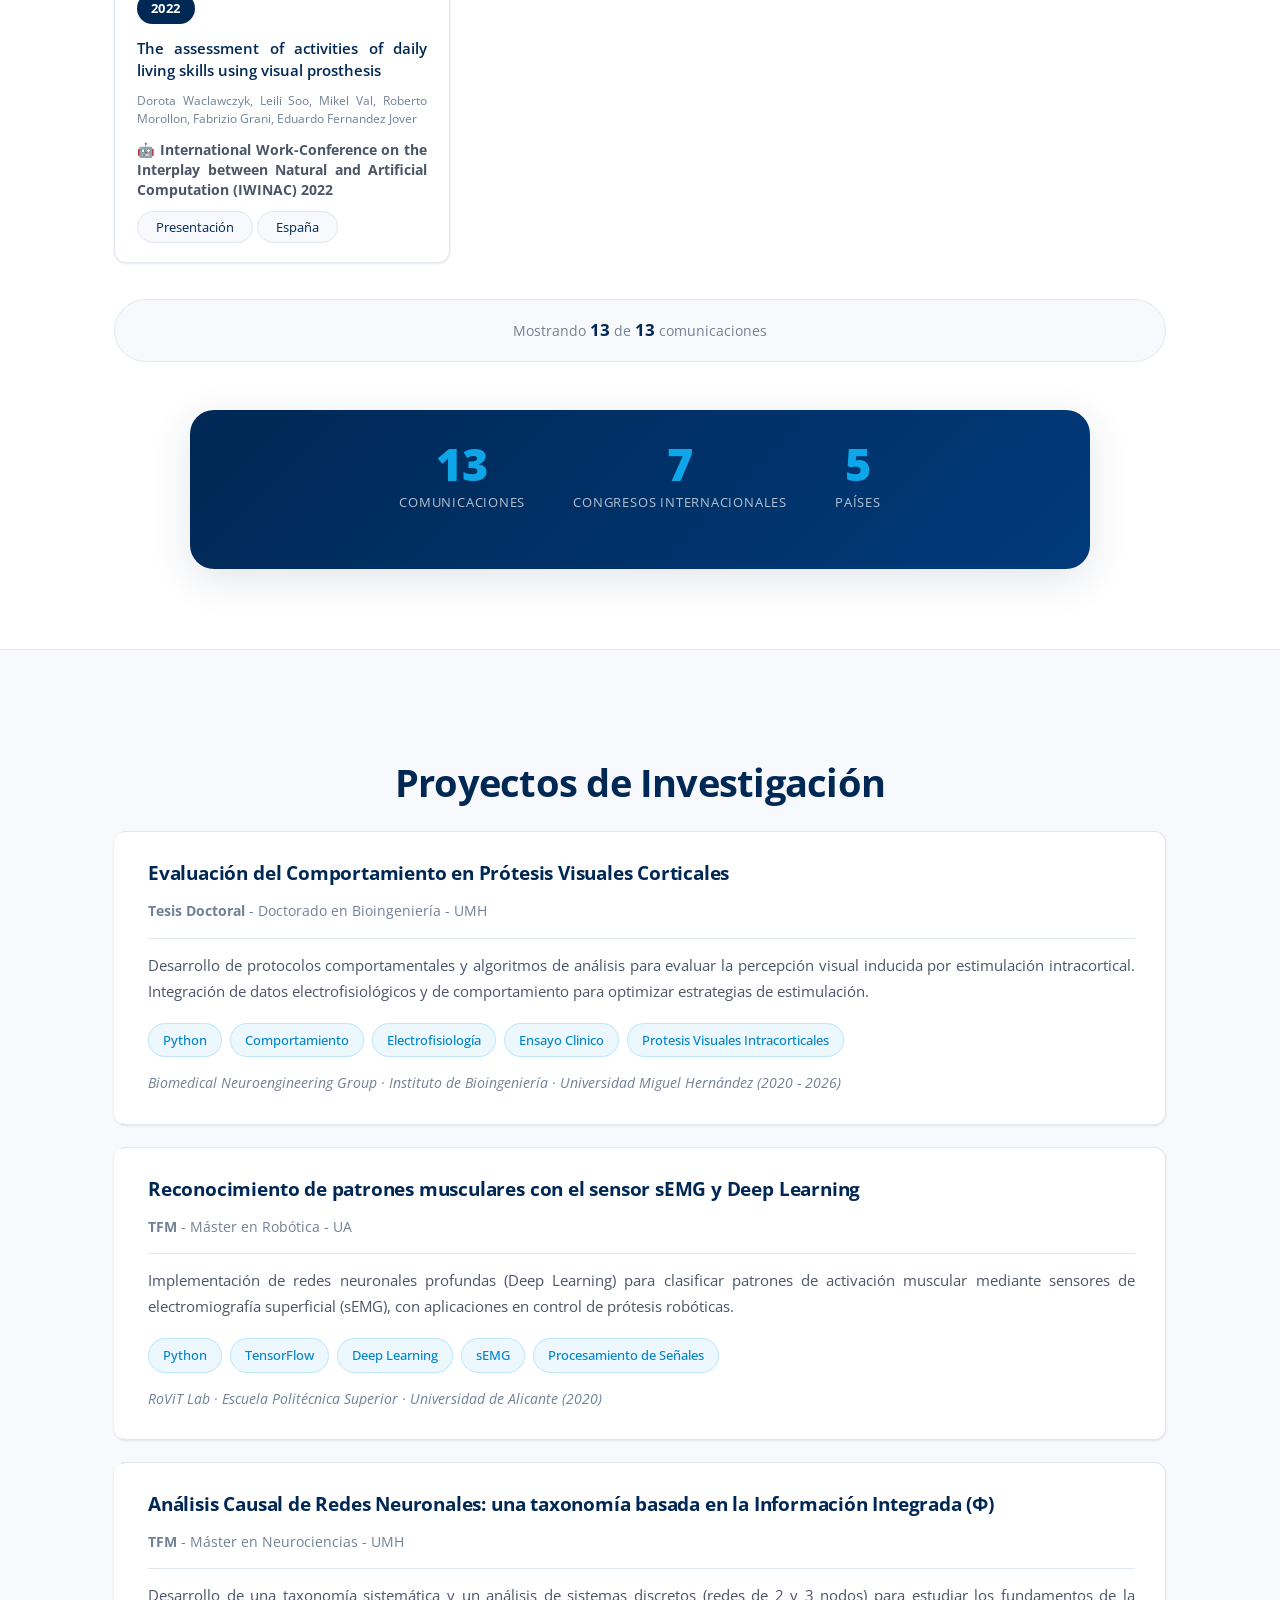
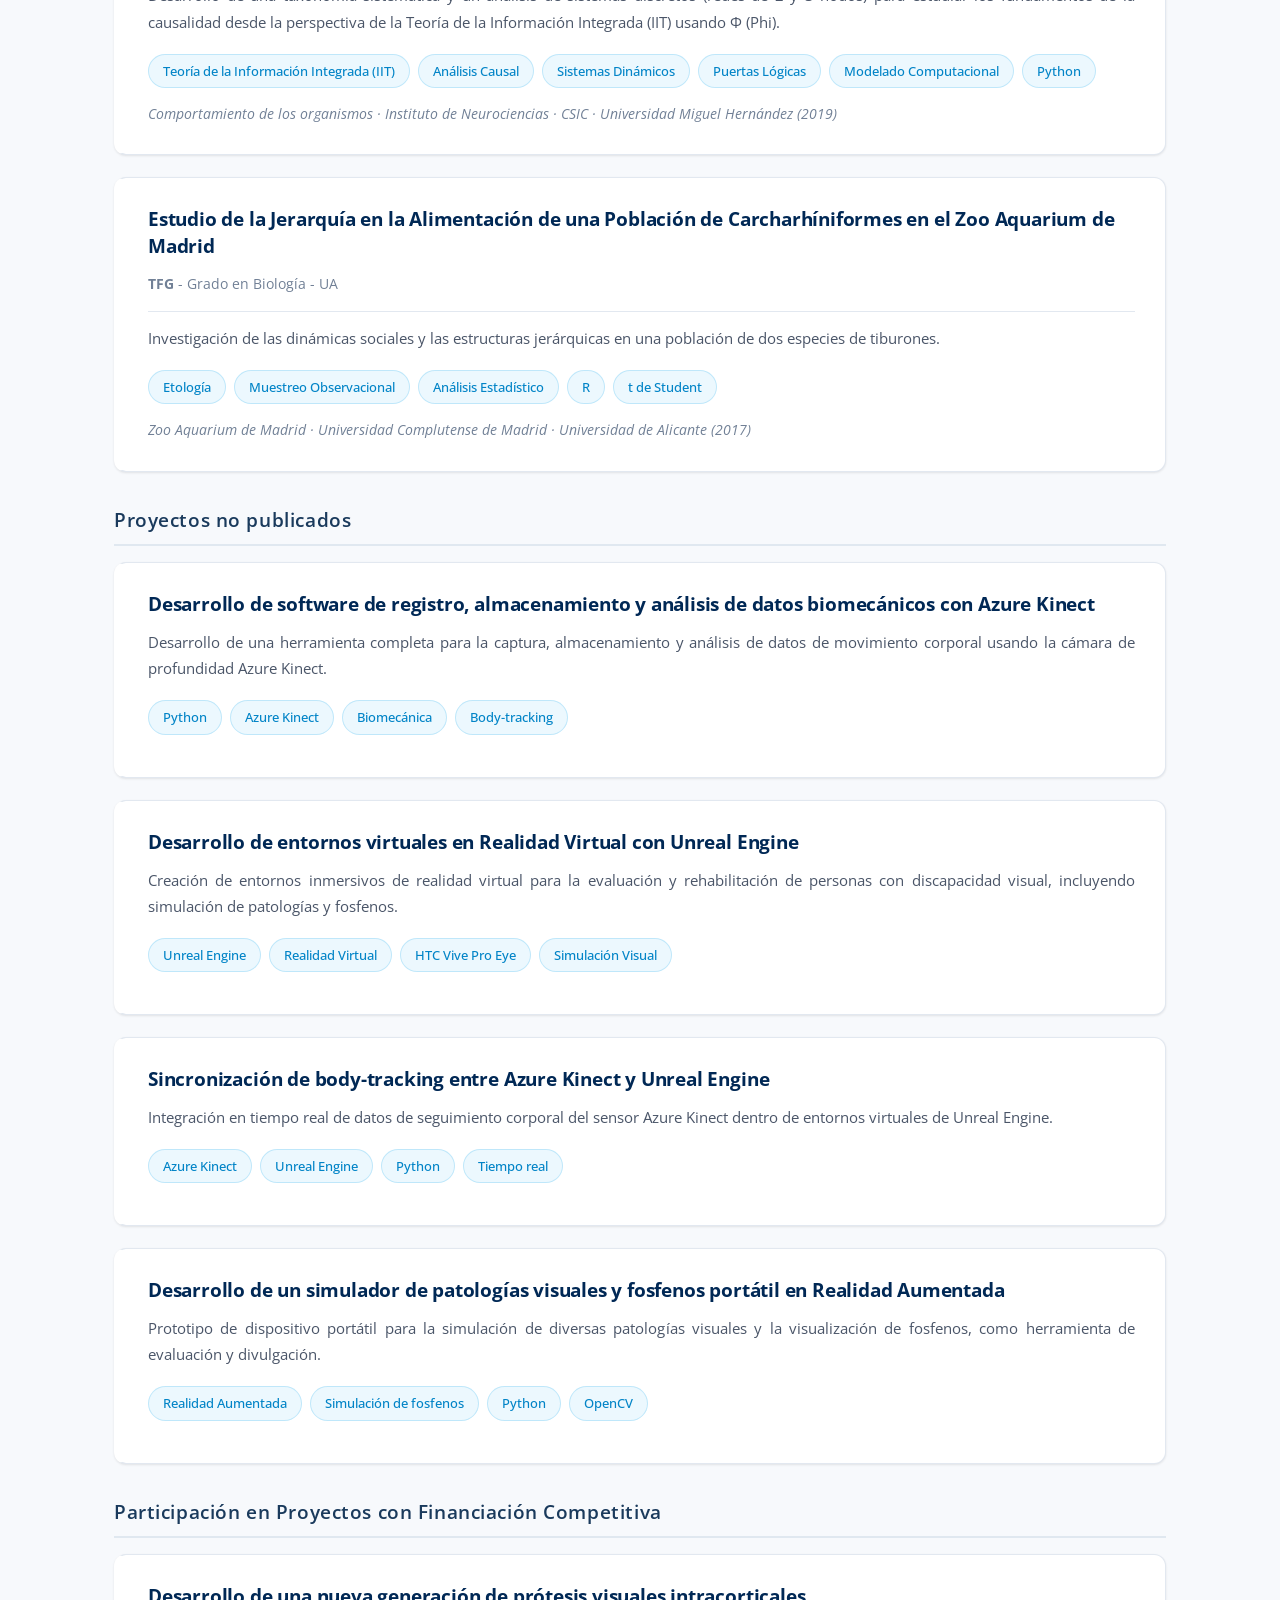
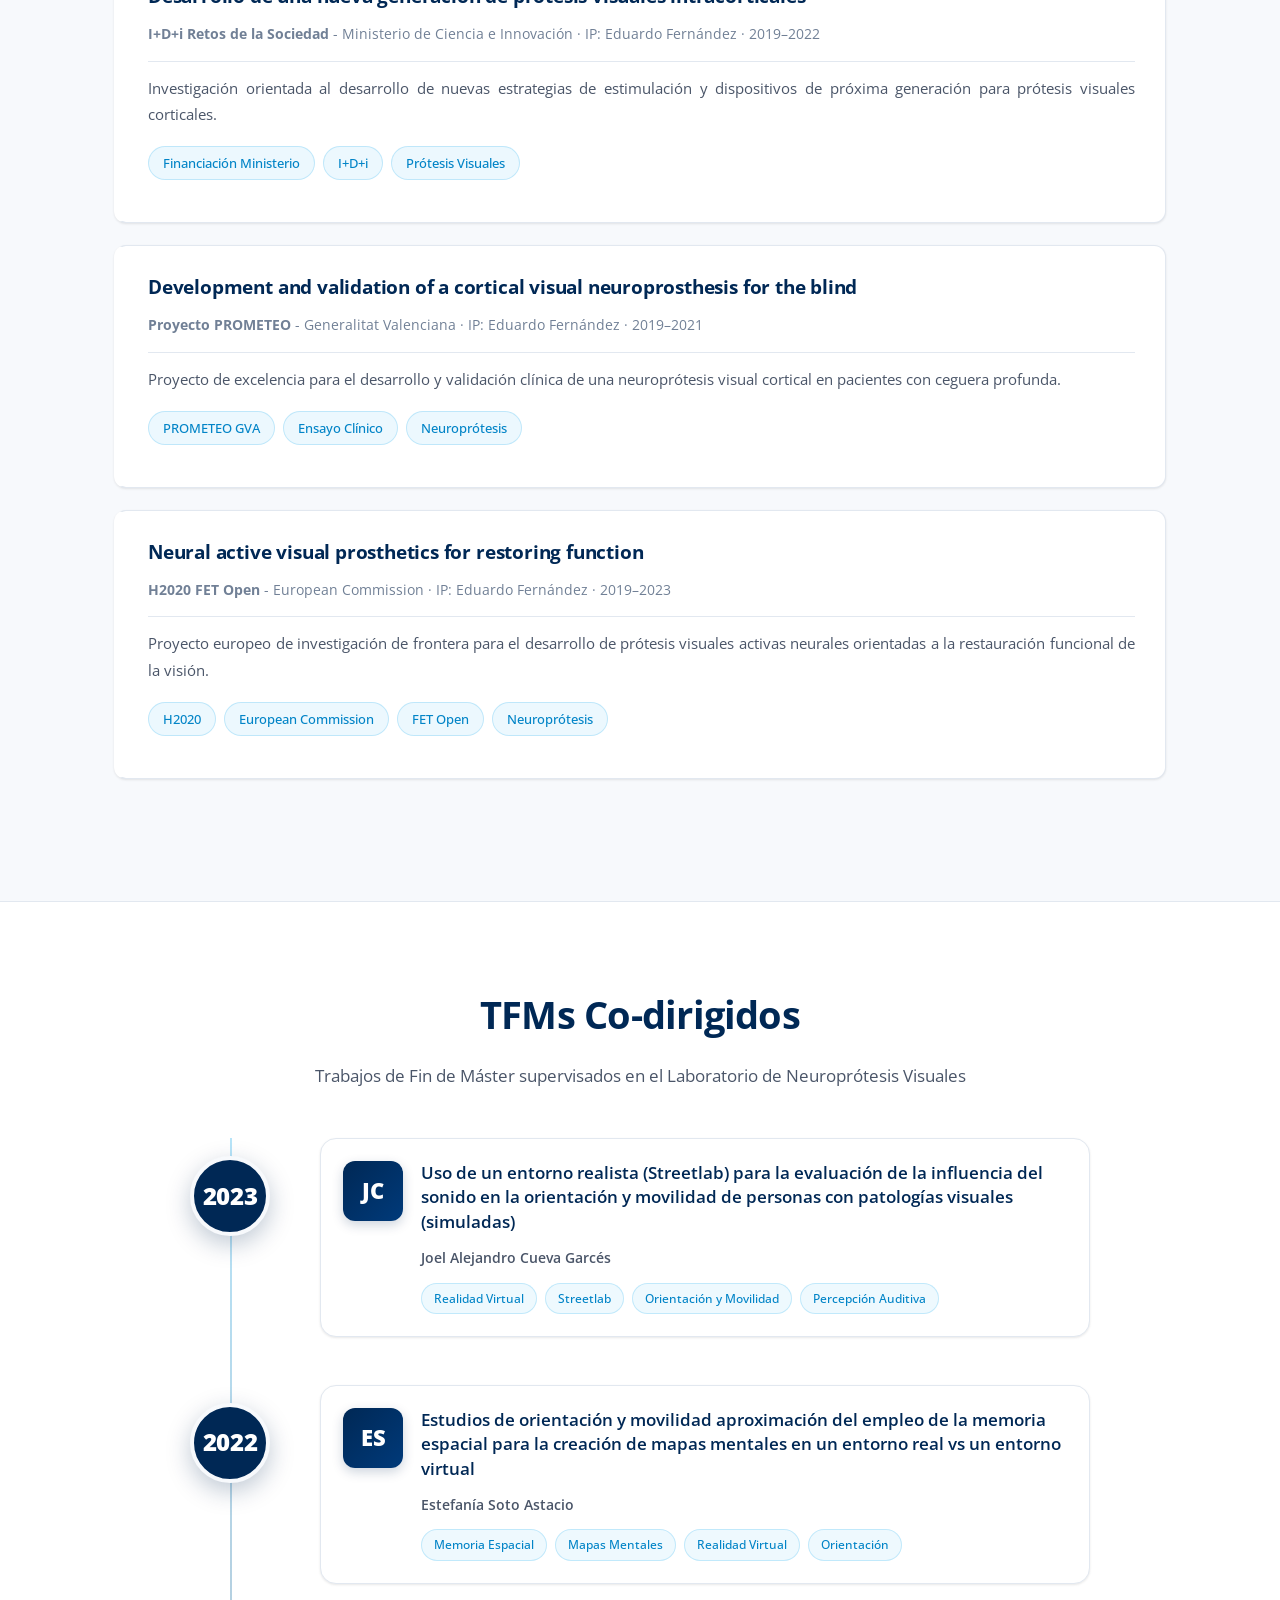
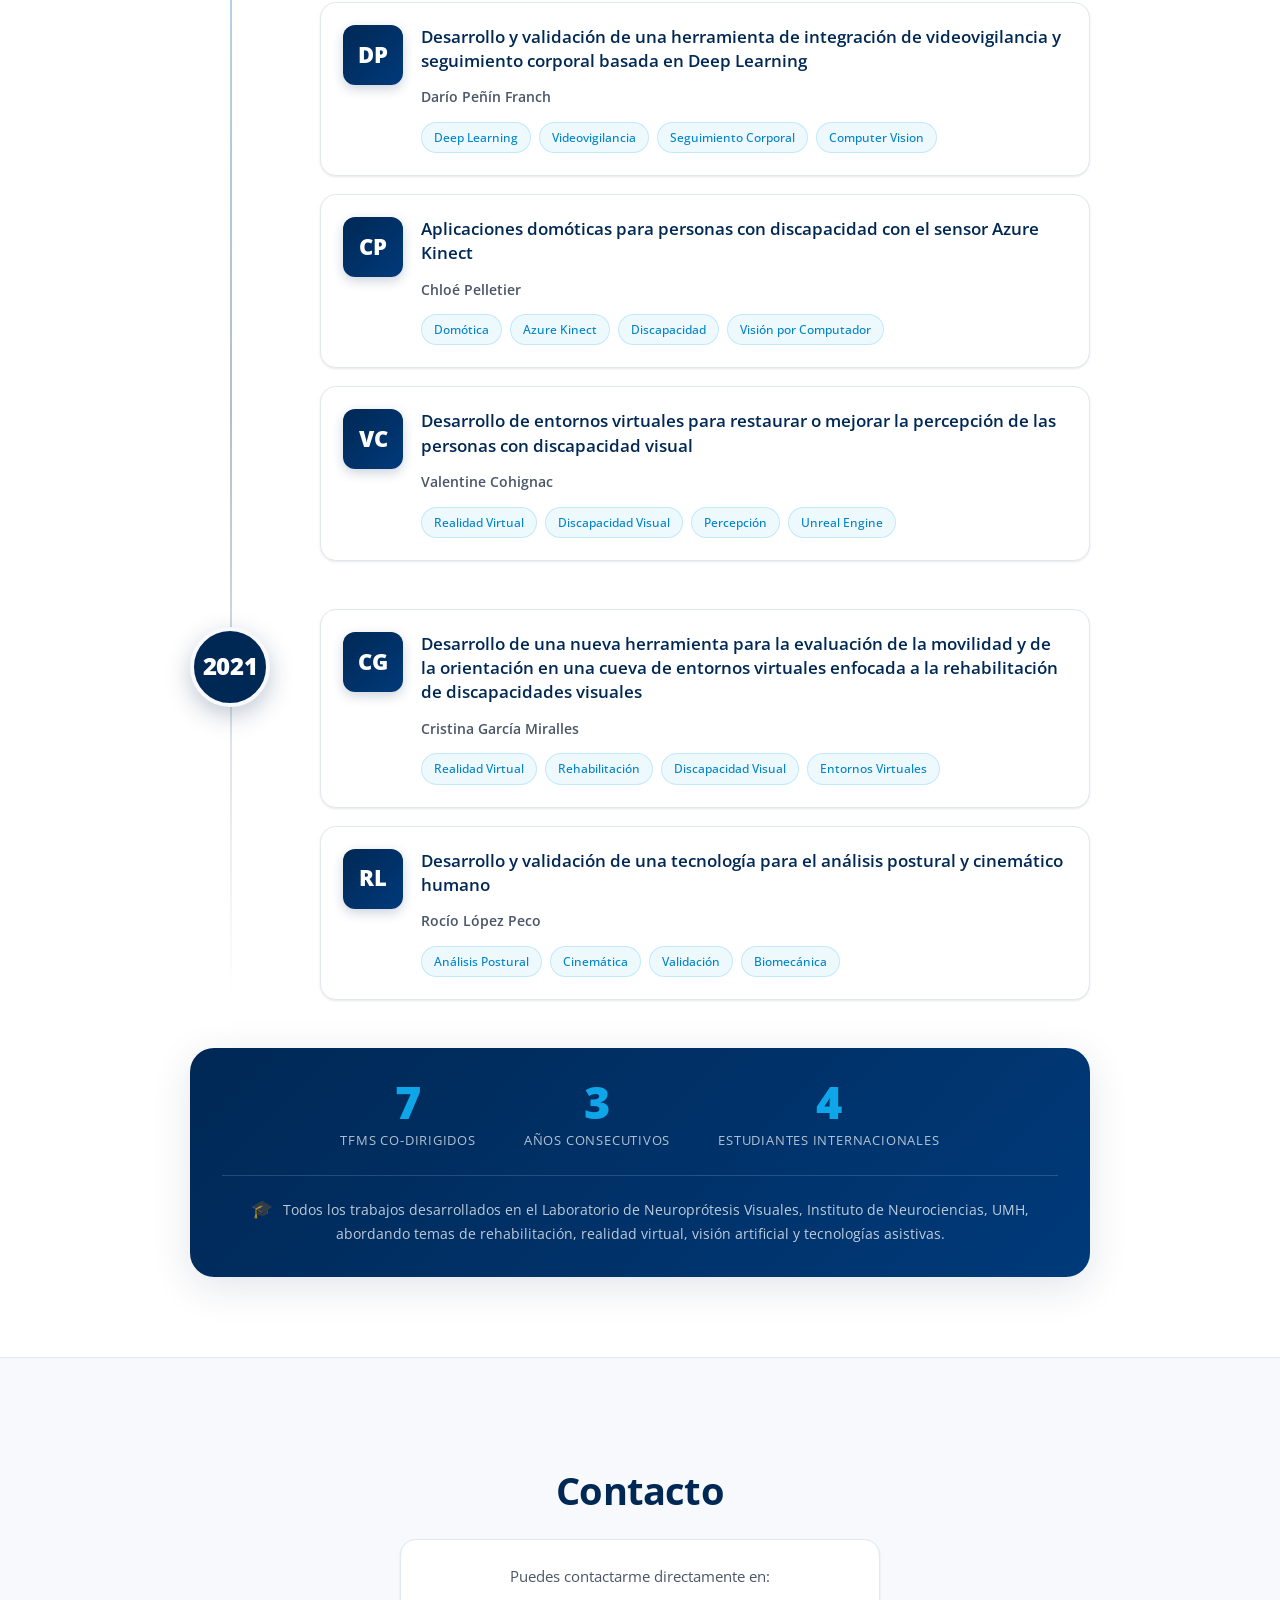
==== commit 27f00b6e: "style" ====
--- a/index.html
+++ b/index.html
@@ -28,6 +28,8 @@
     </style>
 </head>
 <body>
+    <div id="scroll-progress"></div>
+    <button id="back-to-top" title="Volver arriba">&#8593;</button>
     <!-- Menú de navegación -->
     <nav class="navbar">
         <div class="container">
@@ -98,6 +100,24 @@
             <div class="about-content">
                 <div class="about-image">
                     <img src="assets/images/profile-photo.png" loading="lazy" alt="Foto de perfil" class="profile-photo">
+                    <div class="about-stats">
+                        <div class="about-stat">
+                            <span class="about-stat-number">4+</span>
+                            <span class="about-stat-label">Años investigando</span>
+                        </div>
+                        <div class="about-stat">
+                            <span class="about-stat-number">3</span>
+                            <span class="about-stat-label">Publicaciones</span>
+                        </div>
+                        <div class="about-stat">
+                            <span class="about-stat-number">13</span>
+                            <span class="about-stat-label">Congresos</span>
+                        </div>
+                        <div class="about-stat">
+                            <span class="about-stat-number">7</span>
+                            <span class="about-stat-label">TFMs dirigidos</span>
+                        </div>
+                    </div>
                 </div>                
                 <div class="about-text">
                     <p>Doctor en Bioingeniería con formación interdisciplinar en biología, neurociencias, robótica y visión artificial, estudiando el comportamiento y la percepción visual durante la estimulación cerebral. Realidad virtual, modelos 3D y arquitecturas deep learning en sistemas autónomos, con aplicaciones en tecnología y salud. Cuatro años de experiencia contratada en investigación, con financiación competitiva y publicaciones en el campo de prótesis visuales corticales. Busco incorporarme a proyectos de I+D en el sector académico o empresarial, tecnológico o biomédico en Alicante.</p>
@@ -138,14 +158,11 @@
                         <li>Neurobiología</li>
                         <li>Neurociencias</li>
                         <li>Neuroimagen</li>
-                        <li>Neuroinformática</li>
                         <li>Neuropsicología</li>
                         <li>Neurorehabilitación</li>
                         <li>Ciencias cognitivas</li>
-                        <li>Ciencias psicológicas</li>
                         <li>Comportamiento</li>
-                        <li>Ciencias visuales</li>
-                    </ul>
+                     </ul>
                 </div>        
 
                 <!-- Tarjeta 3: Ingeniería y Tecnología -->
@@ -188,44 +205,48 @@
                     </div>
                     <div class="skill-tags">
                         <span>NumPy</span>
+                        <span>Matplotlib</span>
+                        <span>Seaborn</span>                        
+                        <span>OpenCV</span>
                         <span>SciPy</span>
                         <span>Pandas</span>
-                        <span>Matplotlib</span>
+                        <span>Scikit-learn</span>
                         <span>TensorFlow</span>
-                        <span>Scikit-learn</span>
                         <span>Keras</span>
-                        <span>OpenCV</span>
+                        <span>GUIs</span>
                         <span>Tkinter</span>
                         <span>PyQt</span>
                         <span>PyGame</span>
                     </div>
                 </div>
                 
-                <!-- Skill 2: MATLAB -->
-                <div class="skill-card">
-                    <div class="skill-header">
-                        <span class="skill-name">MATLAB</span>
+                <!-- Skill 2: C++ -->
+                <div class="skill-card">
+                    <div class="skill-header">
+                        <span class="skill-name">C++</span>
+                        <span class="skill-level">Medio</span>
+                    </div>
+                    <div class="progress-bar">
+                        <div class="progress-fill" style="width: 60%"></div>
+                    </div>
+                    <div class="skill-tags">
+                        <span>Arduino</span>
+                        <span>Programación orientada a objetos</span>
+                        <span>Algoritmos</span>
+                        <span>Estructuras de datos</span>
+                        <span>Optimización</span>
+                        <span>Desarrollo de software</span>
+                    </div>
+                </div>
+                
+                <!-- Skill 3: Bash / Linux -->
+                <div class="skill-card">
+                    <div class="skill-header">
+                        <span class="skill-name">Bash / Linux</span>
                         <span class="skill-level">Básico</span>
                     </div>
                     <div class="progress-bar">
                         <div class="progress-fill" style="width: 35%"></div>
-                    </div>
-                    <div class="skill-tags">
-                        <span>Signal Processing</span>
-                        <span>Image Processing</span>
-                        <span>Statistics</span>
-                        <span>Neural Networks</span>
-                    </div>
-                </div>
-                
-                <!-- Skill 3: Bash / Linux -->
-                <div class="skill-card">
-                    <div class="skill-header">
-                        <span class="skill-name">Bash / Linux</span>
-                        <span class="skill-level">Intermedio</span>
-                    </div>
-                    <div class="progress-bar">
-                        <div class="progress-fill" style="width: 60%"></div>
                     </div>
                     <div class="skill-tags">
                         <span>Scripting</span>
@@ -234,7 +255,23 @@
                         <span>Procesamiento por lotes</span>
                         <span>Automatización</span>
                         <span>ROS</span>
-
+                    </div>
+                </div>
+
+                <!-- Skill 3: MATLAB -->
+                <div class="skill-card">
+                    <div class="skill-header">
+                        <span class="skill-name">MATLAB</span>
+                        <span class="skill-level">Básico</span>
+                    </div>
+                    <div class="progress-bar">
+                        <div class="progress-fill" style="width: 35%"></div>
+                    </div>
+                    <div class="skill-tags">
+                        <span>Signal Processing</span>
+                        <span>Image Processing</span>
+                        <span>Statistics</span>
+                        <span>Data Visualization</span>
                     </div>
                 </div>
 
@@ -256,24 +293,6 @@
                         <span>shiny</span>
                     </div>
                 </div>
-                
-                <!-- Skill 5: C++ -->
-                <div class="skill-card">
-                    <div class="skill-header">
-                        <span class="skill-name">C++</span>
-                        <span class="skill-level">Medio</span>
-                    </div>
-                    <div class="progress-bar">
-                        <div class="progress-fill" style="width: 50%"></div>
-                    </div>
-                    <div class="skill-tags">
-                        <span>Programación orientada a objetos</span>
-                        <span>Algoritmos</span>
-                        <span>Estructuras de datos</span>
-                        <span>Optimización</span>
-                        <span>Desarrollo de software</span>
-                    </div>
-                </div>
 
                 <!-- Skill 6: SPSS -->
                 <div class="skill-card">
@@ -282,18 +301,23 @@
                         <span class="skill-level">Básico</span>
                     </div>
                     <div class="progress-bar">
-                        <div class="progress-fill" style="width: 30%"></div>
-                    </div>
-                    <div class="skill-tags">
-                        <span>Analisis de datos</span>
-                        <span>Estadística</span>
-                        <span>Modelado estadístico</span>
-                        <span>Visualización de datos</span>
+                        <div class="progress-fill" style="width: 35%"></div>
+                    </div>
+                    <div class="skill-tags">
                         <span>ANOVA</span>
+                        <span>t-tests</span>
+                        <span>Chi-square</span>
+                        <span>Kruskal-Wallis</span>
+                        <span>Mann-Whitney</span>
+                        <span>Friedman</span>
+                        <span>Wilcoxon</span>
+                        <span>R2</span>
                         <span>Regresión lineal</span>
-                    </div>
-                </div>
-
+                        <span>Regresión logística</span>
+                        <span>Series temporales</span>
+                        <span>Correlación</span>
+                    </div>
+                </div>
             </div>
         </div>
         
@@ -303,8 +327,61 @@
                 <span class="category-icon">🔬</span> Técnicas Experimentales
             </h3>
             <div class="skills-grid">
-                
-                <!-- Skill 1: Análisis de Comportamiento -->
+
+                <!-- Skill 1: Electrofisiología -->
+                <div class="skill-card">
+                    <div class="skill-header">
+                        <span class="skill-name">Electrofisiología</span>
+                        <span class="skill-level">Avanzado</span>
+                    </div>
+                    <div class="progress-bar">
+                        <div class="progress-fill" style="width: 85%"></div>
+                    </div>
+                    <div class="skill-tags">
+                        <span>Registro neuronal</span>
+                        <span>Estimulación</span>
+                        <span>Intracortical</span>
+                        <span>Spike sorting</span>
+                        <span>LFP</span>
+                        <span>MEAs</span>
+                        <span>Neuroprosthetics</span>
+                    </div>
+                </div>   
+
+                <!-- Skill 2: EEG -->
+                <div class="skill-card">
+                    <div class="skill-header">
+                        <span class="skill-name">Electroencefalografía (EEG)</span>
+                        <span class="skill-level">Avanzado</span>
+                    </div>
+                    <div class="progress-bar">
+                        <div class="progress-fill" style="width: 85%"></div>
+                    </div>
+                    <div class="skill-tags">
+                        <span>Visual Evoked Potential</span>
+                        <span>Conectividad</span>
+                        <span>Coherencia</span>
+                    </div>
+                </div>
+
+                <!-- Skill 3: sEMG -->
+                <div class="skill-card">
+                    <div class="skill-header">
+                        <span class="skill-name">Electromiografía (sEMG)</span>
+                        <span class="skill-level">Avanzado</span>
+                    </div>
+                    <div class="progress-bar">
+                        <div class="progress-fill" style="width: 85%"></div>
+                    </div>
+                    <div class="skill-tags">
+                        <span>Patrones musculares</span>
+                        <span>Tiempo de respuesta</span>
+                        <span>Procesamiento de señales</span>
+                        <span>Clasificación</span>
+                    </div>
+                </div>
+
+                <!-- Skill 5: Análisis de Comportamiento -->
                 <div class="skill-card">
                     <div class="skill-header">
                         <span class="skill-name">Comportamiento</span>
@@ -319,81 +396,10 @@
                         <span>Hand-tracking</span>
                         <span>Etología cuantitativa</span>
                         <span>Encuestas</span>
-                        <span>Análisis temporal</span>
-                        <span>DeepLabCut</span>
-                        <span>EthoVision</span>
-                    </div>
-                </div>
-                
-                <!-- Skill 1: Electrofisiología -->
-                <div class="skill-card">
-                    <div class="skill-header">
-                        <span class="skill-name">Electrofisiología</span>
-                        <span class="skill-level">Avanzado</span>
-                    </div>
-                    <div class="progress-bar">
-                        <div class="progress-fill" style="width: 85%"></div>
-                    </div>
-                    <div class="skill-tags">
-                        <span>Registro y Estimulación Intracortical</span>
-                        <span>Spike sorting</span>
-                        <span>LFP</span>
-                        <span>MEAs</span>
-                    </div>
-                </div>
-
-                <!-- Skill: EEG -->
-                <div class="skill-card">
-                    <div class="skill-header">
-                        <span class="skill-name">Electroencefalografía (EEG)</span>
-                        <span class="skill-level">Intermedio</span>
-                    </div>
-                    <div class="progress-bar">
-                        <div class="progress-fill" style="width: 65%"></div>
-                    </div>
-                    <div class="skill-tags">
-                        <span>Visual Evoked Potential</span>
-                        <span>Conectividad</span>
-                        <span>Coherencia</span>
-                    </div>
-                </div>
-                
-                <!-- Skill 2: Neuroimagen -->
-                <div class="skill-card">
-                    <div class="skill-header">
-                        <span class="skill-name">Neuroimagen</span>
-                        <span class="skill-level">Intermedio</span>
-                    </div>
-                    <div class="progress-bar">
-                        <div class="progress-fill" style="width: 65%"></div>
-                    </div>
-                    <div class="skill-tags">
-                        <span>fMRI</span>
-                        <span>MRI</span>
-                        <span>Preprocesamiento</span>
-                        <span>Análisis estadístico</span>
-                    </div>
-                </div>
-                                
-                <!-- Skill 4: sEMG -->
-                <div class="skill-card">
-                    <div class="skill-header">
-                        <span class="skill-name">Electromiografía (sEMG)</span>
-                        <span class="skill-level">Avanzado</span>
-                    </div>
-                    <div class="progress-bar">
-                        <div class="progress-fill" style="width: 80%"></div>
-                    </div>
-                    <div class="skill-tags">
-                        <span>Patrones musculares</span>
-                        <span>Tiempo de respuesta</span>
-                        <span>Procesamiento de señales</span>
-                        <span>Clasificación</span>
-                        <span>Deep Learning</span>
-                    </div>
-                </div>
-
-                <!-- Skill: Realidad Virtual -->
+                    </div>
+                </div>
+
+                <!-- Skill 6: Realidad Virtual -->
                 <div class="skill-card">
                     <div class="skill-header">
                         <span class="skill-name">Realidad Virtual</span>
@@ -433,44 +439,8 @@
                 <span class="category-icon">🛠️</span> Herramientas y Desarrollo
             </h3>
             <div class="skills-grid">
-                <!-- Skill 1: Git / GitHub -->
-                <div class="skill-card">
-                    <div class="skill-header">
-                        <span class="skill-name">Git / GitHub</span>
-                        <span class="skill-level">Intermedio</span>
-                    </div>
-                    <div class="progress-bar">
-                        <div class="progress-fill" style="width: 70%"></div>
-                    </div>
-                    <div class="skill-tags">
-                        <span>Control de versiones</span>
-                        <span>Repositorios</span>
-                        <span>Colaboración</span>
-                        <span>Git Flow</span>
-                        <span>GitHub Pages</span>
-                        <span>CI/CD básico</span>
-                    </div>
-                </div>
-                
-                <!-- Skill 2: LaTeX -->
-                <div class="skill-card">
-                    <div class="skill-header">
-                        <span class="skill-name">LaTeX</span>
-                        <span class="skill-level">Avanzado</span>
-                    </div>
-                    <div class="progress-bar">
-                        <div class="progress-fill" style="width: 90%"></div>
-                    </div>
-                    <div class="skill-tags">
-                        <span>Publicaciones</span>
-                        <span>Tesis</span>
-                        <span>Presentaciones</span>
-                        <span>BibTeX</span>
-                        <span>Overleaf</span>
-                    </div>
-                </div>
-                
-                <!-- Skill 3: MS Office -->
+                
+                <!-- Skill 1: MS Office -->
                 <div class="skill-card">
                     <div class="skill-header">
                         <span class="skill-name">MS Office</span>
@@ -480,14 +450,13 @@
                         <div class="progress-fill" style="width: 95%"></div>
                     </div>
                     <div class="skill-tags">
+                        <span>Word</span>
                         <span>Excel</span>
                         <span>PowerPoint</span>
-                        <span>Word</span>
-                        <span>Análisis de datos</span>
-                    </div>
-                </div>
-                
-                <!-- Skill 5: Inteligencia Artificial -->
+                    </div>
+                </div>
+
+                <!-- Skill 2: Inteligencia Artificial -->
                 <div class="skill-card">
                     <div class="skill-header">
                         <span class="skill-name">Inteligencia Artificial</span>
@@ -508,6 +477,63 @@
                     </div>
                 </div>
 
+                <!-- Skill 3: ENTORNOS 3D -->
+                <div class="skill-card">
+                    <div class="skill-header">
+                        <span class="skill-name">Entornos 3D</span>
+                        <span class="skill-level">Avanzado</span>
+                    </div>
+                    <div class="progress-bar">
+                        <div class="progress-fill" style="width: 75%"></div>
+                    </div>
+                    <div class="skill-tags">
+                        <span>Unreal Engine</span>
+                        <span>Unity</span>
+                        <span>Sketchup</span>
+                        <span>Blender</span>
+                        <span>Inventor</span>
+                        <span>Entornos Virtuales</span>
+                        <span>Simulación Visual</span>
+                    </div>
+                </div>
+
+                <!-- Skill 4: Git / GitHub -->
+                <div class="skill-card">
+                    <div class="skill-header">
+                        <span class="skill-name">Git / GitHub</span>
+                        <span class="skill-level">Intermedio</span>
+                    </div>
+                    <div class="progress-bar">
+                        <div class="progress-fill" style="width: 70%"></div>
+                    </div>
+                    <div class="skill-tags">
+                        <span>Control de versiones</span>
+                        <span>Repositorios</span>
+                        <span>Colaboración</span>
+                        <span>Git Flow</span>
+                        <span>GitHub Pages</span>
+                        <span>CI/CD básico</span>
+                    </div>
+                </div>
+                
+                <!-- Skill 5: LaTeX -->
+                <div class="skill-card">
+                    <div class="skill-header">
+                        <span class="skill-name">LaTeX</span>
+                        <span class="skill-level">Avanzado</span>
+                    </div>
+                    <div class="progress-bar">
+                        <div class="progress-fill" style="width: 90%"></div>
+                    </div>
+                    <div class="skill-tags">
+                        <span>Publicaciones</span>
+                        <span>Tesis</span>
+                        <span>Presentaciones</span>
+                        <span>BibTeX</span>
+                        <span>Overleaf</span>
+                    </div>
+                </div>
+
                 <!-- Skill 4: Desarrollo Web -->
                 <div class="skill-card">
                     <div class="skill-header">
@@ -527,50 +553,29 @@
             </div>
         </div>
 
-        <!-- ===== CATEGORÍA 4: ENTORNOS 3D ===== -->
-        <div class="skill-category">
-            <h3 class="category-title">
-                <span class="category-icon">🎮</span> Entornos 3D y Simulación
-            </h3>
-            <div class="skills-grid">
-                <div class="skill-card">
-                    <div class="skill-header">
-                        <span class="skill-name">Unreal Engine</span>
-                        <span class="skill-level">Avanzado</span>
-                    </div>
-                    <div class="progress-bar">
-                        <div class="progress-fill" style="width: 75%"></div>
-                    </div>
-                    <div class="skill-tags">
-                        <span>Entornos Virtuales</span>
-                        <span>Simulación Visual</span>
-                        <span>Fosfenos</span>
-                    </div>
-                </div>
-                <div class="skill-card">
-                    <div class="skill-header">
-                        <span class="skill-name">Modelado 3D</span>
-                        <span class="skill-level">Intermedio</span>
-                    </div>
-                    <div class="progress-bar">
-                        <div class="progress-fill" style="width: 55%"></div>
-                    </div>
-                    <div class="skill-tags">
-                        <span>Unity</span>
-                        <span>Blender</span>
-                        <span>Sketchup</span>
-                        <span>Inventor</span>
-                    </div>
-                </div>
-            </div>
-        </div>
-
         <!-- ===== CATEGORÍA 5: DISPOSITIVOS ===== -->
         <div class="skill-category">
             <h3 class="category-title">
-                <span class="category-icon">🔧</span> Dispositivos y Hardware
+                <span class="category-icon">🎮</span> Dispositivos y Hardware
             </h3>
             <div class="skills-grid">
+                
+                <div class="skill-card">
+                    <div class="skill-header">
+                        <span class="skill-name">Registro Electrofisiológico</span>
+                        <span class="skill-level">Avanzado</span>
+                    </div>
+                    <div class="progress-bar">
+                        <div class="progress-fill" style="width: 80%"></div>
+                    </div>
+                    <div class="skill-tags">
+                        <span>Trellis</span>
+                        <span>OpenBCI</span>
+                        <span>Myo Armband</span>
+                        <span>Empatica E4</span>
+                    </div>
+                </div>
+                
                 <div class="skill-card">
                     <div class="skill-header">
                         <span class="skill-name">Realidad Virtual (HW)</span>
@@ -586,20 +591,7 @@
                         <span>PICO</span>
                     </div>
                 </div>
-                <div class="skill-card">
-                    <div class="skill-header">
-                        <span class="skill-name">Registro Electrofisiológico</span>
-                        <span class="skill-level">Avanzado</span>
-                    </div>
-                    <div class="progress-bar">
-                        <div class="progress-fill" style="width: 80%"></div>
-                    </div>
-                    <div class="skill-tags">
-                        <span>Myo Armband</span>
-                        <span>OpenBCI</span>
-                        <span>Trellis</span>
-                    </div>
-                </div>
+
                 <div class="skill-card">
                     <div class="skill-header">
                         <span class="skill-name">Cámaras y Visión</span>
@@ -613,6 +605,7 @@
                         <span>Camera Reolink</span>
                     </div>
                 </div>
+
                 <div class="skill-card">
                     <div class="skill-header">
                         <span class="skill-name">Eye-Tracking</span>
@@ -638,9 +631,10 @@
                         <span>Arduino</span>
                         <span>Jetson TX2</span>
                         <span>Jetson Nano</span>
-                        <span>PLD</span>
-                    </div>
-                </div>
+                        <span>PLC</span>
+                    </div>
+                </div>
+
                 <div class="skill-card">
                     <div class="skill-header">
                         <span class="skill-name">Robótica</span>
@@ -652,6 +646,7 @@
                     <div class="skill-tags">
                         <span>Robot Pepper</span>
                         <span>Robot Nano</span>
+                        <span>Roomba</span>
                         <span>ROS</span>
                     </div>
                 </div>
@@ -661,7 +656,7 @@
         <!-- Soft Skills (opcional, pero recomendable) -->
         <div class="skill-category">
             <h3 class="category-title">
-                <span class="category-icon">🤝</span> Soft Skills
+                <span class="category-icon">🤝</span> Habilidades Transversales
             </h3>
             <div class="soft-skills-grid">
                 <div class="soft-skill-item">Comunicación Científica</div>
@@ -689,7 +684,7 @@
                 </div>
                 <div class="language-item">
                     <span class="language-name">Inglés</span>
-                    <span class="language-level">C1 - Avanzado (Científico)</span>
+                    <span class="language-level">C1 - Avanzado -Científico</span>
                 </div>
                 <div class="language-item">
                     <span class="language-name">Valenciano</span>
@@ -727,11 +722,7 @@
                 <div class="project-card">
                     <h3>Enhancing Orientation and Mobility Assessments: Integrating Visual and Auditory Factors Using Artificial Intelligence Tools</h3>
                     <p class="project-role"><strong>2025</strong> - Roberto Morollón Ruiz, Joel Alejandro Cueva Garcés, Leili Soo, Eduardo Fernández</p>
-                    <p class="project-desc">Propose: Common orientation and mobility (O&M) assessments in individuals with visual impairments often overlook environmental and psychological factors, and report results in outcome measures that might not be sufficiently sensitive. The present study aims to extend previous assessments by comparing the O&M performance and arousal levels in different simulated vision impairment and auditory conditions while using artificial intelligence (AI) tools for body tracking in an O&M task within a StreetLab environment.</p>
-                    <p class="project-desc">Methods: We video-recorded the O&M performance in 32 volunteers under different auditory and visual conditions. In addition to common outcome metrics (speed and collisions), we measured path length and deviations based on AI tools. Physiological parameters and subjective experiences were also recorded.</p>
-                    <p class="project-desc">Results: Our results showed differences between various conditions when measured using AI-based path length and deviations that were not detected by common outcome measures. We found that both vision and auditory conditions influenced O&M performance and that performing the task with a lot of background sound increased arousal.</p>
-                    <p class="project-desc">Conclusions: Overall, the study shows that AI-based analysis can offer valuable insights into performance beyond traditional measures and that a comprehensive evaluation of O&M skills in visual impairment should include considerations for both visual and auditory factors as well as arousal level.</p>
-
+                    <p class="project-desc">Propose: Common orientation and mobility (O&M) assessments in individuals with visual impairments often overlook environmental and psychological factors, and report results in outcome measures that might not be sufficiently sensitive. The present study aims to extend previous assessments by comparing the O&M performance and arousal levels in different simulated vision impairment and auditory conditions while using artificial intelligence (AI) tools for body tracking in an O&M task within a StreetLab environment. Methods: We video-recorded the O&M performance in 32 volunteers under different auditory and visual conditions. In addition to common outcome metrics (speed and collisions), we measured path length and deviations based on AI tools. Physiological parameters and subjective experiences were also recorded. Results: Our results showed differences between various conditions when measured using AI-based path length and deviations that were not detected by common outcome measures. We found that both vision and auditory conditions influenced O&M performance and that performing the task with a lot of background sound increased arousal. Conclusions: Overall, the study shows that AI-based analysis can offer valuable insights into performance beyond traditional measures and that a comprehensive evaluation of O&M skills in visual impairment should include considerations for both visual and auditory factors as well as arousal level.</p>
                     <p class="project-institution">Translational Vision Science & Technology - The Association for Research in Vision and Ophthalmology</p>
                 </div>
             </a>
@@ -745,8 +736,6 @@
                 </div>
             </a>
 
-                </div>
-            </div>
         </div>
     </section>
 
@@ -1076,7 +1065,7 @@
                 </div>
             </div>
 
-            <h3 class="subsection-title">Proyectos con Financiación Competitiva</h3>
+            <h3 class="subsection-title">Participación en Proyectos con Financiación Competitiva</h3>
 
             <div class="project-card">
                 <h3>Desarrollo de una nueva generación de prótesis visuales intracorticales</h3>
@@ -1309,7 +1298,7 @@
                 
                 <div class="contact-email">
                     <p>Puedes contactarme directamente en:</p>
-                    <a href="mailto:robmoru23@gmail.com" class="email-link"><span >robmoru23@gmail.com</span></a>
+                    <a href="mailto:robmoru23@gmail.com" class="email-link">robmoru23@gmail.com</a>
                 </div>
 
                 <div class="contact-links">
@@ -1346,15 +1335,23 @@
         </div>
     </section>
 
-        <footer>
+    <footer>
         <div class="container">
-            <p>&copy; 2026 Roberto Morollón. Todos los derechos reservados.</p>
+            <div class="footer-inner">
+                <span class="footer-name">Roberto Morollón Ruiz</span>
+                <div class="footer-links">
+                    <a href="https://www.linkedin.com/in/roberto-moroll%C3%B3n-ruiz-14650b13a/" target="_blank">LinkedIn</a>
+                    <a href="https://github.com/Robmoru23" target="_blank">GitHub</a>
+                    <a href="https://scholar.google.es/citations?user=SVMv6VEAAAAJ" target="_blank">Google Scholar</a>
+                    <a href="https://orcid.org/0000-0002-9903-3296" target="_blank">ORCID</a>
+                    <a href="https://robmoru23.github.io/" target="_blank">robmoru23.github.io</a>
+                </div>
+                <p class="footer-copy">&copy; 2026 Roberto Morollón. Todos los derechos reservados.</p>
+            </div>
         </div>
     </footer>
 
-    <!-- Scripts -->
     <script src="js/languages.js"></script>
     <script src="js/main.js"></script>
-
 </body>
 </html>
--- a/css/style.css
+++ b/css/style.css
@@ -1,31 +1,96 @@
-/* Reset básico */
+/* ===== RESET Y VARIABLES ===== */
 * {
     margin: 0;
     padding: 0;
     box-sizing: border-box;
 }
 
+:root {
+    --navy: #002855;
+    --navy-light: #003a7a;
+    --accent: #0ea5e9;
+    --accent-dark: #0284c7;
+    --accent-glow: rgba(14, 165, 233, 0.15);
+    --text-primary: #1a1a2e;
+    --text-secondary: #4a5568;
+    --text-muted: #718096;
+    --bg-white: #ffffff;
+    --bg-light: #f7f9fc;
+    --bg-card: #ffffff;
+    --border: #e2e8f0;
+    --border-hover: #cbd5e1;
+    --shadow-sm: 0 1px 3px rgba(0,0,0,0.06), 0 1px 2px rgba(0,0,0,0.04);
+    --shadow-md: 0 4px 16px rgba(0,40,85,0.08);
+    --shadow-lg: 0 10px 40px rgba(0,40,85,0.12);
+    --shadow-hover: 0 20px 50px rgba(0,40,85,0.16);
+    --radius-sm: 8px;
+    --radius-md: 12px;
+    --radius-lg: 16px;
+    --radius-xl: 24px;
+    --transition: all 0.3s cubic-bezier(0.4, 0, 0.2, 1);
+    --profile-scale: 0.9;
+}
+
+html {
+    scroll-behavior: smooth;
+}
+
 body {
     font-family: 'Open Sans', sans-serif;
-    line-height: 1.6;
-    color: #333;
-    background-color: #fff;
+    line-height: 1.7;
+    color: var(--text-primary);
+    background-color: var(--bg-white);
+    -webkit-font-smoothing: antialiased;
 }
 
 .container {
     max-width: 1100px;
     margin: 0 auto;
-    padding: 0 20px;
-}
-
-/* Navegación */
+    padding: 0 24px;
+}
+
+/* ===== ANIMACIONES DE ENTRADA ===== */
+@keyframes fadeInUp {
+    from { opacity: 0; transform: translateY(24px); }
+    to   { opacity: 1; transform: translateY(0); }
+}
+
+@keyframes fadeIn {
+    from { opacity: 0; }
+    to   { opacity: 1; }
+}
+
+@keyframes slideInLeft {
+    from { opacity: 0; transform: translateX(-20px); }
+    to   { opacity: 1; transform: translateX(0); }
+}
+
+.reveal {
+    opacity: 0;
+    transform: translateY(24px);
+    transition: opacity 0.7s ease, transform 0.7s ease;
+}
+
+.reveal.visible {
+    opacity: 1;
+    transform: translateY(0);
+}
+
+/* ===== NAVEGACIÓN ===== */
 .navbar {
-    background-color: #003366;
-    box-shadow: 0 2px 5px rgba(0,0,0,0.1);
+    background-color: var(--navy);
     position: fixed;
     width: 100%;
     top: 0;
     z-index: 1000;
+    transition: background 0.4s ease, box-shadow 0.4s ease;
+}
+
+.navbar.scrolled {
+    background-color: rgba(0, 40, 85, 0.92);
+    backdrop-filter: blur(12px);
+    -webkit-backdrop-filter: blur(12px);
+    box-shadow: 0 4px 30px rgba(0,0,0,0.2);
 }
 
 .navbar .container {
@@ -36,10 +101,11 @@
 }
 
 .nav-brand {
-    font-size: 1.5rem;
+    font-family: 'Open Sans', sans-serif;
+    font-size: 1.25rem;
     font-weight: 700;
     color: #fff;
-    line-height: 1;
+    letter-spacing: 0.02em;
 }
 
 .nav-menu {
@@ -59,50 +125,69 @@
 
 .nav-menu li a {
     text-decoration: none;
-    color: #ffffff83;
-    padding: 10px 15px;
+    color: rgba(255,255,255,0.65);
+    padding: 10px 16px;
+    font-size: 0.9rem;
+    font-weight: 500;
+    letter-spacing: 0.02em;
     transition: color 0.3s;
     display: flex;
     align-items: center;
     height: 100%;
-    line-height: 1;
-}
-
-.nav-menu li a:hover {
+    position: relative;
+}
+
+.nav-menu li a::after {
+    content: '';
+    position: absolute;
+    bottom: 0;
+    left: 16px;
+    right: 16px;
+    height: 2px;
+    background: var(--accent);
+    transform: scaleX(0);
+    transition: transform 0.3s ease;
+    border-radius: 2px;
+}
+
+.nav-menu li a:hover,
+.nav-menu li a.active {
     color: #ffffff;
-    text-decoration: underline;
-}
-
-/* ===== BOTÓN DE IDIOMA EN LA NAVBAR ===== */
+}
+
+.nav-menu li a:hover::after,
+.nav-menu li a.active::after {
+    transform: scaleX(1);
+}
+
+/* Botón idioma */
 .lang-menu-item {
     display: flex;
     align-items: center;
     height: 100%;
-    margin-left: 5px;
+    margin-left: 8px;
 }
 
 .lang-toggle-btn {
     display: flex;
     align-items: center;
-    gap: 8px;
-    background: none;
-    border: 1px solid rgba(255, 255, 255, 0.3);
+    gap: 7px;
+    background: rgba(255,255,255,0.08);
+    border: 1px solid rgba(255,255,255,0.25);
     color: #fff;
-    padding: 6px 12px;
+    padding: 6px 13px;
     border-radius: 30px;
-    font-size: 0.85rem;
+    font-size: 0.83rem;
     font-weight: 600;
     cursor: pointer;
-    transition: all 0.3s ease;
+    transition: var(--transition);
     font-family: inherit;
-    background-color: rgba(255, 255, 255, 0.1);
     line-height: 1;
 }
 
 .lang-toggle-btn:hover {
-    background-color: rgba(255, 255, 255, 0.25);
-    border-color: rgba(255, 255, 255, 0.6);
-    transform: translateY(-1px);
+    background: rgba(255,255,255,0.2);
+    border-color: rgba(255,255,255,0.5);
 }
 
 .lang-flag {
@@ -112,1517 +197,7 @@
     border-radius: 3px;
 }
 
-/* Responsive móvil */
-@media (max-width: 768px) {
-    .navbar .container {
-        height: 70px;
-    }
-    
-    .nav-menu {
-        position: fixed;
-        top: 70px;
-        right: -50%;
-        width: 50%;
-        height: calc(100vh - 70px);
-        background-color: #003366;
-        flex-direction: column;
-        align-items: center;
-        justify-content: flex-start;
-        padding-top: 40px;
-        transition: right 0.3s ease-in-out;
-        box-shadow: -5px 0 20px rgba(0, 0, 0, 0.3);
-        z-index: 1000;
-        overflow-y: auto;
-        margin: 0;
-    }
-    
-    .nav-menu.active {
-        right: 0;
-    }
-    
-    .nav-menu li {
-        margin: 15px 0;
-        width: 100%;
-        text-align: center;
-        height: auto;
-    }
-    
-    .nav-menu li a {
-        font-size: 1.2rem;
-        padding: 12px 20px;
-        display: block;
-        width: 100%;
-        color: #ffffff;
-        font-weight: 600;
-        text-decoration: none;
-        height: auto;
-        justify-content: center;
-    }
-    
-    .nav-menu li a:hover {
-        background-color: rgba(255, 255, 255, 0.2);
-        color: #ffffff;
-        text-decoration: none;
-    }
-    
-    /* Botón de idioma en móvil */
-    .lang-menu-item {
-        margin: 20px 0 0 0;
-        width: 100%;
-        justify-content: center;
-        height: auto;
-    }
-    
-    .lang-toggle-btn {
-        padding: 10px 20px;
-        font-size: 1rem;
-        justify-content: center;
-        width: auto;
-    }
-    
-    .lang-flag {
-        width: 22px;
-        height: 22px;
-    }
-    
-    /* Overlay oscuro */
-    .menu-overlay {
-        position: fixed;
-        top: 70px;
-        left: 0;
-        width: 100%;
-        height: calc(100vh - 70px);
-        background-color: rgba(0, 0, 0, 0.5);
-        z-index: 999;
-        opacity: 0;
-        visibility: hidden;
-        transition: opacity 0.3s ease, visibility 0.3s ease;
-    }
-    
-    .menu-overlay.active {
-        opacity: 1;
-        visibility: visible;
-    }
-}
-
-/* Secciones */
-section {
-    padding: 100px 0;
-}
-
-h2 {
-    font-size: 2.5rem;
-    margin-bottom: 50px;
-    color: #003366;
-    text-align: center;
-}
-
-/* Hero Section con foto de fondo y overlay */
-.hero {
-    position: relative;
-    min-height: 100vh;
-    display: flex;
-    align-items: center;
-    padding: 0;
-    overflow: hidden;
-}
-
-/* Contenedor de la imagen de fondo */
-.hero-background {
-    position: absolute;
-    top: 0;
-    left: 0;
-    width: 100%;
-    height: 100%;
-    z-index: 0;
-}
-
-.hero-bg-image {
-    width: 100%;
-    height: 100%;
-    object-fit: cover;
-    object-position: center;
-    position: absolute;
-    top: 0;
-    left: 0;
-}
-
-/* Overlay semitransparente para mejorar legibilidad */
-.hero-overlay {
-    position: absolute;
-    bottom: 0;
-    left: 0;
-    width: 100%;
-    height: 100%;
-    background: linear-gradient(
-        0deg,
-        rgb(0, 51, 102, 1) 0%,
-        rgba(0, 51, 102, 0.2) 20%,
-        rgba(0, 51, 102, 0) 100%
-    );
-    z-index: 1;
-}
-
-.hero-content {
-    position: relative;
-    z-index: 2;
-    display: flex;
-    align-items: center;
-    justify-content: flex-start;
-    width: 100%;
-    padding: 100px 10px 10px 25px;
-}
-
-.hero-text {
-    max-width: 545px;
-    text-align: left;
-    background-color: rgba(0, 0, 0, 0.144);
-    padding: 40px;
-    border-radius: 20px;
-    backdrop-filter: blur(2px);
-    -webkit-backdrop-filter: blur(8px);
-}
-
-.hero h1 {
-    font-size: 3rem;
-    margin-bottom: 20px;
-    color: #ffffff;
-}
-
-.subtitle {
-    font-size: 1.5rem;
-    color: rgba(255, 255, 255, 0.9);
-    margin-bottom: 10px;
-}
-
-.affiliation {
-    font-size: 1.2rem;
-    color: rgba(255, 255, 255, 0.8);
-    margin-bottom: 10px;
-}
-
-.keywords {
-    display: flex;
-    flex-wrap: wrap;
-    justify-content: flex-start;
-    gap: 10px;
-    margin-top: 25px;
-    margin-bottom: 0;
-}
-
-.keywords span {
-    background-color: rgba(255, 255, 255, 0.2);
-    backdrop-filter: blur(4px);
-    padding: 8px 20px;
-    border-radius: 25px;
-    font-size: 0.9rem;
-    color: #fff;
-    border: 1px solid rgba(255, 255, 255, 0.3);
-    transition: all 0.3s ease;
-}
-
-.keywords span:hover {
-    background-color: rgba(255, 255, 255, 0.35);
-    transform: translateY(-2px);
-}
-
-/* Botón CV adaptado a fondo oscuro */
-.cv-download {
-    margin-top: 35px;
-}
-
-.cv-button {
-    display: inline-flex;
-    align-items: center;
-    gap: 12px;
-    background-color: #fff;
-    color: #003366;
-    padding: 14px 32px;
-    border-radius: 50px;
-    text-decoration: none;
-    font-weight: 600;
-    font-size: 1.1rem;
-    border: none;
-    transition: all 0.3s ease;
-    box-shadow: 0 5px 15px rgba(0,0,0,0.2);
-}
-
-.cv-button:hover {
-    background-color: #003366;
-    color: #fff;
-    transform: translateY(-3px);
-    box-shadow: 0 8px 25px rgba(0,0,0,0.3);
-}
-
-.button-icon {
-    font-size: 1.3rem;
-    transition: transform 0.3s ease;
-}
-
-.cv-button:hover .button-icon {
-    transform: translateY(-2px);
-}
-
-/* Responsive para móvil */
-@media (max-width: 768px) {
-    .hero-text {
-        padding: 25px;
-        margin: 0 15px;
-        background-color: rgba(0, 0, 0, 0.5);
-    }
-    
-    .hero h1 {
-        font-size: 2rem;
-    }
-    
-    .subtitle {
-        font-size: 1.2rem;
-    }
-    
-    .affiliation {
-        font-size: 1rem;
-    }
-    
-    .keywords span {
-        padding: 5px 12px;
-        font-size: 0.75rem;
-    }
-    
-    .cv-button {
-        padding: 10px 24px;
-        font-size: 0.9rem;
-    }
-}
-
-@media (max-width: 768px) {
-    .hero-text {
-        padding: 20px;
-    }
-    
-    .hero h1 {
-        font-size: 1.8rem;
-    }
-    
-    .subtitle {
-        font-size: 1rem;
-    }
-    
-    .keywords {
-        gap: 8px;
-    }
-    
-    .keywords span {
-        padding: 4px 10px;
-        font-size: 0.7rem;
-    }
-}
-
-/* Proyectos */
-.project-card {
-    background-color: #fff;
-    border: 1px solid #e9ecef;
-    border-radius: 8px;
-    padding: 30px;
-    margin-bottom: 30px;
-    box-shadow: 0 2px 15px rgba(0,0,0,0.05);
-    transition: transform 0.3s, box-shadow 0.3s;
-}
-
-.project-card:hover {
-    transform: translateY(-5px);
-    box-shadow: 0 5px 25px rgba(0,51,102,0.1);
-    border-color: #003366;
-}
-
-.project-card h3 {
-    font-size: 1.5rem;
-    color: #003366;
-    margin-bottom: 15px;
-}
-
-.project-role {
-    color: #666;
-    font-size: 1rem;
-    margin-bottom: 15px;
-    padding-bottom: 15px;
-    border-bottom: 1px solid #e9ecef;
-}
-
-.project-desc {
-    margin-bottom: 20px;
-    color: #555;
-    text-align: justify;
-
-}
-
-.project-tech {
-    display: flex;
-    flex-wrap: wrap;
-    gap: 10px;
-    margin-bottom: 15px;
-}
-
-.project-tech span {
-    background-color: #e9ecef;
-    padding: 5px 15px;
-    border-radius: 20px;
-    font-size: 0.85rem;
-    color: #003366;
-}
-
-.project-institution {
-    font-style: italic;
-    color: #777;
-    font-size: 0.95rem;
-}
-
-/* enlaces de publicaciones: enlace cubre toda la tarjeta y elimina subrayado */
-.publication-link {
-    display: block;
-    text-decoration: none;
-    color: inherit;
-}
-
-.publication-link:hover .project-card {
-    transform: translateY(-5px);
-    box-shadow: 0 5px 25px rgba(0,51,102,0.1);
-}
-
-/* tamaño de foto de perfil escalable */
-:root {
-    --profile-scale: 0.9; /* factor multiplicador para mantener proporción */
-}
-
-/* iconos ajustados al texto, usados en varias secciones */
-.icon-photo {
-    width: 2em; /* tamaño relativo al texto */
-    object-fit: cover; /* evita deformaciones */
-    border-radius: 50%; /* recorte circular si lo deseas */
-    vertical-align: middle;
-    flex: 0 0 auto; /* no permitir estiramiento en flex container */
-}
-
-/* Contacto */
-.contact-form {
-    max-width: 600px;
-    margin: 0 auto 40px;
-}
-
-.contact-form input,
-.contact-form textarea {
-    width: 100%;
-    padding: 15px;
-    margin-bottom: 20px;
-    border: 1px solid #ddd;
-    border-radius: 5px;
-    font-family: inherit;
-}
-
-.contact-form button {
-    background-color: #003366;
-    color: #fff;
-    padding: 15px 40px;
-    border: none;
-    border-radius: 5px;
-    cursor: pointer;
-    font-size: 1rem;
-    transition: background-color 0.3s;
-}
-
-.contact-form button:hover {
-    background-color: #004488;
-}
-
-.contact-links {
-    display: flex;
-    justify-content: center;
-    gap: 15px; /* menos espacio entre parejas */
-    align-items: center; /* evita que se estiren verticalmente */
-}
-
-.contact-links a {
-    display: inline-flex;
-    align-items: center;
-    gap: 5px; /* icono y texto juntos */
-}
-
-.contact-links a {
-    color: #003366;
-    text-decoration: none;
-    font-weight: 600;
-    transition: color 0.3s;
-}
-
-.contact-links a:hover {
-    color: #006fdd;
-    text-decoration: none;
-}
-
-/* Footer */
-footer {
-    background-color: #f8f9fa;
-    padding: 30px 0;
-    text-align: center;
-    color: #666;
-    border-top: 1px solid #e9ecef;
-}
-
-/* Responsive */
-@media (max-width: 768px) {
-    .nav-menu {
-        display: none; 
-    }
-    
-    .hero h1 {
-        font-size: 2rem;
-    }
-    
-    .subtitle {
-        font-size: 1.2rem;
-    }
-    
-    .keywords span {
-        padding: 5px 15px;
-        font-size: 0.8rem;
-    }
-    
-    h2 {
-        font-size: 2rem;
-    }
-}
-
-/* Sección Campos de Investigación */
-.research-fields {
-    background-color: #fff;
-    padding: 80px 0;
-    border-bottom: 1px solid #e9ecef;
-}
-
-.section-subtitle {
-    text-align: center;
-    color: #666;
-    margin-bottom: 50px;
-    font-size: 1.2rem;
-}
-
-/* Estilos para la nube de tags */
-.tags-cloud {
-    display: flex;
-    flex-wrap: wrap;
-    justify-content: center;
-    align-items: center;
-    gap: 15px 25px; /* Espacio entre filas y columnas */
-    max-width: 900px;
-    margin: 0 auto;
-    padding: 20px;
-}
-
-.tag {
-    display: inline-block;
-    padding: 8px 18px;
-    background-color: #f8f9fa;
-    color: #003366;
-    border: 1px solid #dee2e6;
-    border-radius: 40px; /* Muy redondeado para look de tag */
-    font-size: 1rem;
-    font-weight: 500;
-    transition: all 0.3s ease;
-    cursor: default;
-    box-shadow: 0 2px 5px rgba(0,0,0,0.03);
-}
-
-/* Tamaños variables para dar énfasis */
-.tag-sm { font-size: 0.85rem; padding: 5px 12px; }
-.tag-md { font-size: 1rem; padding: 7px 16px; }
-.tag-lg { font-size: 1.15rem; padding: 9px 22px; }
-.tag-xl { font-size: 1.35rem; padding: 11px 28px; font-weight: 600; }
-
-/* Efecto hover */
-.tag:hover {
-    background-color: #003366;
-    color: #fff;
-    border-color: #003366;
-    transform: translateY(-3px);
-    box-shadow: 0 10px 20px rgba(0,51,102,0.15);
-}
-
-/* Sección Campos de Investigación - Tarjetas */
-.research-fields-cards {
-    padding: 80px 0;
-    background-color: #fff;
-}
-
-.cards-grid {
-    display: grid;
-    grid-template-columns: repeat(auto-fit, minmax(250px, 1fr));
-    gap: 30px;
-    margin-top: 40px;
-}
-
-.field-card {
-    background-color: #f8f9fa;
-    border: 1px solid #e9ecef;
-    border-radius: 12px;
-    padding: 30px 20px;
-    text-align: center;
-    transition: all 0.3s ease;
-    box-shadow: 0 5px 15px rgba(0,0,0,0.03);
-}
-
-.field-card:hover {
-    transform: translateY(-10px);
-    box-shadow: 0 15px 30px rgba(0,51,102,0.1);
-    border-color: #003366;
-}
-
-.card-icon {
-    font-size: 3rem;
-    margin-bottom: 20px;
-}
-
-.field-card h3 {
-    color: #003366;
-    font-size: 1.3rem;
-    margin-bottom: 20px;
-    padding-bottom: 10px;
-    border-bottom: 2px solid #dee2e6;
-}
-
-.field-list {
-    list-style: none;
-    padding: 0;
-    margin: 0;
-}
-
-.field-list li {
-    padding: 8px 0;
-    color: #555;
-    font-size: 0.95rem;
-    border-bottom: 1px dashed #dee2e6;
-}
-
-.field-list li:last-child {
-    border-bottom: none;
-}
-
-/* Sección Campos de Investigación - Malla de Nodos */
-.research-fields-grid {
-    padding: 80px 0;
-    background: linear-gradient(135deg, #f8f9fa 0%, #fff 100%);
-}
-
-.nodes-grid {
-    display: flex;
-    flex-wrap: wrap;
-    justify-content: center;
-    gap: 15px;
-    max-width: 1000px;
-    margin: 50px auto 0;
-}
-
-.node-item {
-    background-color: #fff;
-    color: #003366;
-    padding: 12px 24px;
-    border-radius: 50px; /* Forma de píldora */
-    font-size: 1rem;
-    font-weight: 500;
-    border: 1px solid #dee2e6;
-    box-shadow: 0 5px 15px rgba(0,0,0,0.05);
-    transition: all 0.3s cubic-bezier(0.25, 0.8, 0.25, 1);
-    animation: fadeInUp 0.5s ease forwards;
-    animation-delay: calc(0.05s * var(--i));
-    opacity: 0;
-}
-
-@keyframes fadeInUp {
-    from {
-        opacity: 0;
-        transform: translateY(20px);
-    }
-    to {
-        opacity: 1;
-        transform: translateY(0);
-    }
-}
-
-.node-item:hover {
-    background-color: #003366;
-    color: #fff;
-    border-color: #003366;
-    transform: scale(1.08);
-    box-shadow: 0 15px 30px rgba(0,51,102,0.3);
-}
-
-/* Efecto de conexión visual (opcional) */
-.nodes-grid::after {
-    content: '';
-    display: block;
-    width: 100%;
-    height: 2px;
-    background: linear-gradient(90deg, transparent, #003366, transparent);
-    margin-top: 30px;
-    opacity: 0.3;
-}
-/* ===== SECCIÓN DE HABILIDADES ===== */
-.skills-section {
-    padding: 80px 0;
-    background-color: #fff;
-}
-
-.section-subtitle {
-    text-align: center;
-    color: #666;
-    margin-bottom: 50px;
-    font-size: 1.2rem;
-}
-
-/* Categorías */
-.skill-category {
-    margin-bottom: 60px;
-}
-
-.category-title {
-    font-size: 1.8rem;
-    color: #003366;
-    margin-bottom: 30px;
-    display: flex;
-    align-items: center;
-    gap: 10px;
-    border-left: 5px solid #003366;
-    padding-left: 20px;
-}
-
-.category-icon {
-    font-size: 2rem;
-    margin-right: 10px;
-}
-
-/* Grid de habilidades */
-.skills-grid {
-    display: grid;
-    grid-template-columns: repeat(auto-fit, minmax(300px, 1fr));
-    gap: 25px;
-}
-
-/* Tarjeta de habilidad */
-.skill-card {
-    background-color: #f8f9fa;
-    border: 1px solid #e9ecef;
-    border-radius: 12px;
-    padding: 25px;
-    transition: all 0.3s ease;
-    box-shadow: 0 5px 15px rgba(0,0,0,0.03);
-}
-
-.skill-card:hover {
-    transform: translateY(-5px);
-    box-shadow: 0 15px 30px rgba(0,51,102,0.1);
-    border-color: #003366;
-}
-
-.skill-header {
-    display: flex;
-    justify-content: space-between;
-    align-items: baseline;
-    margin-bottom: 15px;
-    flex-wrap: wrap;
-    gap: 10px;
-}
-
-.skill-name {
-    font-size: 1.3rem;
-    font-weight: 700;
-    color: #003366;
-}
-
-.skill-level {
-    font-size: 0.9rem;
-    font-weight: 600;
-    color: #fff;
-    background-color: #003366;
-    padding: 4px 12px;
-    border-radius: 20px;
-    letter-spacing: 0.5px;
-}
-
-/* Barra de progreso (estilizada como indicador visual) */
-.progress-bar {
-    width: 100%;
-    height: 8px;
-    background-color: #e9ecef;
-    border-radius: 10px;
-    margin: 20px 0;
-    overflow: hidden;
-}
-
-.progress-fill {
-    height: 100%;
-    background: linear-gradient(90deg, #003366, #004c99);
-    border-radius: 10px;
-    transition: width 0.5s ease;
-}
-
-/* Tags de tecnologías asociadas */
-.skill-tags {
-    display: flex;
-    flex-wrap: wrap;
-    gap: 10px;
-    margin-top: 15px;
-}
-
-.skill-tags span {
-    background-color: #e9ecef;
-    color: #003366;
-    font-size: 0.8rem;
-    padding: 4px 12px;
-    border-radius: 20px;
-    border: 1px solid #dee2e6;
-    transition: all 0.2s;
-}
-
-.skill-tags span:hover {
-    background-color: #003366;
-    color: #fff;
-    border-color: #003366;
-}
-
-/* Nube de metodologías */
-.methodology-cloud {
-    display: flex;
-    flex-wrap: wrap;
-    justify-content: center;
-    gap: 15px;
-    padding: 20px;
-    background-color: #f8f9fa;
-    border-radius: 15px;
-    border: 1px solid #e9ecef;
-}
-
-.method-item {
-    background-color: #fff;
-    color: #003366;
-    padding: 8px 18px;
-    border-radius: 30px;
-    font-size: 0.95rem;
-    border: 1px solid #dee2e6;
-    box-shadow: 0 2px 5px rgba(0,0,0,0.03);
-    transition: all 0.2s;
-}
-
-.method-item:hover {
-    background-color: #003366;
-    color: #fff;
-    transform: scale(1.05);
-}
-
-/* Idiomas */
-.languages-grid {
-    display: grid;
-    grid-template-columns: repeat(auto-fit, minmax(200px, 1fr));
-    gap: 20px;
-    background-color: #f8f9fa;
-    border-radius: 15px;
-    padding: 25px;
-    border: 1px solid #e9ecef;
-}
-
-.language-item {
-    display: flex;
-    flex-direction: column;
-    gap: 5px;
-    padding: 10px;
-    border-right: 1px solid #dee2e6;
-}
-
-.language-item:last-child {
-    border-right: none;
-}
-
-.language-name {
-    font-weight: 700;
-    color: #003366;
-    font-size: 1.2rem;
-}
-
-.language-level {
-    color: #666;
-    font-size: 0.9rem;
-}
-
-/* Responsive */
-@media (max-width: 768px) {
-    .category-title {
-        font-size: 1.5rem;
-    }
-    
-    .skills-grid {
-        grid-template-columns: 1fr;
-    }
-    
-    .languages-grid {
-        grid-template-columns: 1fr;
-    }
-    
-    .language-item {
-        border-right: none;
-        border-bottom: 1px solid #dee2e6;
-        padding-bottom: 15px;
-    }
-    
-    .language-item:last-child {
-        border-bottom: none;
-    }
-}
-/* Soft Skills */
-.soft-skills-grid {
-    display: grid;
-    grid-template-columns: repeat(auto-fit, minmax(180px, 1fr));
-    gap: 15px;
-    background-color: #f8f9fa;
-    border-radius: 15px;
-    padding: 25px;
-    border: 1px solid #e9ecef;
-}
-
-.soft-skill-item {
-    background-color: #fff;
-    color: #003366;
-    padding: 12px 15px;
-    border-radius: 8px;
-    font-size: 0.95rem;
-    border-left: 4px solid #003366;
-    box-shadow: 0 2px 8px rgba(0,0,0,0.03);
-    transition: all 0.2s;
-    text-align: center;
-    font-weight: 500;
-}
-
-.soft-skill-item:hover {
-    transform: translateY(-3px);
-    box-shadow: 0 8px 15px rgba(0,51,102,0.1);
-    background-color: #003366;
-    color: #fff;
-}
-
-/* ===== SECCIÓN DE CONGRESOS - GRID 3 COLUMNAS ===== */
-.conferences-section {
-    padding: 80px 0;
-    background-color: #fff;
-}
-
-/* Filtros */
-.conference-filters {
-    display: flex;
-    justify-content: center;
-    gap: 15px;
-    margin-bottom: 40px;
-    flex-wrap: wrap;
-}
-
-.filter-btn {
-    padding: 10px 25px;
-    background-color: #f8f9fa;
-    border: 1px solid #dee2e6;
-    border-radius: 30px;
-    font-size: 1rem;
-    color: #003366;
-    cursor: pointer;
-    transition: all 0.3s;
-    font-weight: 600;
-    letter-spacing: 0.5px;
-}
-
-.filter-btn:hover {
-    background-color: #e9ecef;
-    transform: translateY(-2px);
-}
-
-.filter-btn.active {
-    background-color: #003366;
-    color: #fff;
-    border-color: #003366;
-    box-shadow: 0 5px 15px rgba(0,51,102,0.3);
-}
-
-/* Grid de 3 columnas */
-.conference-grid {
-    display: grid;
-    grid-template-columns: repeat(3, 1fr);
-    gap: 25px;
-    margin-top: 30px;
-}
-
-.conference-card:hover {
-    transform: translateY(-8px);
-    box-shadow: 0 15px 30px rgba(0,51,102,0.1);
-    border-color: #003366;
-}
-
-/* Enlace que envuelve la tarjeta */
-.conference-card-link {
-    text-decoration: none;
-    color: inherit;
-    display: block;
-    transition: all 0.3s ease;
-}
-
-.conference-card-link:hover {
-    transform: translateY(-5px);
-}
-
-/* La tarjeta mantiene su estilo pero sin efecto hover propio */
-.conference-card {
-    background-color: #f8f9fa;
-    border: 1px solid #e9ecef;
-    border-radius: 12px;
-    padding: 25px;
-    display: flex;
-    flex-direction: column;
-    height: 100%;
-    box-shadow: 0 5px 15px rgba(0,0,0,0.03);
-    transition: all 0.3s ease;
-    cursor: pointer;
-}
-
-/* El hover ahora se aplica al enlace, pero queremos que la tarjeta cambie */
-.conference-card-link:hover .conference-card {
-    border-color: #003366;
-    box-shadow: 0 15px 30px rgba(0,51,102,0.1);
-}
-
-/* Asegurar que los elementos internos mantienen su color */
-.conference-card-link .card-title,
-.conference-card-link .author-name,
-.conference-card-link .card-conference {
-    color: inherit;
-}
-
-/* Año destacado */
-.card-year {
-    display: inline-block;
-    background-color: #003366;
-    color: #fff;
-    padding: 5px 15px;
-    border-radius: 25px;
-    font-size: 0.9rem;
-    font-weight: 700;
-    margin-bottom: 15px;
-    align-self: flex-start;
-    letter-spacing: 0.5px;
-}
-
-/* Título */
-.card-title {
-    font-size: 1rem;
-    color: #003366;
-    margin-bottom: 10px; /* reducido de 15px a 10px */
-    line-height: 1.5;
-    font-weight: 600;
-    text-align: justify;
-    /* eliminamos flex-grow: 1 */
-}
-
-.author-name {
-    font-size: 0.8rem;
-    color: #8f8f8f;
-    margin-bottom: 15px; /* espacio después de autores */
-    line-height: 1.4;
-    text-align: justify;
-}
-
-.card-conference {
-    font-size: 0.9rem;
-    color: #555;
-    margin-bottom: 15px;
-    line-height: 1.4;
-    text-align: justify;
-
-}
-
-/* Tipo (póster/oral) */
-.card-type {
-    display: inline-block;
-    padding: 4px 12px;
-    border-radius: 20px;
-    font-size: 0.8rem;
-    font-weight: 600;
-    align-self: flex-start;
-    margin-top: auto; /* Esto empuja el tipo hacia abajo */
-    margin-bottom: 0;
-}
-
-.card-type span {
-    background-color: #e9ecef;
-    padding: 8px 20px;
-    border-radius: 25px;
-    font-size: 0.9rem;
-    color: #003366;
-    border: 2px solid #dee2e6;
-}
-/* Contador de resultados */
-.conference-counter {
-    text-align: center;
-    margin-top: 40px;
-    padding: 20px;
-    background-color: #f8f9fa;
-    border-radius: 50px;
-    color: #666;
-    font-size: 0.95rem;
-    border: 1px solid #e9ecef;
-}
-
-.conference-counter span {
-    font-weight: 700;
-    color: #003366;
-    font-size: 1.1rem;
-}
-
-/* Responsive */
-@media (max-width: 768px) {
-    .conference-grid {
-        grid-template-columns: repeat(2, 1fr);
-    }
-}
-
-@media (max-width: 768px) {
-    .conference-grid {
-        grid-template-columns: 1fr;
-    }
-    
-    .filter-btn {
-        padding: 8px 16px;
-        font-size: 0.9rem;
-    }
-}
-
-/* Estadísticas */
-.conference-stats {
-    display: flex;
-    justify-content: center;
-    gap: 50px;
-    margin-top: 60px;
-    padding: 30px;
-    background-color: #f8f9fa;
-    border-radius: 15px;
-    border: 1px solid #e9ecef;
-    flex-wrap: wrap;
-}
-
-.stat-item {
-    display: flex;
-    flex-direction: column;
-    align-items: center;
-    gap: 5px;
-}
-
-.stat-number {
-    font-size: 2.5rem;
-    font-weight: 700;
-    color: #003366;
-    line-height: 1;
-}
-
-.stat-label {
-    font-size: 0.9rem;
-    color: #666;
-    text-transform: uppercase;
-    letter-spacing: 1px;
-}
-
-/* Responsive */
-@media (max-width: 768px) {
-    .conference-item {
-        flex-direction: column;
-        gap: 15px;
-        padding: 20px;
-    }
-    
-    .conference-year-badge {
-        flex: 0 0 60px;
-        height: 60px;
-        font-size: 1.2rem;
-        align-self: flex-start;
-    }
-    
-    .conference-meta {
-        flex-direction: column;
-        align-items: flex-start;
-        gap: 10px;
-    }
-    
-    .conference-stats {
-        gap: 30px;
-        padding: 20px;
-    }
-    
-    .stat-number {
-        font-size: 2rem;
-    }
-}
-
-@media (max-width: 768px) {
-    .conference-filters {
-        gap: 8px;
-    }
-    
-    .filter-badge {
-        padding: 5px 12px;
-        font-size: 0.8rem;
-    }
-    
-    .conference-title {
-        font-size: 1rem;
-    }
-    
-    .conference-stats {
-        flex-direction: column;
-        gap: 20px;
-    }
-}
-
-/* ===== SECCIÓN DE TFMS CO-DIRIGIDOS ===== */
-.theses-section {
-    padding: 80px 0;
-    background: linear-gradient(135deg, #fff 0%, #f8f9fa 100%);
-    border-top: 1px solid #e9ecef;
-    border-bottom: 1px solid #e9ecef;
-}
-
-/* Timeline */
-.theses-timeline {
-    max-width: 900px;
-    margin: 50px auto 0;
-    position: relative;
-}
-
-/* Línea vertical del timeline (opcional) */
-.theses-timeline::before {
-    content: '';
-    position: absolute;
-    left: 120px;
-    top: 0;
-    bottom: 0;
-    width: 2px;
-    background: linear-gradient(to bottom, #003366 0%, #004c99 50%, #e9ecef 100%);
-    opacity: 0.3;
-}
-
-/* Marcador de año */
-.timeline-year {
-    position: relative;
-    margin-bottom: 50px;
-}
-
-.year-marker {
-    position: absolute;
-    left: 0;
-    top: 20px;
-    width: 80px;
-    height: 80px;
-    background-color: #003366;
-    color: #fff;
-    font-size: 1.8rem;
-    font-weight: 700;
-    display: flex;
-    align-items: center;
-    justify-content: center;
-    border-radius: 50%;
-    box-shadow: 0 10px 25px rgba(0,51,102,0.3);
-    z-index: 2;
-    border: 4px solid #fff;
-}
-
-/* Lista de tesis del año */
-.theses-list {
-    margin-left: 140px;
-    display: flex;
-    flex-direction: column;
-    gap: 25px;
-}
-
-/* Tarjeta de tesis */
-.thesis-card {
-    display: flex;
-    gap: 20px;
-    background-color: #fff;
-    border: 1px solid #e9ecef;
-    border-radius: 16px;
-    padding: 25px;
-    transition: all 0.3s ease;
-    box-shadow: 0 5px 15px rgba(0,0,0,0.03);
-    position: relative;
-}
-
-.thesis-card:hover {
-    transform: translateY(-5px) translateX(5px);
-    box-shadow: 0 15px 30px rgba(0,51,102,0.1);
-    border-color: #003366;
-}
-
-/* Icono con iniciales del estudiante */
-.thesis-icon {
-    flex: 0 0 70px;
-    height: 70px;
-    background: linear-gradient(135deg, #003366, #004c99);
-    border-radius: 12px;
-    display: flex;
-    align-items: center;
-    justify-content: center;
-    box-shadow: 0 5px 15px rgba(0,51,102,0.2);
-}
-
-.student-initials {
-    color: #fff;
-    font-size: 1.8rem;
-    font-weight: 700;
-    text-transform: uppercase;
-}
-
-/* Contenido de la tesis */
-.thesis-content {
-    flex: 1;
-}
-
-.thesis-title {
-    font-size: 1.2rem;
-    color: #003366;
-    margin-bottom: 15px;
-    line-height: 1.4;
-    font-weight: 600;
-}
-
-.thesis-student {
-    display: flex;
-    align-items: center;
-    gap: 15px;
-    margin-bottom: 15px;
-    flex-wrap: wrap;
-}
-
-.student-name {
-    font-size: 1.1rem;
-    font-weight: 600;
-    color: #333;
-}
-
-.student-badge {
-    background-color: #e9ecef;
-    color: #003366;
-    padding: 4px 12px;
-    border-radius: 20px;
-    font-size: 0.8rem;
-    font-weight: 600;
-    letter-spacing: 0.5px;
-}
-
-/* Tags de tecnologías/temas */
-.thesis-tags {
-    display: flex;
-    flex-wrap: wrap;
-    gap: 10px;
-}
-
-.thesis-tag {
-    background-color: #f0f4f8;
-    color: #003366;
-    padding: 5px 15px;
-    border-radius: 25px;
-    font-size: 0.85rem;
-    border: 1px solid #dee2e6;
-    transition: all 0.2s;
-}
-
-.thesis-tag:hover {
-    background-color: #003366;
-    color: #fff;
-    border-color: #003366;
-}
-
-/* Resumen de supervisión */
-.supervision-summary {
-    max-width: 900px;
-    margin: 60px auto 0;
-    padding: 30px;
-    background-color: #fff;
-    border-radius: 20px;
-    border: 1px solid #e9ecef;
-    box-shadow: 0 10px 30px rgba(0,0,0,0.05);
-}
-
-.summary-stats {
-    display: flex;
-    justify-content: space-around;
-    margin-bottom: 25px;
-    flex-wrap: wrap;
-    gap: 20px;
-}
-
-.summary-stat {
-    display: flex;
-    flex-direction: column;
-    align-items: center;
-    gap: 5px;
-}
-
-.summary-stat .stat-number {
-    font-size: 2.8rem;
-    font-weight: 700;
-    color: #003366;
-    line-height: 1;
-}
-
-.summary-stat .stat-label {
-    font-size: 0.9rem;
-    color: #666;
-    text-transform: uppercase;
-    letter-spacing: 1px;
-}
-
-.summary-note {
-    text-align: center;
-    color: #555;
-    font-size: 1rem;
-    padding-top: 20px;
-    border-top: 1px solid #e9ecef;
-    display: flex;
-    align-items: center;
-    justify-content: center;
-    gap: 10px;
-    flex-wrap: wrap;
-}
-
-.note-icon {
-    font-size: 1.5rem;
-}
-
-/* Responsive */
-@media (max-width: 768px) {
-    .theses-timeline::before {
-        left: 40px;
-    }
-    
-    .year-marker {
-        width: 60px;
-        height: 60px;
-        font-size: 1.3rem;
-        left: 10px;
-    }
-    
-    .theses-list {
-        margin-left: 80px;
-    }
-    
-    .thesis-card {
-        flex-direction: column;
-        align-items: flex-start;
-        gap: 15px;
-        padding: 20px;
-    }
-    
-    .thesis-icon {
-        flex: 0 0 50px;
-        height: 50px;
-        width: 50px;
-    }
-    
-    .student-initials {
-        font-size: 1.3rem;
-    }
-    
-    .thesis-title {
-        font-size: 1.1rem;
-    }
-    
-    .summary-stats {
-        flex-direction: column;
-        align-items: center;
-        gap: 15px;
-    }
-}
-
-@media (max-width: 768px) {
-    .year-marker {
-        width: 50px;
-        height: 50px;
-        font-size: 1rem;
-        left: 5px;
-    }
-    
-    .theses-list {
-        margin-left: 65px;
-    }
-    
-    .thesis-student {
-        flex-direction: column;
-        align-items: flex-start;
-        gap: 5px;
-    }
-    
-    .summary-stat .stat-number {
-        font-size: 2rem;
-    }
-}
-/* ===== BOTÓN DE DESCARGA DE CV ===== */
-.cv-download {
-    margin-top: 30px;
-}
-
-.cv-button {
-    display: inline-flex;
-    align-items: center;
-    gap: 12px;
-    background-color: #003366;
-    color: #fff;
-    padding: 14px 32px;
-    border-radius: 50px;
-    text-decoration: none;
-    font-weight: 600;
-    font-size: 1.1rem;
-    border: 2px solid #003366;
-    transition: all 0.3s ease;
-    box-shadow: 0 5px 15px rgba(0,51,102,0.3);
-}
-
-.cv-button:hover {
-    background-color: #fff;
-    color: #003366;
-    transform: translateY(-3px);
-    box-shadow: 0 8px 25px rgba(0,51,102,0.4);
-}
-
-.button-icon {
-    font-size: 1.3rem;
-    transition: transform 0.3s ease;
-}
-
-.cv-button:hover .button-icon {
-    transform: translateY(-2px);
-}
-
-/* Versión alternativa con borde más sutil */
-.cv-button-outline {
-    background-color: transparent;
-    color: #003366;
-    border: 2px solid #003366;
-    box-shadow: none;
-}
-
-.cv-button-outline:hover {
-    background-color: #003366;
-    color: #fff;
-}
-
-/* Para móviles */
-@media (max-width: 768px) {
-    .cv-button {
-        padding: 12px 24px;
-        font-size: 1rem;
-    }
-}
-
-/* ===== MENÚ HAMBURGUESA - DESDE DERECHA 50% ===== */
-/* Botón hamburguesa */
+/* Hamburguesa */
 .menu-toggle {
     display: none;
     flex-direction: column;
@@ -1630,11 +205,15 @@
     width: 30px;
     height: 21px;
     cursor: pointer;
+    padding: 0;
+    background: none;
+    border: none;
     z-index: 1001;
     position: relative;
 }
 
 .menu-toggle .bar {
+    display: block;
     width: 100%;
     height: 3px;
     background-color: #ffffff;
@@ -1642,429 +221,1159 @@
     transition: all 0.3s ease;
 }
 
-/* Animación para convertir hamburguesa en X */
-.menu-toggle.active .bar:nth-child(1) {
-    transform: translateY(9px) rotate(45deg);
-}
-
-.menu-toggle.active .bar:nth-child(2) {
-    opacity: 0;
-}
-
-.menu-toggle.active .bar:nth-child(3) {
-    transform: translateY(-9px) rotate(-45deg);
-}
-
-/* Responsive: mostrar hamburguesa en móvil */
+.menu-toggle.active .bar:nth-child(1) { transform: translateY(9px) rotate(45deg); }
+.menu-toggle.active .bar:nth-child(2) { opacity: 0; }
+.menu-toggle.active .bar:nth-child(3) { transform: translateY(-9px) rotate(-45deg); }
+
+/* Responsive navbar */
 @media (max-width: 768px) {
-    .menu-toggle {
-        display: flex;
-        margin-left: auto;
-    }
-    
-    .navbar .container {
-        justify-content: space-between;
-        width: 100%;
-    }
-    
+    .menu-toggle { display: flex; margin-left: auto; }
+
     .nav-menu {
         position: fixed;
         top: 70px;
-        right: -50%; /* Comienza fuera de la pantalla por la derecha */
-        width: 50%; /* Ocupa la mitad de la pantalla */
+        right: -55%;
+        width: 55%;
         height: calc(100vh - 70px);
-        background-color: #003366;
+        background: var(--navy);
         flex-direction: column;
         align-items: center;
         justify-content: flex-start;
-        padding-top: 60px;
-        transition: right 0.3s ease-in-out; /* Transición desde la derecha */
-        box-shadow: -5px 0 20px rgba(0, 0, 0, 0.3);
+        padding-top: 40px;
+        transition: right 0.35s cubic-bezier(0.4, 0, 0.2, 1);
+        box-shadow: -8px 0 30px rgba(0,0,0,0.2);
         z-index: 1000;
         overflow-y: auto;
-        margin: 0;
-        list-style: none;
-        display: flex;
     }
-    
-    .nav-menu.active {
-        right: 0; /* Se desliza hacia adentro */
-    }
-    
-    .nav-menu li {
-        margin: 20px 0;
-        width: 100%;
-        text-align: center;
-    }
-    
+
+    .nav-menu.active { right: 0; }
+
+    .nav-menu li { margin: 12px 0; width: 100%; text-align: center; height: auto; }
+
     .nav-menu li a {
-        font-size: 1.3rem;
-        padding: 15px 20px;
+        font-size: 1.1rem;
+        padding: 12px 20px;
         display: block;
         width: 100%;
         color: #ffffff;
-        font-weight: 600;
-        text-decoration: none;
-        transition: all 0.2s ease;
+        height: auto;
+        justify-content: center;
     }
-    
-    .nav-menu li a:hover {
-        background-color: rgba(255, 255, 255, 0.2);
-        color: #ffffff;
-        text-decoration: none;
-    }
-    
-    /* Overlay oscuro cuando el menú está abierto (cubre el 50% izquierdo) */
+
+    .nav-menu li a::after { display: none; }
+    .nav-menu li a:hover { background: rgba(255,255,255,0.1); border-radius: 8px; }
+
+    .lang-menu-item { margin: 20px 0 0 0; width: 100%; justify-content: center; height: auto; }
+    .lang-toggle-btn { padding: 10px 20px; font-size: 1rem; }
+
     .menu-overlay {
         position: fixed;
         top: 70px;
         left: 0;
-        width: 100%; /* El overlay cubre solo la mitad izquierda */
+        width: 100%;
         height: calc(100vh - 70px);
-        background-color: rgba(0, 0, 0, 0.5);
+        background: rgba(0,0,0,0.5);
         z-index: 999;
         opacity: 0;
         visibility: hidden;
-        transition: opacity 0.3s ease, visibility 0.3s ease;
+        transition: opacity 0.3s, visibility 0.3s;
     }
-    
-    .menu-overlay.active {
-        opacity: 1;
-        visibility: visible;
-    }
-}
-
-/* ===== SECCIÓN SOBRE MÍ - RESPONSIVE ===== */
+
+    .menu-overlay.active { opacity: 1; visibility: visible; }
+}
+
+/* ===== SECCIONES ===== */
+section { padding: 100px 0; }
+
+h2 {
+    font-family: 'Open Sans', sans-serif;
+    font-size: 2.4rem;
+    font-weight: 700;
+    margin-bottom: 16px;
+    color: var(--navy);
+    text-align: center;
+    letter-spacing: -0.02em;
+}
+
+h2 + .section-subtitle {
+    margin-top: 0;
+}
+
+.section-divider {
+    width: 48px;
+    height: 3px;
+    background: linear-gradient(90deg, var(--accent), var(--navy));
+    border-radius: 3px;
+    margin: 0 auto 48px;
+}
+
+.section-subtitle {
+    text-align: center;
+    color: var(--text-secondary);
+    margin-bottom: 48px;
+    font-size: 1.05rem;
+    line-height: 1.6;
+}
+
+/* ===== HERO ===== */
+.hero {
+    position: relative;
+    min-height: 100vh;
+    display: flex;
+    align-items: center;
+    padding: 0;
+    overflow: hidden;
+}
+
+.hero-background {
+    position: absolute;
+    top: 0; left: 0;
+    width: 100%; height: 100%;
+    z-index: 0;
+}
+
+.hero-bg-image {
+    width: 100%; height: 100%;
+    object-fit: cover;
+    object-position: center;
+    position: absolute;
+    top: 0; left: 0;
+}
+
+.hero-overlay {
+    position: absolute;
+    bottom: 0; left: 0;
+    width: 100%; height: 100%;
+    background: linear-gradient(
+        0deg,
+        rgba(0,40,85,0.97) 0%,
+        rgba(0,40,85,0.5) 25%,
+        rgba(0,40,85,0.1) 55%,
+        rgba(0,40,85,0) 100%
+    );
+    z-index: 1;
+}
+
+.hero-content {
+    position: relative;
+    z-index: 2;
+    display: flex;
+    align-items: center;
+    justify-content: flex-start;
+    width: 100%;
+    padding: 100px 10px 10px 25px;
+    min-height: 100vh;
+}
+
+.hero-text {
+    max-width: 545px;
+    text-align: left;
+    background-color: rgba(0, 0, 0, 0.15);
+    padding: 40px;
+    border-radius: 20px;
+    backdrop-filter: blur(2px);
+    -webkit-backdrop-filter: blur(2px);
+    animation: fadeInUp 0.9s ease both;
+}
+
+.hero h1 {
+    font-family: 'Open Sans', sans-serif;
+    font-size: 3.4rem;
+    font-weight: 800;
+    margin-bottom: 12px;
+    color: #ffffff;
+    letter-spacing: -0.03em;
+    line-height: 1.1;
+}
+
+.hero h1 span {
+    color: var(--accent);
+}
+
+.subtitle {
+    font-size: 1.4rem;
+    color: rgba(255,255,255,0.92);
+    margin-bottom: 8px;
+    font-weight: 500;
+}
+
+.affiliation {
+    font-size: 1rem;
+    color: rgba(255,255,255,0.65);
+    margin-bottom: 4px;
+}
+
+.keywords {
+    display: flex;
+    flex-wrap: wrap;
+    justify-content: flex-start;
+    gap: 10px;
+    margin-top: 28px;
+    margin-bottom: 0;
+}
+
+.keywords span {
+    background: rgba(14,165,233,0.12);
+    backdrop-filter: blur(4px);
+    padding: 7px 18px;
+    border-radius: 40px;
+    font-size: 0.85rem;
+    color: rgba(255,255,255,0.9);
+    border: 1px solid rgba(14,165,233,0.35);
+    transition: var(--transition);
+    font-weight: 500;
+}
+
+.keywords span:hover {
+    background: rgba(14,165,233,0.25);
+    border-color: rgba(14,165,233,0.6);
+    transform: translateY(-2px);
+}
+
+.cv-download { margin-top: 36px; }
+
+.cv-button {
+    display: inline-flex;
+    align-items: center;
+    gap: 10px;
+    background: #fff;
+    color: var(--navy);
+    padding: 14px 32px;
+    border-radius: 50px;
+    text-decoration: none;
+    font-weight: 700;
+    font-size: 1rem;
+    transition: var(--transition);
+    box-shadow: 0 6px 20px rgba(0,0,0,0.25);
+    letter-spacing: 0.01em;
+}
+
+.cv-button:hover {
+    background: var(--accent);
+    color: #fff;
+    transform: translateY(-3px);
+    box-shadow: 0 10px 30px rgba(14,165,233,0.4);
+}
+
+.button-icon { font-size: 1.2rem; }
+
+@media (max-width: 768px) {
+    .hero h1 { font-size: 2.2rem; }
+    .subtitle { font-size: 1.1rem; }
+    .affiliation { font-size: 0.9rem; }
+    .keywords span { padding: 5px 12px; font-size: 0.78rem; }
+    .hero-content { padding: 100px 20px 60px; }
+    .cv-button { padding: 12px 24px; font-size: 0.95rem; }
+}
+
+/* ===== SOBRE MÍ ===== */
+.about { background: var(--bg-white); }
+
 .about-content {
     display: flex;
-    align-items: center;
-    gap: 40px;
+    align-items: flex-start;
+    gap: 60px;
     flex-wrap: wrap;
 }
 
 .about-image {
-    flex: 0 0 220px;
-    display: flex;
+    flex: 0 0 auto;
+    display: flex;
+    flex-direction: column;
+    align-items: center;
+    gap: 20px;
+}
+
+.about-image .profile-photo {
+    width: 300px;
+    height: 400px;
+    object-fit: cover;
+    border-radius: var(--radius-lg);
+    border: 3px solid var(--accent);
+    box-shadow: var(--shadow-lg), 0 0 0 8px var(--accent-glow);
+    transition: var(--transition);
+}
+
+.about-image .profile-photo:hover {
+    transform: scale(1.02);
+    box-shadow: var(--shadow-hover), 0 0 0 12px var(--accent-glow);
+}
+
+.about-stats {
+    display: grid;
+    grid-template-columns: 1fr 1fr;
+    gap: 12px;
+    width: 300px;
+}
+
+.about-stat {
+    background: var(--bg-light);
+    border: 1px solid var(--border);
+    border-radius: var(--radius-md);
+    padding: 14px 12px;
+    text-align: center;
+    transition: var(--transition);
+}
+
+.about-stat:hover {
+    border-color: var(--accent);
+    background: var(--accent-glow);
+    transform: translateY(-2px);
+}
+
+.about-stat-number {
+    font-family: 'Open Sans', sans-serif;
+    font-size: 1.8rem;
+    font-weight: 800;
+    color: var(--navy);
+    line-height: 1;
+    display: block;
+}
+
+.about-stat-label {
+    font-size: 0.72rem;
+    color: var(--text-muted);
+    text-transform: uppercase;
+    letter-spacing: 0.08em;
+    margin-top: 4px;
+    display: block;
+}
+
+.about-text { flex: 1; min-width: 280px; }
+
+.about-text p {
+    color: var(--text-secondary);
+    margin-bottom: 18px;
+    font-size: 1rem;
+    line-height: 1.8;
+    text-align: justify;
+}
+
+@media (max-width: 768px) {
+    .about-content { flex-direction: column; gap: 30px; }
+    .about-image { width: 100%; align-items: center; }
+    .about-image .profile-photo { width: 260px; height: 340px; }
+    .about-stats { width: 260px; }
+}
+
+/* ===== CAMPOS DE INVESTIGACIÓN ===== */
+.research-fields-cards {
+    padding: 80px 0;
+    background: var(--bg-light);
+}
+
+.cards-grid {
+    display: grid;
+    grid-template-columns: repeat(auto-fit, minmax(260px, 1fr));
+    gap: 28px;
+    margin-top: 16px;
+}
+
+.field-card {
+    background: var(--bg-card);
+    border: 1px solid var(--border);
+    border-radius: var(--radius-lg);
+    padding: 32px 24px;
+    text-align: center;
+    transition: var(--transition);
+    box-shadow: var(--shadow-sm);
+    position: relative;
+    overflow: hidden;
+}
+
+.field-card::before {
+    content: '';
+    position: absolute;
+    top: 0; left: 0; right: 0;
+    height: 3px;
+    background: linear-gradient(90deg, var(--accent), var(--navy));
+    transform: scaleX(0);
+    transition: transform 0.4s ease;
+    transform-origin: left;
+}
+
+.field-card:hover {
+    transform: translateY(-8px);
+    box-shadow: var(--shadow-hover);
+    border-color: var(--border-hover);
+}
+
+.field-card:hover::before { transform: scaleX(1); }
+
+.card-icon { font-size: 2.4rem; margin-bottom: 18px; }
+
+.field-card h3 {
+    font-family: 'Open Sans', sans-serif;
+    color: var(--navy);
+    font-size: 1.2rem;
+    font-weight: 700;
+    margin-bottom: 18px;
+    padding-bottom: 12px;
+    border-bottom: 1px solid var(--border);
+}
+
+.field-list { list-style: none; padding: 0; margin: 0; }
+
+.field-list li {
+    padding: 7px 0;
+    color: var(--text-secondary);
+    font-size: 0.92rem;
+    border-bottom: 1px dashed var(--border);
+}
+
+.field-list li:last-child { border-bottom: none; }
+
+/* ===== HABILIDADES ===== */
+.skills-section { padding: 100px 0; }
+
+.skill-category { margin-bottom: 60px; }
+
+.category-title {
+    font-family: 'Open Sans', sans-serif;
+    font-size: 1.5rem;
+    font-weight: 700;
+    color: var(--navy);
+    margin-bottom: 28px;
+    display: flex;
+    align-items: center;
+    gap: 12px;
+    border-left: 4px solid var(--accent);
+    padding-left: 18px;
+    letter-spacing: -0.01em;
+}
+
+.category-icon { font-size: 1.6rem; }
+
+.skills-grid {
+    display: grid;
+    grid-template-columns: repeat(auto-fit, minmax(300px, 1fr));
+    gap: 22px;
+}
+
+.skill-card {
+    background: var(--bg-card);
+    border: 1px solid var(--border);
+    border-radius: var(--radius-md);
+    padding: 24px;
+    transition: var(--transition);
+    box-shadow: var(--shadow-sm);
+    border-left: 3px solid transparent;
+}
+
+.skill-card:hover {
+    transform: translateY(-4px);
+    box-shadow: var(--shadow-lg);
+    border-left-color: var(--accent);
+    border-color: var(--border-hover);
+}
+
+.skill-header {
+    display: flex;
+    justify-content: space-between;
+    align-items: center;
+    margin-bottom: 14px;
+    flex-wrap: wrap;
+    gap: 8px;
+}
+
+.skill-name {
+    font-family: 'Open Sans', sans-serif;
+    font-size: 1.15rem;
+    font-weight: 700;
+    color: var(--navy);
+}
+
+.skill-level {
+    font-size: 0.78rem;
+    font-weight: 600;
+    color: var(--accent-dark);
+    background: rgba(14,165,233,0.1);
+    padding: 4px 12px;
+    border-radius: 20px;
+    letter-spacing: 0.03em;
+    border: 1px solid rgba(14,165,233,0.25);
+}
+
+.progress-bar {
+    width: 100%;
+    height: 6px;
+    background: var(--bg-light);
+    border-radius: 10px;
+    margin: 16px 0;
+    overflow: hidden;
+}
+
+.progress-fill {
+    height: 100%;
+    background: linear-gradient(90deg, var(--accent), var(--navy));
+    border-radius: 10px;
+    width: 0;
+    transition: width 1.2s cubic-bezier(0.4, 0, 0.2, 1);
+}
+
+.skill-tags {
+    display: flex;
+    flex-wrap: wrap;
+    gap: 8px;
+    margin-top: 14px;
+}
+
+.skill-tags span {
+    background: var(--bg-light);
+    color: var(--text-secondary);
+    font-size: 0.78rem;
+    padding: 4px 11px;
+    border-radius: 20px;
+    border: 1px solid var(--border);
+    transition: var(--transition);
+}
+
+.skill-tags span:hover {
+    background: var(--navy);
+    color: #fff;
+    border-color: var(--navy);
+}
+
+.methodology-cloud {
+    display: flex;
+    flex-wrap: wrap;
     justify-content: center;
-    align-items: center;
-}
-
-.about-image .profile-photo {
-    width: 440px;
-    height: 660px;
-    object-fit: cover;
+    gap: 12px;
+    padding: 24px;
+    background: var(--bg-light);
+    border-radius: var(--radius-md);
+    border: 1px solid var(--border);
+}
+
+.method-item {
+    background: #fff;
+    color: var(--navy);
+    padding: 8px 18px;
+    border-radius: 30px;
+    font-size: 0.9rem;
+    border: 1px solid var(--border);
+    box-shadow: var(--shadow-sm);
+    transition: var(--transition);
+    cursor: default;
+}
+
+.method-item:hover {
+    background: var(--navy);
+    color: #fff;
+    transform: scale(1.05);
+    border-color: var(--navy);
+}
+
+.languages-grid {
+    display: grid;
+    grid-template-columns: repeat(auto-fit, minmax(200px, 1fr));
+    gap: 18px;
+    padding: 24px;
+    background: var(--bg-light);
+    border-radius: var(--radius-md);
+    border: 1px solid var(--border);
+}
+
+.language-item {
+    display: flex;
+    flex-direction: column;
+    gap: 5px;
+    padding: 10px;
+    border-right: 1px solid var(--border);
+}
+
+.language-item:last-child { border-right: none; }
+.language-name { font-weight: 700; color: var(--navy); font-size: 1.1rem; }
+.language-level { color: var(--text-muted); font-size: 0.88rem; }
+
+.soft-skills-grid {
+    display: grid;
+    grid-template-columns: repeat(auto-fit, minmax(180px, 1fr));
+    gap: 14px;
+    padding: 24px;
+    background: var(--bg-light);
+    border-radius: var(--radius-md);
+    border: 1px solid var(--border);
+}
+
+.soft-skill-item {
+    background: #fff;
+    color: var(--navy);
+    padding: 12px 14px;
+    border-radius: var(--radius-sm);
+    font-size: 0.92rem;
+    border-left: 3px solid var(--accent);
+    box-shadow: var(--shadow-sm);
+    transition: var(--transition);
+    text-align: center;
+    font-weight: 500;
+}
+
+.soft-skill-item:hover {
+    transform: translateY(-3px);
+    box-shadow: var(--shadow-md);
+    background: var(--navy);
+    color: #fff;
+    border-left-color: var(--accent);
+}
+
+@media (max-width: 768px) {
+    .category-title { font-size: 1.3rem; }
+    .skills-grid { grid-template-columns: 1fr; }
+    .languages-grid { grid-template-columns: 1fr; }
+    .language-item { border-right: none; border-bottom: 1px solid var(--border); padding-bottom: 14px; }
+    .language-item:last-child { border-bottom: none; }
+}
+
+/* ===== PUBLICACIONES ===== */
+.publication-link {
+    display: block;
+    text-decoration: none;
+    color: inherit;
+}
+
+.project-card {
+    background: var(--bg-card);
+    border: 1px solid var(--border);
+    border-radius: var(--radius-md);
+    padding: 28px 30px;
+    margin-bottom: 22px;
+    box-shadow: var(--shadow-sm);
+    transition: var(--transition);
+    position: relative;
+    overflow: hidden;
+    border-left: 4px solid transparent;
+}
+
+.project-card::before {
+    content: '';
+    position: absolute;
+    top: 0; left: 0; bottom: 0;
+    width: 4px;
+    background: linear-gradient(180deg, var(--accent), var(--navy));
+    transform: scaleY(0);
+    transition: transform 0.4s ease;
+    transform-origin: top;
+}
+
+.project-card:hover {
+    transform: translateY(-4px);
+    box-shadow: var(--shadow-hover);
+    border-color: var(--border-hover);
+}
+
+.project-card:hover::before { transform: scaleY(1); }
+
+.publication-link:hover .project-card {
+    transform: translateY(-4px);
+    box-shadow: var(--shadow-hover);
+}
+
+.project-card h3 {
+    font-family: 'Open Sans', sans-serif;
+    font-size: 1.2rem;
+    font-weight: 700;
+    color: var(--navy);
+    margin-bottom: 12px;
+    line-height: 1.4;
+    letter-spacing: -0.01em;
+}
+
+.project-role {
+    color: var(--text-muted);
+    font-size: 0.9rem;
+    margin-bottom: 14px;
+    padding-bottom: 14px;
+    border-bottom: 1px solid var(--border);
+}
+
+.project-desc {
+    margin-bottom: 18px;
+    color: var(--text-secondary);
+    text-align: justify;
+    font-size: 0.96rem;
+    line-height: 1.7;
+}
+
+.project-tech {
+    display: flex;
+    flex-wrap: wrap;
+    gap: 8px;
+    margin-bottom: 14px;
+}
+
+.project-tech span {
+    background: rgba(14,165,233,0.08);
+    padding: 5px 14px;
+    border-radius: 20px;
+    font-size: 0.82rem;
+    color: var(--accent-dark);
+    border: 1px solid rgba(14,165,233,0.2);
+    font-weight: 500;
+}
+
+.project-institution {
+    font-style: italic;
+    color: var(--text-muted);
+    font-size: 0.9rem;
+}
+
+.subsection-title {
+    font-family: 'Open Sans', sans-serif;
+    font-size: 1.15rem;
+    font-weight: 700;
+    color: var(--navy);
+    margin: 2.5rem 0 1rem;
+    padding-bottom: 0.5rem;
+    border-bottom: 2px solid var(--border);
+    letter-spacing: 0.01em;
+}
+
+/* ===== CONGRESOS ===== */
+.conferences-section { padding: 80px 0; }
+
+.conference-filters {
+    display: flex;
+    justify-content: center;
+    gap: 12px;
+    margin-bottom: 40px;
+    flex-wrap: wrap;
+}
+
+.filter-btn {
+    padding: 9px 22px;
+    background: var(--bg-light);
+    border: 1px solid var(--border);
+    border-radius: 30px;
+    font-size: 0.9rem;
+    color: var(--navy);
+    cursor: pointer;
+    transition: var(--transition);
+    font-weight: 600;
+    font-family: inherit;
+}
+
+.filter-btn:hover {
+    background: var(--border);
+    transform: translateY(-2px);
+}
+
+.filter-btn.active {
+    background: var(--navy);
+    color: #fff;
+    border-color: var(--navy);
+    box-shadow: 0 5px 16px rgba(0,40,85,0.25);
+}
+
+.conference-grid {
+    display: grid;
+    grid-template-columns: repeat(3, 1fr);
+    gap: 22px;
+    margin-top: 28px;
+}
+
+.conference-card-link {
+    text-decoration: none;
+    color: inherit;
+    display: block;
+    transition: var(--transition);
+}
+
+.conference-card-link:hover { transform: translateY(-5px); }
+
+.conference-card {
+    background: var(--bg-card);
+    border: 1px solid var(--border);
+    border-radius: var(--radius-md);
+    padding: 22px;
+    display: flex;
+    flex-direction: column;
+    height: 100%;
+    box-shadow: var(--shadow-sm);
+    transition: var(--transition);
+}
+
+.conference-card-link:hover .conference-card {
+    border-color: var(--accent);
+    box-shadow: var(--shadow-lg), 0 0 0 3px var(--accent-glow);
+}
+
+.card-year {
+    display: inline-block;
+    background: var(--navy);
+    color: #fff;
+    padding: 4px 14px;
+    border-radius: 20px;
+    font-size: 0.82rem;
+    font-weight: 700;
+    margin-bottom: 13px;
+    align-self: flex-start;
+    letter-spacing: 0.03em;
+}
+
+.card-title {
+    font-size: 0.95rem;
+    color: var(--navy);
+    margin-bottom: 10px;
+    line-height: 1.5;
+    font-weight: 600;
+    text-align: justify;
+}
+
+.author-name {
+    font-size: 0.78rem;
+    color: var(--text-muted);
+    margin-bottom: 13px;
+    line-height: 1.4;
+    text-align: justify;
+}
+
+.card-conference {
+    font-size: 0.88rem;
+    color: var(--text-secondary);
+    margin-bottom: 14px;
+    line-height: 1.4;
+    text-align: justify;
+}
+
+.card-type span {
+    background: var(--bg-light);
+    padding: 6px 18px;
+    border-radius: 25px;
+    font-size: 0.82rem;
+    color: var(--navy);
+    border: 1px solid var(--border);
+}
+
+.conference-counter {
+    text-align: center;
+    margin-top: 36px;
+    padding: 16px 24px;
+    background: var(--bg-light);
+    border-radius: 50px;
+    color: var(--text-muted);
+    font-size: 0.9rem;
+    border: 1px solid var(--border);
+}
+
+.conference-counter span {
+    font-weight: 700;
+    color: var(--navy);
+    font-size: 1.05rem;
+}
+
+.conference-stats {
+    display: flex;
+    justify-content: center;
+    gap: 50px;
+    margin-top: 56px;
+    padding: 32px;
+    background: var(--bg-light);
+    border-radius: var(--radius-lg);
+    border: 1px solid var(--border);
+    flex-wrap: wrap;
+}
+
+.stat-item {
+    display: flex;
+    flex-direction: column;
+    align-items: center;
+    gap: 5px;
+}
+
+.stat-number {
+    font-family: 'Open Sans', sans-serif;
+    font-size: 2.6rem;
+    font-weight: 800;
+    color: var(--navy);
+    line-height: 1;
+}
+
+.stat-label {
+    font-size: 0.82rem;
+    color: var(--text-muted);
+    text-transform: uppercase;
+    letter-spacing: 0.08em;
+}
+
+@media (max-width: 900px) { .conference-grid { grid-template-columns: repeat(2, 1fr); } }
+@media (max-width: 600px) { .conference-grid { grid-template-columns: 1fr; } }
+@media (max-width: 768px) {
+    .filter-btn { padding: 7px 15px; font-size: 0.85rem; }
+    .conference-stats { gap: 28px; padding: 20px; }
+    .stat-number { font-size: 2rem; }
+}
+
+/* ===== TFMS ===== */
+.theses-section {
+    padding: 80px 0;
+    background: var(--bg-light);
+}
+
+.theses-timeline {
+    max-width: 900px;
+    margin: 48px auto 0;
+    position: relative;
+}
+
+.theses-timeline::before {
+    content: '';
+    position: absolute;
+    left: 40px;
+    top: 0; bottom: 0;
+    width: 2px;
+    background: linear-gradient(to bottom, var(--accent) 0%, var(--navy) 60%, transparent 100%);
+    opacity: 0.3;
+}
+
+.timeline-year {
+    position: relative;
+    margin-bottom: 48px;
+}
+
+.year-marker {
+    position: absolute;
+    left: 0;
+    top: 18px;
+    width: 80px;
+    height: 80px;
+    background: var(--navy);
+    color: #fff;
+    font-family: 'Open Sans', sans-serif;
+    font-size: 1.5rem;
+    font-weight: 800;
+    display: flex;
+    align-items: center;
+    justify-content: center;
+    border-radius: 50%;
+    box-shadow: 0 8px 24px rgba(0,40,85,0.25);
+    z-index: 2;
+    border: 4px solid var(--bg-light);
+    letter-spacing: -0.02em;
+}
+
+.theses-list {
+    margin-left: 130px;
+    display: flex;
+    flex-direction: column;
+    gap: 18px;
+}
+
+.thesis-card {
+    display: flex;
+    gap: 18px;
+    background: var(--bg-card);
+    border: 1px solid var(--border);
+    border-radius: var(--radius-lg);
+    padding: 22px;
+    transition: var(--transition);
+    box-shadow: var(--shadow-sm);
+}
+
+.thesis-card:hover {
+    transform: translateY(-4px) translateX(4px);
+    box-shadow: var(--shadow-lg);
+    border-color: var(--accent);
+}
+
+.thesis-icon {
+    flex: 0 0 60px;
+    height: 60px;
+    background: linear-gradient(135deg, var(--navy), var(--navy-light));
     border-radius: 12px;
-    border: 2px solid #003366;
-}
-
-.about-text {
-    flex: 1;
-    text-align: justify;
-}
-
-/* Responsive para móvil */
+    display: flex;
+    align-items: center;
+    justify-content: center;
+    box-shadow: 0 4px 12px rgba(0,40,85,0.2);
+}
+
+.student-initials {
+    color: #fff;
+    font-family: 'Open Sans', sans-serif;
+    font-size: 1.4rem;
+    font-weight: 800;
+}
+
+.thesis-content { flex: 1; }
+
+.thesis-title {
+    font-size: 1.05rem;
+    color: var(--navy);
+    margin-bottom: 12px;
+    line-height: 1.45;
+    font-weight: 600;
+}
+
+.thesis-student {
+    display: flex;
+    align-items: center;
+    gap: 12px;
+    margin-bottom: 12px;
+    flex-wrap: wrap;
+}
+
+.student-name {
+    font-weight: 600;
+    color: var(--text-secondary);
+    font-size: 0.9rem;
+}
+
+.thesis-tags { display: flex; flex-wrap: wrap; gap: 8px; }
+
+.thesis-tag {
+    background: rgba(14,165,233,0.07);
+    color: var(--accent-dark);
+    padding: 4px 12px;
+    border-radius: 20px;
+    font-size: 0.78rem;
+    font-weight: 500;
+    border: 1px solid rgba(14,165,233,0.2);
+}
+
+/* Resumen supervisión */
+.supervision-summary {
+    max-width: 900px;
+    margin: 48px auto 0;
+    padding: 32px;
+    background: linear-gradient(135deg, var(--navy), var(--navy-light));
+    border-radius: var(--radius-xl);
+    color: #fff;
+    box-shadow: var(--shadow-lg);
+}
+
+.summary-stats {
+    display: flex;
+    justify-content: center;
+    gap: 48px;
+    flex-wrap: wrap;
+    margin-bottom: 24px;
+}
+
+.summary-stat {
+    display: flex;
+    flex-direction: column;
+    align-items: center;
+    gap: 4px;
+}
+
+.summary-stat .stat-number {
+    font-family: 'Open Sans', sans-serif;
+    color: var(--accent);
+    font-size: 2.8rem;
+    font-weight: 800;
+}
+
+.summary-stat .stat-label {
+    color: rgba(255,255,255,0.7);
+    font-size: 0.82rem;
+    letter-spacing: 0.06em;
+}
+
+.summary-note {
+    text-align: center;
+    color: rgba(255,255,255,0.75);
+    font-size: 0.9rem;
+    line-height: 1.6;
+    border-top: 1px solid rgba(255,255,255,0.15);
+    padding-top: 18px;
+}
+
+.note-icon { font-size: 1.1rem; margin-right: 6px; }
+
 @media (max-width: 768px) {
-    .about-content {
-        flex-direction: column;
-        gap: 25px;
-    }
-    
-    .about-image {
-        flex: 0 0 auto;
-        width: 100%;
-        display: flex;
-        justify-content: center;
-    }
-    
-    .about-image .profile-photo {
-        width: 330px;
-        height: 440px;
-        object-fit: cover;
-    }
-    
-    .about-text {
-        width: 100%;
-        padding: 0 15px;
-        text-align: justify;
-    }
-    
-    .about-text p {
-        margin-bottom: 15px;
-        font-size: 0.95rem;
-    }
-}
-
-@media (max-width: 480px) {
-    .about-image .profile-photo {
-        width: 330px;
-        height: 440px;
-    }
-    
-    .about-text {
-        padding: 0 10px;
-    }
-    
-    .about-text p {
-        font-size: 0.9rem;
-    }
-}
-
-/* ===== CONTACTO - RESPONSIVE ===== */
+    .theses-timeline::before { left: 0; display: none; }
+    .year-marker { position: relative; margin-bottom: 20px; left: 0; }
+    .theses-list { margin-left: 0; }
+    .thesis-card { flex-direction: column; }
+    .thesis-icon { width: 50px; height: 50px; }
+    .summary-stats { gap: 28px; }
+    .summary-stat .stat-number { font-size: 2rem; }
+}
+
+/* ===== PROYECTOS ===== */
+.research { background: var(--bg-white); }
+
+/* ===== CONTACTO ===== */
+.contact {
+    background: var(--bg-light);
+}
+
+.contact-content {
+    display: flex;
+    flex-direction: column;
+    align-items: center;
+    gap: 32px;
+}
+
+.contact-email {
+    text-align: center;
+    padding: 24px 32px;
+    background: var(--bg-card);
+    border-radius: var(--radius-lg);
+    border: 1px solid var(--border);
+    max-width: 480px;
+    width: 100%;
+    box-shadow: var(--shadow-sm);
+}
+
+.contact-email p {
+    margin-bottom: 12px;
+    color: var(--text-secondary);
+    font-size: 0.95rem;
+}
+
+.email-link {
+    display: inline-block;
+    font-size: 1.1rem;
+    color: var(--navy);
+    text-decoration: none;
+    font-weight: 700;
+    padding: 12px 28px;
+    background: #fff;
+    border-radius: 50px;
+    border: 2px solid var(--navy);
+    transition: var(--transition);
+}
+
+.email-link:hover {
+    background: var(--navy);
+    color: #fff;
+    transform: translateY(-2px);
+    box-shadow: var(--shadow-md);
+}
+
 .contact-links {
     display: flex;
     justify-content: center;
-    align-items: center;
-    gap: 20px;
+    gap: 18px;
+    align-items: center;
     flex-wrap: wrap;
-    max-width: 100%;
+    max-width: 700px;
 }
 
 .contact-links a {
     display: inline-flex;
     align-items: center;
-    gap: 5px;
-    color: #003366;
+    gap: 6px;
+    color: var(--navy);
     text-decoration: none;
     font-weight: 600;
-    transition: color 0.3s;
-    white-space: nowrap;
-}
-
-/* Responsive para móvil - los links se envuelven en varias líneas */
-@media (max-width: 768px) {
-    .contact-links {
-        gap: 15px;
-        padding: 0 15px;
-    }
-    
-    .contact-links a {
-        white-space: normal;
-        font-size: 0.85rem;
-        padding: 5px 0;
-    }
-}
-
-@media (max-width: 550px) {
-    .contact-links {
-        gap: 12px;
-    }
-    
-    .contact-links a {
-        font-size: 0.8rem;
-    }
-    
-    .icon-photo {
-        width: 1.6em;
-    }
-}
-
-@media (max-width: 450px) {
-    .contact-links {
-        display: grid;
-        grid-template-columns: repeat(2, 1fr);
-        gap: 10px;
-        text-align: center;
-    }
-    
-    .contact-links a {
-        justify-content: center;
-        padding: 8px 0;
-        background-color: #f8f9fa;
-        border-radius: 8px;
-        border: 1px solid #e9ecef;
-    }
-}
-
-/* ===== CENTRAR EMAIL EN SECCIÓN CONTACTO ===== */
-.contact-email {
-    text-align: center;
-    margin-top: 30px;
-    padding: 20px;
-    background-color: #f8f9fa;
-    border-radius: 12px;
-    border: 1px solid #e9ecef;
-    max-width: 500px;
-    margin-left: auto;
-    margin-right: auto;
-    margin-bottom: 10px;
-}
-
-.contact-email p {
-    margin-bottom: 10px;
-    color: #555;
-}
-
-.email-link {
-    display: inline-block;
-    font-size: 1.2rem;
-    color: #003366;
-    text-decoration: none;
-    font-weight: 600;
-    padding: 12px 25px;
-    background-color: #fff;
-    border-radius: 50px;
-    border: 2px solid #003366;
-    transition: all 0.3s ease;
-    margin-top: 5px;
-}
-
-.email-link:hover {
-    background-color: #003366;
-    color: #fff;
+    font-size: 0.92rem;
+    transition: var(--transition);
+    padding: 10px 18px;
+    border-radius: var(--radius-sm);
+    border: 1px solid var(--border);
+    background: var(--bg-card);
+}
+
+.contact-links a:hover {
+    color: var(--accent-dark);
+    border-color: var(--accent);
+    background: var(--accent-glow);
     transform: translateY(-2px);
-    box-shadow: 0 5px 15px rgba(0,51,102,0.2);
-}
-
-.email-note {
-    font-size: 0.8rem;
-    color: #888;
-    margin-top: 12px;
-}
-
-/* ===== SELECTOR DE IDIOMA ===== */
-.language-selector {
-    display: flex;
-    gap: 8px;
-    margin-left: auto;
-    margin-right: 15px;
-}
-
-.lang-btn {
-    background: none;
-    border: 1px solid rgba(255, 255, 255, 0.3);
-    color: #fff;
-    padding: 5px 12px;
-    border-radius: 20px;
-    font-size: 0.8rem;
-    font-weight: 600;
-    cursor: pointer;
-    transition: all 0.3s ease;
-    font-family: inherit;
-}
-
-.lang-btn:hover {
-    background-color: rgba(255, 255, 255, 0.2);
-    border-color: rgba(255, 255, 255, 0.5);
-}
-
-.lang-btn.active {
-    background-color: #fff;
-    color: #003366;
-    border-color: #fff;
-}
-
-/* Responsive móvil */
-@media (max-width: 768px) {
-    .language-selector {
-        margin-left: auto;
-        margin-right: 10px;
-    }
-    
-    .lang-btn {
-        padding: 4px 10px;
-        font-size: 0.7rem;
-    }
-}
-
-/* ===== BOTÓN DE IDIOMA EN LA NAVBAR ===== */
-.lang-menu-item {
-    margin-left: 10px;
-}
-
-.lang-toggle-btn {
-    display: flex;
-    align-items: center;
-    gap: 8px;
-    background: none;
-    border: 1px solid rgba(255, 255, 255, 0.3);
-    color: #fff;
-    padding: 8px 15px;
-    border-radius: 30px;
-    font-size: 0.9rem;
-    font-weight: 600;
-    cursor: pointer;
-    transition: all 0.3s ease;
-    font-family: inherit;
-    background-color: rgba(255, 255, 255, 0.1);
-}
-
-.lang-toggle-btn:hover {
-    background-color: rgba(255, 255, 255, 0.25);
-    border-color: rgba(255, 255, 255, 0.6);
-    transform: translateY(-2px);
-}
-
-.lang-flag {
-    width: 22px;
-    height: 22px;
-    object-fit: cover;
-    border-radius: 3px;
-}
-
-/* Responsive móvil - el botón aparece en el menú desplegable */
-@media (max-width: 768px) {
-    .lang-menu-item {
-        margin-left: 0;
-        margin-top: 20px;
-        width: 100%;
-        display: flex;
-        justify-content: center;
-    }
-    
-    .lang-toggle-btn {
-        padding: 12px 25px;
-        font-size: 1.1rem;
-        width: auto;
-        justify-content: center;
-    }
-    
-    .lang-flag {
-        width: 24px;
-        height: 24px;
-    }
-}
-
-/* ===== CORRECCIÓN TAMAÑO BANDERAS ===== */
-.lang-flag {
-    width: 20px !important;
-    height: 20px !important;
-    object-fit: cover !important;
-    border-radius: 3px !important;
-    display: inline-block !important;
-}
-
-.lang-toggle-btn {
-    display: flex !important;
-    align-items: center !important;
-    gap: 8px !important;
-    background: none !important;
-    border: 1px solid rgba(255, 255, 255, 0.3) !important;
-    color: #fff !important;
-    padding: 6px 12px !important;
-    border-radius: 30px !important;
-    font-size: 0.85rem !important;
-    font-weight: 600 !important;
-    cursor: pointer !important;
-    transition: all 0.3s ease !important;
-    font-family: inherit !important;
-    background-color: rgba(255, 255, 255, 0.1) !important;
-    line-height: 1 !important;
-}
-
-/* En móvil */
-@media (max-width: 768px) {
-    .lang-flag {
-        width: 22px !important;
-        height: 22px !important;
-    }
-    
-    .lang-toggle-btn {
-        padding: 8px 16px !important;
-        font-size: 0.9rem !important;
-    }
-}
-
-/* Asegurar que todos los iconos tengan tamaño adecuado */
+    box-shadow: var(--shadow-sm);
+}
+
 .icon-photo,
 .lang-flag,
 .contact-links img {
@@ -2073,11 +1382,244 @@
     object-fit: contain;
 }
 
-/* Para móvil */
 @media (max-width: 768px) {
-    .icon-photo,
-    .lang-flag {
-        width: 18px;
-        height: 18px;
+    .contact-links { gap: 12px; }
+    .contact-links a { font-size: 0.85rem; padding: 8px 14px; }
+}
+
+@media (max-width: 450px) {
+    .contact-links {
+        display: grid;
+        grid-template-columns: repeat(2, 1fr);
+        gap: 10px;
+        width: 100%;
     }
-}+    .contact-links a { justify-content: center; }
+}
+
+/* ===== FOOTER ===== */
+footer {
+    background: var(--navy);
+    padding: 32px 0;
+    text-align: center;
+    color: rgba(255,255,255,0.5);
+    font-size: 0.88rem;
+}
+
+footer a {
+    color: rgba(255,255,255,0.6);
+    text-decoration: none;
+    transition: color 0.3s;
+}
+
+footer a:hover { color: var(--accent); }
+
+/* ===== NUBE DE TAGS (investigación) ===== */
+.tags-cloud {
+    display: flex;
+    flex-wrap: wrap;
+    justify-content: center;
+    align-items: center;
+    gap: 12px 20px;
+    max-width: 900px;
+    margin: 0 auto;
+    padding: 16px;
+}
+
+.tag {
+    display: inline-block;
+    padding: 7px 16px;
+    background: var(--bg-light);
+    color: var(--navy);
+    border: 1px solid var(--border);
+    border-radius: 40px;
+    font-size: 0.95rem;
+    font-weight: 500;
+    transition: var(--transition);
+    cursor: default;
+}
+
+.tag-sm { font-size: 0.8rem; padding: 5px 12px; }
+.tag-md { font-size: 0.95rem; padding: 7px 16px; }
+.tag-lg { font-size: 1.1rem; padding: 8px 20px; }
+.tag-xl { font-size: 1.25rem; padding: 10px 24px; font-weight: 600; }
+
+.tag:hover {
+    background: var(--navy);
+    color: #fff;
+    border-color: var(--navy);
+    transform: translateY(-3px);
+    box-shadow: var(--shadow-md);
+}
+
+/* ===== NODES GRID ===== */
+.nodes-grid {
+    display: flex;
+    flex-wrap: wrap;
+    justify-content: center;
+    gap: 14px;
+    max-width: 1000px;
+    margin: 48px auto 0;
+}
+
+.node-item {
+    background: #fff;
+    color: var(--navy);
+    padding: 10px 22px;
+    border-radius: 50px;
+    font-size: 0.92rem;
+    font-weight: 500;
+    border: 1px solid var(--border);
+    box-shadow: var(--shadow-sm);
+    transition: var(--transition);
+    animation: fadeInUp 0.5s ease forwards;
+    animation-delay: calc(0.05s * var(--i));
+    opacity: 0;
+}
+
+.node-item:hover {
+    background: var(--navy);
+    color: #fff;
+    transform: scale(1.06);
+    box-shadow: var(--shadow-md);
+}
+
+/* ===== FONDOS ALTERNOS DE SECCIÓN ===== */
+#sobre-mi        { background: var(--bg-white); }
+#campos-investigacion { background: var(--bg-light); }
+#habilidades     { background: var(--bg-white); }
+#publicaciones   { background: var(--bg-light); }
+#congresos       { background: var(--bg-white); }
+#investigacion   { background: var(--bg-light); }
+#tfms            { background: var(--bg-white); }
+#contacto        { background: var(--bg-light); }
+
+/* ===== PUBLICACIONES: TRUNCAR ABSTRACTS LARGOS ===== */
+#publicaciones .project-desc {
+    display: -webkit-box;
+    -webkit-line-clamp: 4;
+    -webkit-box-orient: vertical;
+    overflow: hidden;
+    position: relative;
+}
+
+#publicaciones .publication-link:hover .project-desc {
+    -webkit-line-clamp: unset;
+    overflow: visible;
+}
+
+/* Badge de revista en publicaciones */
+#publicaciones .project-institution {
+    display: inline-block;
+    background: rgba(14,165,233,0.08);
+    border: 1px solid rgba(14,165,233,0.2);
+    color: var(--accent-dark);
+    padding: 4px 14px;
+    border-radius: 20px;
+    font-size: 0.82rem;
+    font-weight: 600;
+    font-style: normal;
+    margin-top: 4px;
+}
+
+/* ===== SECCIÓN INICIO: fondos alternos suaves ===== */
+.research-fields-cards { background: var(--bg-light); }
+.theses-section        { background: var(--bg-white); }
+
+/* ===== SEPARADOR VISUAL ENTRE SECCIONES ===== */
+section + section {
+    border-top: 1px solid var(--border);
+}
+
+/* ===== SCROLL PROGRESS BAR (top de página) ===== */
+#scroll-progress {
+    position: fixed;
+    top: 0;
+    left: 0;
+    height: 3px;
+    width: 0%;
+    background: linear-gradient(90deg, var(--accent), var(--navy));
+    z-index: 2000;
+    transition: width 0.1s linear;
+}
+
+/* ===== BACK TO TOP BUTTON ===== */
+#back-to-top {
+    position: fixed;
+    bottom: 32px;
+    right: 32px;
+    width: 44px;
+    height: 44px;
+    background: var(--navy);
+    color: #fff;
+    border: none;
+    border-radius: 50%;
+    font-size: 1.2rem;
+    cursor: pointer;
+    opacity: 0;
+    visibility: hidden;
+    transition: opacity 0.3s, visibility 0.3s, transform 0.3s, background 0.3s;
+    box-shadow: var(--shadow-md);
+    display: flex;
+    align-items: center;
+    justify-content: center;
+    z-index: 999;
+}
+
+#back-to-top.visible {
+    opacity: 1;
+    visibility: visible;
+}
+
+#back-to-top:hover {
+    background: var(--accent);
+    transform: translateY(-4px);
+    box-shadow: var(--shadow-lg);
+}
+
+/* ===== FOOTER MEJORADO ===== */
+footer {
+    background: var(--navy);
+    padding: 40px 0 28px;
+    color: rgba(255,255,255,0.5);
+    font-size: 0.88rem;
+}
+
+.footer-inner {
+    display: flex;
+    flex-direction: column;
+    align-items: center;
+    gap: 14px;
+}
+
+.footer-name {
+    font-size: 1rem;
+    font-weight: 700;
+    color: rgba(255,255,255,0.85);
+    letter-spacing: 0.02em;
+}
+
+.footer-links {
+    display: flex;
+    gap: 20px;
+    flex-wrap: wrap;
+    justify-content: center;
+}
+
+.footer-links a {
+    color: rgba(255,255,255,0.45);
+    text-decoration: none;
+    font-size: 0.82rem;
+    transition: color 0.3s;
+}
+
+.footer-links a:hover { color: var(--accent); }
+
+.footer-copy {
+    color: rgba(255,255,255,0.3);
+    font-size: 0.8rem;
+}
+
+@media (max-width: 480px) {
+    #back-to-top { bottom: 20px; right: 20px; width: 40px; height: 40px; }
+}
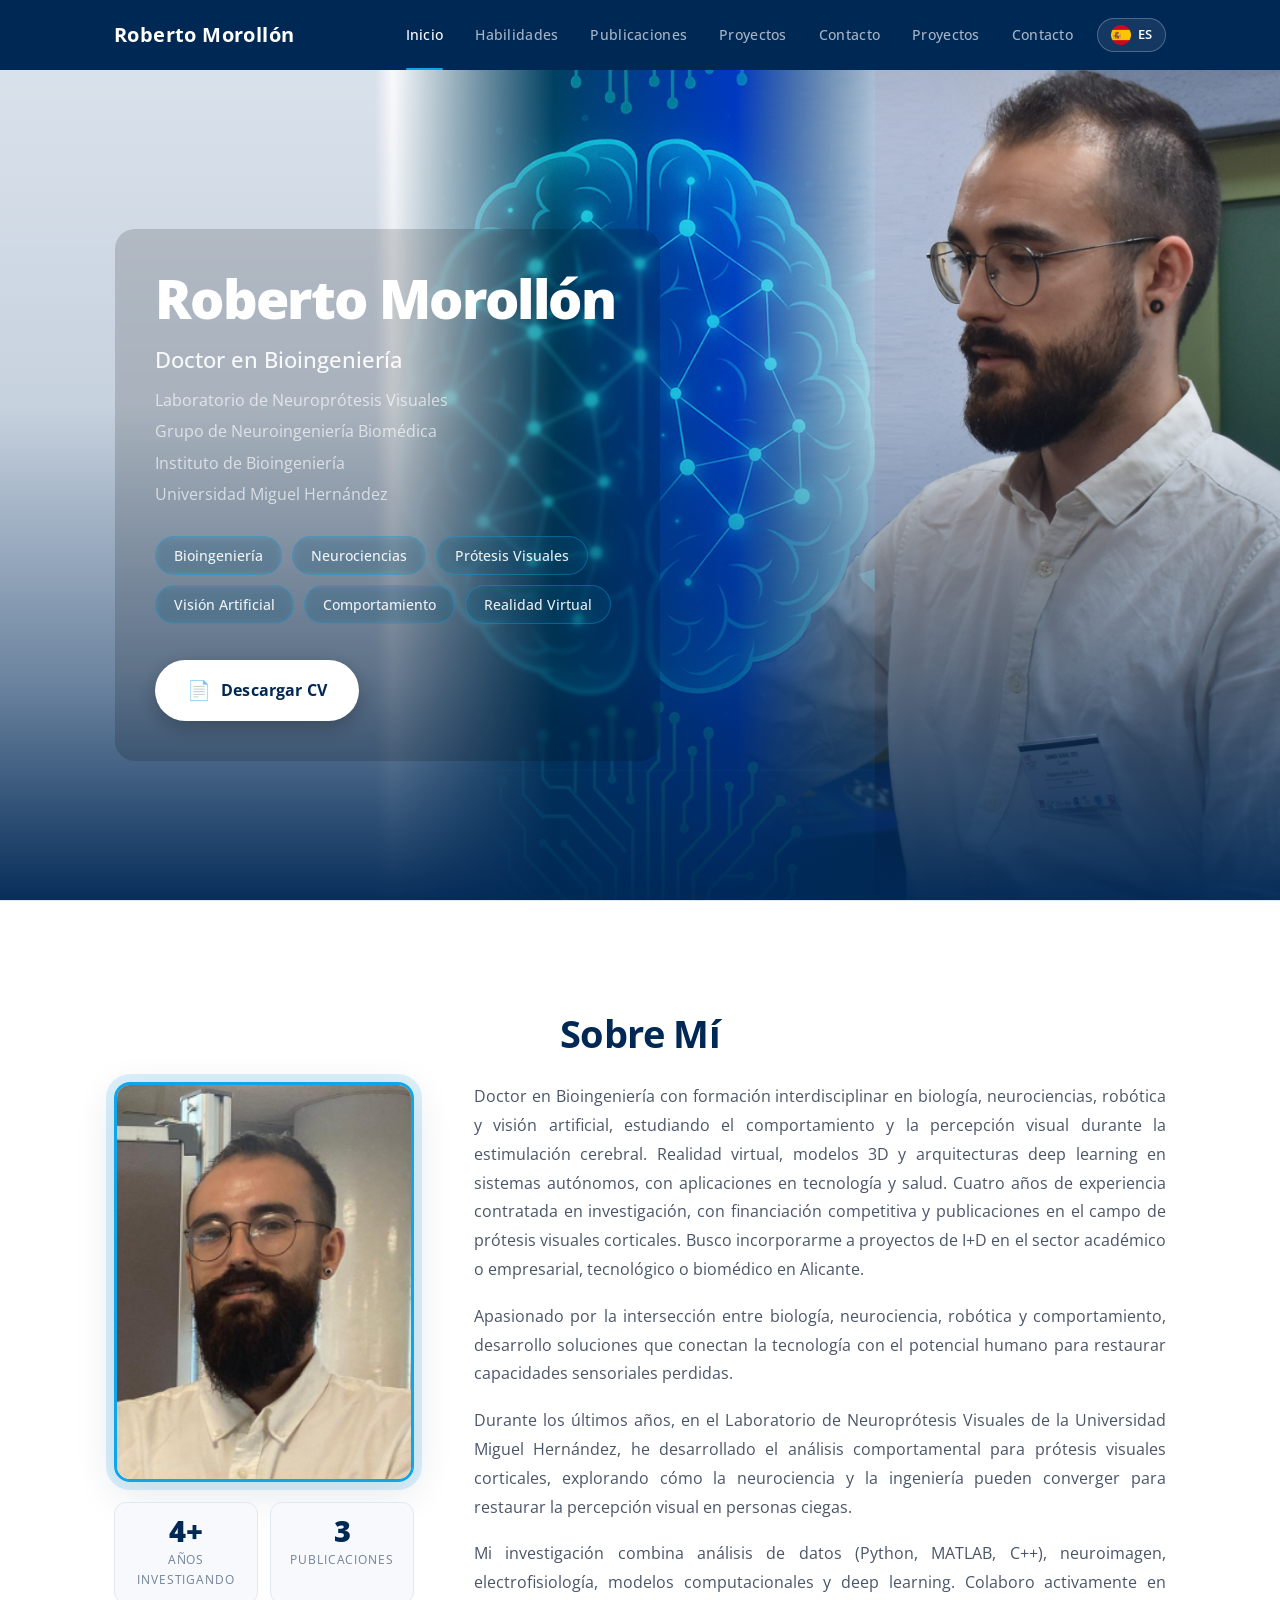
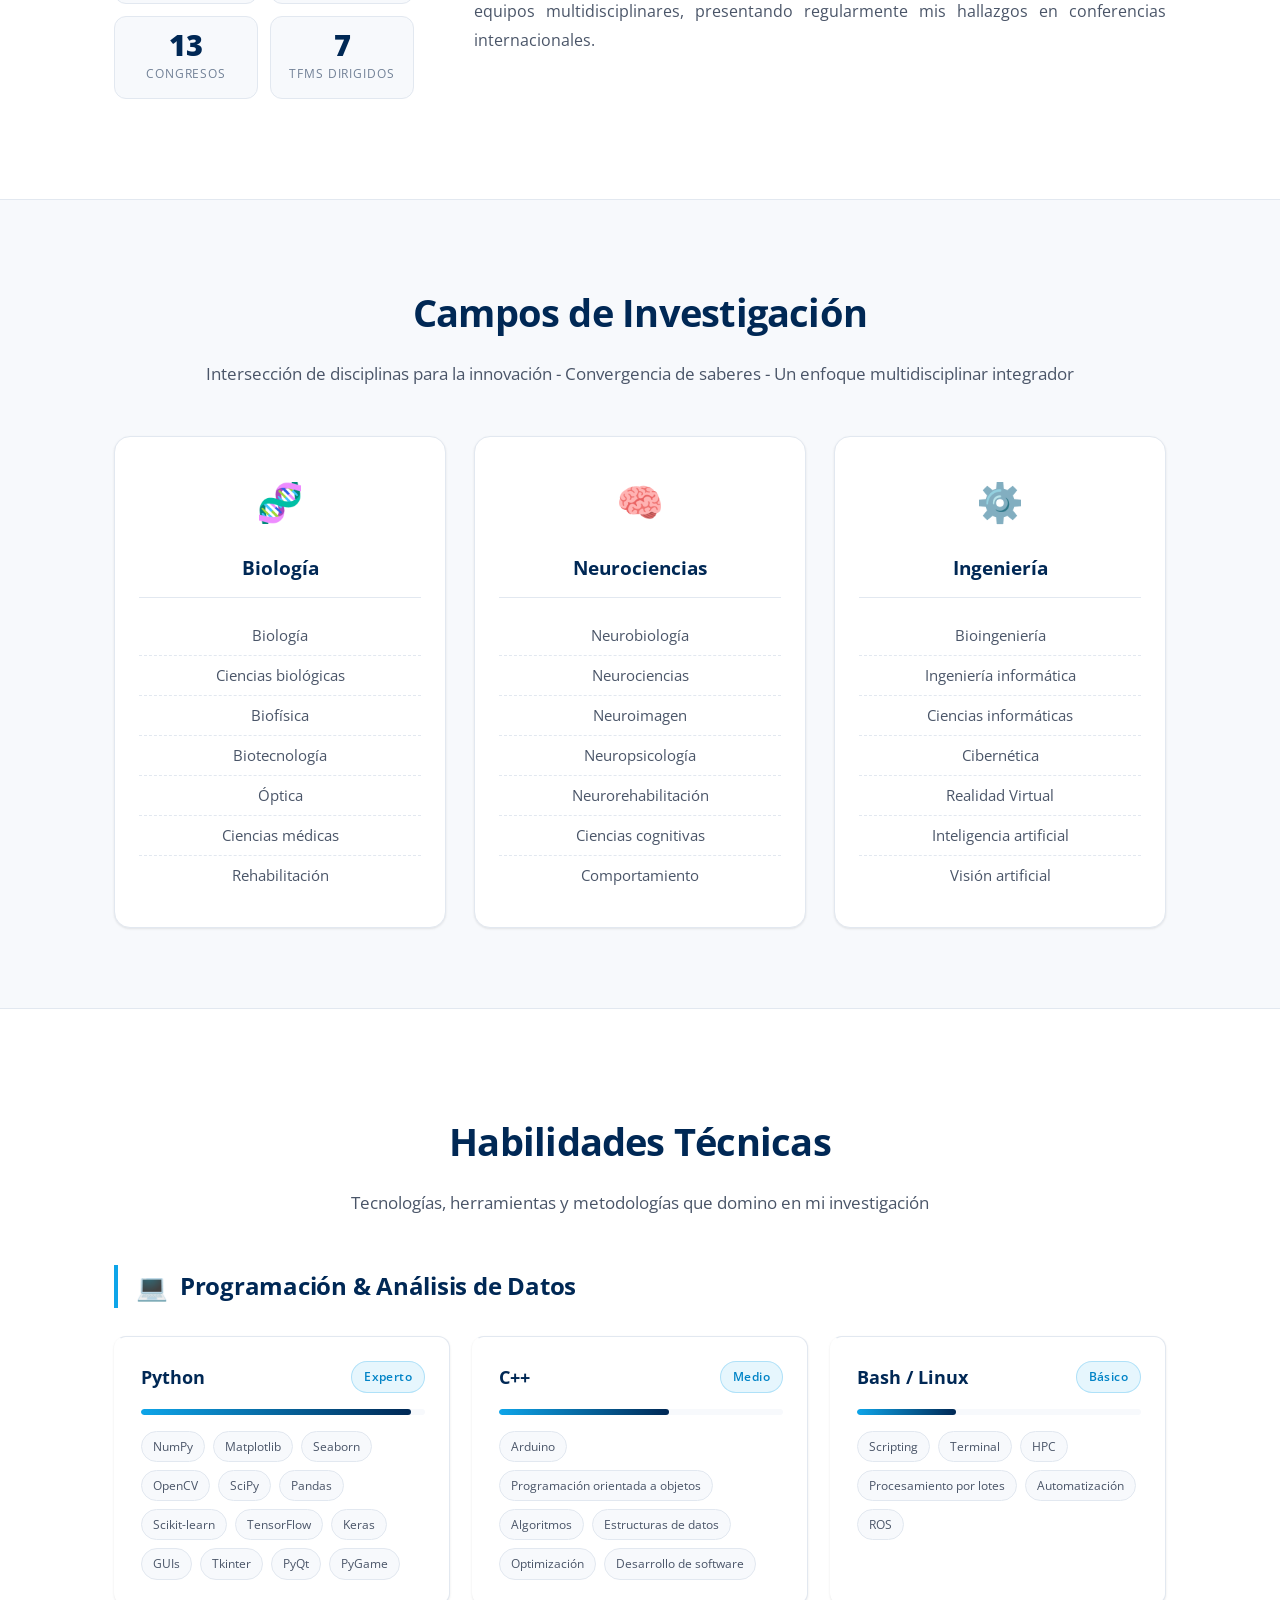
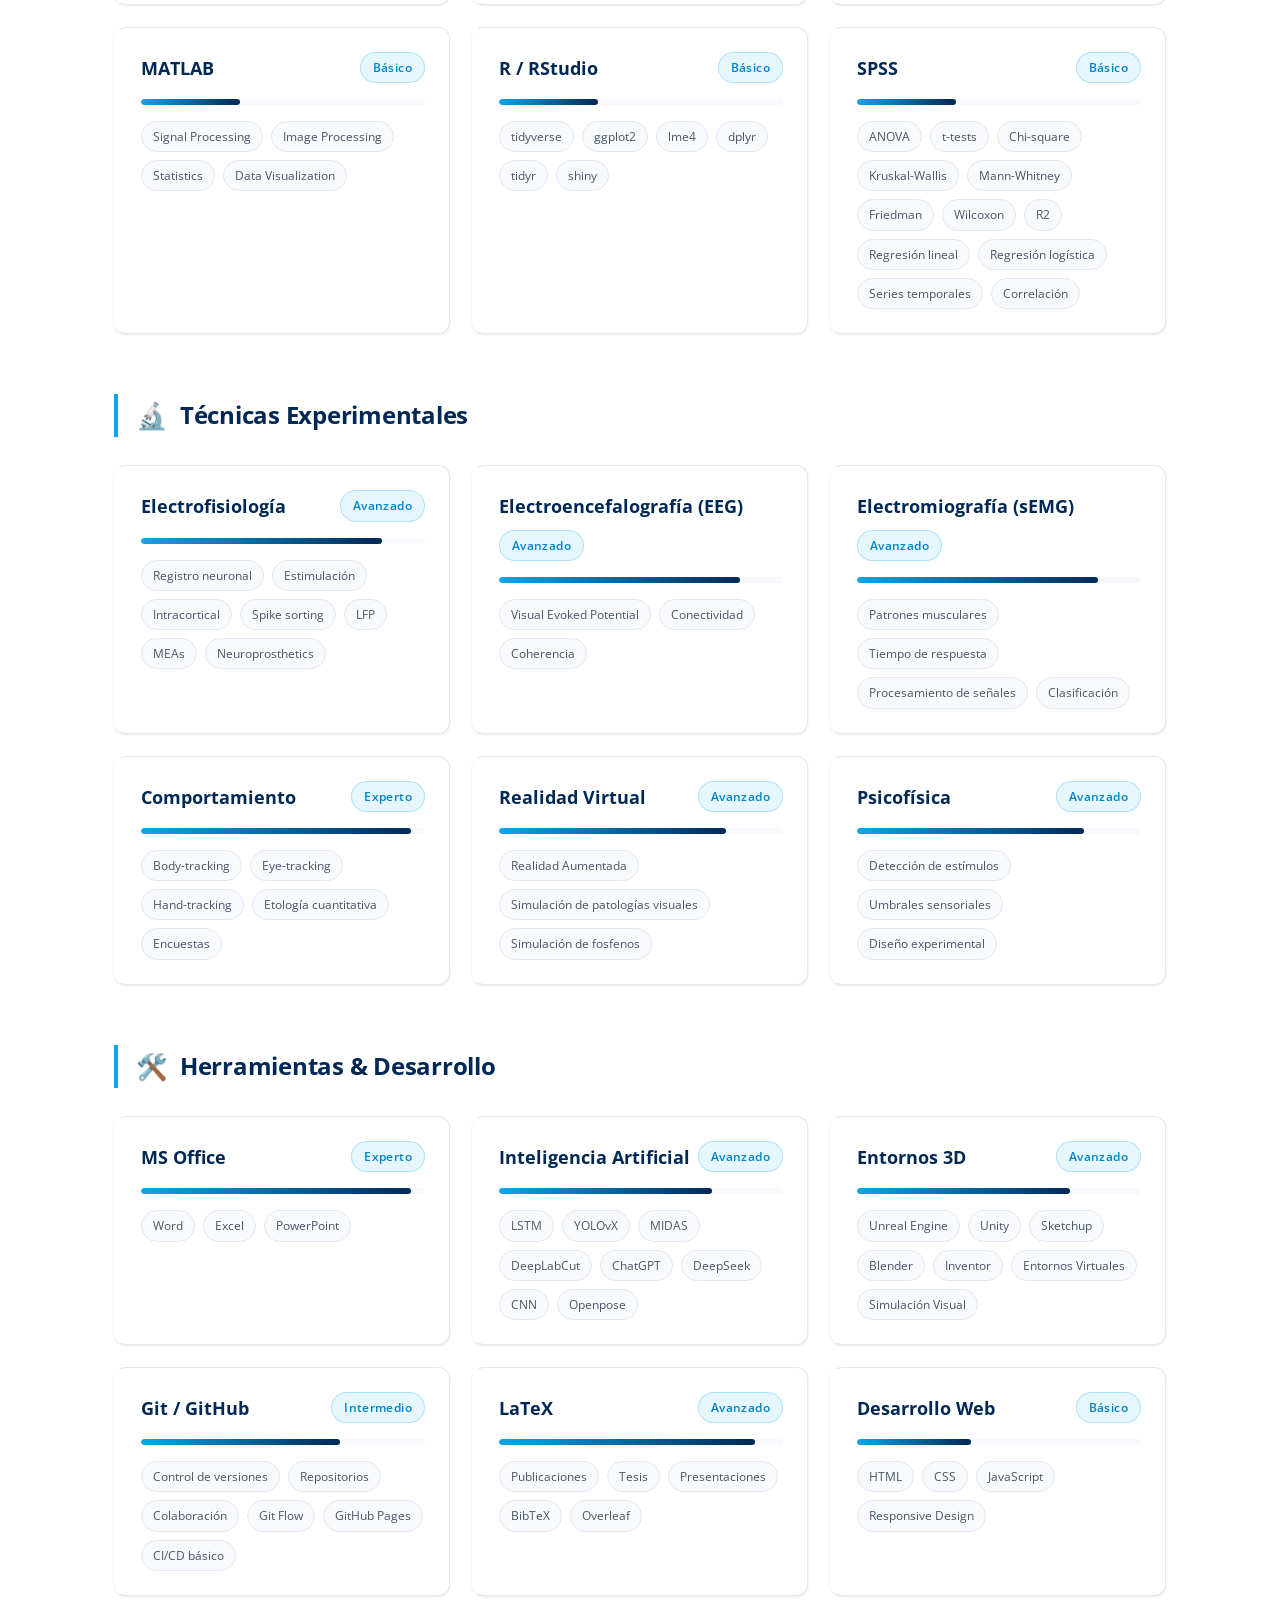
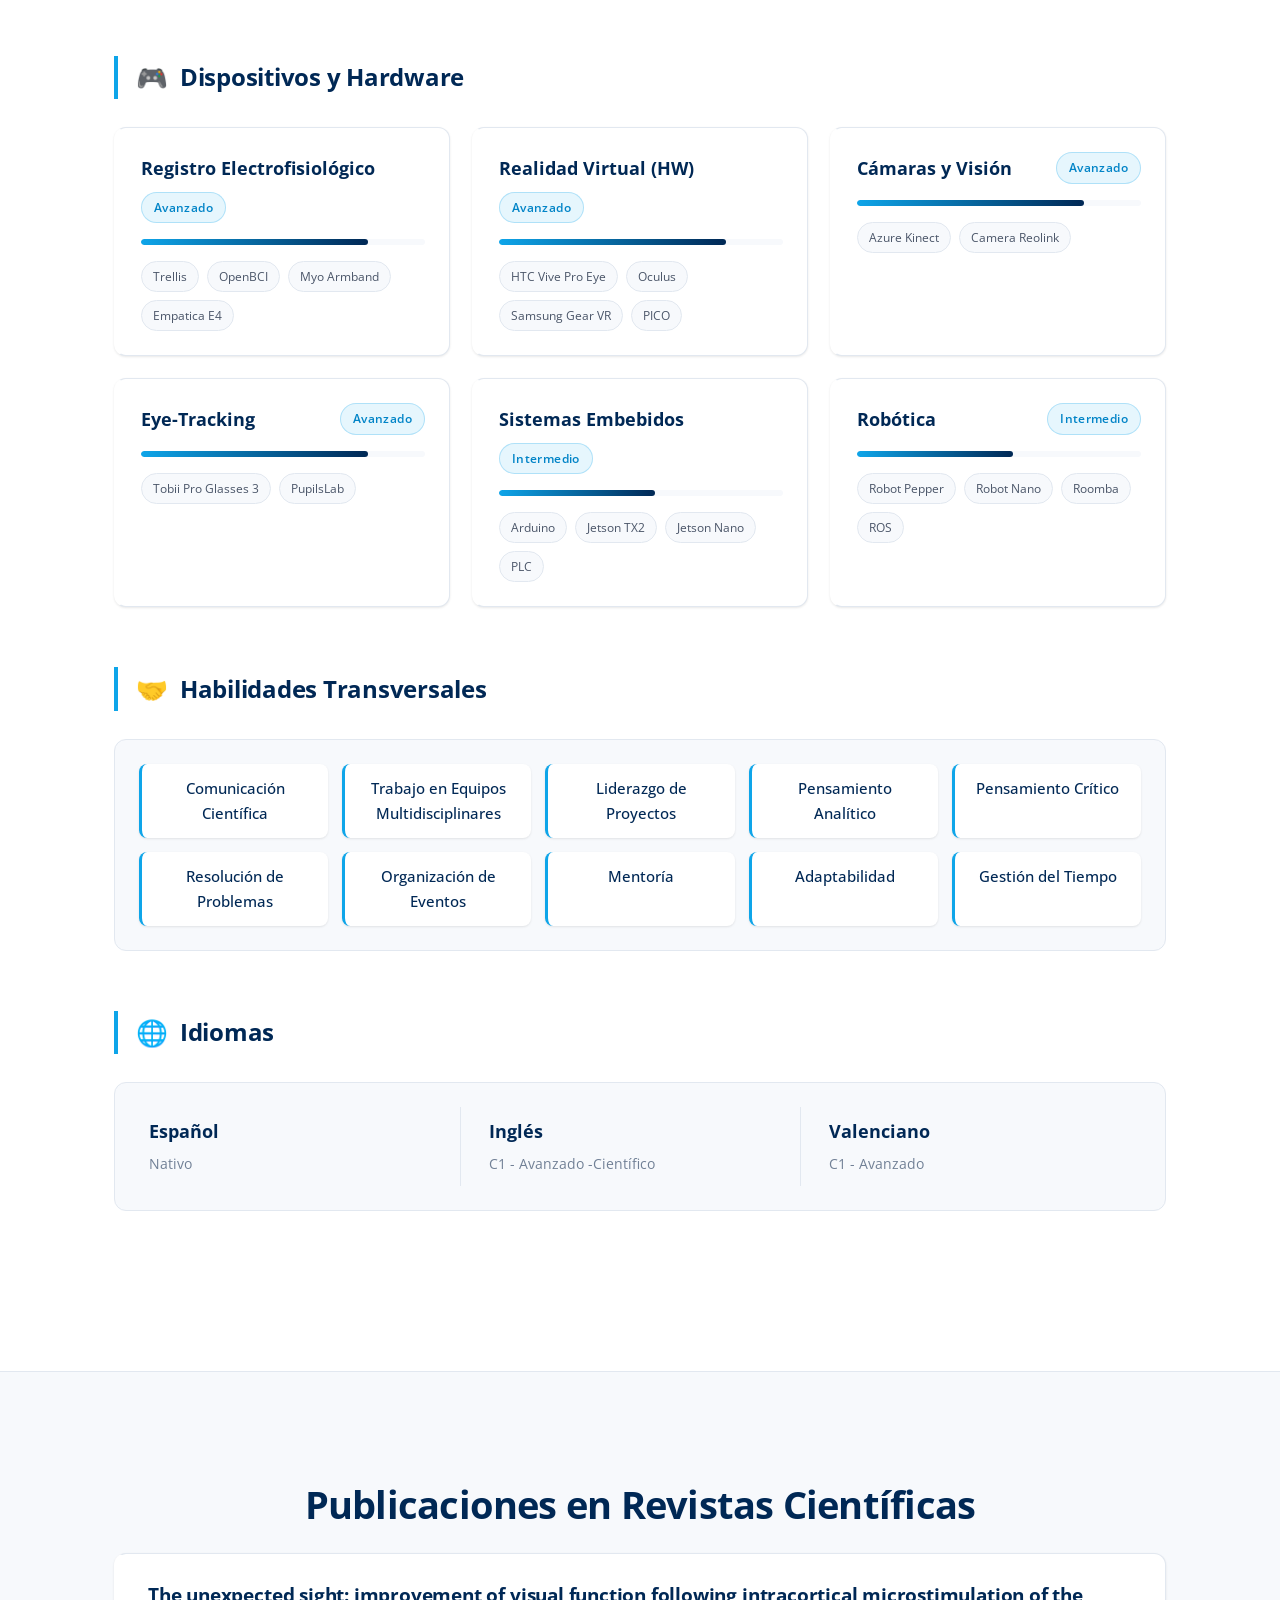
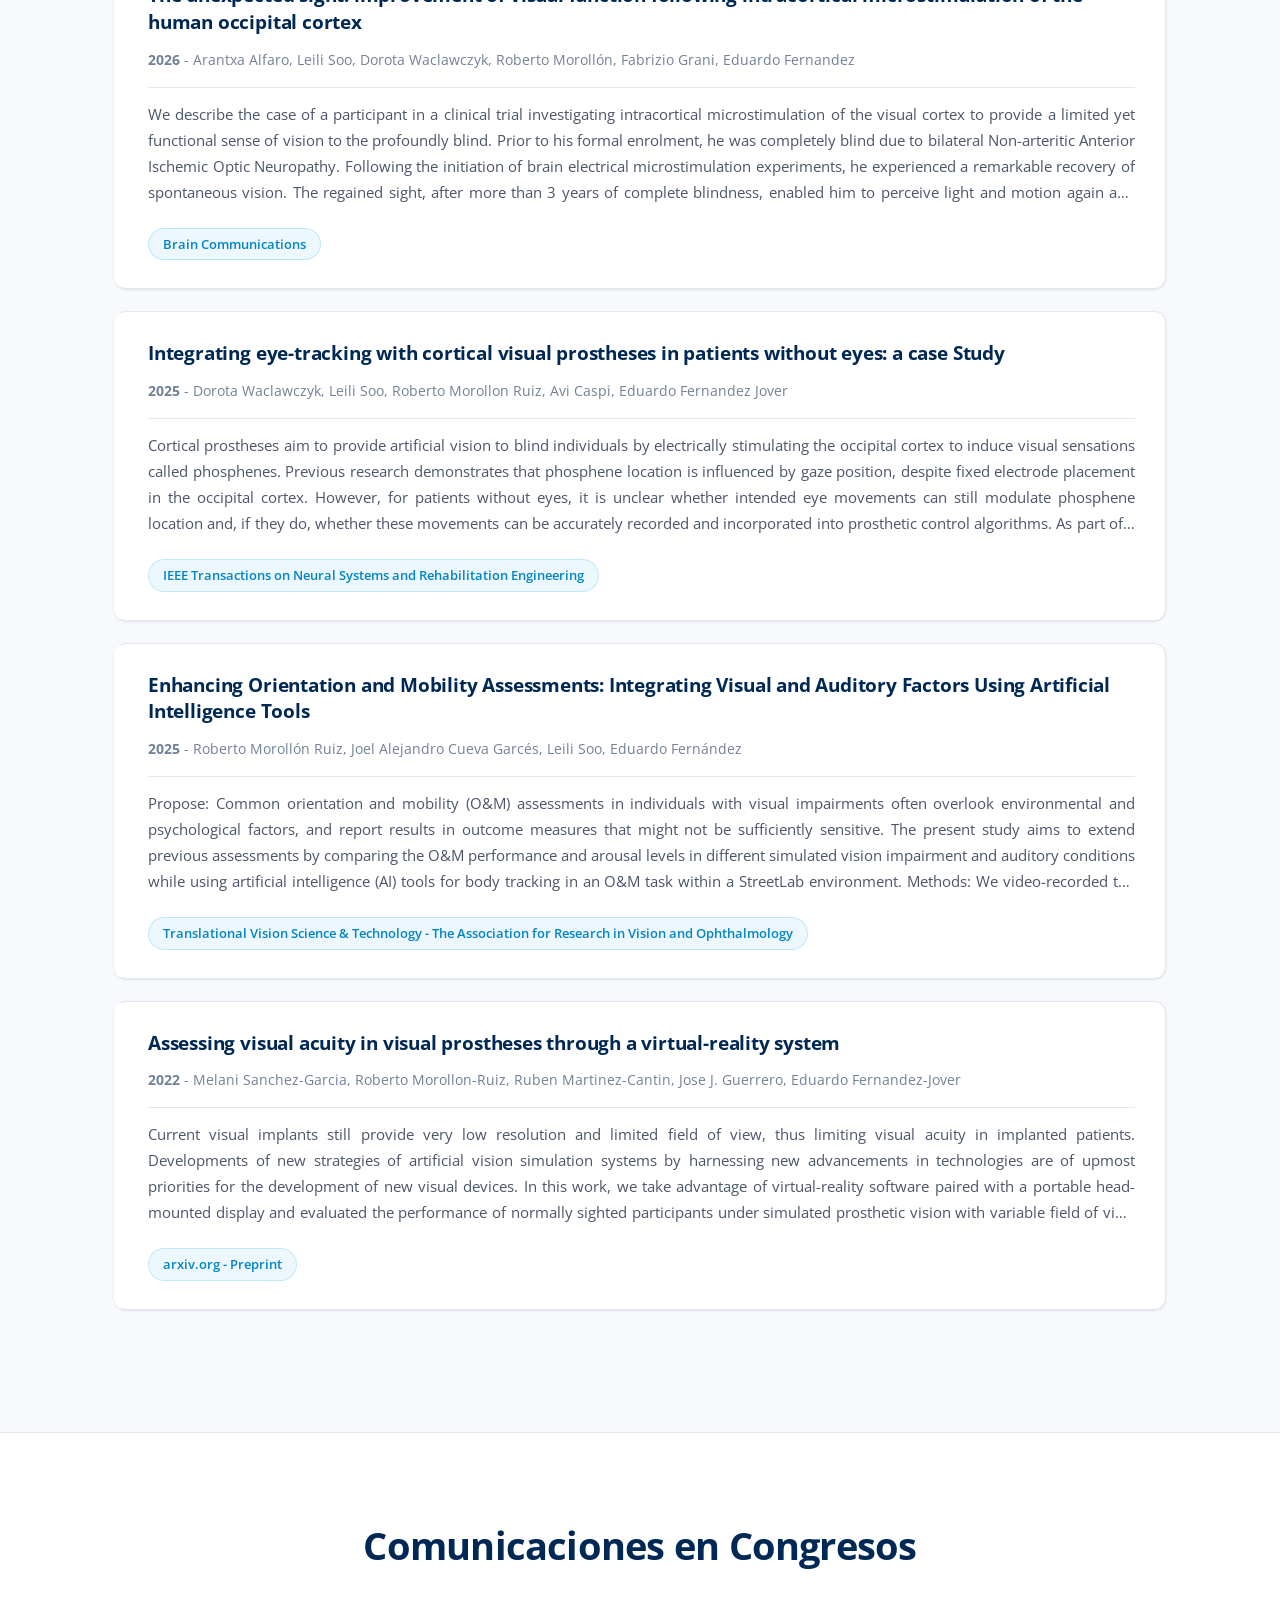
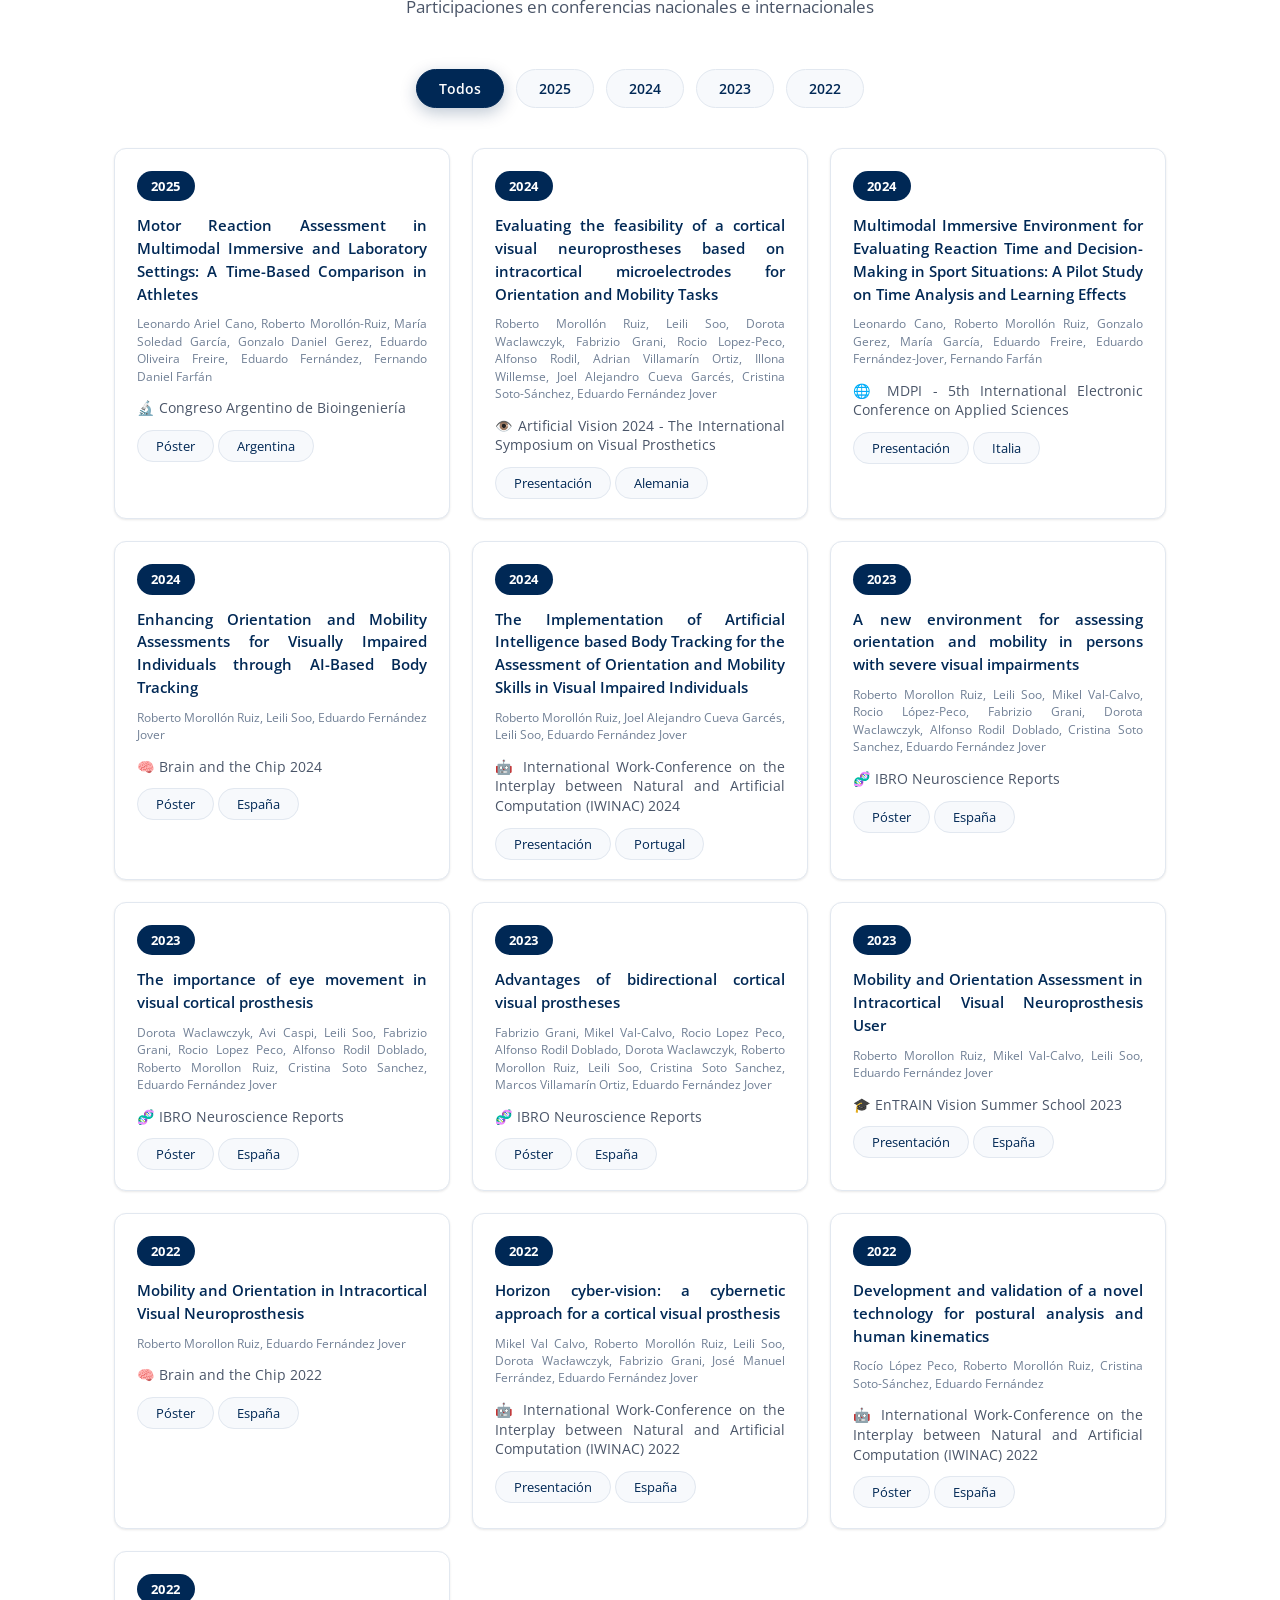
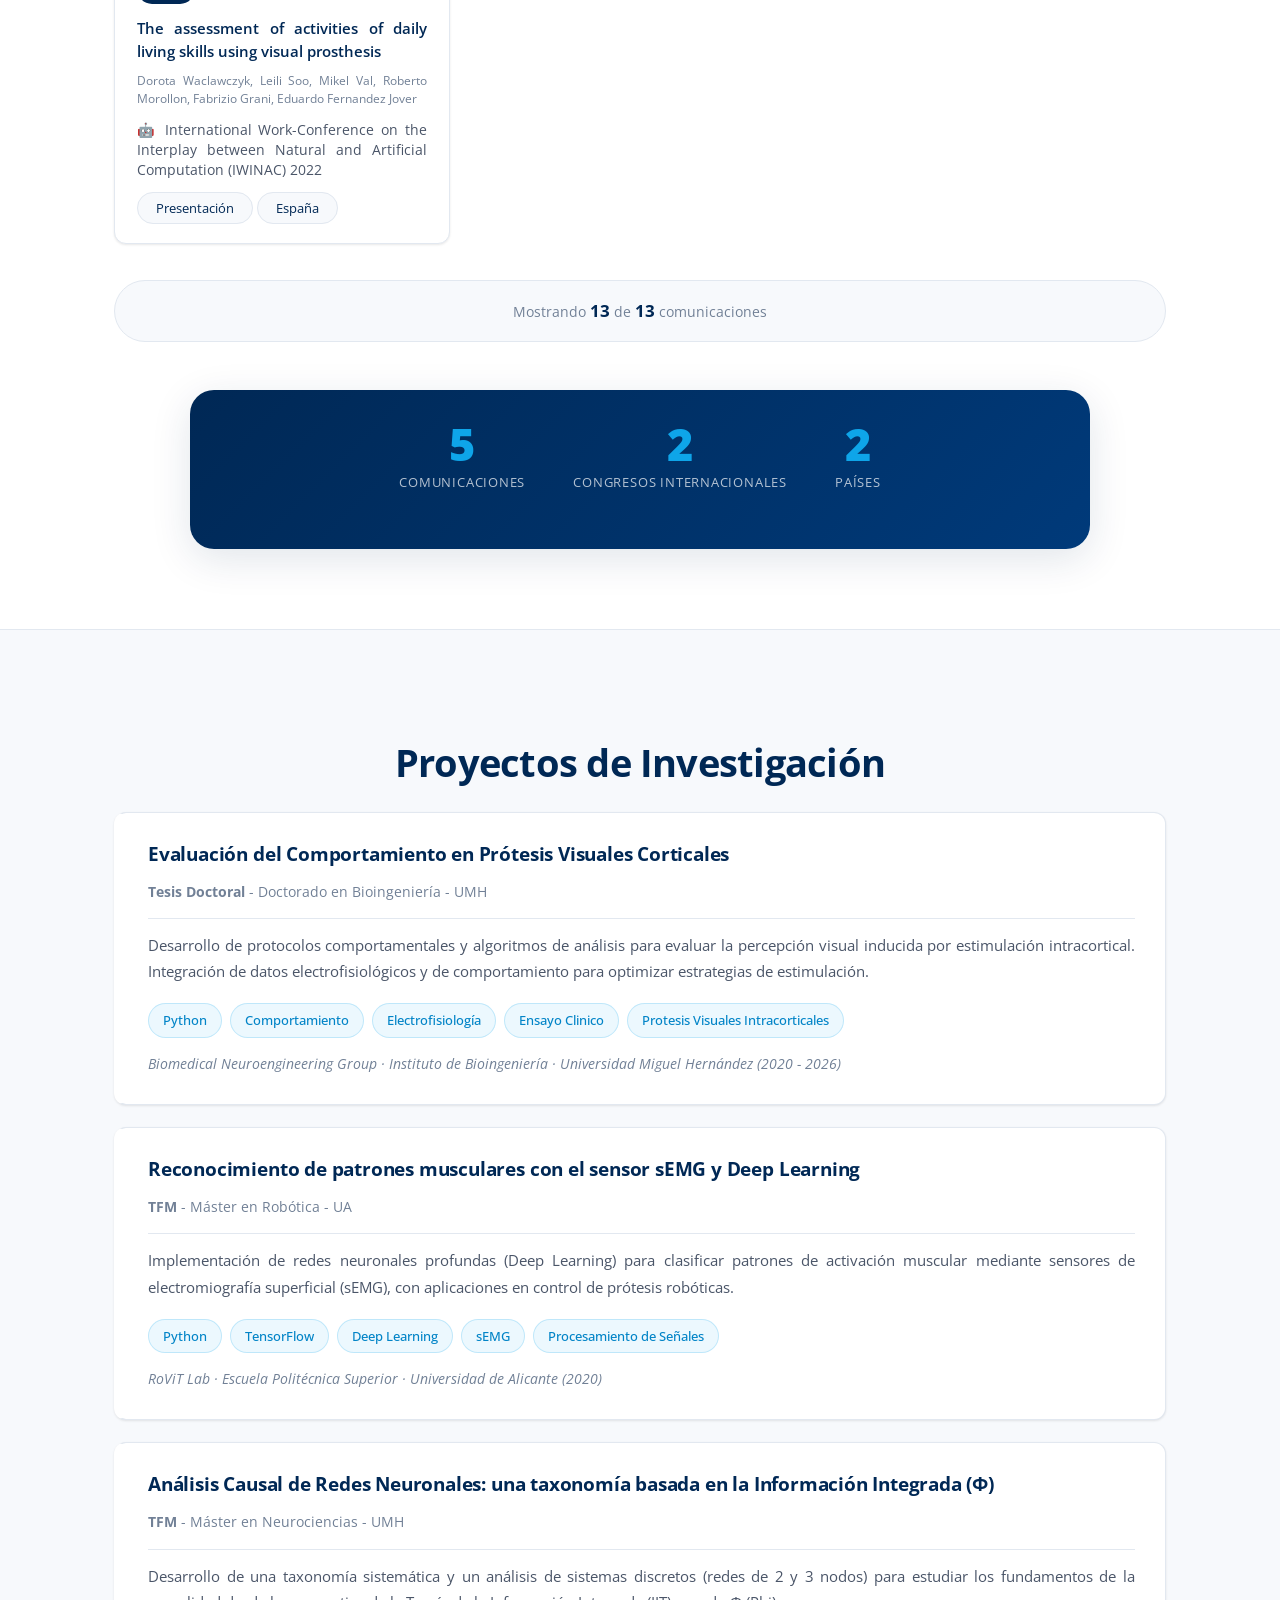
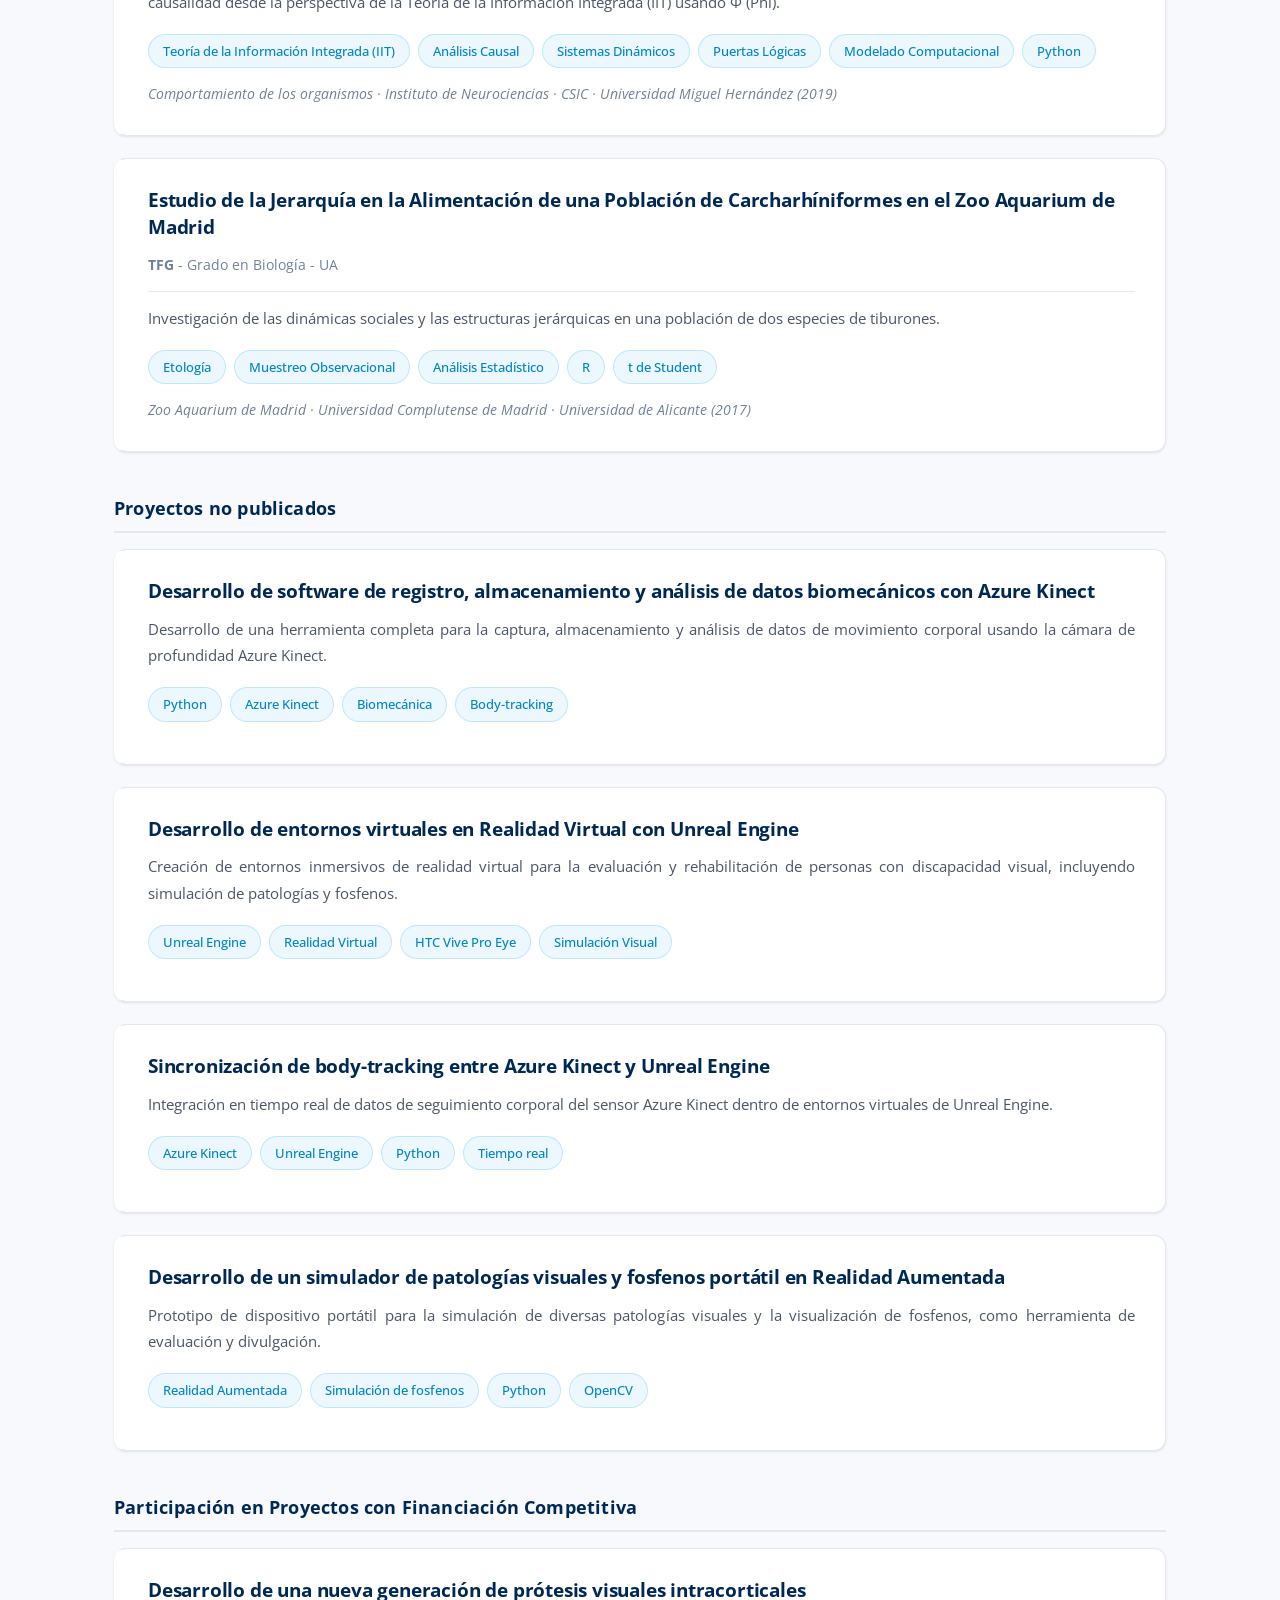
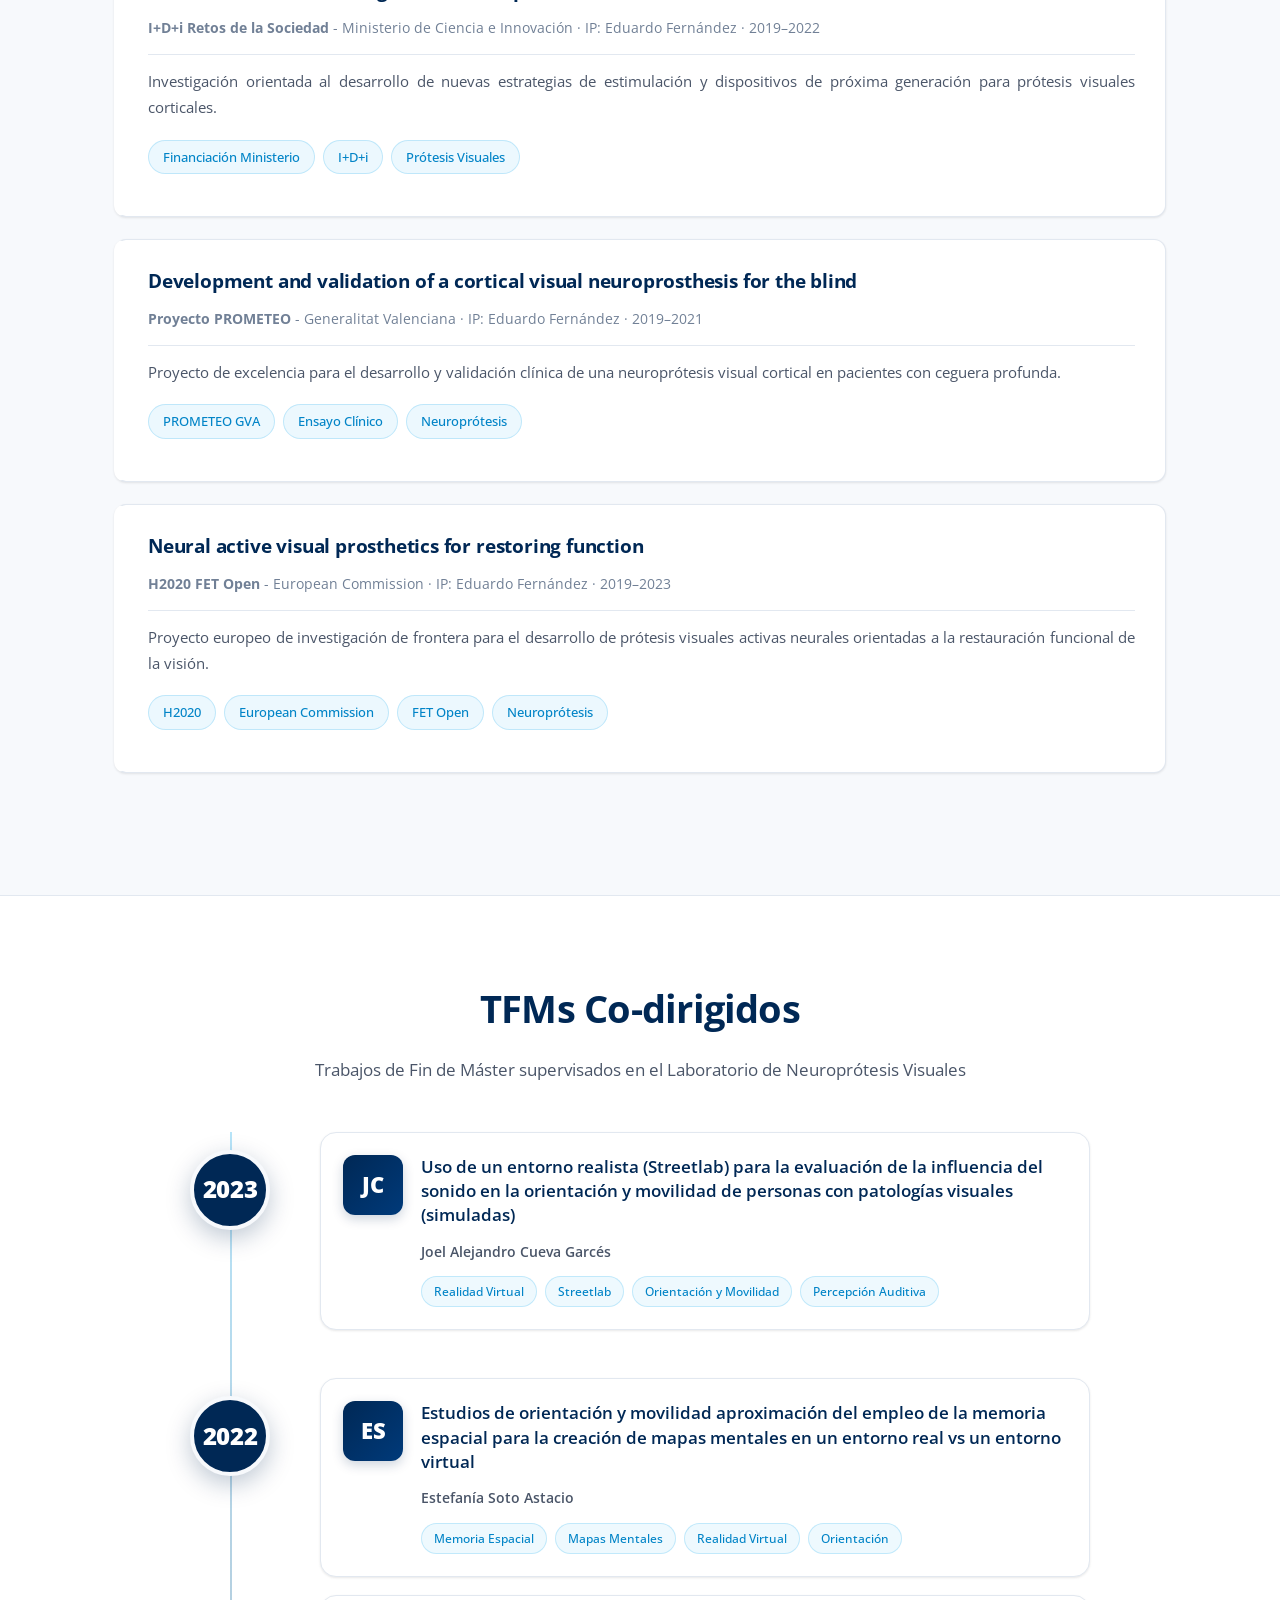
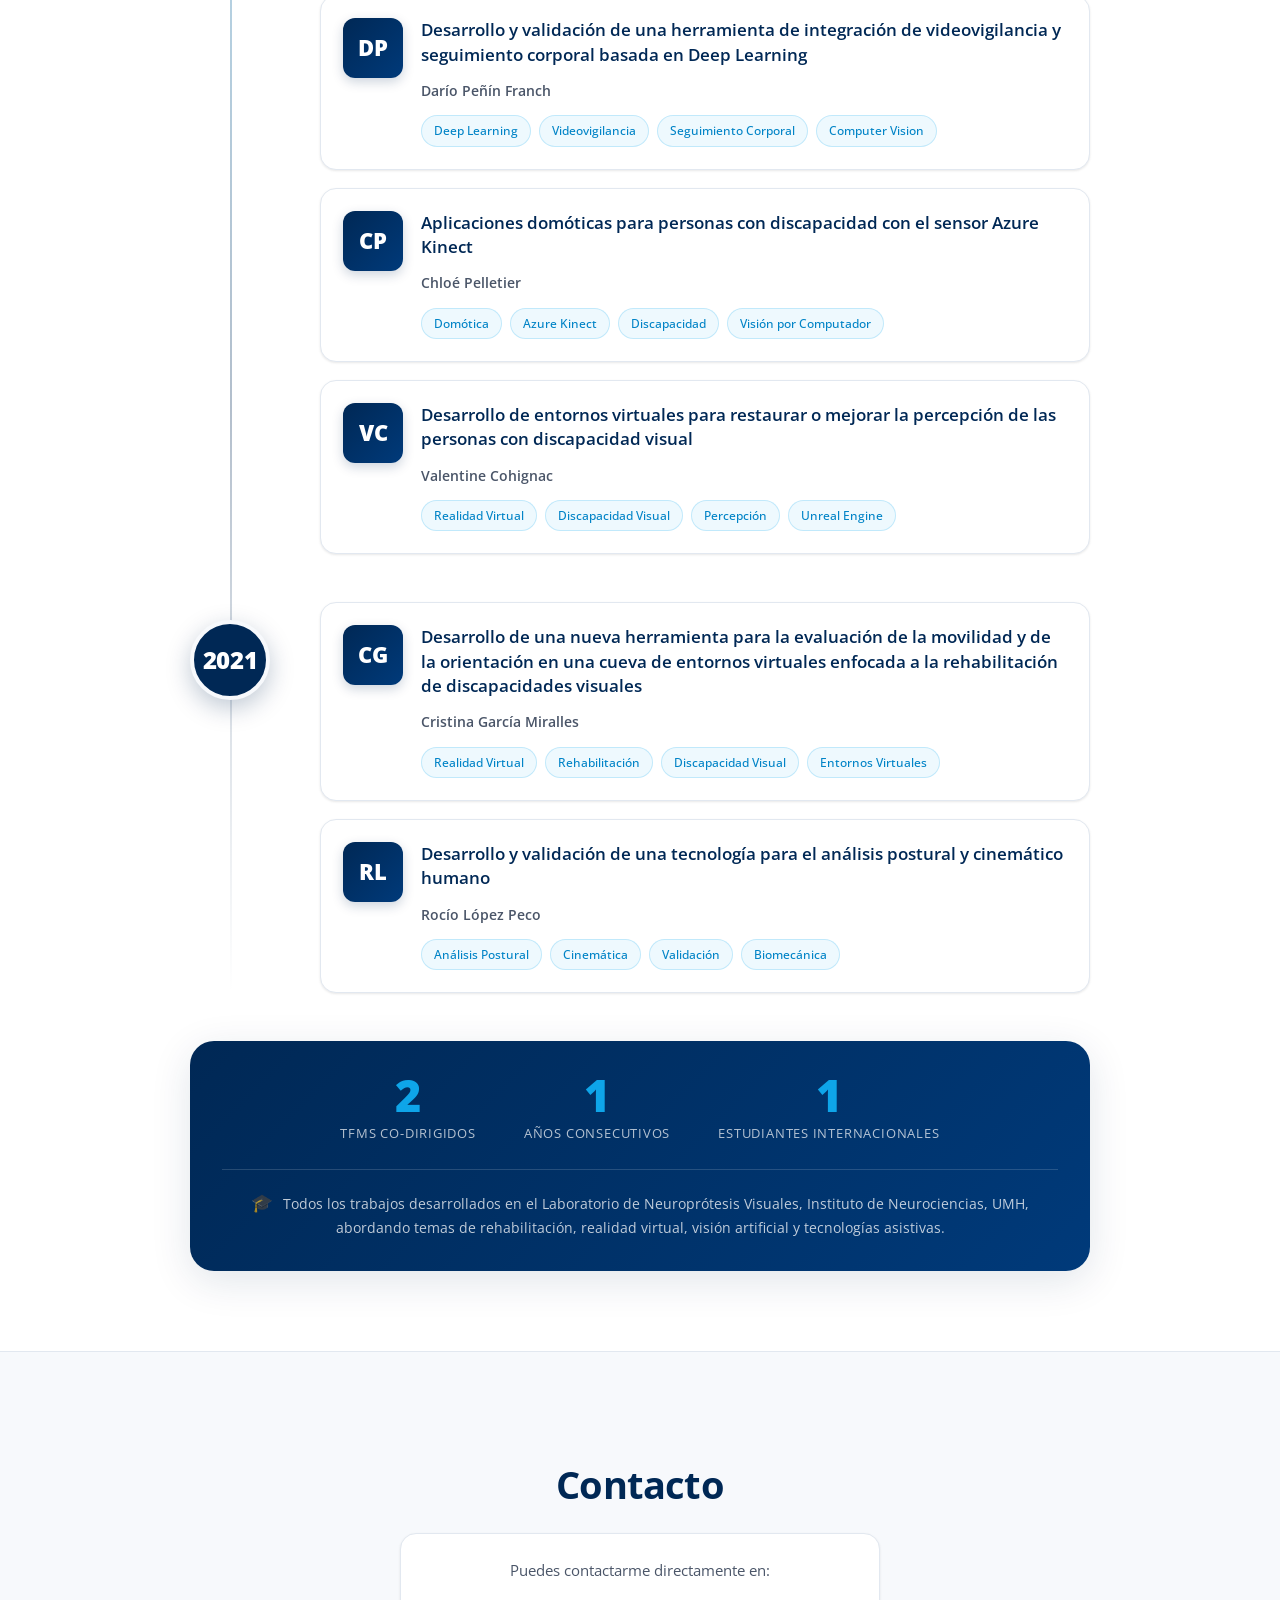
==== commit 73ad5ae8: "improve SEO, accessibility, bugs and navigation - Move meta charset to first position; add og:image " ====
--- a/index.html
+++ b/index.html
@@ -1,31 +1,40 @@
 <!DOCTYPE html>
 <html lang="es">
 <head>
+    <meta charset="UTF-8">
+    <meta name="viewport" content="width=device-width, initial-scale=1.0">
     <meta name="description" content="Portfolio de Roberto Morollón, Doctor en Bioingeniería especializado en prótesis visuales corticales, neurociencias y análisis de comportamiento.">
     <meta name="keywords" content="Roberto Morollón, bioingeniería, neurociencias, prótesis visuales, investigación, neuroingeniería">
     <meta name="author" content="Roberto Morollón">
     <meta property="og:title" content="Roberto Morollón | Investigador en Neurociencias y Bioingeniería">
-    <meta property="og:description" content="Portfolio profesional de Roberto Morollón, Doctor en Bioingeniería.">
+    <meta property="og:description" content="Portfolio profesional de Roberto Morollón, Doctor en Bioingeniería especializado en prótesis visuales corticales, neurociencias y análisis de comportamiento.">
     <meta property="og:type" content="website">
-    <meta charset="UTF-8">
-    <meta name="viewport" content="width=device-width, initial-scale=1.0">
+    <meta property="og:image" content="https://robmoru23.github.io/assets/images/profile-photo.png">
     <title>Roberto Morollón | Investigador en Neurociencias y Bioingeniería</title>
     <link rel="stylesheet" href="css/style.css">
-    <!-- Fuentes profesionales: Open Sans o Lato de Google Fonts -->
     <link href="https://fonts.googleapis.com/css2?family=Open+Sans:wght@300;400;600;700&display=swap" rel="stylesheet">
-    <!-- favicon -->
     <link rel="icon" type="image/png" href="assets/images/icon_face.png">
-    <style>
-        .subsection-title {
-            font-size: 1.2rem;
-            font-weight: 600;
-            color: #1a3a5c;
-            margin: 2rem 0 1rem 0;
-            padding-bottom: 0.5rem;
-            border-bottom: 2px solid #e0e8f0;
-            letter-spacing: 0.03em;
-        }
-    </style>
+    <script type="application/ld+json">
+    {
+        "@context": "https://schema.org",
+        "@type": "Person",
+        "name": "Roberto Morollón Ruiz",
+        "jobTitle": "Doctor en Bioingeniería",
+        "url": "https://robmoru23.github.io/",
+        "email": "robmoru23@gmail.com",
+        "affiliation": {
+            "@type": "Organization",
+            "name": "Universidad Miguel Hernández"
+        },
+        "sameAs": [
+            "https://www.linkedin.com/in/roberto-morollón-ruiz-14650b13a/",
+            "https://github.com/Robmoru23",
+            "https://scholar.google.es/citations?user=SVMv6VEAAAAJ",
+            "https://orcid.org/0000-0002-9903-3296",
+            "https://www.researchgate.net/profile/Roberto-Morollon-Ruiz"
+        ]
+    }
+    </script>
 </head>
 <body>
     <div id="scroll-progress"></div>
@@ -36,16 +45,18 @@
             <div class="nav-brand">Roberto Morollón</div>
 
             <!-- Botón hamburguesa (solo visible en móvil) -->
-            <div class="menu-toggle" id="mobile-menu">
+            <button class="menu-toggle" id="mobile-menu" aria-label="Abrir menú de navegación" aria-expanded="false">
                 <span class="bar"></span>
                 <span class="bar"></span>
                 <span class="bar"></span>
-            </div>
+            </button>
             
             <ul class="nav-menu" id="nav-menu">
                 <li><a href="#inicio">Inicio</a></li>
+                <li><a href="#sobre-mi">Sobre Mí</a></li>
                 <li><a href="#habilidades">Habilidades</a></li>
                 <li><a href="#publicaciones">Publicaciones</a></li>
+                <li><a href="#congresos">Congresos</a></li>
                 <li><a href="#investigacion">Proyectos</a></li>
                 <li><a href="#contacto">Contacto</a></li>
             <!-- Botón de idioma como parte del menú -->
@@ -132,7 +143,7 @@
     <section id="campos-investigacion" class="research-fields-cards">
         <div class="container">
             <h2>Campos de Investigación</h2>
-            <p class="section-subtitle">Intersección de disciplinas para la innovación - Convergencia de saberes - Un enfoque multidisciplinar integrador</p>
+            <p class="section-subtitle">Enfoque multidisciplinar en la intersección de biología, neurociencia e ingeniería</p>
             
             <div class="cards-grid">
                 <!-- Tarjeta 1: Ciencias de la Vida -->
@@ -700,7 +711,7 @@
         <div class="container">
             <h2>Publicaciones en Revistas Científicas</h2>
             
-            <a href="https://academic.oup.com/braincomms/article/8/1/fcaf504/8455384" class="publication-link" target="_blank" rel="noopener">
+            <a href="https://academic.oup.com/braincomms/article/8/1/fcaf504/8455384" class="publication-link" target="_blank" rel="noopener noreferrer">
                 <div class="project-card">
                     <h3>The unexpected sight: improvement of visual function following intracortical microstimulation of the human occipital cortex</h3>
                     <p class="project-role"><strong>2026</strong> - Arantxa Alfaro, Leili Soo, Dorota Waclawczyk, Roberto Morollón, Fabrizio Grani, Eduardo Fernandez</p>
@@ -709,7 +720,7 @@
                 </div>
             </a>
             
-            <a href="https://ieeexplore.ieee.org/document/11184282" class="publication-link" target="_blank" rel="noopener">
+            <a href="https://ieeexplore.ieee.org/document/11184282" class="publication-link" target="_blank" rel="noopener noreferrer">
                 <div class="project-card">
                     <h3>Integrating eye-tracking with cortical visual prostheses in patients without eyes: a case Study</h3>
                     <p class="project-role"><strong>2025</strong> - Dorota Waclawczyk, Leili Soo, Roberto Morollon Ruiz, Avi Caspi, Eduardo Fernandez Jover</p>
@@ -718,7 +729,7 @@
                 </div>
             </a>
             
-            <a href="https://tvst.arvojournals.org/article.aspx?articleid=2810422" class="publication-link" target="_blank" rel="noopener">
+            <a href="https://tvst.arvojournals.org/article.aspx?articleid=2810422" class="publication-link" target="_blank" rel="noopener noreferrer">
                 <div class="project-card">
                     <h3>Enhancing Orientation and Mobility Assessments: Integrating Visual and Auditory Factors Using Artificial Intelligence Tools</h3>
                     <p class="project-role"><strong>2025</strong> - Roberto Morollón Ruiz, Joel Alejandro Cueva Garcés, Leili Soo, Eduardo Fernández</p>
@@ -727,7 +738,7 @@
                 </div>
             </a>
 
-            <a href="https://arxiv.org/abs/2205.10395" class="publication-link" target="_blank" rel="noopener">
+            <a href="https://arxiv.org/abs/2205.10395" class="publication-link" target="_blank" rel="noopener noreferrer">
                 <div class="project-card">
                     <h3>Assessing visual acuity in visual prostheses through a virtual-reality system</h3>
                     <p class="project-role"><strong>2022</strong> - Melani Sanchez-Garcia, Roberto Morollon-Ruiz, Ruben Martinez-Cantin, Jose J. Guerrero, Eduardo Fernandez-Jover</p>
@@ -758,7 +769,7 @@
             <div class="conference-grid">
                 
                 <!-- 2025 -->
-                <a href="https://link.springer.com/chapter/10.1007/978-3-032-06401-1_144" target="_blank" rel="noopener" class="conference-card-link">
+                <a href="https://link.springer.com/chapter/10.1007/978-3-032-06401-1_144" target="_blank" rel="noopener noreferrer" class="conference-card-link">
                     <div class="conference-card" data-year="2025">
                         <div class="card-year">2025</div>
                         <h3 class="card-title">Motor Reaction Assessment in Multimodal Immersive and Laboratory Settings: A Time-Based Comparison in Athletes</h3>
@@ -772,7 +783,7 @@
                 </a>
 
                 <!-- 2024 -->
-                <a href="https://www.artificial-vision.org/" target="_blank" rel="noopener" class="conference-card-link">
+                <a href="https://www.artificial-vision.org/" target="_blank" rel="noopener noreferrer" class="conference-card-link">
                     <div class="conference-card" data-year="2024">
                         <div class="card-year">2024</div>
                         <h3 class="card-title">Evaluating the feasibility of a cortical visual neuroprostheses based on intracortical microelectrodes for Orientation and Mobility Tasks</h3>
@@ -785,7 +796,7 @@
                     </div>
                 </a>
                 
-                <a href="https://sciforum.net/paper/view/20841" target="_blank" rel="noopener" class="conference-card-link">
+                <a href="https://sciforum.net/paper/view/20841" target="_blank" rel="noopener noreferrer" class="conference-card-link">
                     <div class="conference-card" data-year="2024">
                         <div class="card-year">2024</div>
                         <h3 class="card-title">Multimodal Immersive Environment for Evaluating Reaction Time and Decision-Making in Sport Situations: A Pilot Study on Time Analysis and Learning Effects</h3>
@@ -798,7 +809,7 @@
                     </div>
                 </a>
 
-                <a href="https://cortivis.org/inicio/the-brain-and-the-chip-2022/congresos-thebrainandthechip/the-brain-and-the-chip/" target="_blank" rel="noopener" class="conference-card-link">
+                <a href="https://cortivis.org/inicio/the-brain-and-the-chip-2022/congresos-thebrainandthechip/the-brain-and-the-chip/" target="_blank" rel="noopener noreferrer" class="conference-card-link">
                     <div class="conference-card" data-year="2024">
                         <div class="card-year">2024</div>
                         <h3 class="card-title">Enhancing Orientation and Mobility Assessments for Visually Impaired Individuals through AI-Based Body Tracking</h3>
@@ -811,7 +822,7 @@
                     </div>
                 </a>
                 
-                <a href="https://link.springer.com/chapter/10.1007/978-3-031-61137-7_45" target="_blank" rel="noopener" class="conference-card-link">
+                <a href="https://link.springer.com/chapter/10.1007/978-3-031-61137-7_45" target="_blank" rel="noopener noreferrer" class="conference-card-link">
                     <div class="conference-card" data-year="2024">
                         <div class="card-year">2024</div>
                         <h3 class="card-title">The Implementation of Artificial Intelligence based Body Tracking for the Assessment of Orientation and Mobility Skills in Visual Impaired Individuals</h3>
@@ -825,7 +836,7 @@
                 </a>
                 
                 <!-- 2023 -->
-                <a href="https://www.ibroneuroreports.org/article/S2667-2421(23)02070-5/fulltext" target="_blank" rel="noopener" class="conference-card-link">
+                <a href="https://www.ibroneuroreports.org/article/S2667-2421(23)02070-5/fulltext" target="_blank" rel="noopener noreferrer" class="conference-card-link">
                     <div class="conference-card" data-year="2023">
                         <div class="card-year">2023</div>
                         <h3 class="card-title">A new environment for assessing orientation and mobility in persons with severe visual impairments</h3>
@@ -838,7 +849,7 @@
                     </div> 
                 </a>
 
-                <a href="https://www.ibroneuroreports.org/article/S2667-2421(23)01538-5/fulltext" target="_blank" rel="noopener" class="conference-card-link">
+                <a href="https://www.ibroneuroreports.org/article/S2667-2421(23)01538-5/fulltext" target="_blank" rel="noopener noreferrer" class="conference-card-link">
                     <div class="conference-card" data-year="2023">
                         <div class="card-year">2023</div>
                         <h3 class="card-title">The importance of eye movement in visual cortical prosthesis</h3>
@@ -851,7 +862,7 @@
                     </div> 
                 </a>
 
-                <a href="https://www.ibroneuroreports.org/article/S2667-2421(23)02065-1/fulltext" target="_blank" rel="noopener" class="conference-card-link">
+                <a href="https://www.ibroneuroreports.org/article/S2667-2421(23)02065-1/fulltext" target="_blank" rel="noopener noreferrer" class="conference-card-link">
                     <div class="conference-card" data-year="2023">
                         <div class="card-year">2023</div>
                         <h3 class="card-title">Advantages of bidirectional cortical visual prostheses</h3>
@@ -864,7 +875,7 @@
                     </div> 
                 </a>    
                 
-                <a href="https://www.instagram.com/p/Cp2ddTJMfva/?__d=11" target="_blank" rel="noopener" class="conference-card-link">
+                <a href="https://www.instagram.com/p/Cp2ddTJMfva/?__d=11" target="_blank" rel="noopener noreferrer" class="conference-card-link">
                     <div class="conference-card" data-year="2023">
                         <div class="card-year">2023</div>
                         <h3 class="card-title">Mobility and Orientation Assessment in Intracortical Visual Neuroprosthesis User</h3>
@@ -878,7 +889,7 @@
                 </a>
 
                 <!-- 2022 -->
-                <a href="https://cortivis.org/inicio/the-brain-and-the-chip-2022/" target="_blank" rel="noopener" class="conference-card-link">  
+                <a href="https://cortivis.org/inicio/the-brain-and-the-chip-2022/" target="_blank" rel="noopener noreferrer" class="conference-card-link">  
                     <div class="conference-card" data-year="2022">
                         <div class="card-year">2022</div>
                         <h3 class="card-title">Mobility and Orientation in Intracortical Visual Neuroprosthesis</h3>
@@ -891,7 +902,7 @@
                     </div>
                 </a>
 
-                <a href="https://link.springer.com/chapter/10.1007/978-3-031-06242-1_38" target="_blank" rel="noopener" class="conference-card-link">
+                <a href="https://link.springer.com/chapter/10.1007/978-3-031-06242-1_38" target="_blank" rel="noopener noreferrer" class="conference-card-link">
                     <div class="conference-card" data-year="2022">
                         <div class="card-year">2022</div>
                         <h3 class="card-title">Horizon cyber-vision: a cybernetic approach for a cortical visual prosthesis</h3>
@@ -904,7 +915,7 @@
                     </div>   
                 </a> 
                 
-                <a href="https://link.springer.com/chapter/10.1007/978-3-031-06527-9_49" target="_blank" rel="noopener" class="conference-card-link">
+                <a href="https://link.springer.com/chapter/10.1007/978-3-031-06527-9_49" target="_blank" rel="noopener noreferrer" class="conference-card-link">
                     <div class="conference-card" data-year="2022">
                         <div class="card-year">2022</div>
                         <h3 class="card-title">Development and validation of a novel technology for postural analysis and human kinematics</h3>
@@ -917,7 +928,7 @@
                     </div>
                 </a>
 
-                <a href="https://link.springer.com/chapter/10.1007/978-3-031-06242-1_39" target="_blank" rel="noopener" class="conference-card-link">
+                <a href="https://link.springer.com/chapter/10.1007/978-3-031-06242-1_39" target="_blank" rel="noopener noreferrer" class="conference-card-link">
                     <div class="conference-card" data-year="2022">
                         <div class="card-year">2022</div>
                         <h3 class="card-title">The assessment of activities of daily living skills using visual prosthesis</h3>
@@ -1297,13 +1308,17 @@
             <div class="contact-content">
                 
                 <div class="contact-email">
-                    <p>Puedes contactarme directamente en:</p>
-                    <a href="mailto:robmoru23@gmail.com" class="email-link">robmoru23@gmail.com</a>
+                    <p>📧 Puedes contactarme directamente en:</p>
+                    <button id="copyEmailBtn" class="email-copy-btn">
+                        <span class="email-address">robmoru23@gmail.com</span>
+                        <span class="copy-icon">📋</span>
+                    </button>
+                    <div id="copyToast" class="copy-toast">📋 Se ha copiado la dirección email al portapapeles</div>
                 </div>
 
                 <div class="contact-links">
                     <a href="https://www.linkedin.com/in/roberto-moroll%C3%B3n-ruiz-14650b13a/" target="_blank">
-                        <img src="assets/icons/linkedin.png" loading="lazy" loading="lazy" alt="LinkedIn icon" class="icon-photo">
+                        <img src="assets/icons/linkedin.png" loading="lazy" alt="LinkedIn icon" class="icon-photo">
                         LinkedIn
                     </a>
                     <a href="https://github.com/Robmoru23" target="_blank">
@@ -1346,7 +1361,7 @@
                     <a href="https://orcid.org/0000-0002-9903-3296" target="_blank">ORCID</a>
                     <a href="https://robmoru23.github.io/" target="_blank">robmoru23.github.io</a>
                 </div>
-                <p class="footer-copy">&copy; 2026 Roberto Morollón. Todos los derechos reservados.</p>
+                <p class="footer-copy">&copy; 2026 Roberto Morollón Ruiz. Todos los derechos reservados.</p>
             </div>
         </div>
     </footer>
--- a/css/style.css
+++ b/css/style.css
@@ -28,7 +28,6 @@
     --radius-lg: 16px;
     --radius-xl: 24px;
     --transition: all 0.3s cubic-bezier(0.4, 0, 0.2, 1);
-    --profile-scale: 0.9;
 }
 
 html {
@@ -210,6 +209,7 @@
     border: none;
     z-index: 1001;
     position: relative;
+    font-size: 0;
 }
 
 .menu-toggle .bar {
@@ -1522,9 +1522,6 @@
     margin-top: 4px;
 }
 
-/* ===== SECCIÓN INICIO: fondos alternos suaves ===== */
-.research-fields-cards { background: var(--bg-light); }
-.theses-section        { background: var(--bg-white); }
 
 /* ===== SEPARADOR VISUAL ENTRE SECCIONES ===== */
 section + section {
@@ -1623,3 +1620,94 @@
 @media (max-width: 480px) {
     #back-to-top { bottom: 20px; right: 20px; width: 40px; height: 40px; }
 }
+
+/* ===== BOTÓN COPIAR EMAIL ===== */
+.email-copy-btn {
+    display: inline-flex;
+    align-items: center;
+    gap: 12px;
+    background-color: #fff;
+    color: #003366;
+    padding: 12px 24px;
+    border-radius: 50px;
+    font-size: 1rem;
+    font-weight: 600;
+    border: 2px solid #003366;
+    cursor: pointer;
+    transition: all 0.3s ease;
+    font-family: inherit;
+    margin-top: 10px;
+}
+
+.email-copy-btn:hover {
+    background-color: #003366;
+    color: #fff;
+    transform: translateY(-2px);
+    box-shadow: 0 5px 15px rgba(0,51,102,0.2);
+}
+
+.email-copy-btn:hover .copy-icon {
+    transform: scale(1.1);
+}
+
+.email-address {
+    font-size: 1rem;
+}
+
+.copy-icon {
+    font-size: 1.1rem;
+    transition: transform 0.2s ease;
+}
+
+/* Toast de notificación */
+.copy-toast {
+    position: fixed;
+    bottom: 30px;
+    left: 50%;
+    transform: translateX(-50%) translateY(100px);
+    background-color: #003366;
+    color: #fff;
+    padding: 12px 24px;
+    border-radius: 50px;
+    font-size: 0.9rem;
+    font-weight: 500;
+    z-index: 9999;
+    opacity: 0;
+    transition: all 0.3s ease;
+    box-shadow: 0 5px 20px rgba(0,0,0,0.2);
+    white-space: nowrap;
+    pointer-events: none;
+}
+
+.copy-toast.show {
+    opacity: 1;
+    transform: translateX(-50%) translateY(0);
+}
+
+/* Responsive */
+@media (max-width: 768px) {
+    .email-copy-btn {
+        padding: 10px 20px;
+        font-size: 0.9rem;
+    }
+    
+    .email-address {
+        font-size: 0.9rem;
+    }
+    
+    .copy-toast {
+        font-size: 0.8rem;
+        padding: 10px 20px;
+        white-space: nowrap;
+    }
+}
+
+@media (max-width: 480px) {
+    .copy-toast {
+        font-size: 0.75rem;
+        padding: 8px 16px;
+        white-space: normal;
+        text-align: center;
+        max-width: 90%;
+    }
+}
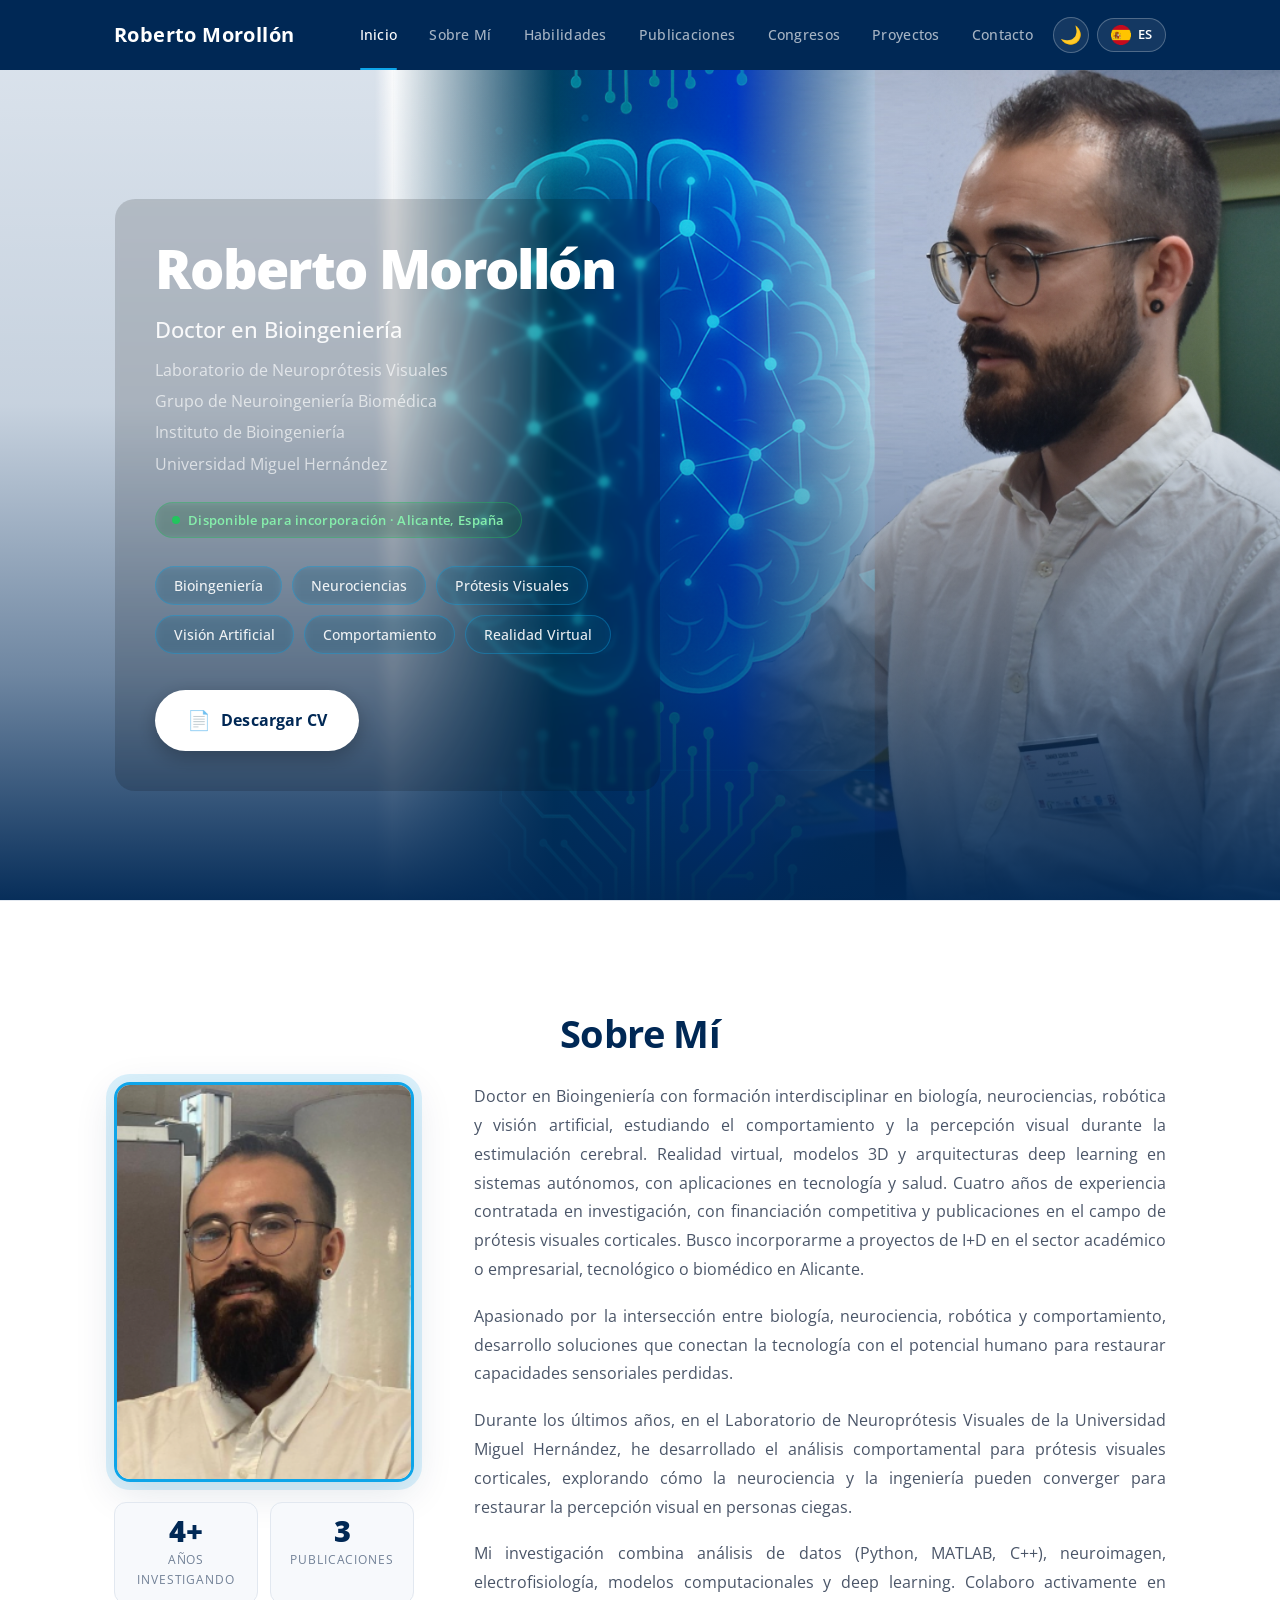
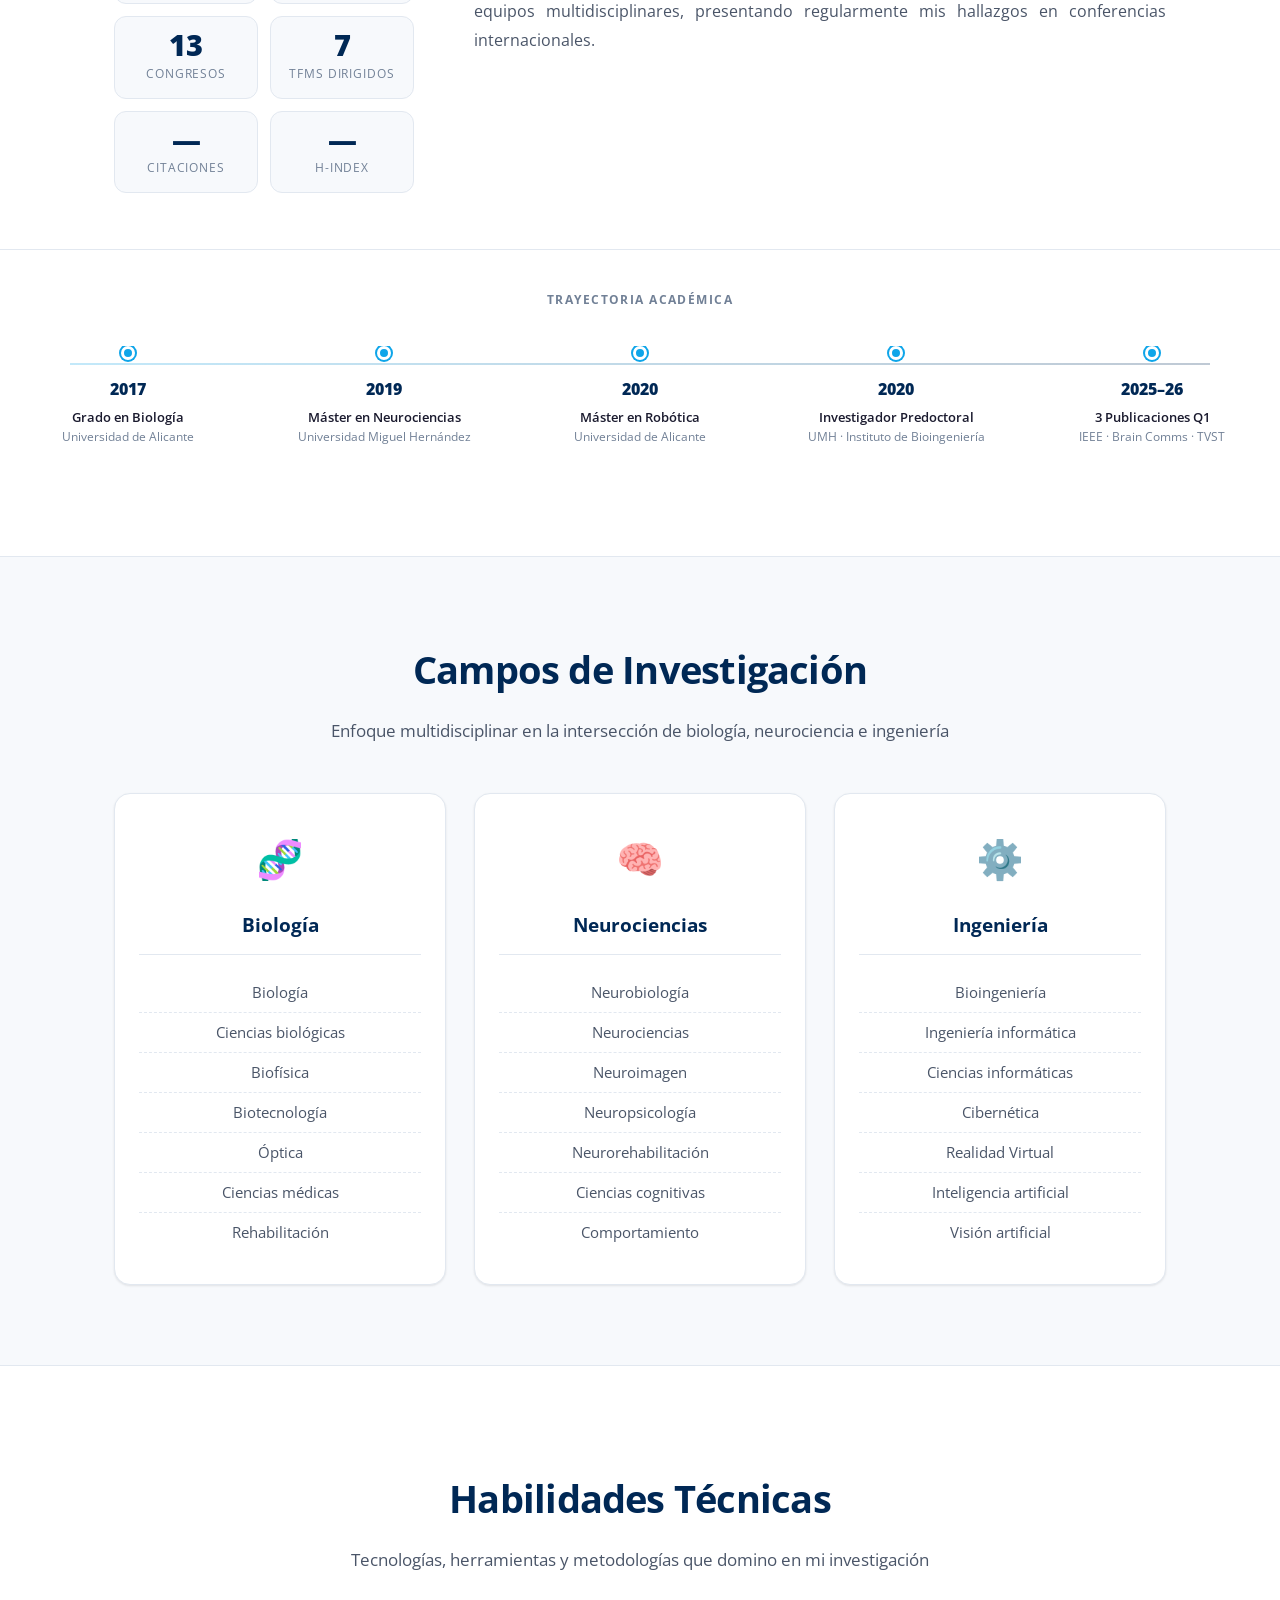
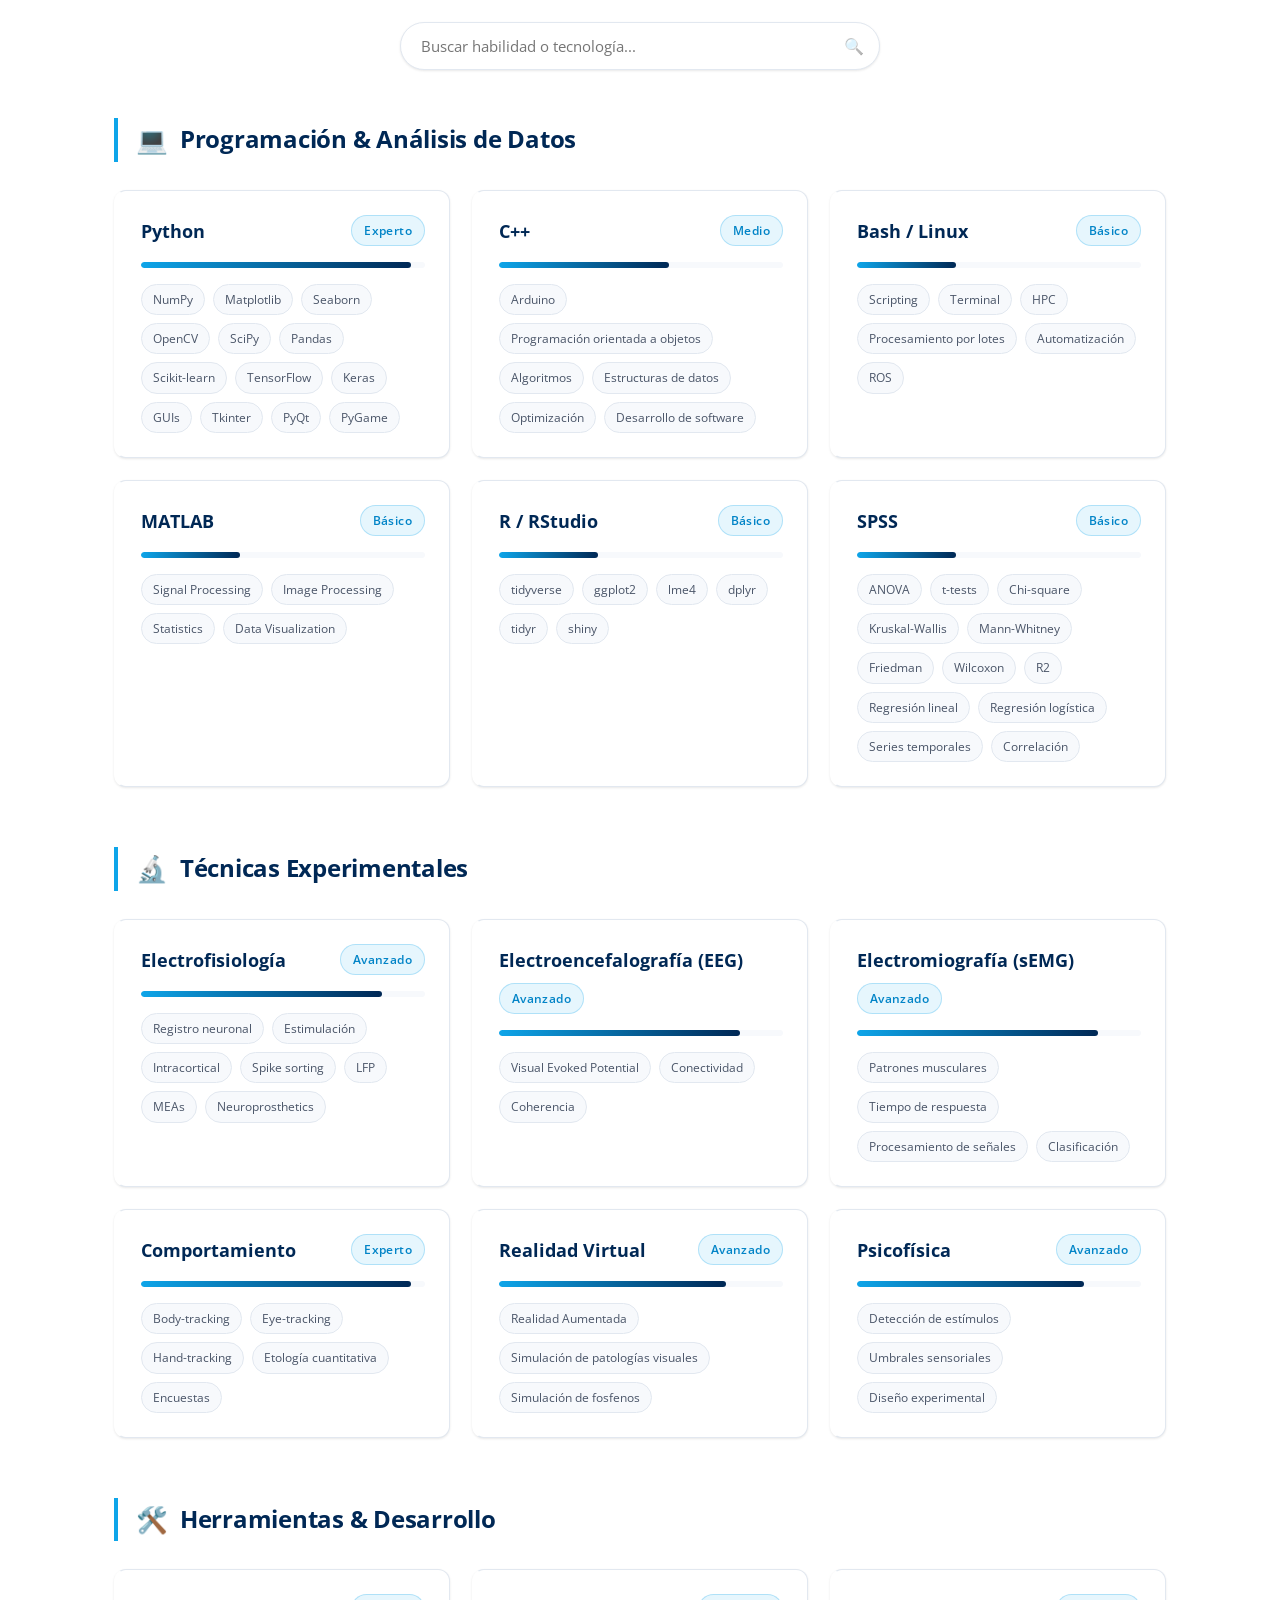
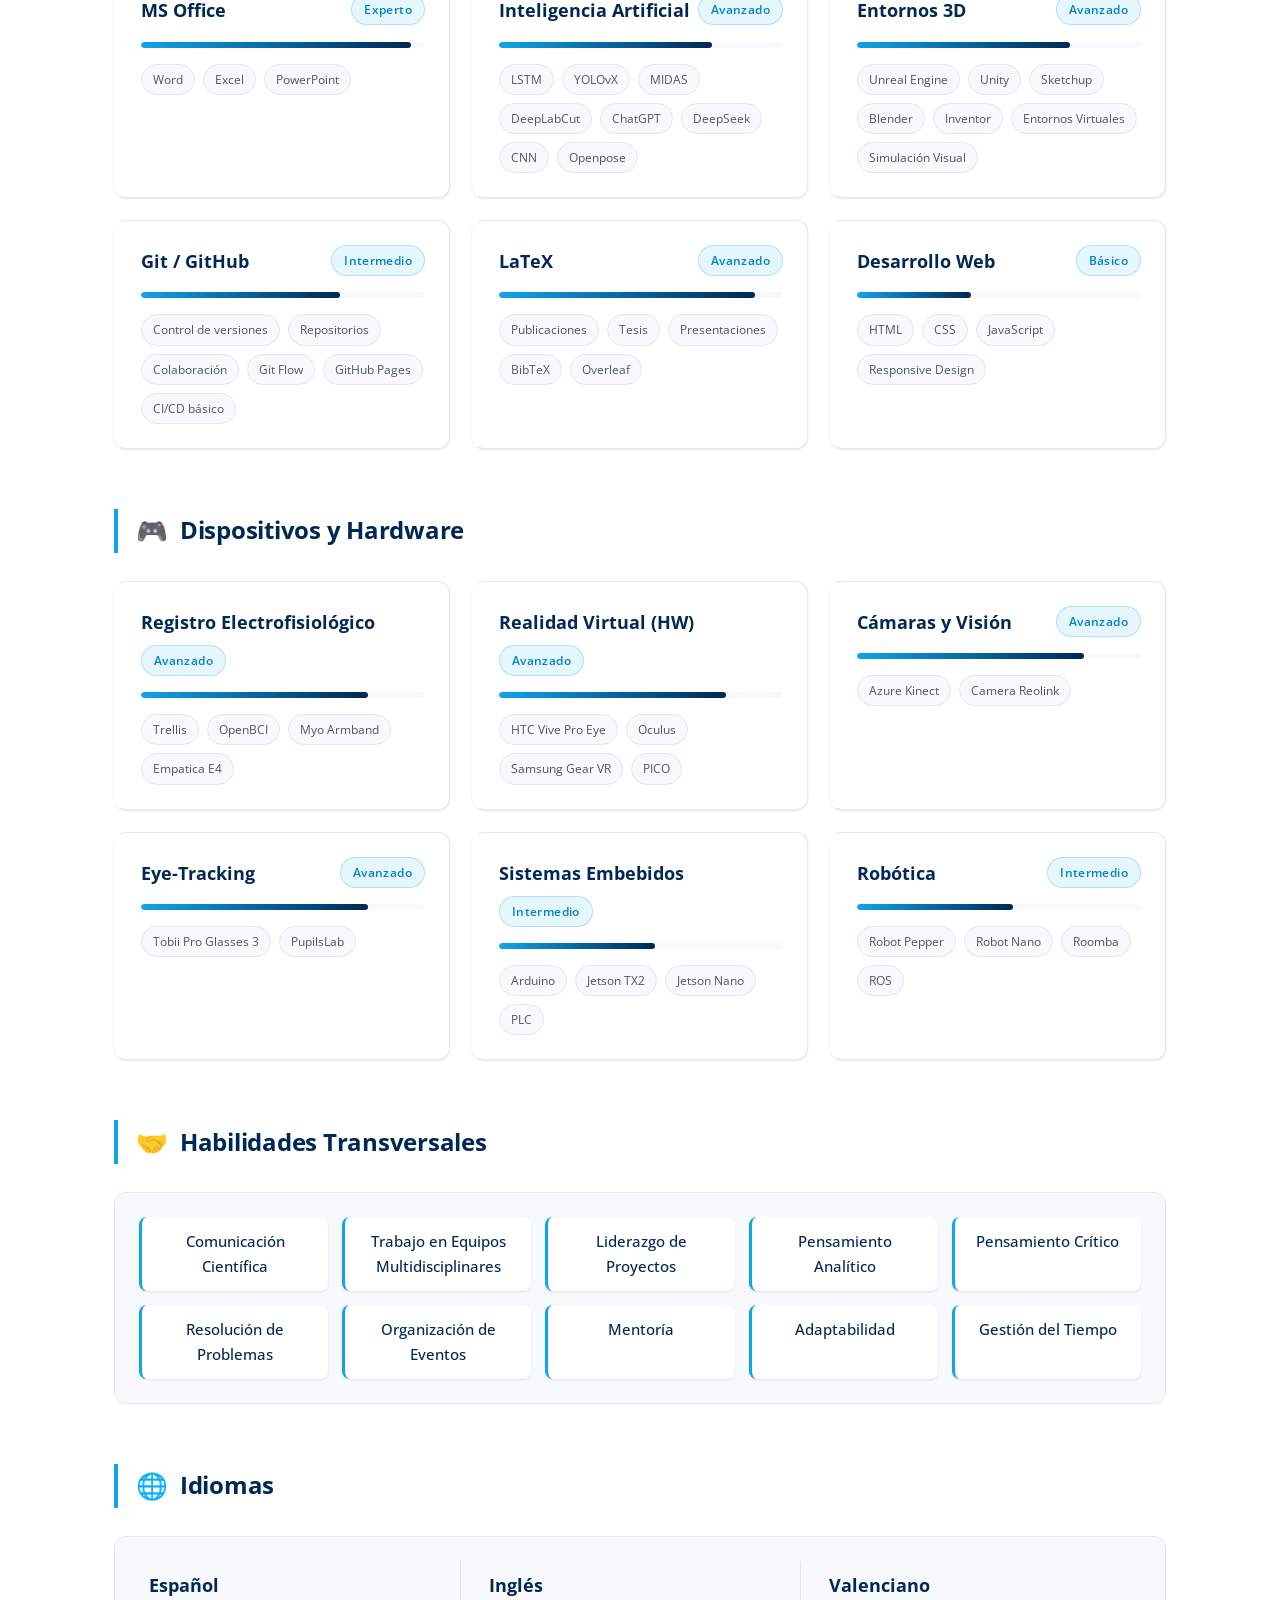
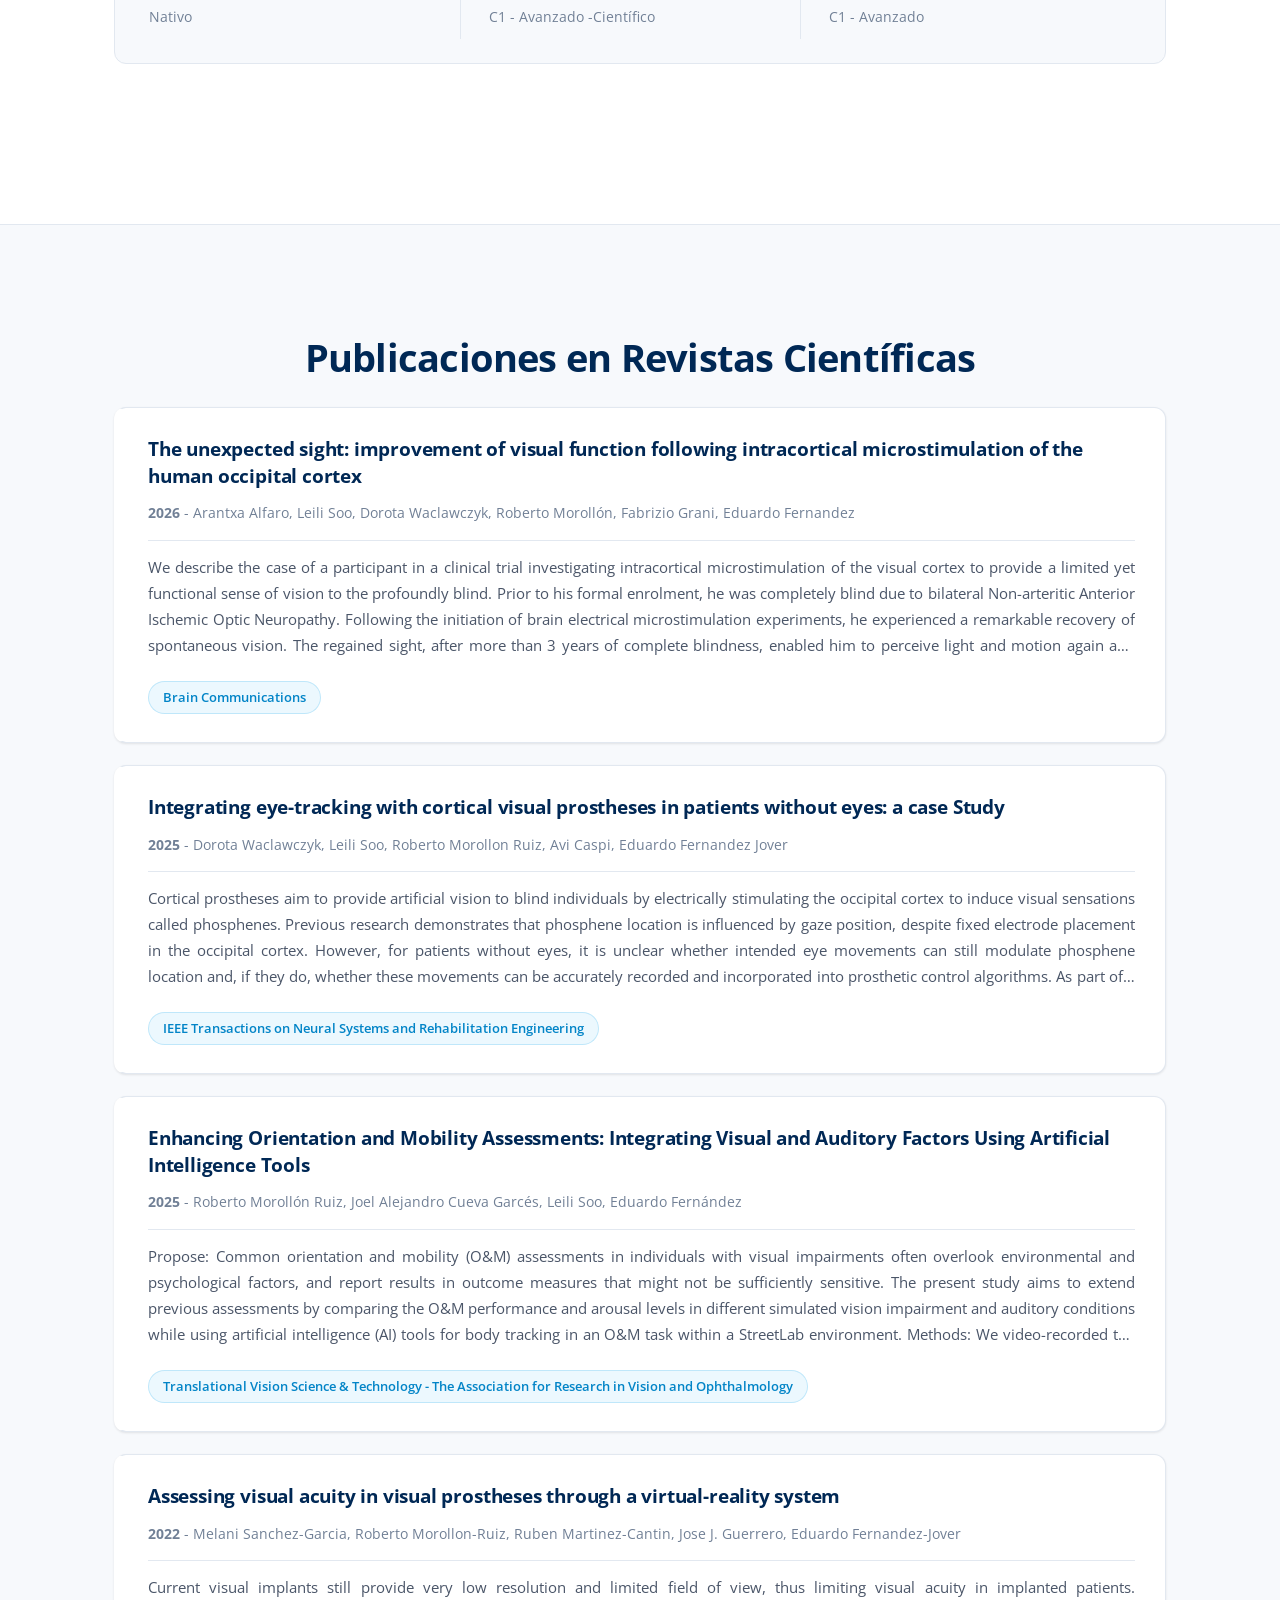
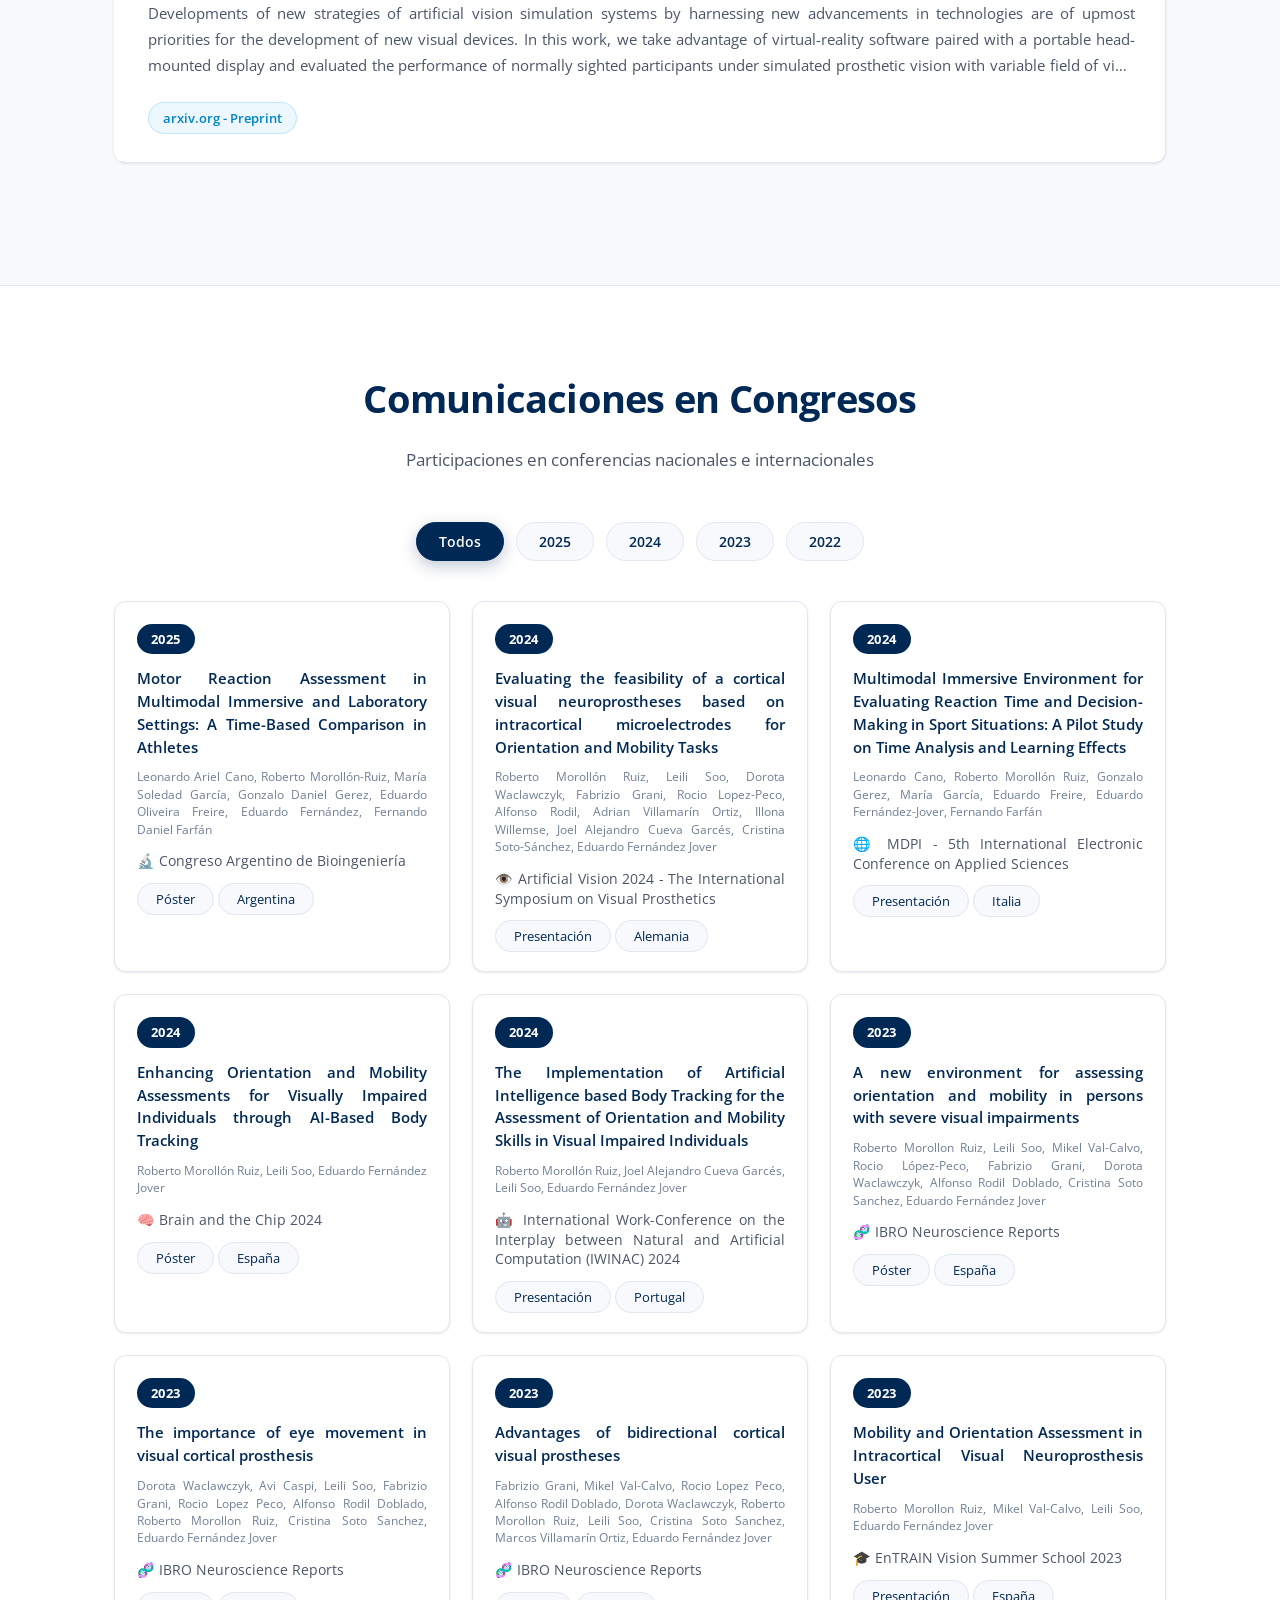
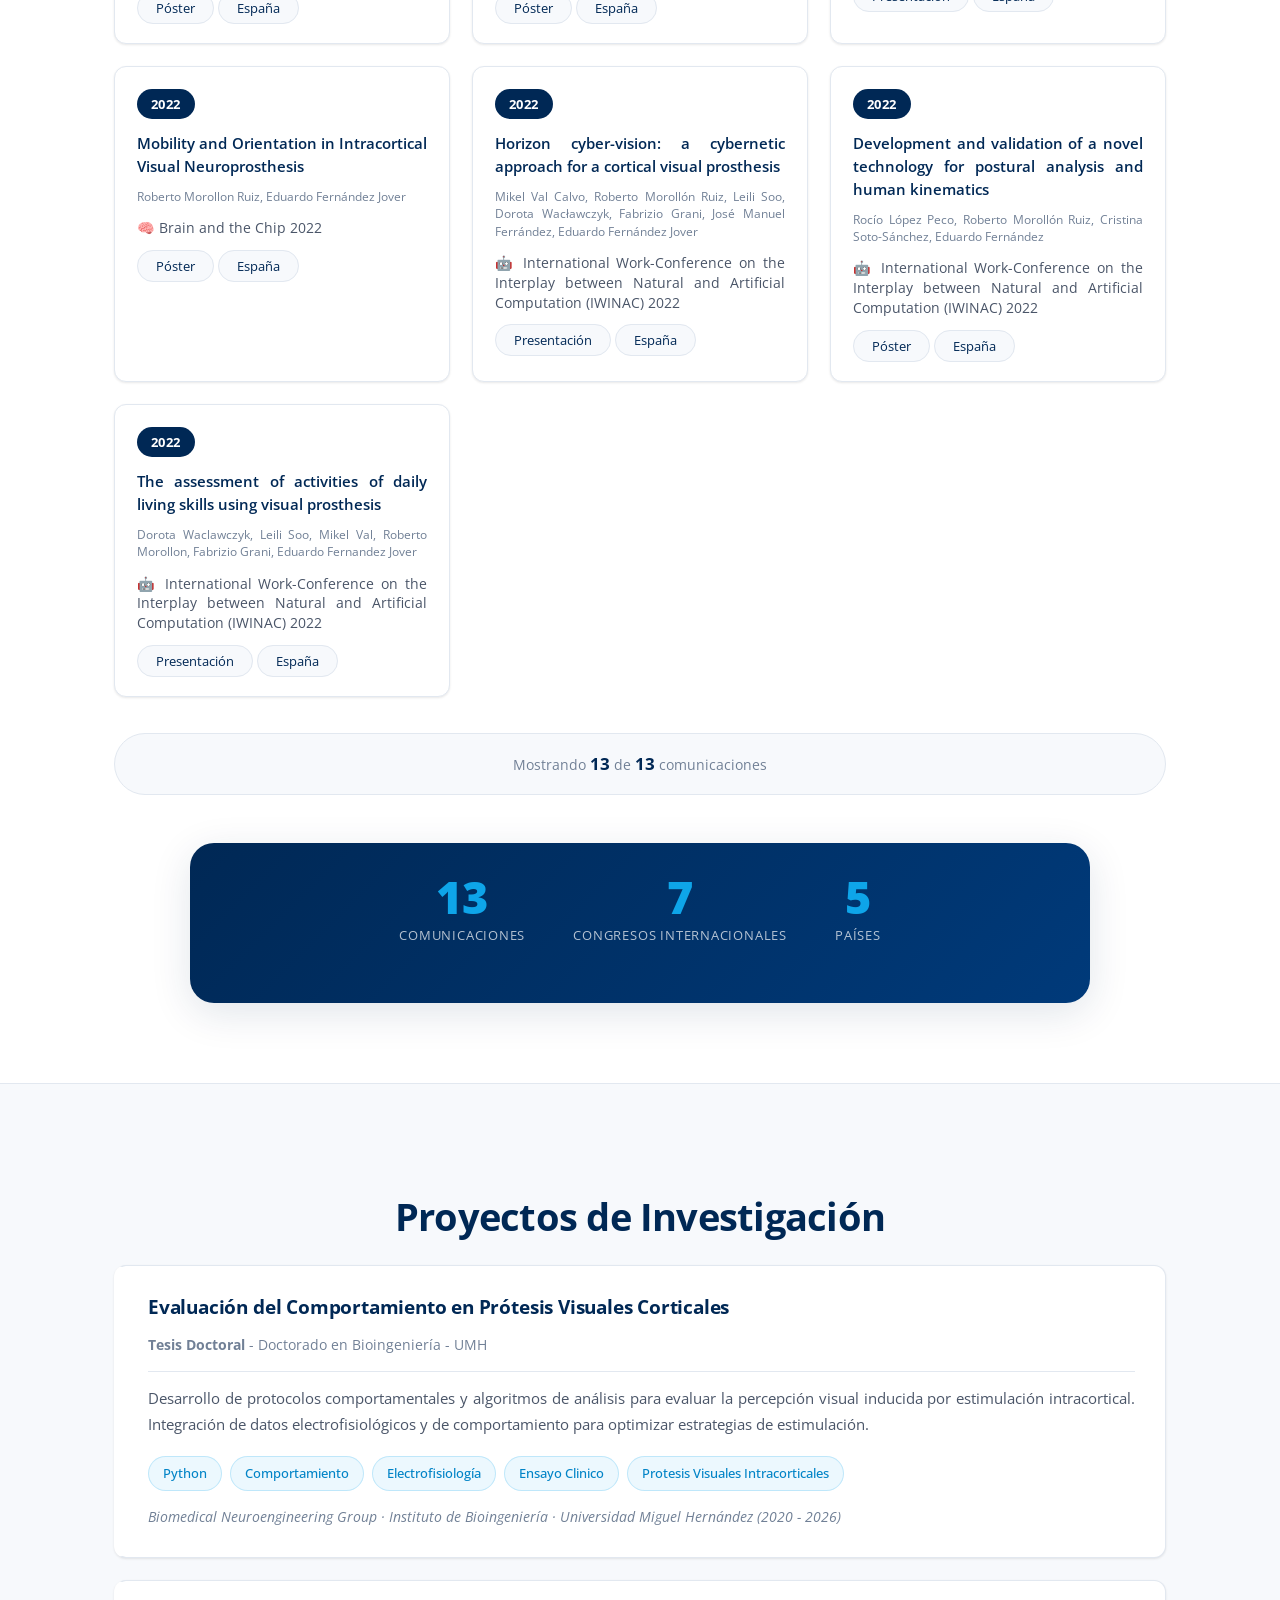
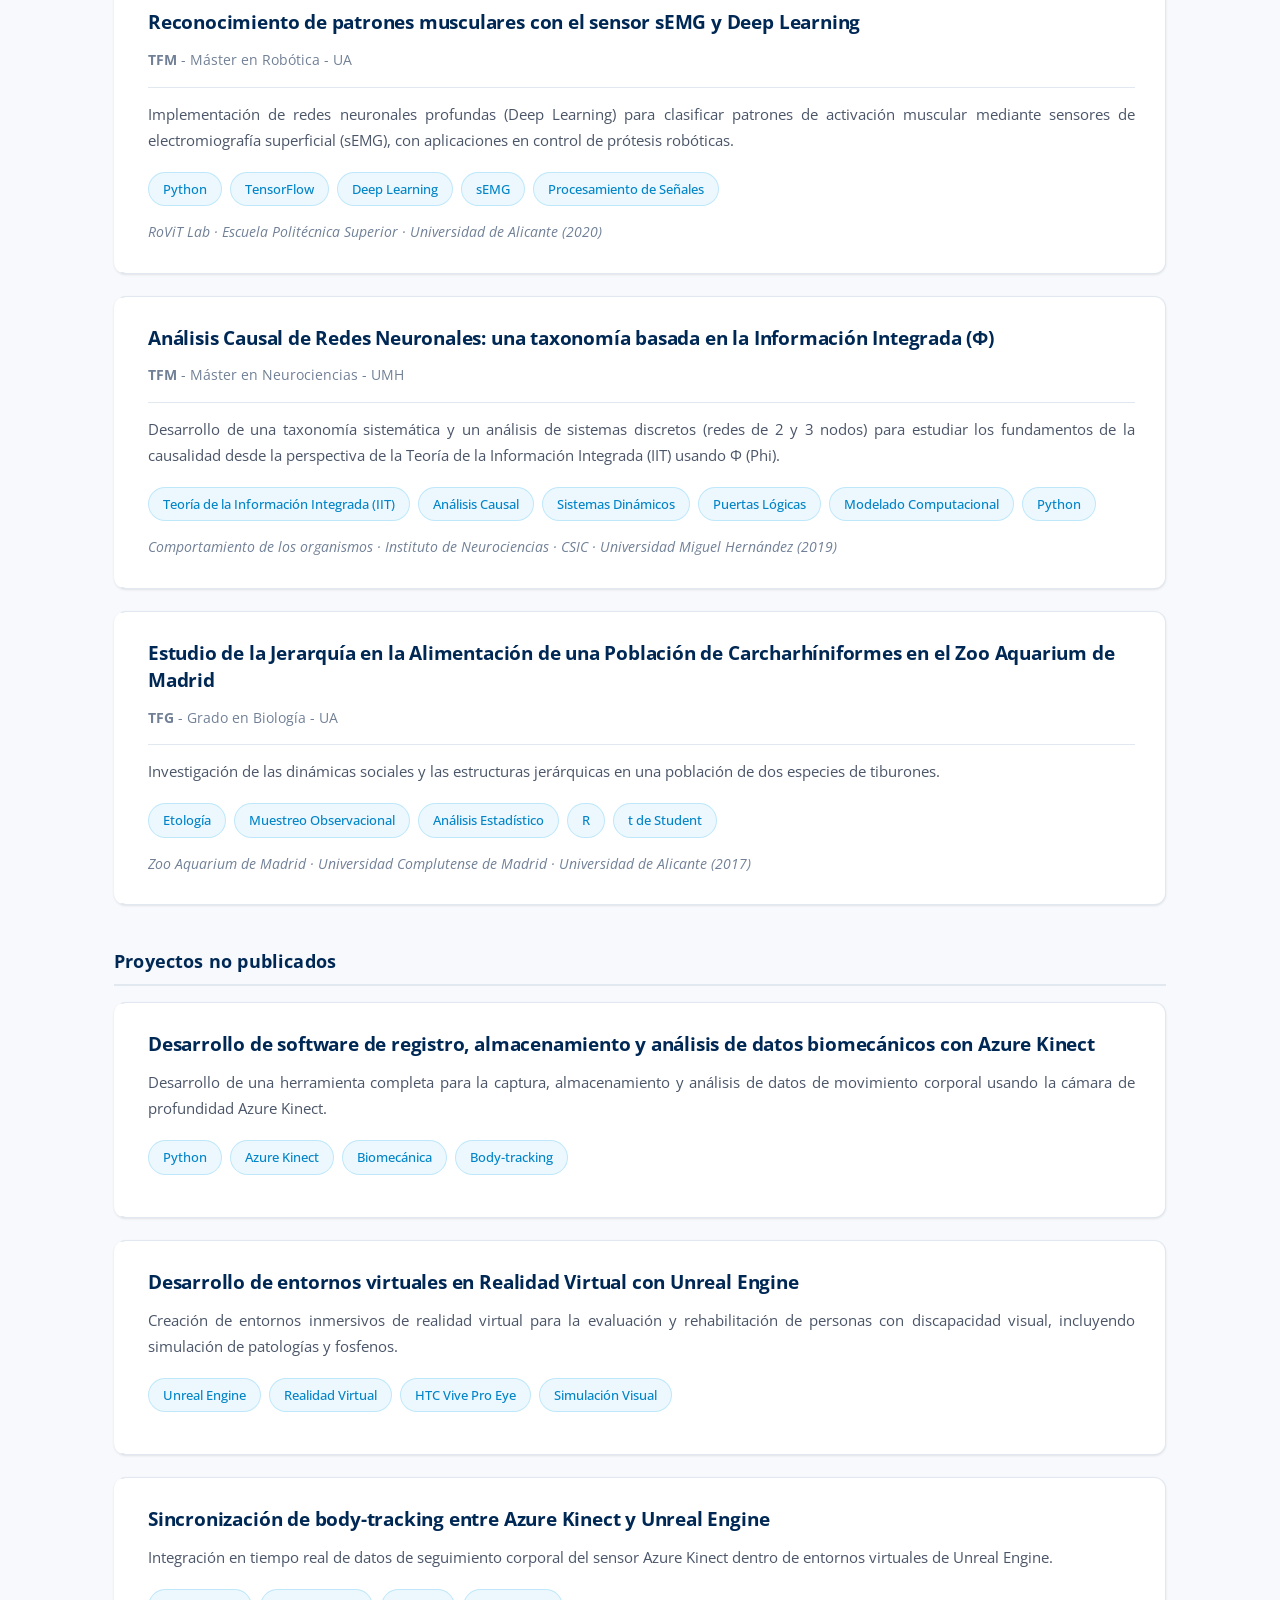
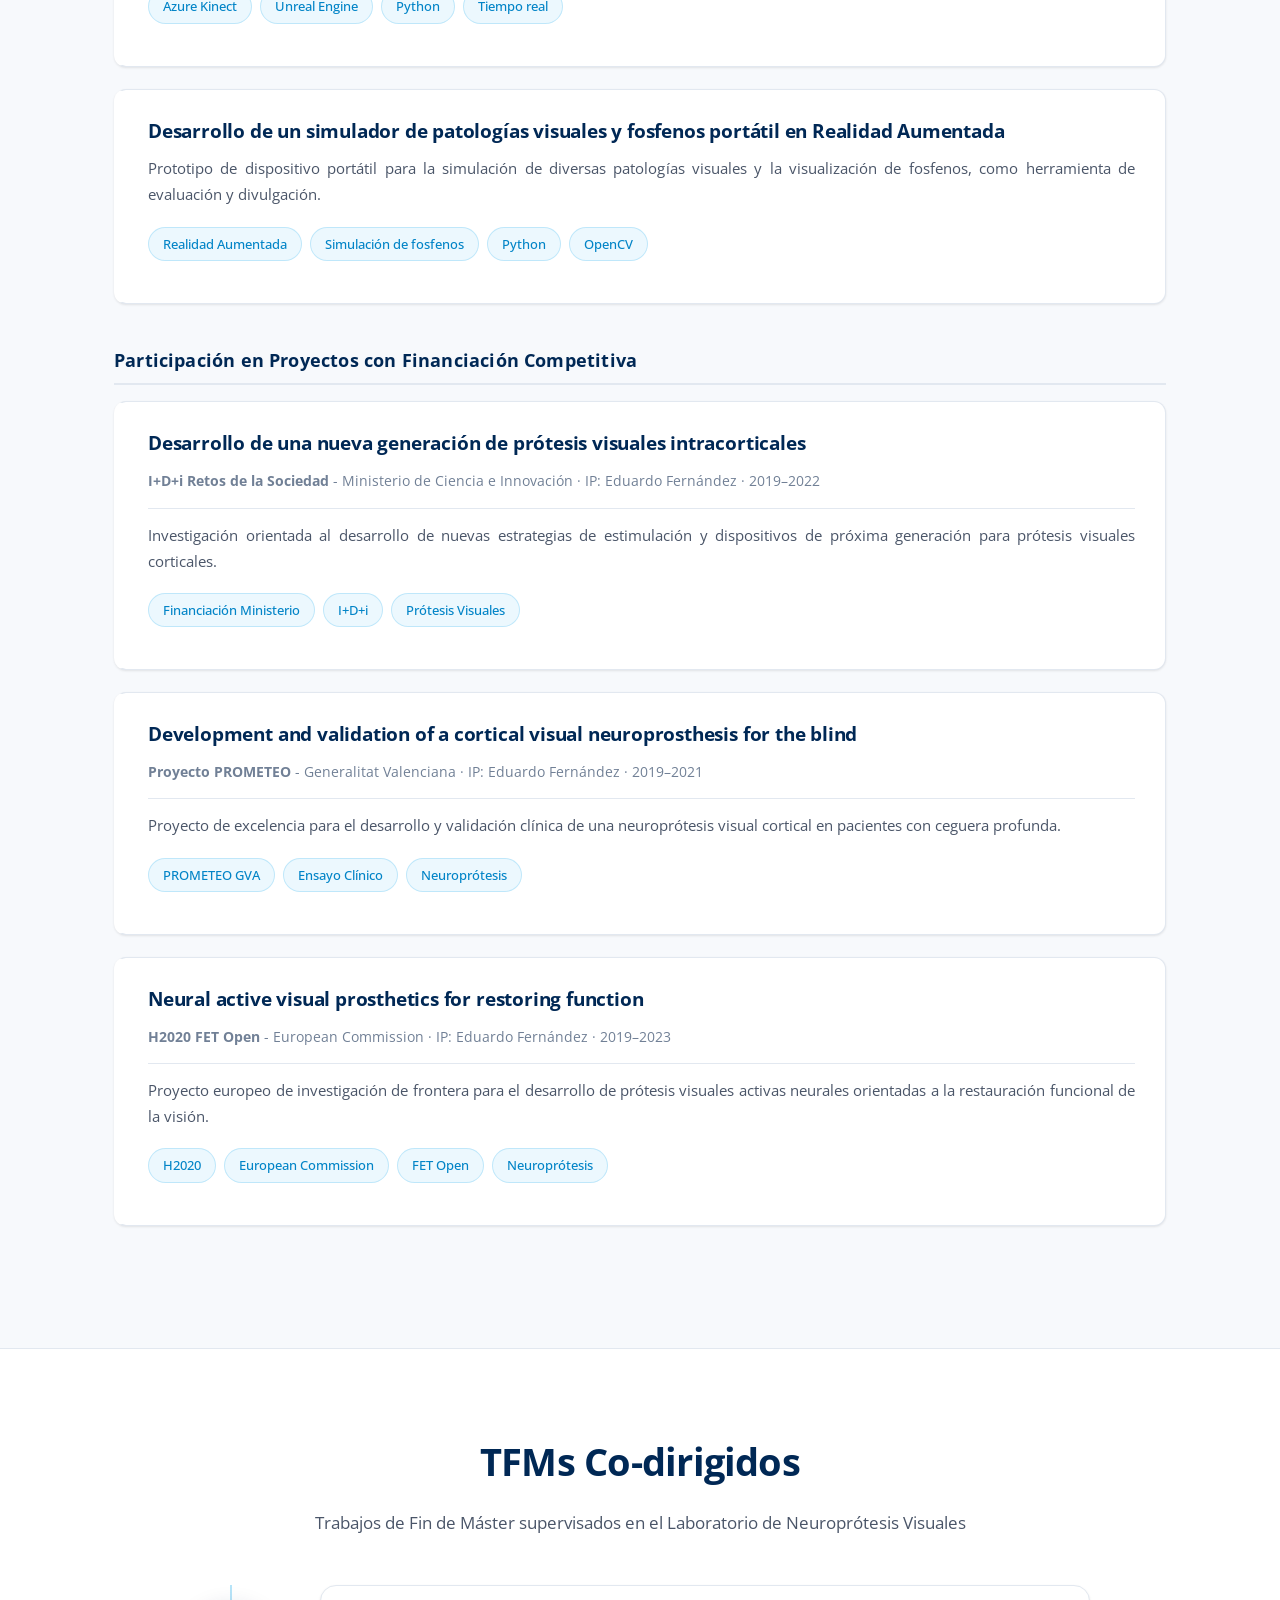
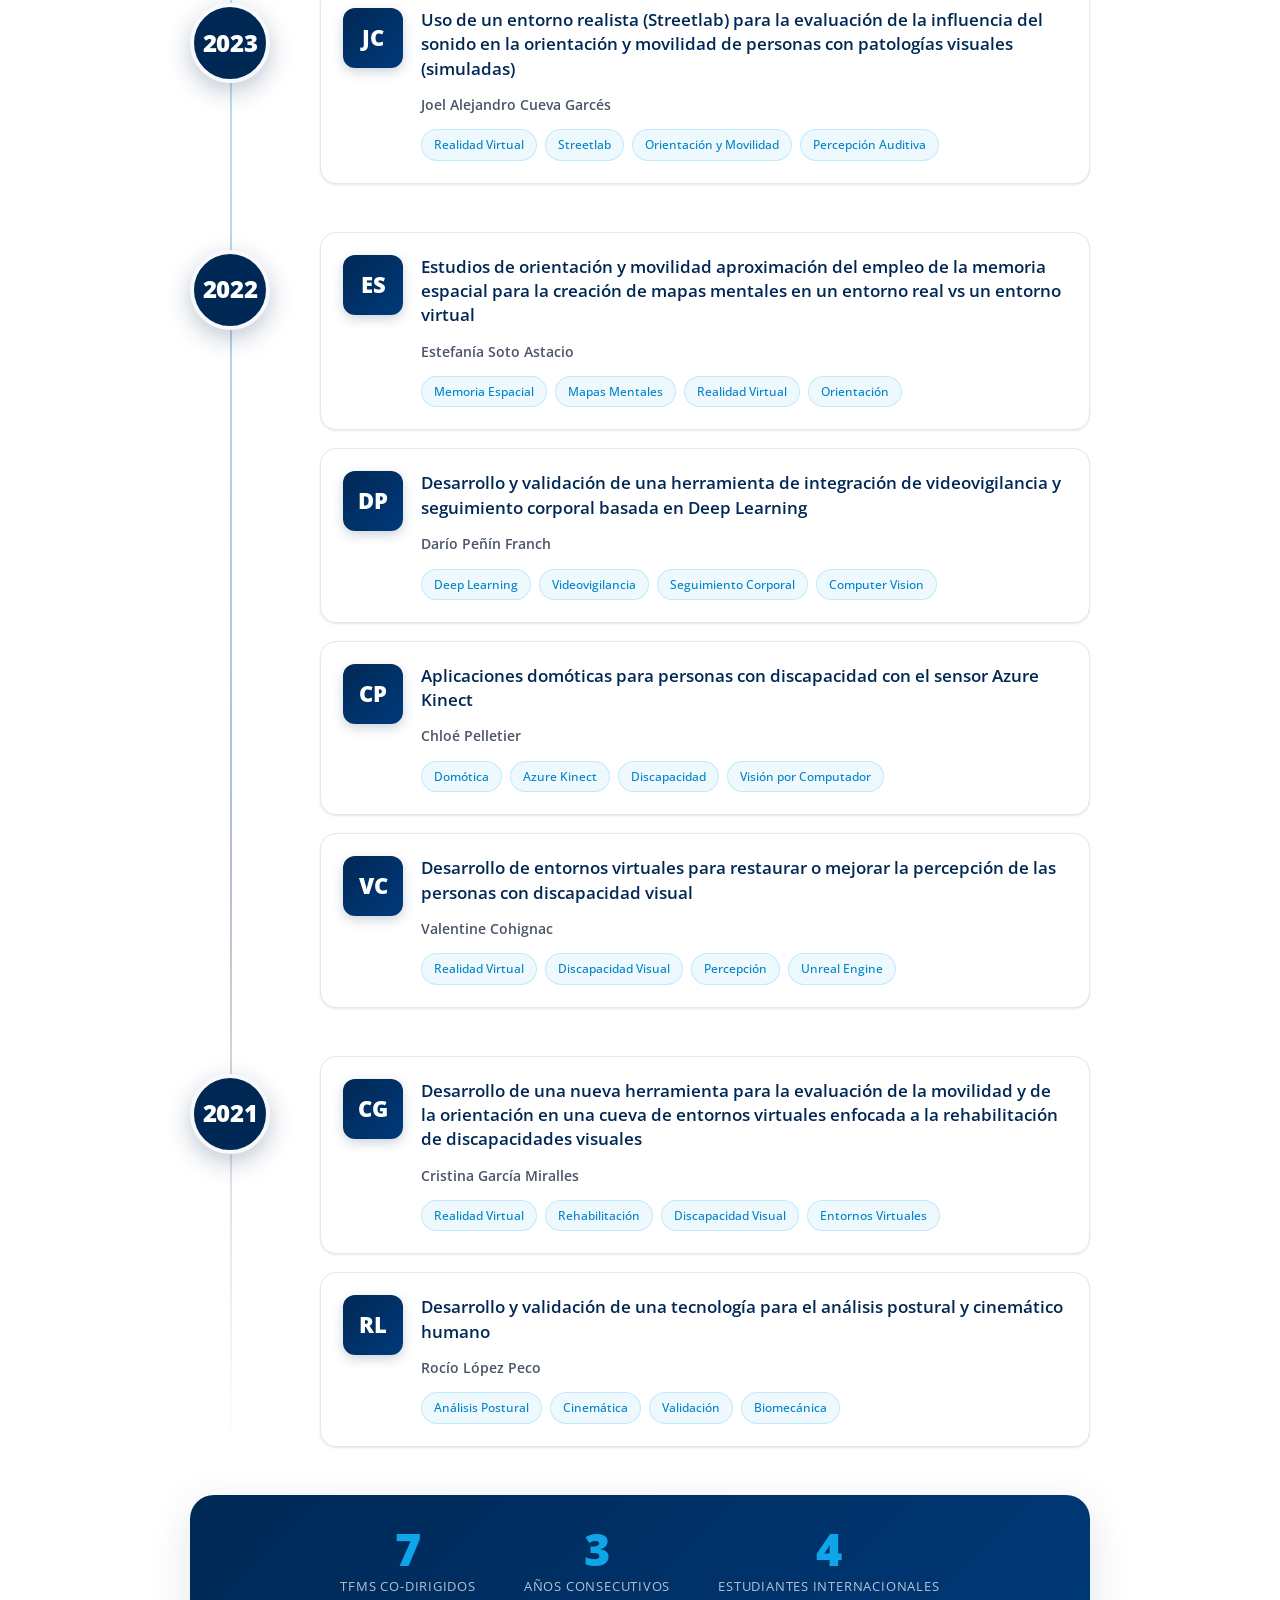
==== commit 3ee62746: "add dark mode, career timeline, skills filter, availability badge and fix translations Features: - D" ====
--- a/index.html
+++ b/index.html
@@ -3,6 +3,8 @@
 <head>
     <meta charset="UTF-8">
     <meta name="viewport" content="width=device-width, initial-scale=1.0">
+    <meta name="theme-color" content="#002855">
+    <script>(function(){const t=localStorage.getItem('theme')||(window.matchMedia('(prefers-color-scheme: dark)').matches?'dark':'light');document.documentElement.setAttribute('data-theme',t);})();</script>
     <meta name="description" content="Portfolio de Roberto Morollón, Doctor en Bioingeniería especializado en prótesis visuales corticales, neurociencias y análisis de comportamiento.">
     <meta name="keywords" content="Roberto Morollón, bioingeniería, neurociencias, prótesis visuales, investigación, neuroingeniería">
     <meta name="author" content="Roberto Morollón">
@@ -59,6 +61,12 @@
                 <li><a href="#congresos">Congresos</a></li>
                 <li><a href="#investigacion">Proyectos</a></li>
                 <li><a href="#contacto">Contacto</a></li>
+            <!-- Botón modo oscuro -->
+            <li class="darkmode-menu-item">
+                <button class="darkmode-btn" id="darkmode-toggle" aria-label="Activar modo oscuro">
+                    <span class="dm-icon"></span>
+                </button>
+            </li>
             <!-- Botón de idioma como parte del menú -->
             <li class="lang-menu-item">
                 <button id="lang-toggle" class="lang-toggle-btn">
@@ -84,6 +92,11 @@
                 <p class="affiliation">Instituto de Bioingeniería</p>
                 <p class="affiliation">Universidad Miguel Hernández</p>
 
+                <div class="availability-badge">
+                    <span class="badge-dot"></span>
+                    <span class="badge-text">Disponible para incorporación · Alicante, España</span>
+                </div>
+
                 <div class="keywords">
                     <span>Bioingeniería</span>
                     <span>Neurociencias</span>
@@ -128,6 +141,15 @@
                             <span class="about-stat-number">7</span>
                             <span class="about-stat-label">TFMs dirigidos</span>
                         </div>
+                        <!-- Actualiza estos valores con tu h-index y citaciones reales (Google Scholar) -->
+                        <div class="about-stat">
+                            <span class="about-stat-number">—</span>
+                            <span class="about-stat-label">Citaciones</span>
+                        </div>
+                        <div class="about-stat">
+                            <span class="about-stat-number">—</span>
+                            <span class="about-stat-label">h-index</span>
+                        </div>
                     </div>
                 </div>                
                 <div class="about-text">
@@ -135,6 +157,53 @@
                     <p>Apasionado por la intersección entre biología, neurociencia, robótica y comportamiento, desarrollo soluciones que conectan la tecnología con el potencial humano para restaurar capacidades sensoriales perdidas.</p>
                     <p>Durante los últimos años, en el Laboratorio de Neuroprótesis Visuales de la Universidad Miguel Hernández, he desarrollado el análisis comportamental para prótesis visuales corticales, explorando cómo la neurociencia y la ingeniería pueden converger para restaurar la percepción visual en personas ciegas.</p>
                     <p>Mi investigación combina análisis de datos (Python, MATLAB, C++), neuroimagen, electrofisiología, modelos computacionales y deep learning. Colaboro activamente en equipos multidisciplinares, presentando regularmente mis hallazgos en conferencias internacionales.</p>
+                </div>
+            </div>
+        </div>
+
+        <!-- Career timeline -->
+        <div class="career-timeline">
+            <p class="career-timeline-heading">Trayectoria Académica</p>
+            <div class="timeline-scroll">
+                <div class="tl-item">
+                    <div class="tl-dot"></div>
+                    <div class="tl-body">
+                        <span class="tl-year">2017</span>
+                        <span class="tl-title">Grado en Biología</span>
+                        <span class="tl-place">Universidad de Alicante</span>
+                    </div>
+                </div>
+                <div class="tl-item">
+                    <div class="tl-dot"></div>
+                    <div class="tl-body">
+                        <span class="tl-year">2019</span>
+                        <span class="tl-title">Máster en Neurociencias</span>
+                        <span class="tl-place">Universidad Miguel Hernández</span>
+                    </div>
+                </div>
+                <div class="tl-item">
+                    <div class="tl-dot"></div>
+                    <div class="tl-body">
+                        <span class="tl-year">2020</span>
+                        <span class="tl-title">Máster en Robótica</span>
+                        <span class="tl-place">Universidad de Alicante</span>
+                    </div>
+                </div>
+                <div class="tl-item">
+                    <div class="tl-dot"></div>
+                    <div class="tl-body">
+                        <span class="tl-year">2020</span>
+                        <span class="tl-title">Investigador Predoctoral</span>
+                        <span class="tl-place">UMH · Instituto de Bioingeniería</span>
+                    </div>
+                </div>
+                <div class="tl-item">
+                    <div class="tl-dot"></div>
+                    <div class="tl-body">
+                        <span class="tl-year">2025–26</span>
+                        <span class="tl-title">3 Publicaciones Q1</span>
+                        <span class="tl-place">IEEE · Brain Comms · TVST</span>
+                    </div>
                 </div>
             </div>
         </div>
@@ -198,7 +267,14 @@
     <div class="container">
         <h2>Habilidades Técnicas</h2>
         <p class="section-subtitle">Tecnologías, herramientas y metodologías que domino en mi investigación</p>
-        
+
+        <div class="skills-filter-wrap">
+            <input type="text" id="skills-filter" class="skills-filter-input" placeholder="Buscar habilidad o tecnología..." autocomplete="off" spellcheck="false">
+            <span class="skills-filter-icon" id="skills-filter-icon">🔍</span>
+            <button class="filter-clear-btn" id="skills-filter-clear" aria-label="Borrar búsqueda">✕</button>
+        </div>
+        <div id="skills-no-results" class="skills-no-results" style="display:none"></div>
+
         <!-- ===== CATEGORÍA 1: PROGRAMACIÓN Y ANÁLISIS DE DATOS ===== -->
         <div class="skill-category">
             <h3 class="category-title">
--- a/css/style.css
+++ b/css/style.css
@@ -1710,4 +1710,289 @@
         text-align: center;
         max-width: 90%;
     }
+}
+
+/* ===== MODO OSCURO ===== */
+[data-theme="dark"] {
+    --text-primary: #e2e8f0;
+    --text-secondary: #94a3b8;
+    --text-muted: #64748b;
+    --bg-white: #0d1117;
+    --bg-light: #161b22;
+    --bg-card: #1c2128;
+    --border: #30363d;
+    --border-hover: #484f58;
+    --accent-glow: rgba(14, 165, 233, 0.15);
+    --shadow-sm: 0 1px 3px rgba(0,0,0,0.5);
+    --shadow-md: 0 4px 16px rgba(0,0,0,0.6);
+    --shadow-lg: 0 10px 40px rgba(0,0,0,0.7);
+    --shadow-hover: 0 20px 50px rgba(0,0,0,0.8);
+}
+
+html { transition: background-color 0.3s ease; }
+body { transition: background-color 0.3s ease, color 0.3s ease; }
+
+[data-theme="dark"] h2,
+[data-theme="dark"] h3,
+[data-theme="dark"] .skill-name,
+[data-theme="dark"] .about-stat-number,
+[data-theme="dark"] .category-title,
+[data-theme="dark"] .card-title,
+[data-theme="dark"] .thesis-title,
+[data-theme="dark"] .nav-brand,
+[data-theme="dark"] .language-name,
+[data-theme="dark"] .subsection-title,
+[data-theme="dark"] .tl-year,
+[data-theme="dark"] .summary-stat .stat-number { color: #93c5fd; }
+
+[data-theme="dark"] .navbar { background-color: #010409; }
+[data-theme="dark"] .navbar.scrolled { background-color: rgba(1,4,9,0.96); }
+[data-theme="dark"] .progress-bar { background: #21262d; }
+[data-theme="dark"] .about-stat { background: #1c2128; border-color: #30363d; }
+[data-theme="dark"] .about-stat:hover { background: rgba(14,165,233,0.08); border-color: var(--accent); }
+[data-theme="dark"] .skill-tags span { background: #21262d; color: #94a3b8; border-color: #30363d; }
+[data-theme="dark"] .skill-tags span:hover { background: #1e3a5f; color: #93c5fd; border-color: #2d4a70; }
+[data-theme="dark"] .skill-level { background: rgba(14,165,233,0.15); border-color: rgba(14,165,233,0.3); }
+[data-theme="dark"] .project-tech span { background: rgba(14,165,233,0.1); color: #60a5fa; border-color: rgba(14,165,233,0.2); }
+[data-theme="dark"] .soft-skill-item { background: #1c2128; color: #94a3b8; }
+[data-theme="dark"] .soft-skill-item:hover { background: #1e3a5f; color: #93c5fd; }
+[data-theme="dark"] .languages-grid,
+[data-theme="dark"] .soft-skills-grid { background: #161b22; border-color: #30363d; }
+[data-theme="dark"] .filter-btn { color: #94a3b8; background: #1c2128; border-color: #30363d; }
+[data-theme="dark"] .filter-btn.active { background: #1e3a5f; color: #93c5fd; border-color: #2d4a70; }
+[data-theme="dark"] .conference-counter { background: #1c2128; border-color: #30363d; }
+[data-theme="dark"] .conference-counter span { color: #93c5fd; }
+[data-theme="dark"] .contact-email { background: #1c2128; border-color: #30363d; }
+[data-theme="dark"] .contact-links a { background: #1c2128; color: #94a3b8; border-color: #30363d; }
+[data-theme="dark"] .contact-links a:hover { background: rgba(14,165,233,0.1); color: #60a5fa; border-color: var(--accent); }
+[data-theme="dark"] .email-copy-btn { background-color: #1c2128; color: #93c5fd; border-color: #2d4a70; }
+[data-theme="dark"] .email-copy-btn:hover { background-color: #1e3a5f; }
+[data-theme="dark"] .copy-toast { background-color: #1e3a5f; }
+[data-theme="dark"] #back-to-top { background: #1e3a5f; }
+[data-theme="dark"] .skills-filter-input { background: #1c2128; color: #e2e8f0; border-color: #30363d; }
+[data-theme="dark"] .skills-filter-input:focus { border-color: var(--accent); box-shadow: 0 0 0 3px var(--accent-glow); }
+[data-theme="dark"] .skills-filter-input::placeholder { color: #64748b; }
+[data-theme="dark"] .tl-dot { border-color: var(--bg-white); }
+
+/* ===== DARK MODE TOGGLE ===== */
+.darkmode-menu-item {
+    display: flex;
+    align-items: center;
+    height: 100%;
+    margin-left: 4px;
+}
+
+.darkmode-btn {
+    display: flex;
+    align-items: center;
+    justify-content: center;
+    width: 36px;
+    height: 36px;
+    background: rgba(255,255,255,0.08);
+    border: 1px solid rgba(255,255,255,0.25);
+    border-radius: 50%;
+    cursor: pointer;
+    transition: var(--transition);
+    font-size: 1.1rem;
+    line-height: 1;
+    font-family: inherit;
+}
+
+.darkmode-btn:hover { background: rgba(255,255,255,0.2); border-color: rgba(255,255,255,0.5); }
+
+.dm-icon::before { content: '🌙'; }
+[data-theme="dark"] .dm-icon::before { content: '☀️'; }
+
+@media (max-width: 768px) {
+    .darkmode-menu-item { margin: 8px 0 0 0; width: 100%; justify-content: center; height: auto; }
+    .darkmode-btn { width: 44px; height: 44px; font-size: 1.3rem; }
+}
+
+/* ===== BADGE DE DISPONIBILIDAD ===== */
+.availability-badge {
+    display: inline-flex;
+    align-items: center;
+    gap: 8px;
+    background: rgba(34, 197, 94, 0.12);
+    border: 1px solid rgba(34, 197, 94, 0.35);
+    color: #86efac;
+    padding: 6px 16px;
+    border-radius: 40px;
+    font-size: 0.82rem;
+    font-weight: 600;
+    margin-top: 20px;
+    backdrop-filter: blur(4px);
+    letter-spacing: 0.02em;
+}
+
+.badge-dot {
+    width: 8px;
+    height: 8px;
+    border-radius: 50%;
+    background: #22c55e;
+    flex-shrink: 0;
+    animation: pulse-dot 2s infinite;
+}
+
+@keyframes pulse-dot {
+    0%   { box-shadow: 0 0 0 0 rgba(34,197,94,0.4); }
+    70%  { box-shadow: 0 0 0 8px rgba(34,197,94,0); }
+    100% { box-shadow: 0 0 0 0 rgba(34,197,94,0); }
+}
+
+/* ===== CAREER TIMELINE ===== */
+.career-timeline {
+    margin-top: 56px;
+    padding-top: 40px;
+    border-top: 1px solid var(--border);
+}
+
+.career-timeline-heading {
+    text-align: center;
+    font-size: 0.75rem;
+    font-weight: 700;
+    color: var(--text-muted);
+    text-transform: uppercase;
+    letter-spacing: 0.12em;
+    margin-bottom: 36px;
+}
+
+.timeline-scroll {
+    display: flex;
+    position: relative;
+    overflow-x: auto;
+    padding-bottom: 12px;
+    scrollbar-width: thin;
+    scrollbar-color: var(--border) transparent;
+}
+
+.timeline-scroll::before {
+    content: '';
+    position: absolute;
+    top: 17px;
+    left: 70px;
+    right: 70px;
+    height: 2px;
+    background: linear-gradient(90deg, var(--accent), var(--navy));
+    opacity: 0.25;
+}
+
+.tl-item {
+    display: flex;
+    flex-direction: column;
+    align-items: center;
+    flex: 1;
+    min-width: 140px;
+    position: relative;
+    cursor: default;
+}
+
+.tl-dot {
+    width: 14px;
+    height: 14px;
+    border-radius: 50%;
+    background: var(--accent);
+    border: 3px solid var(--bg-white);
+    box-shadow: 0 0 0 2px var(--accent);
+    margin-bottom: 16px;
+    flex-shrink: 0;
+    transition: transform 0.3s;
+}
+
+.tl-item:hover .tl-dot { transform: scale(1.5); }
+
+.tl-body { text-align: center; padding: 0 8px; }
+
+.tl-year {
+    display: block;
+    font-size: 1rem;
+    font-weight: 800;
+    color: var(--navy);
+    margin-bottom: 5px;
+}
+
+.tl-title {
+    display: block;
+    font-size: 0.82rem;
+    font-weight: 600;
+    color: var(--text-primary);
+    margin-bottom: 3px;
+    line-height: 1.3;
+}
+
+.tl-place {
+    display: block;
+    font-size: 0.73rem;
+    color: var(--text-muted);
+    line-height: 1.3;
+}
+
+@media (max-width: 700px) {
+    .timeline-scroll { flex-direction: column; gap: 16px; overflow-x: visible; padding-left: 32px; }
+    .timeline-scroll::before { top: 0; bottom: 0; left: 6px; right: auto; width: 2px; height: auto; }
+    .tl-item { flex-direction: row; align-items: flex-start; gap: 20px; min-width: auto; }
+    .tl-dot { margin-bottom: 0; margin-top: 3px; position: absolute; left: -32px; }
+    .tl-body { text-align: left; }
+}
+
+/* ===== FILTRO DE HABILIDADES ===== */
+.skills-filter-wrap {
+    position: relative;
+    max-width: 480px;
+    margin: 0 auto 48px;
+    display: flex;
+    align-items: center;
+}
+
+.skills-filter-input {
+    width: 100%;
+    padding: 13px 44px 13px 20px;
+    border: 1.5px solid var(--border);
+    border-radius: 50px;
+    font-size: 0.95rem;
+    font-family: inherit;
+    color: var(--text-primary);
+    background: var(--bg-card);
+    outline: none;
+    transition: var(--transition);
+    box-shadow: var(--shadow-sm);
+}
+
+.skills-filter-input:focus {
+    border-color: var(--accent);
+    box-shadow: 0 0 0 3px var(--accent-glow);
+}
+
+.skills-filter-icon {
+    position: absolute;
+    right: 16px;
+    font-size: 1rem;
+    pointer-events: none;
+    opacity: 0.45;
+}
+
+.filter-clear-btn {
+    position: absolute;
+    right: 12px;
+    background: none;
+    border: none;
+    cursor: pointer;
+    font-size: 0.88rem;
+    color: var(--text-muted);
+    padding: 6px;
+    border-radius: 50%;
+    display: none;
+    align-items: center;
+    justify-content: center;
+    transition: var(--transition);
+    line-height: 1;
+}
+
+.filter-clear-btn:hover { color: var(--text-primary); background: var(--bg-light); }
+
+.skills-no-results {
+    text-align: center;
+    color: var(--text-muted);
+    font-size: 0.95rem;
+    padding: 32px 0;
 }
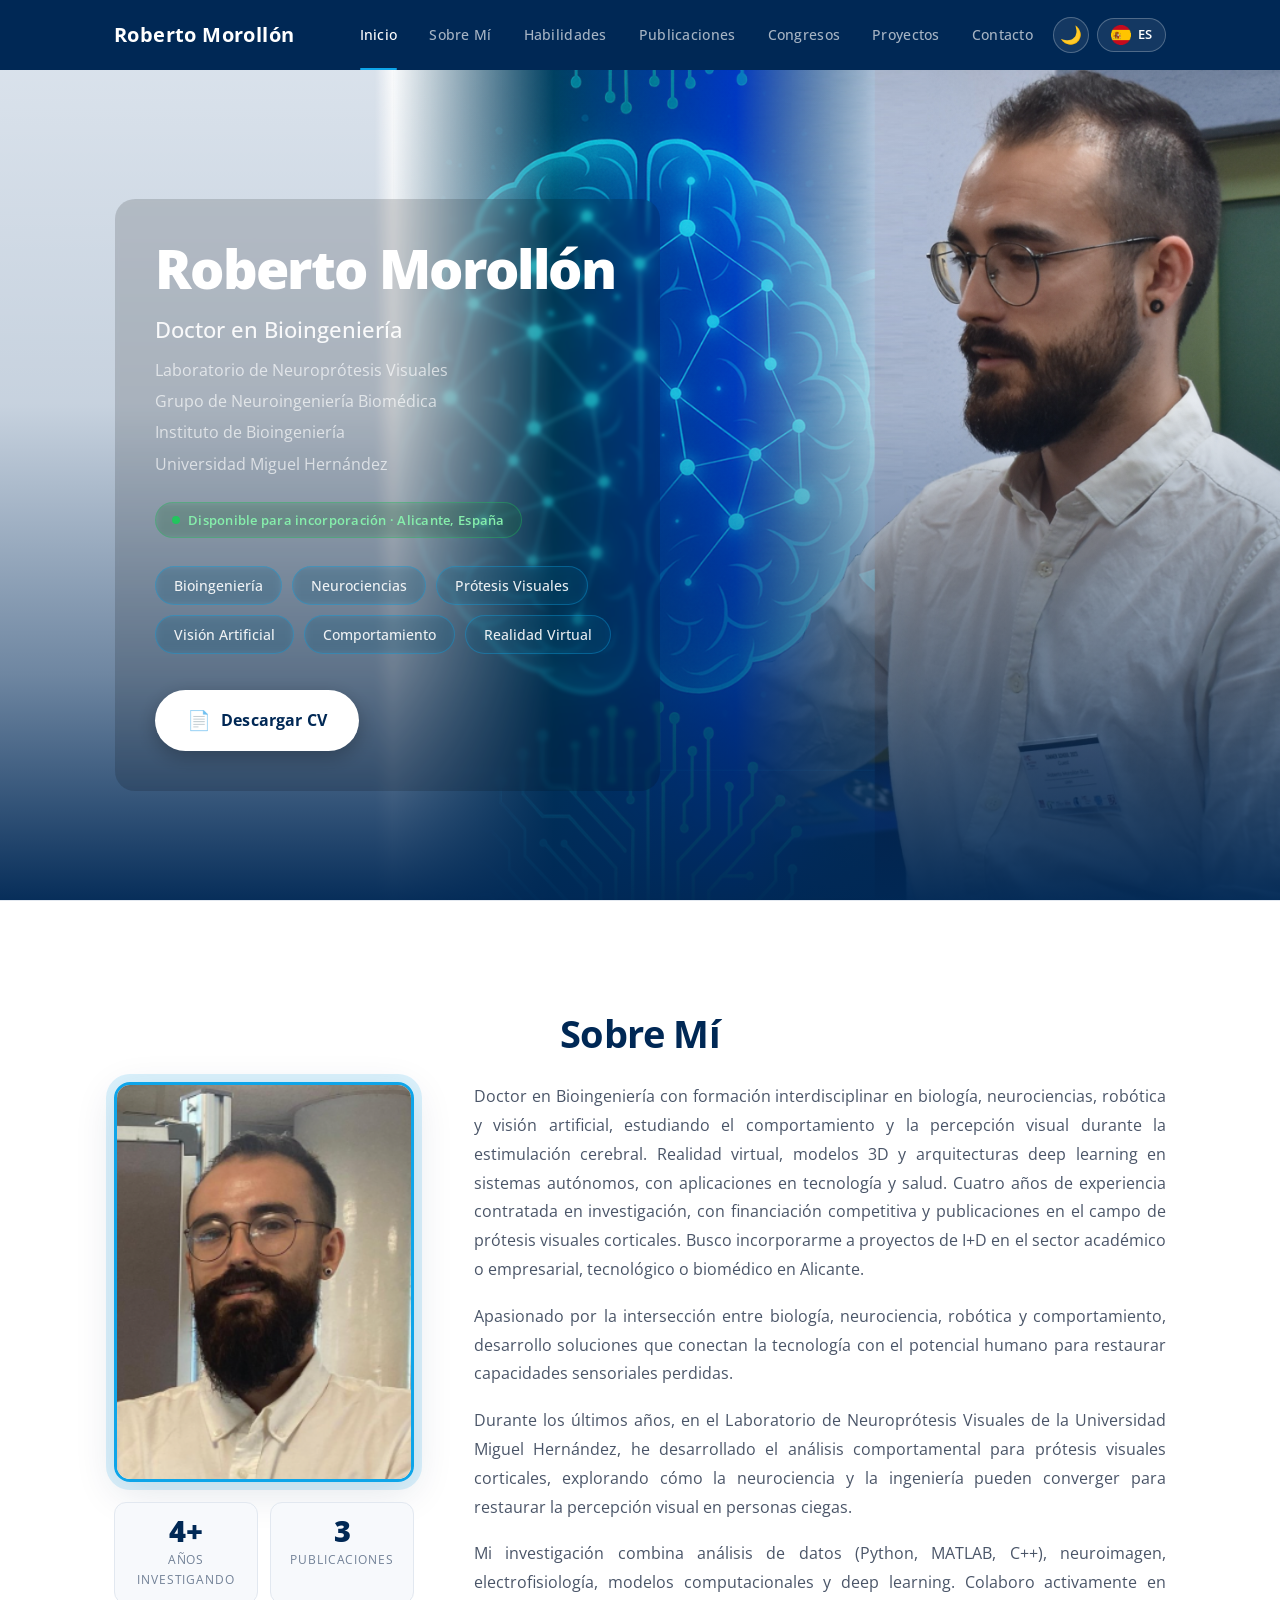
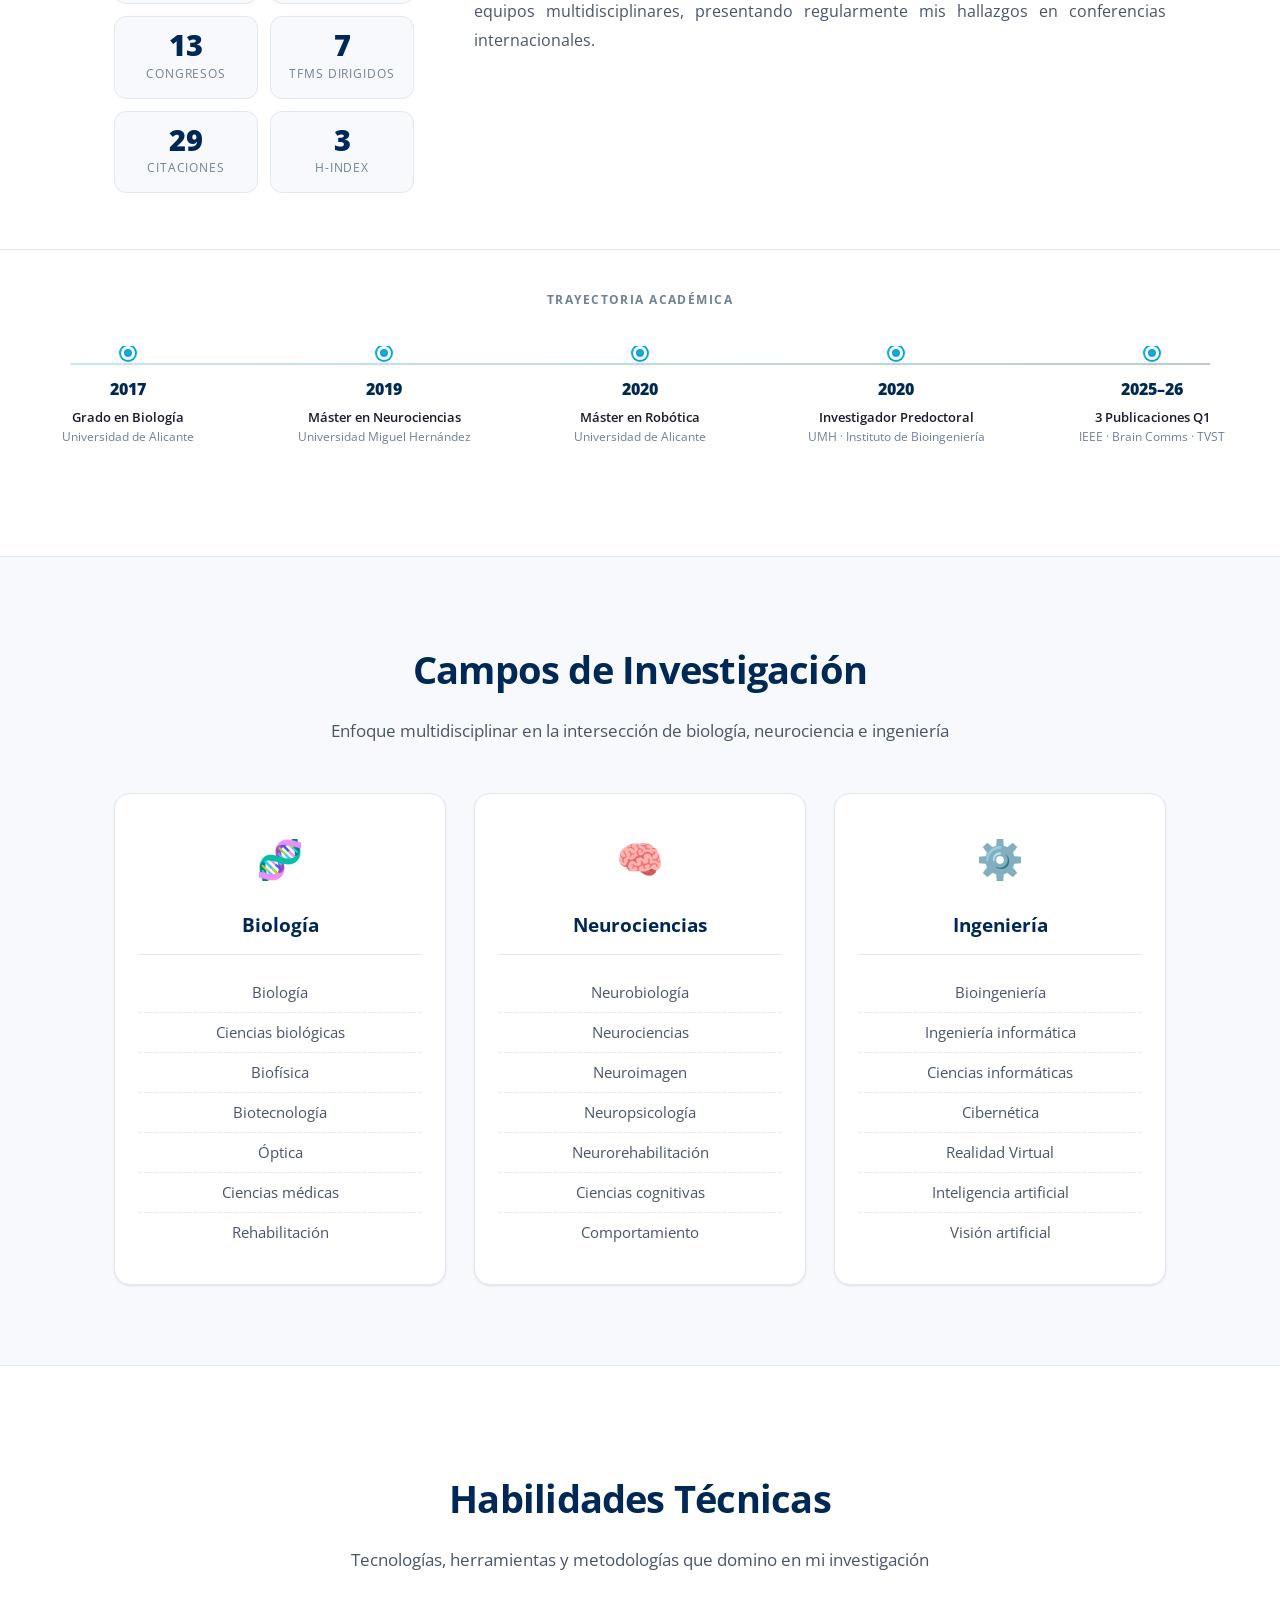
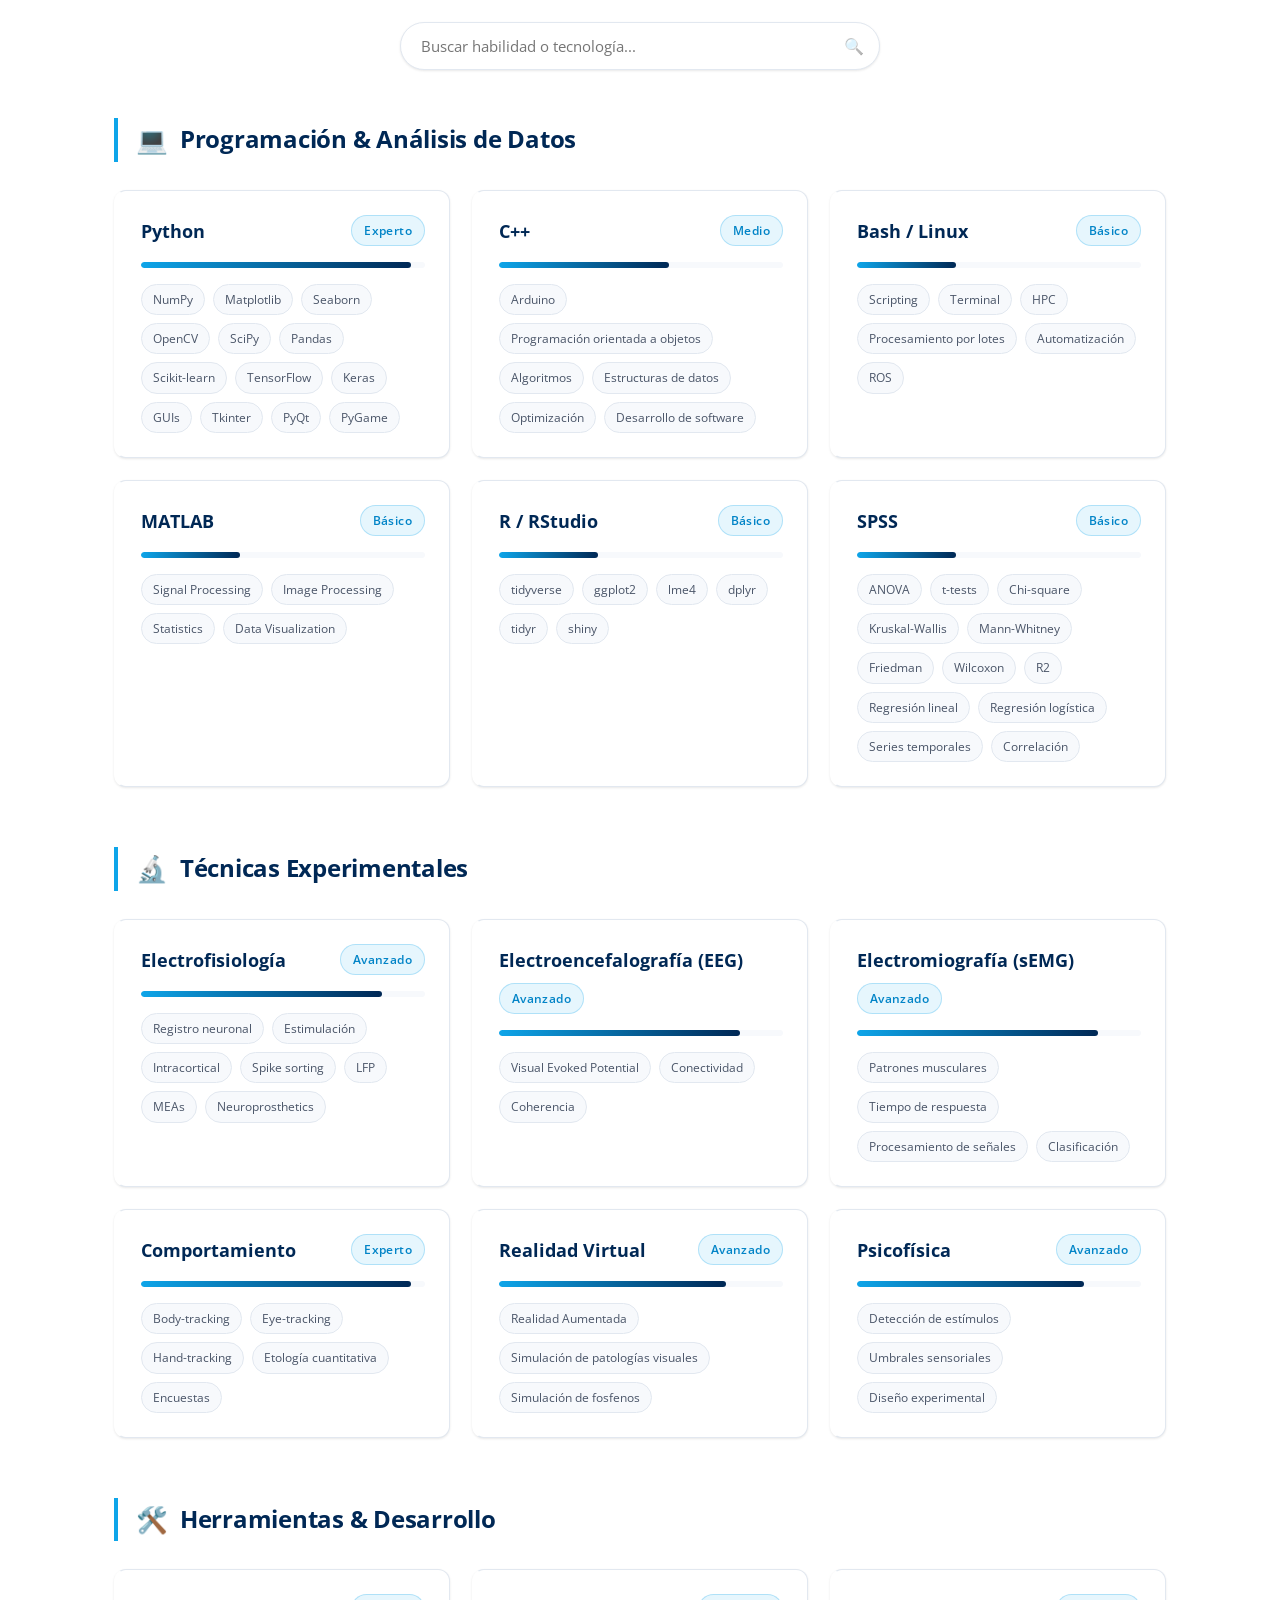
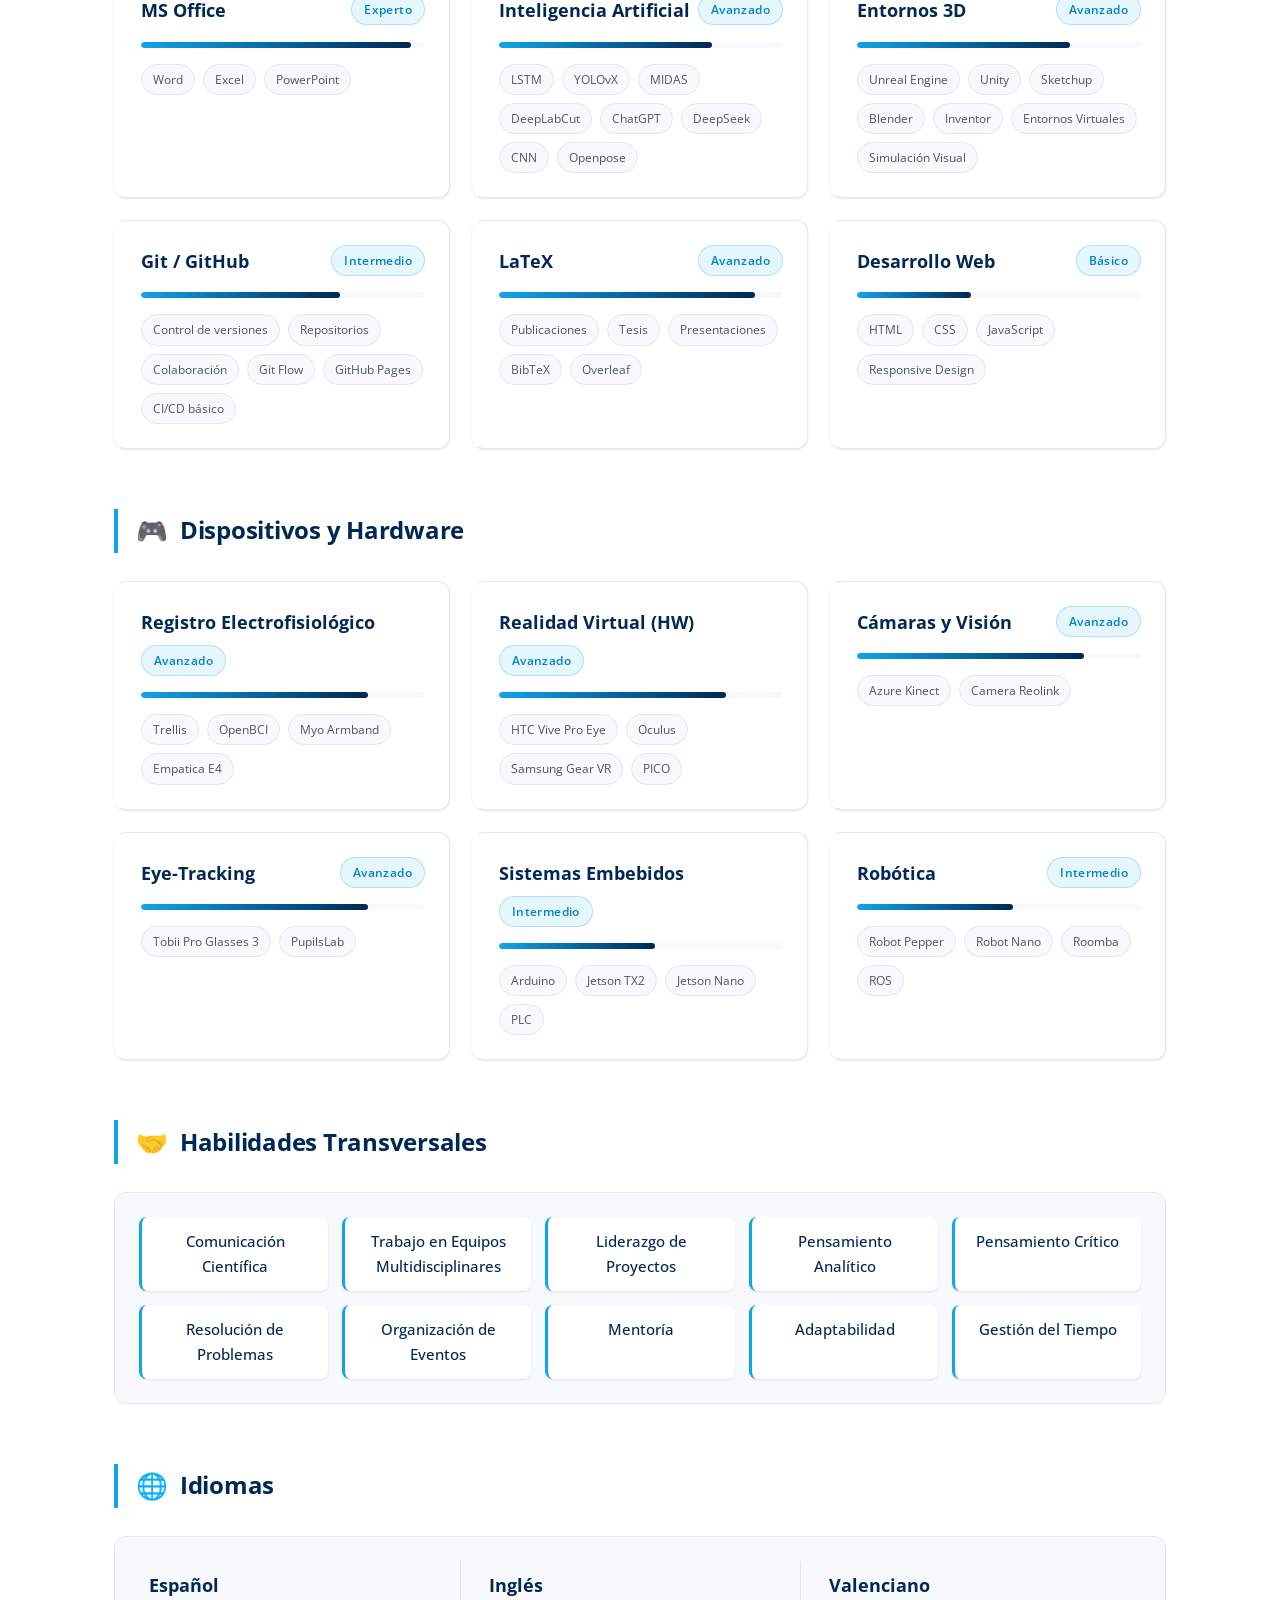
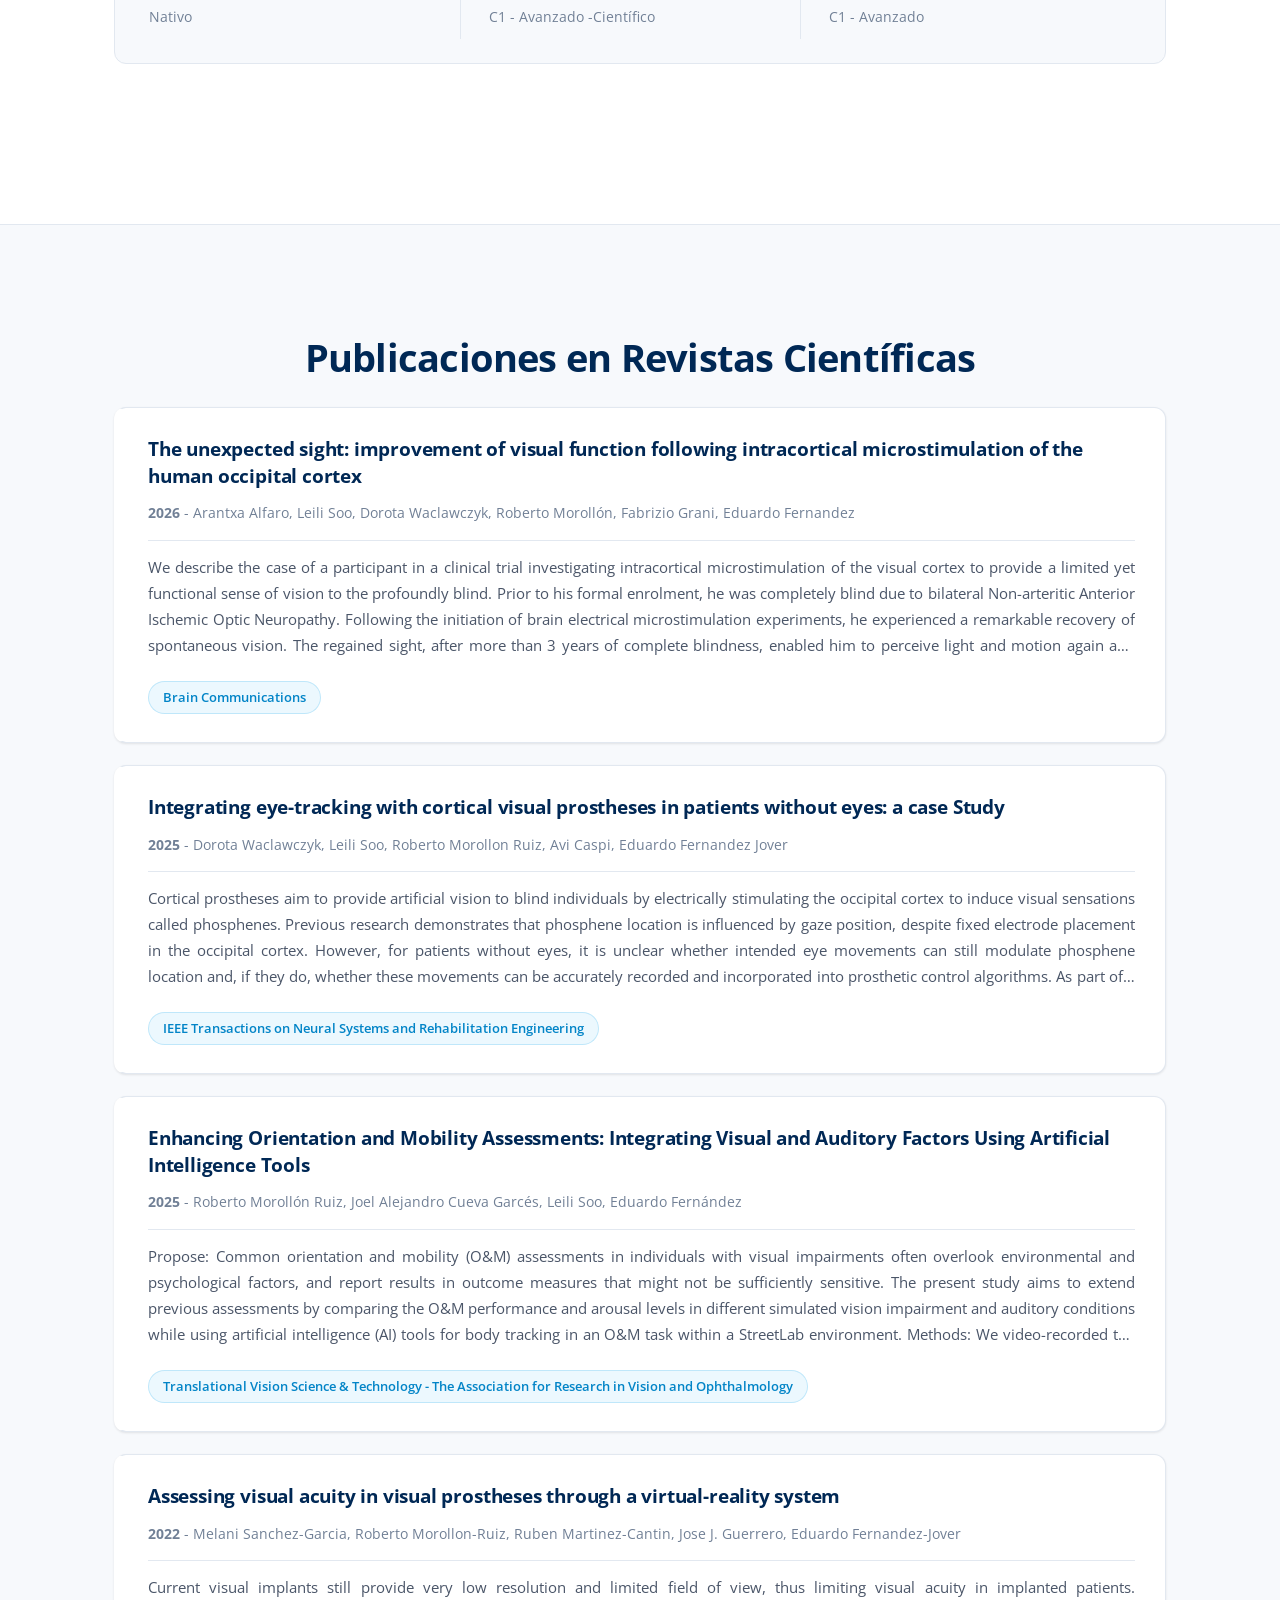
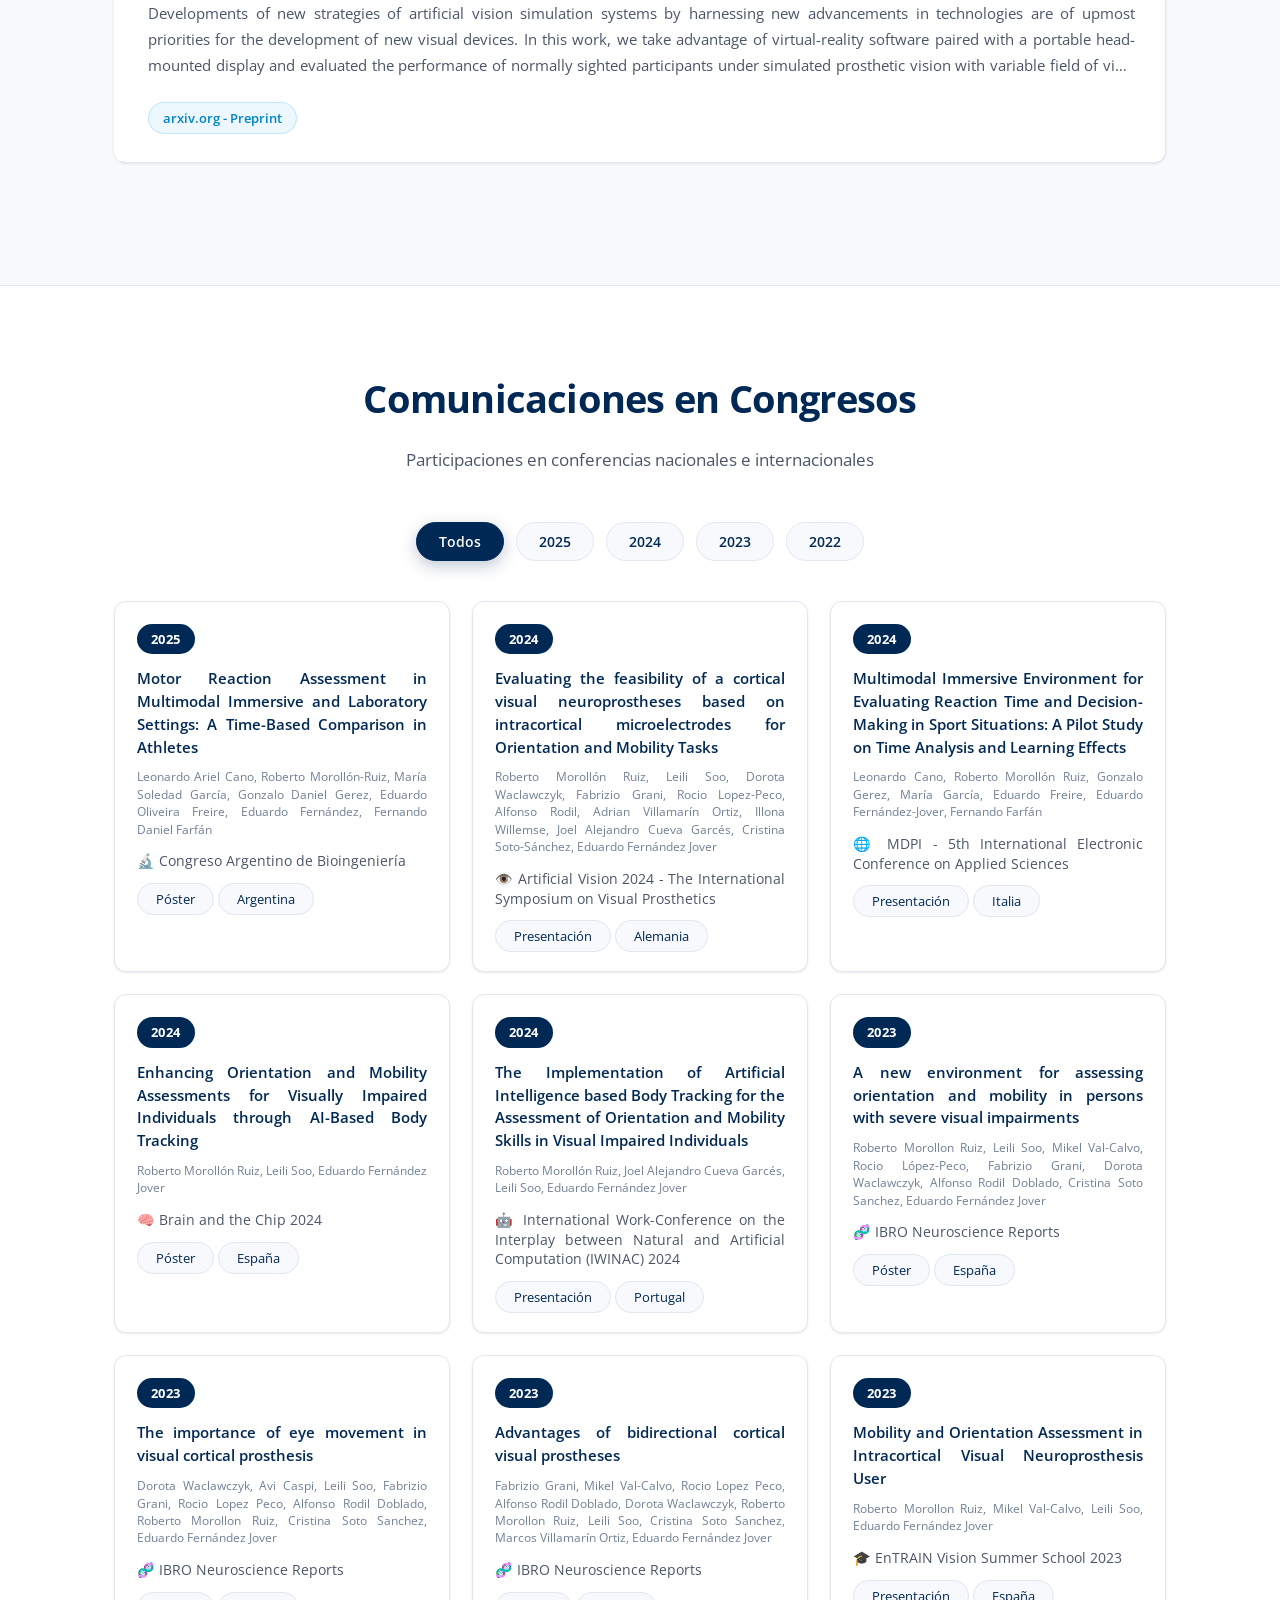
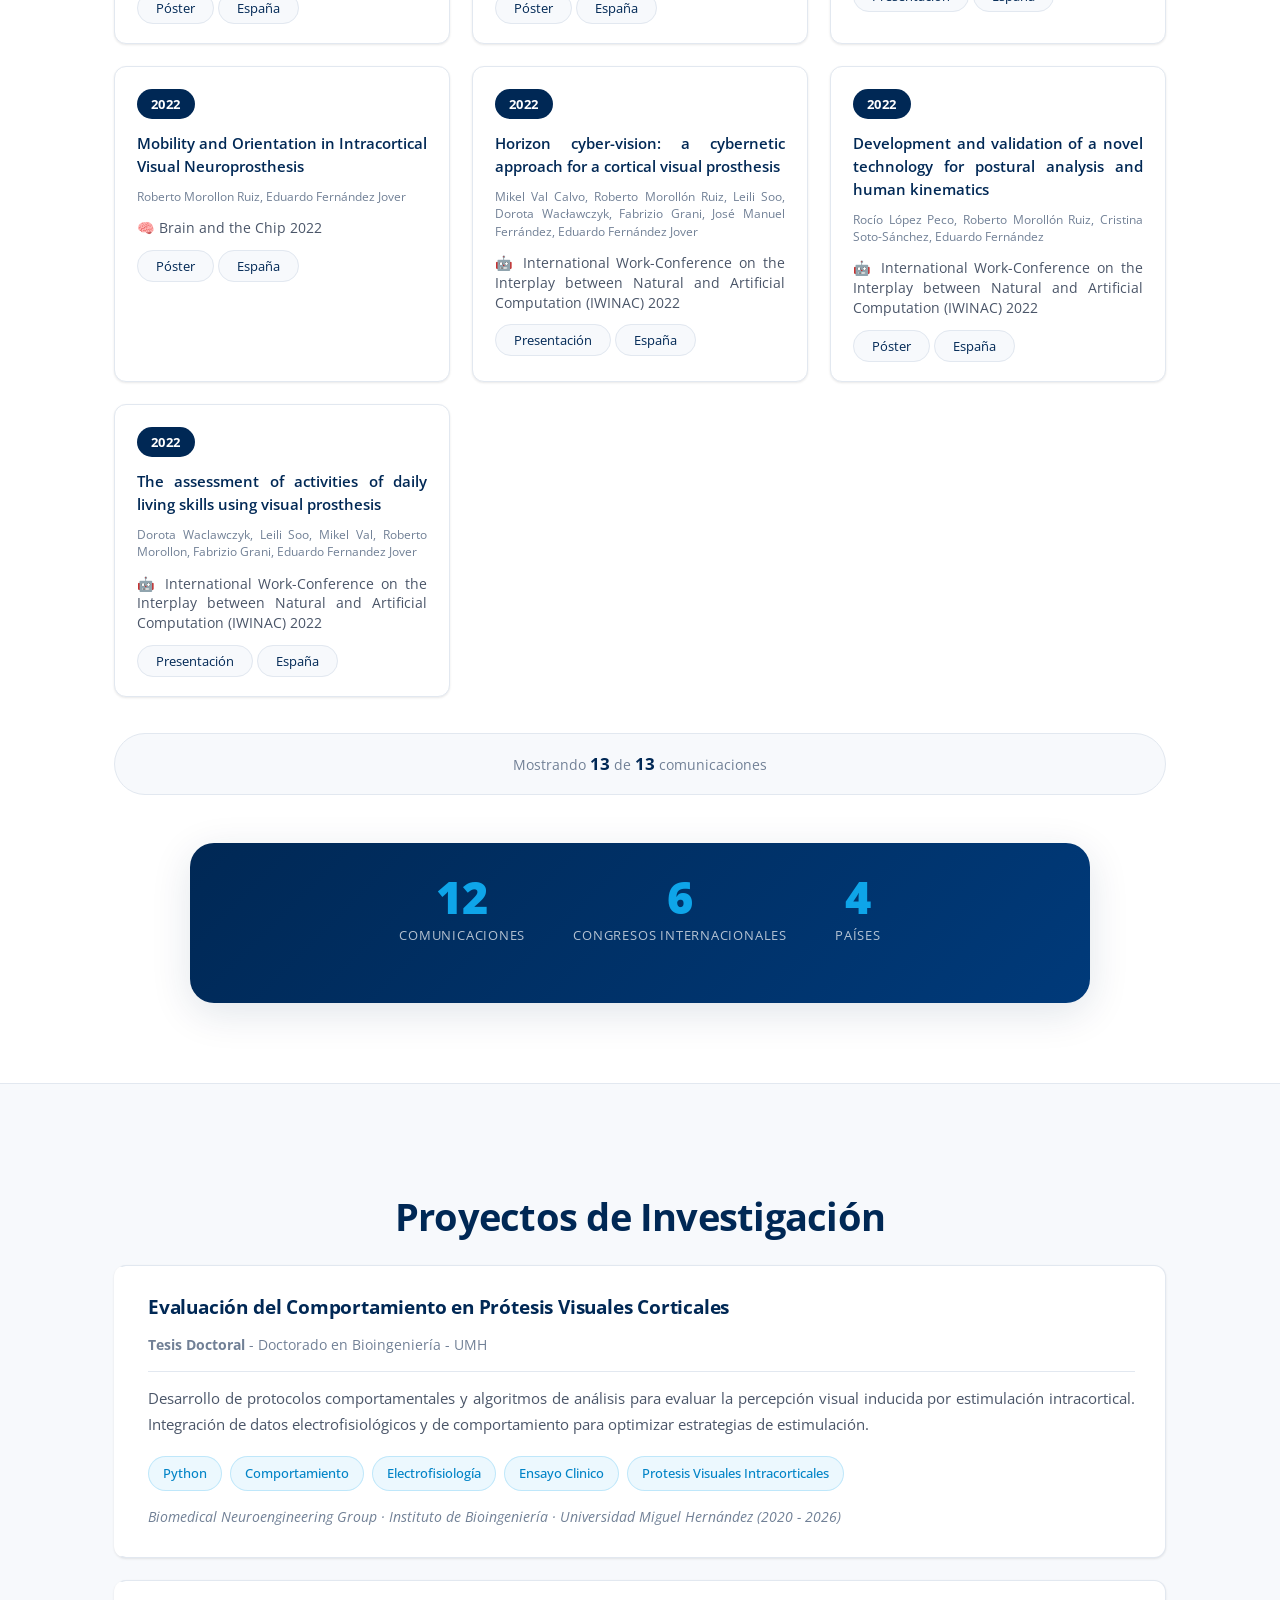
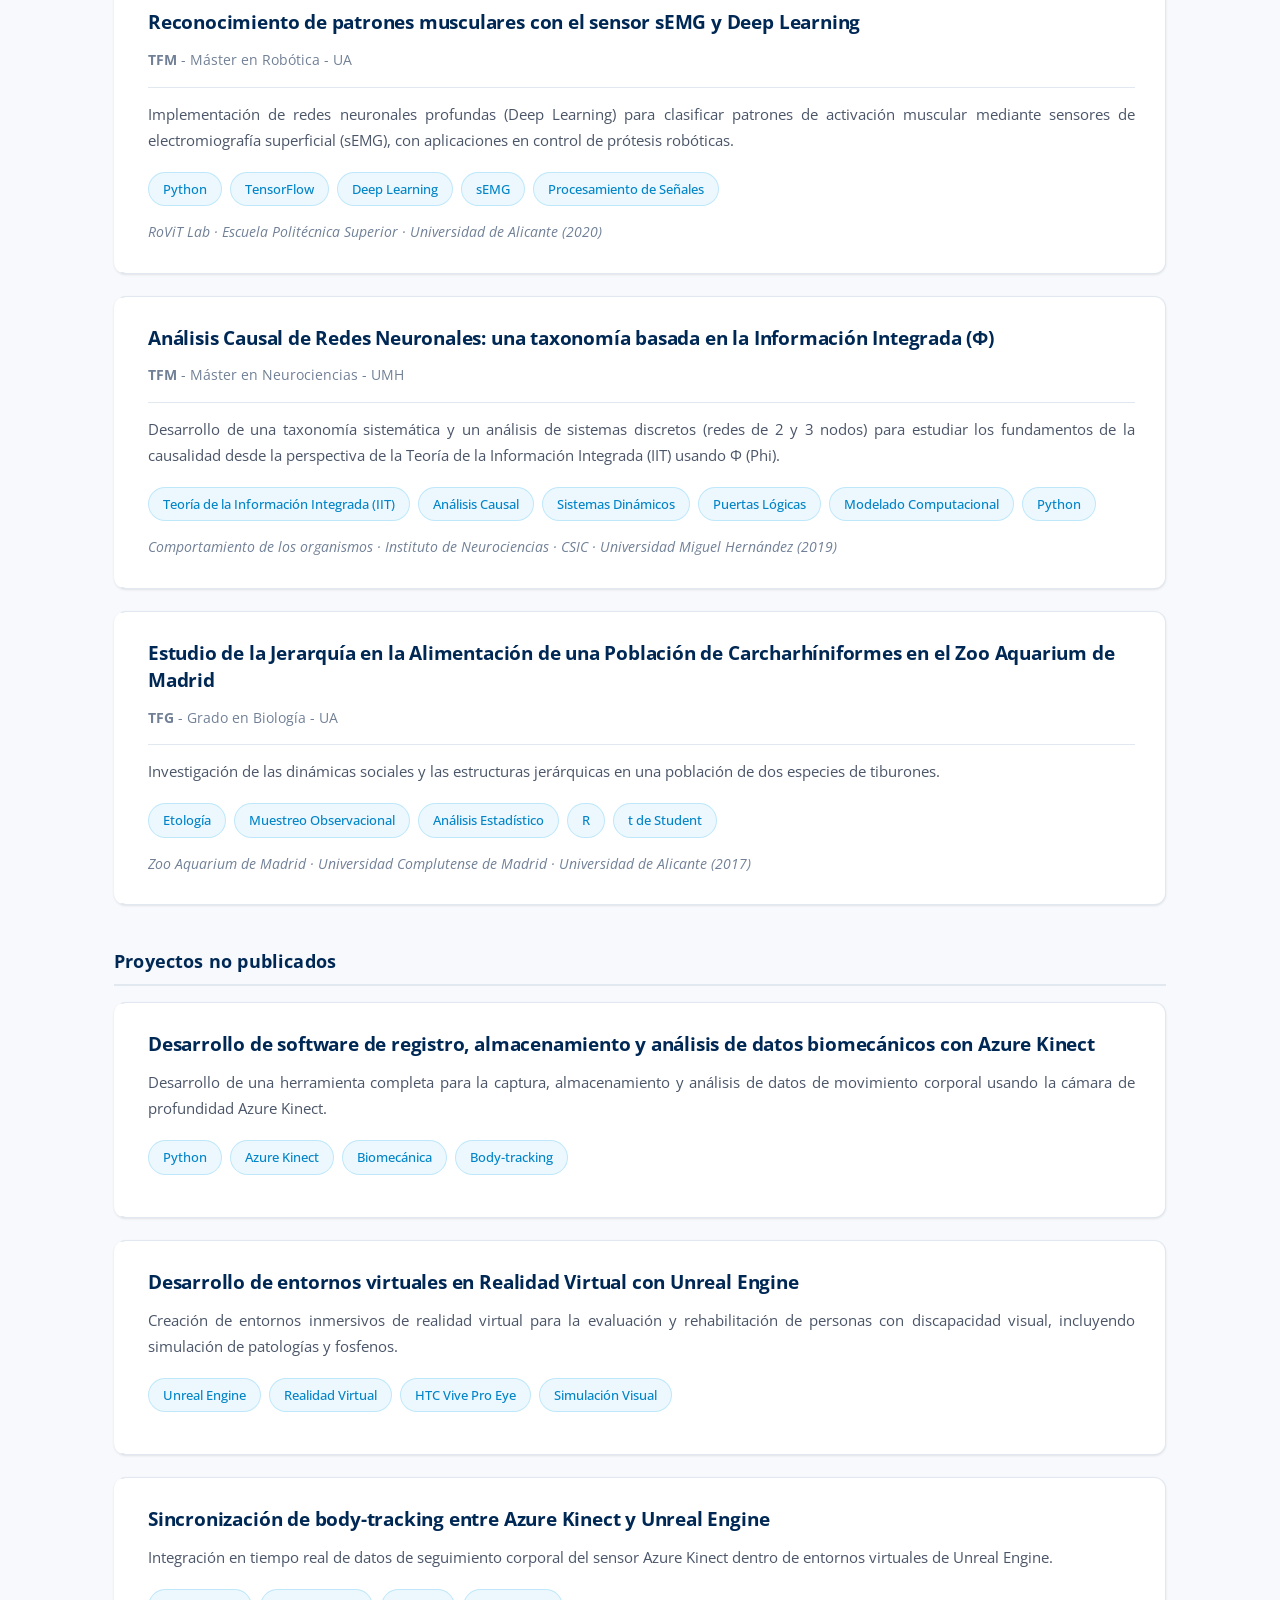
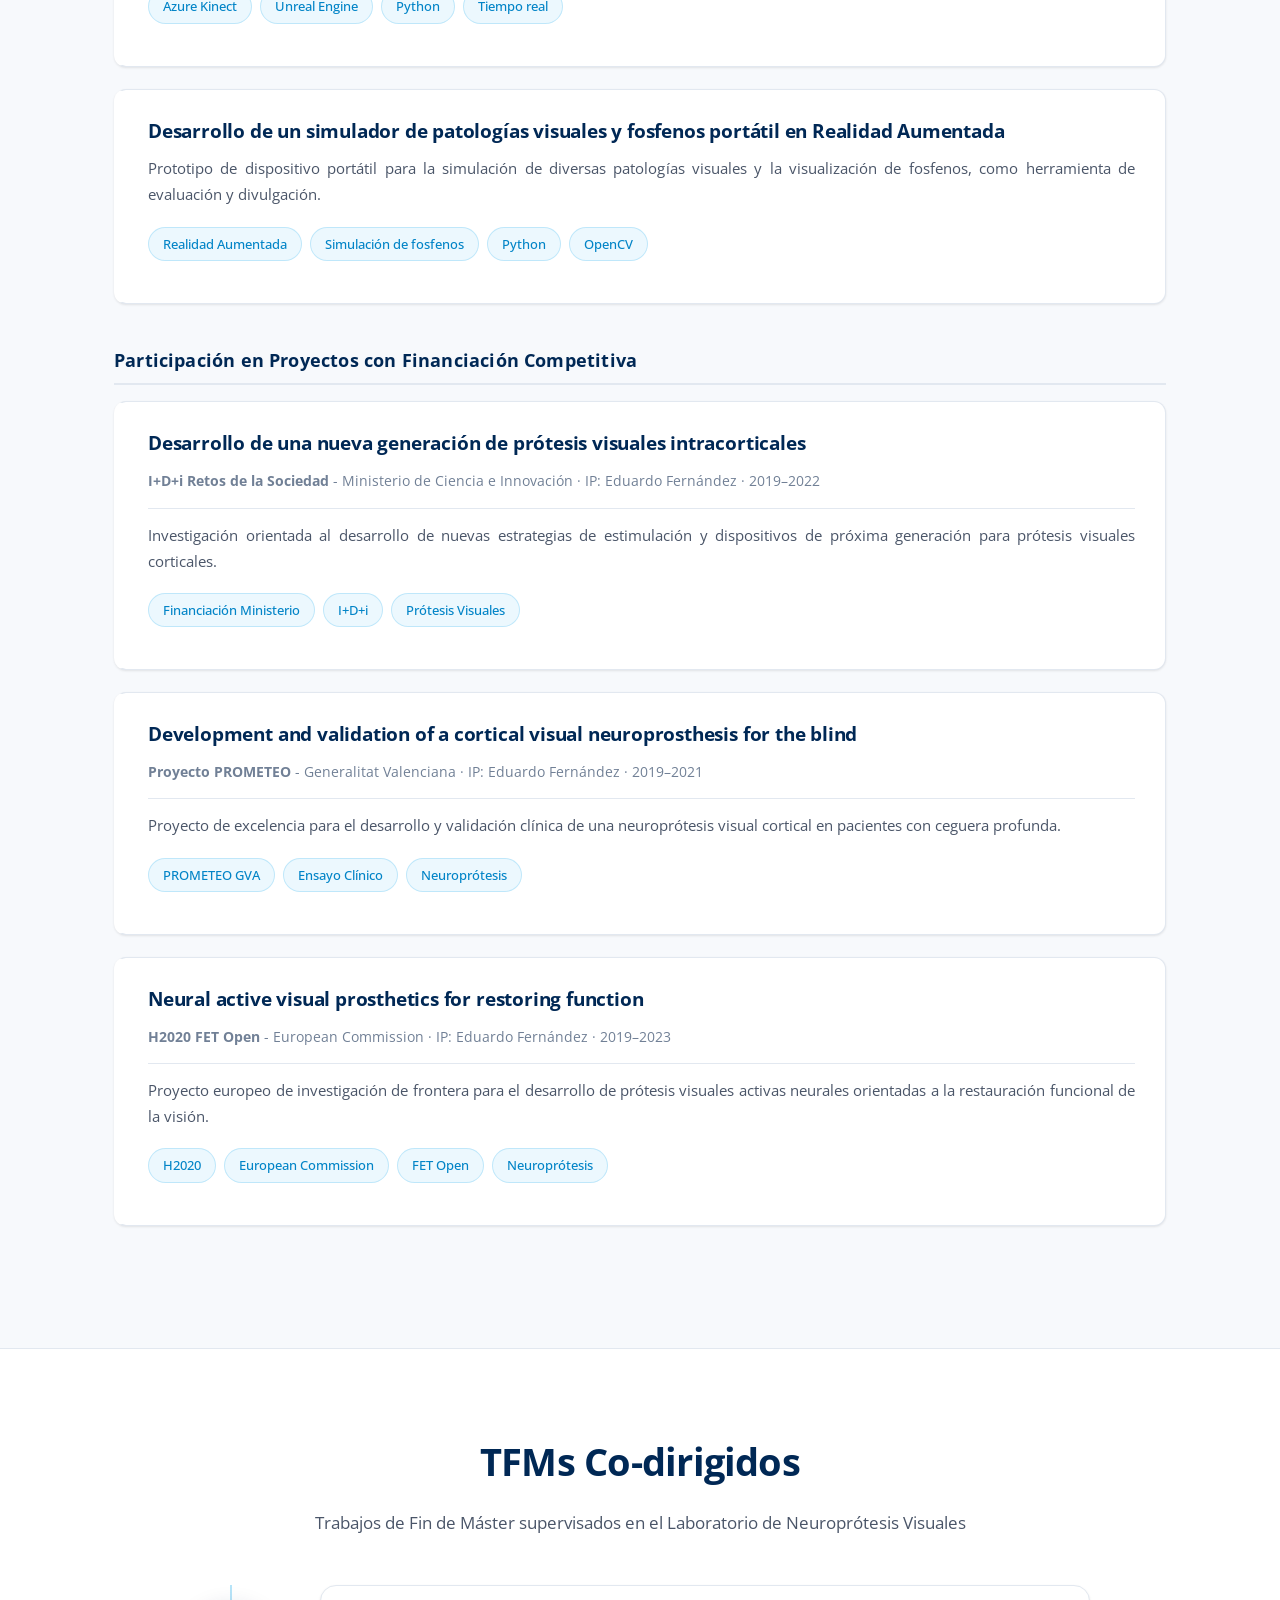
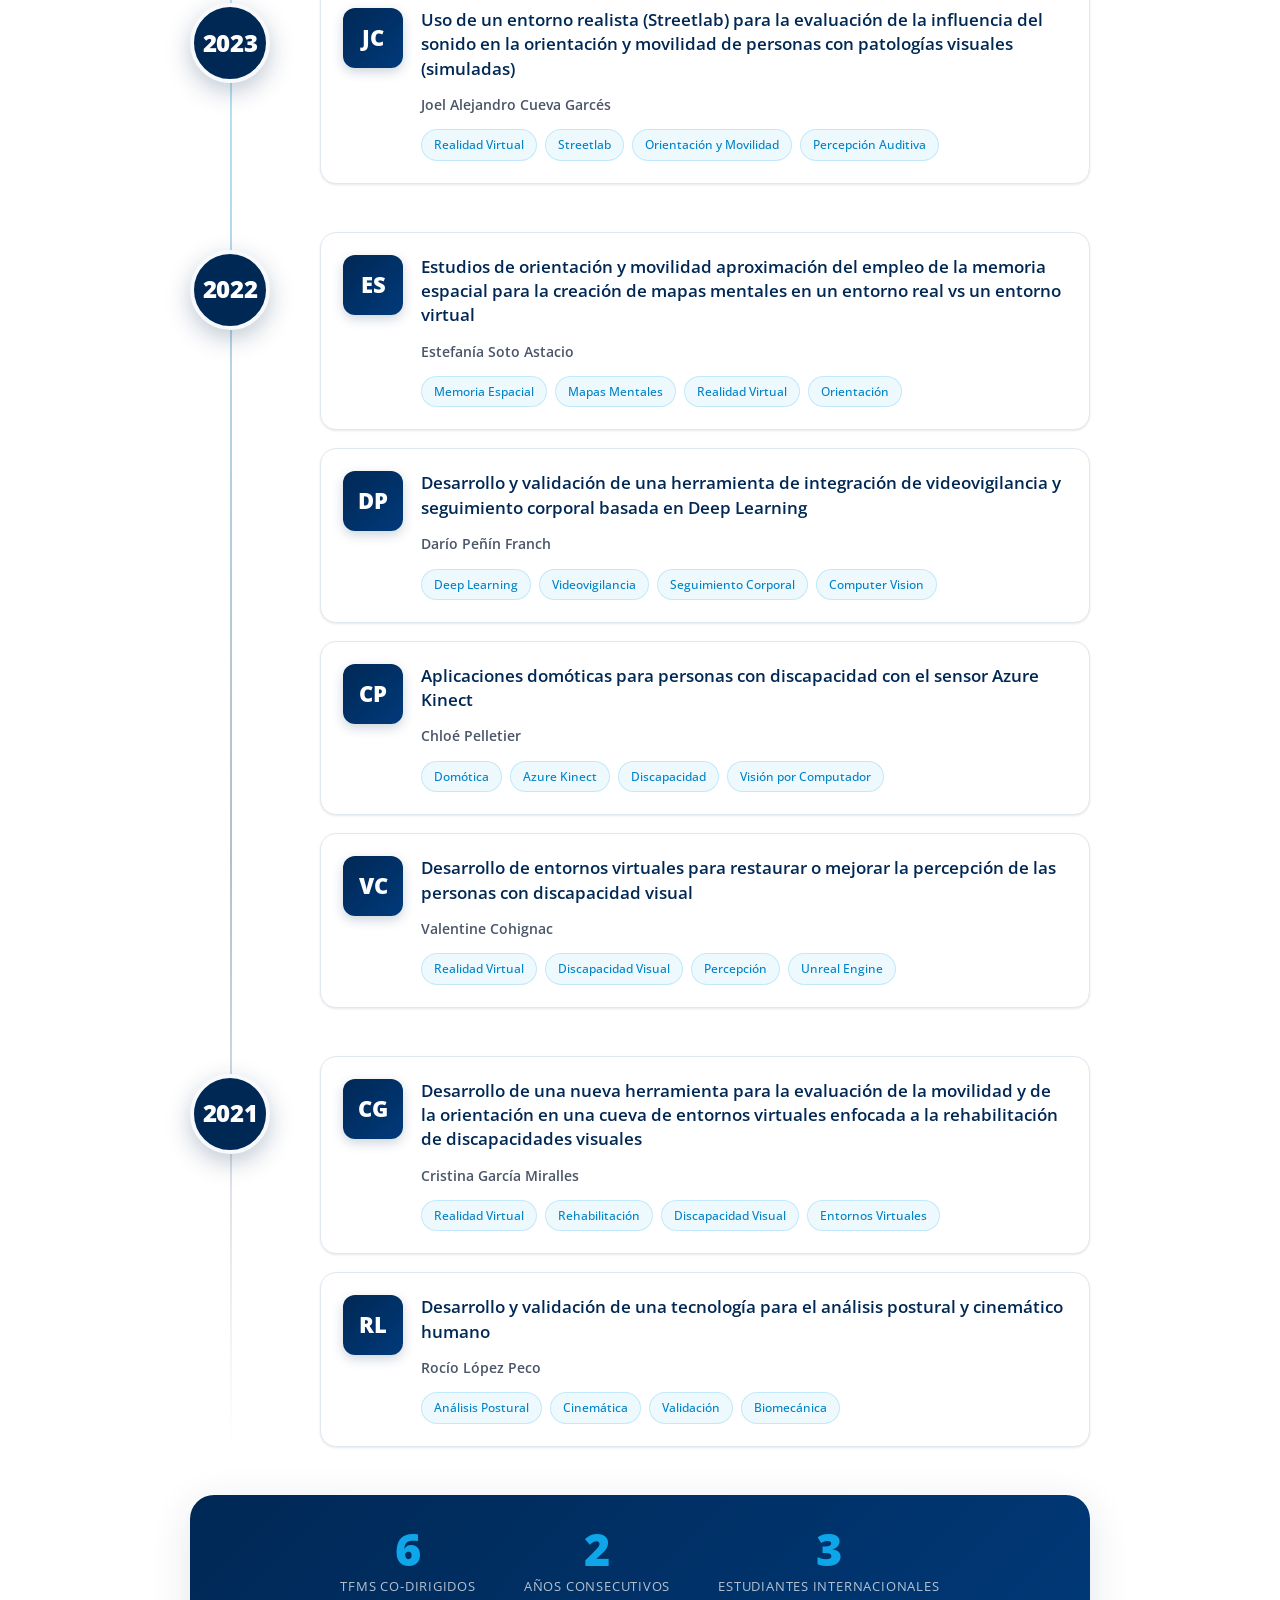
==== commit 8b35b6ef: "update citations (29) and h-index (3) from Google Scholar Co-Authored-By: Claude Sonnet 4.6 <noreply" ====
--- a/index.html
+++ b/index.html
@@ -141,13 +141,12 @@
                             <span class="about-stat-number">7</span>
                             <span class="about-stat-label">TFMs dirigidos</span>
                         </div>
-                        <!-- Actualiza estos valores con tu h-index y citaciones reales (Google Scholar) -->
                         <div class="about-stat">
-                            <span class="about-stat-number">—</span>
+                            <span class="about-stat-number">29</span>
                             <span class="about-stat-label">Citaciones</span>
                         </div>
                         <div class="about-stat">
-                            <span class="about-stat-number">—</span>
+                            <span class="about-stat-number">3</span>
                             <span class="about-stat-label">h-index</span>
                         </div>
                     </div>
